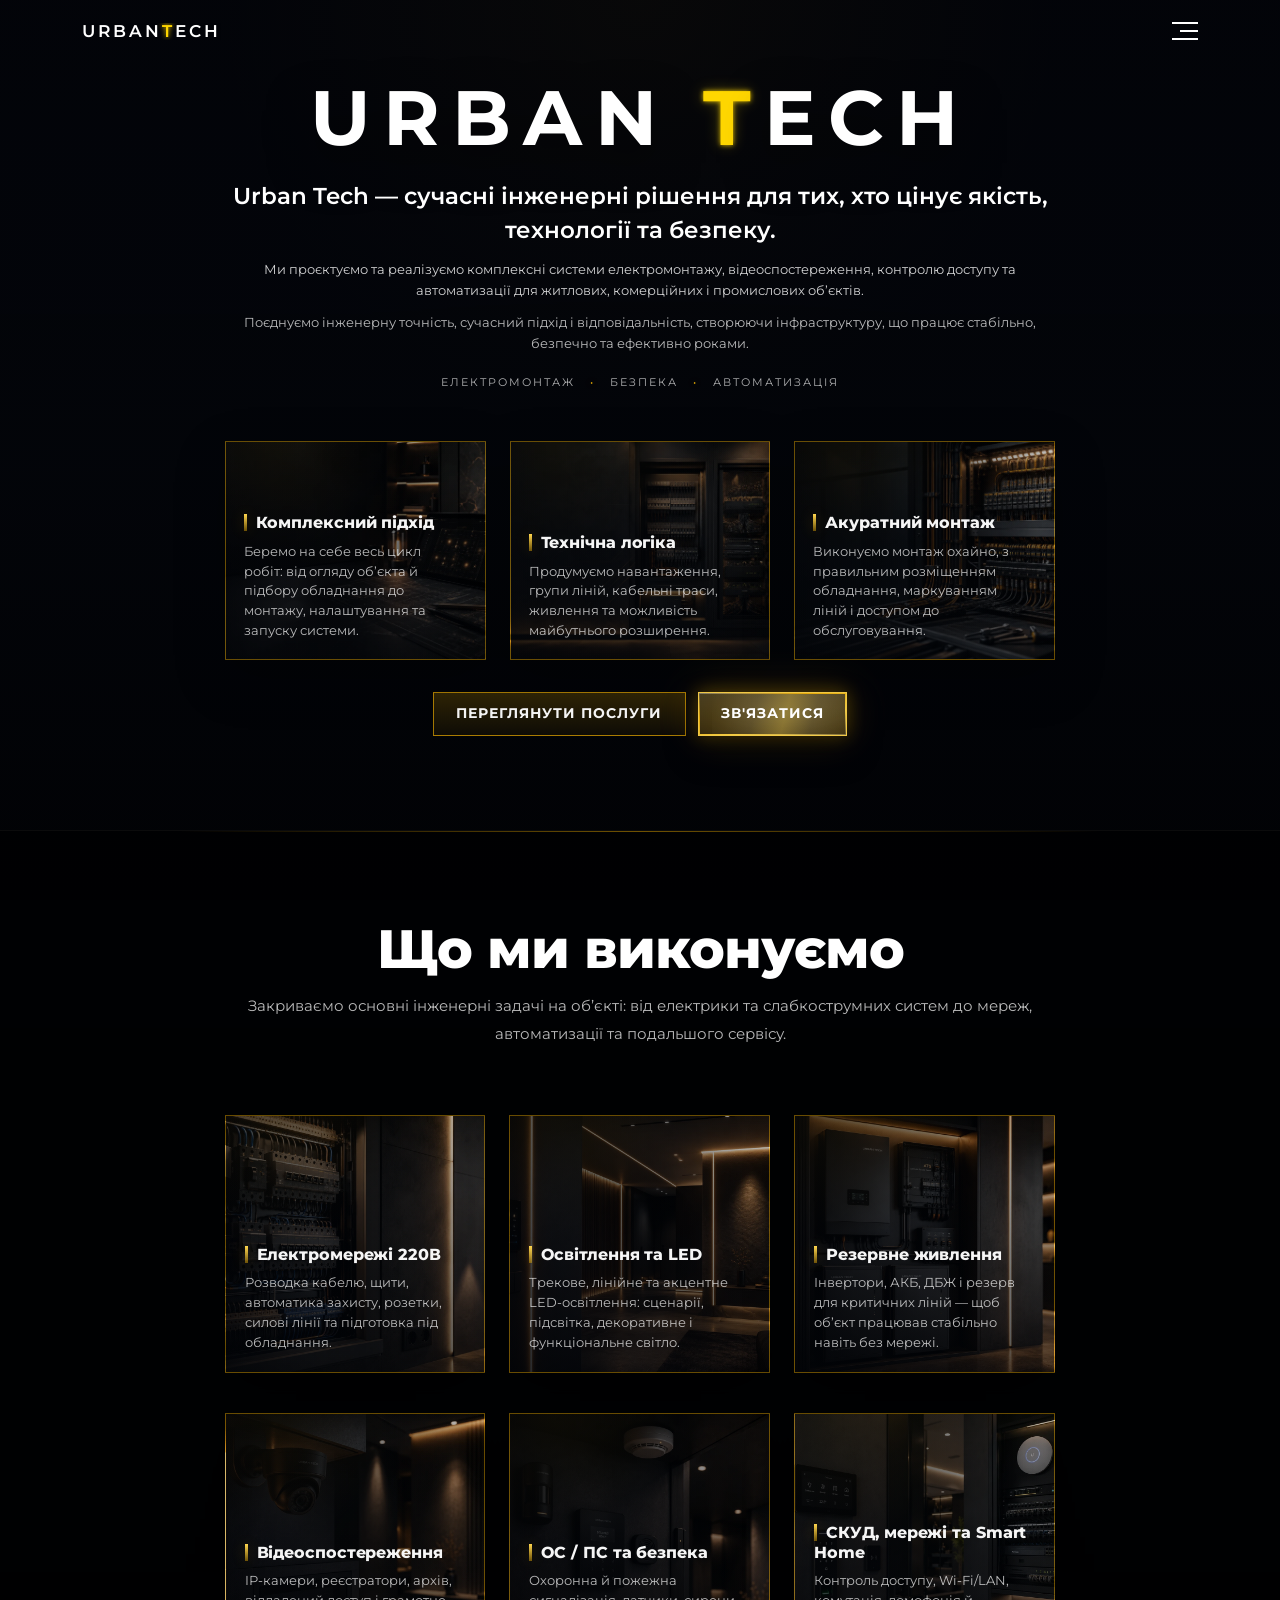
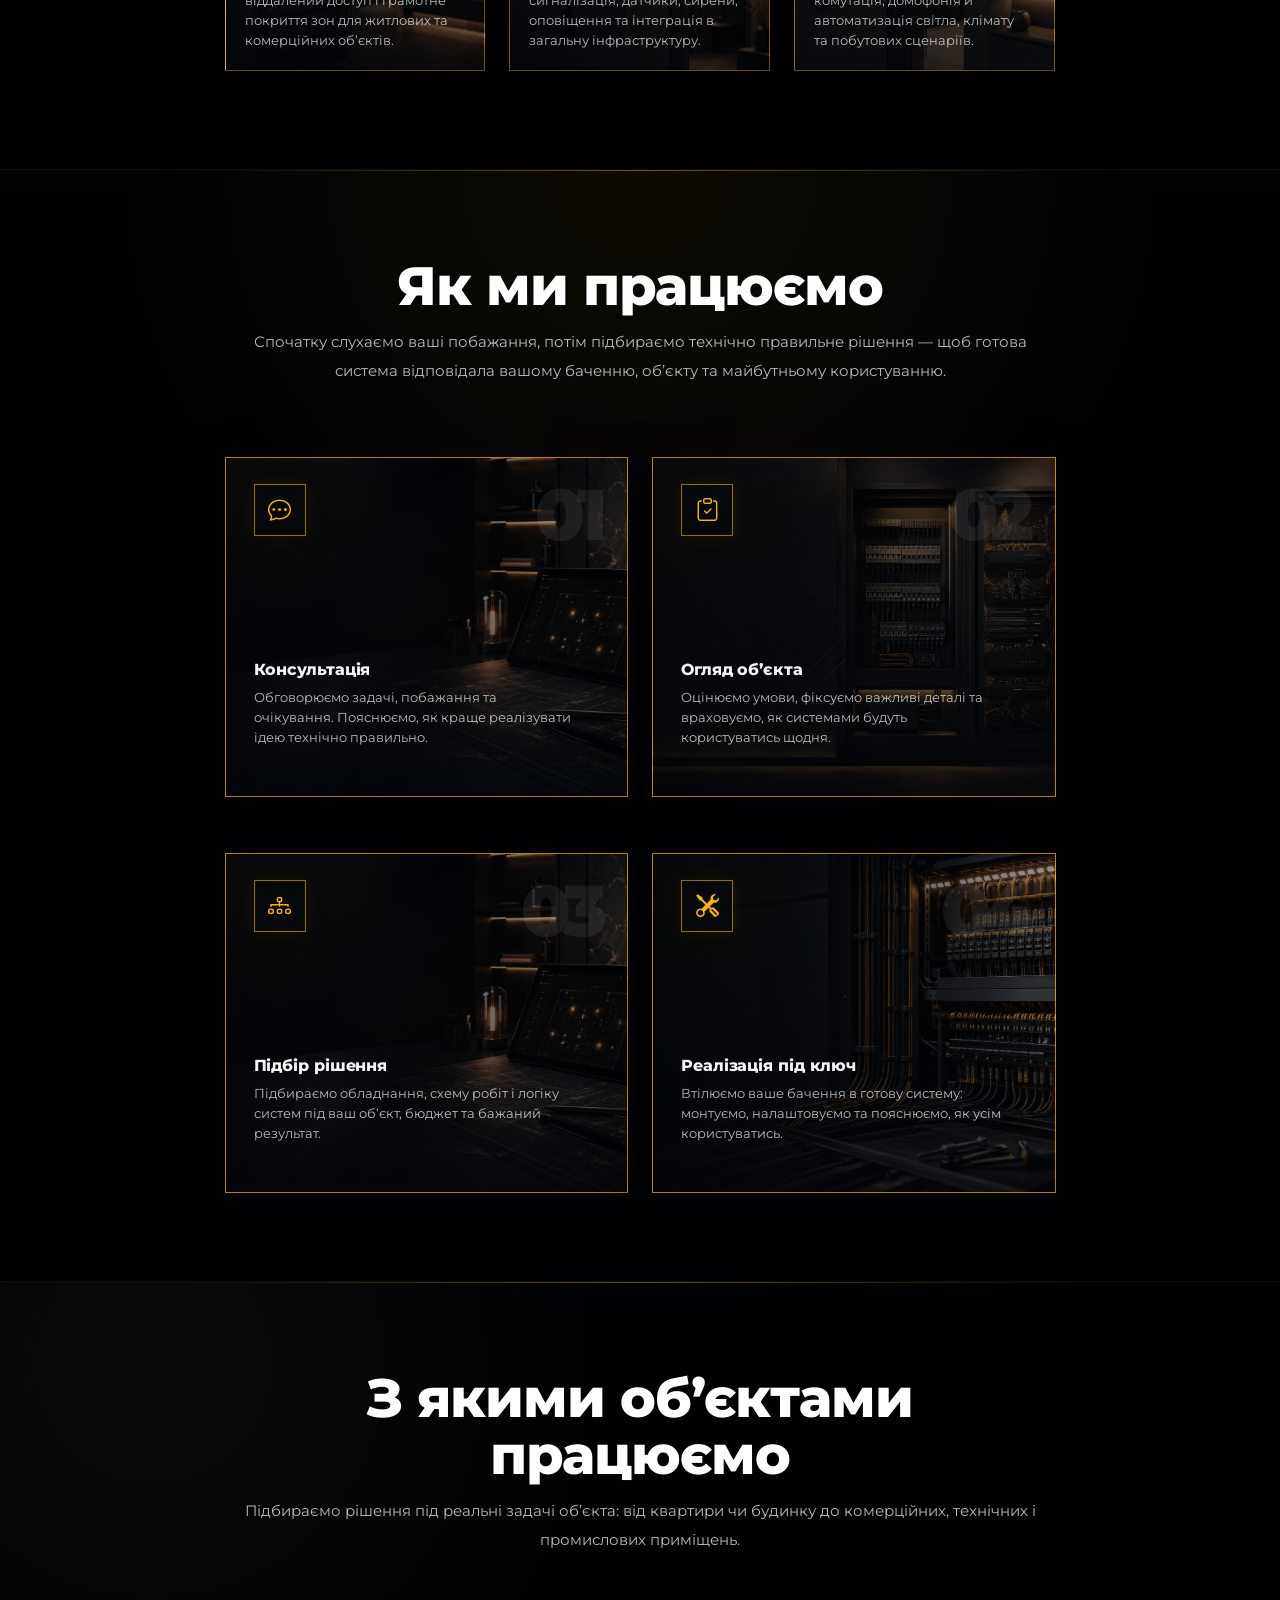
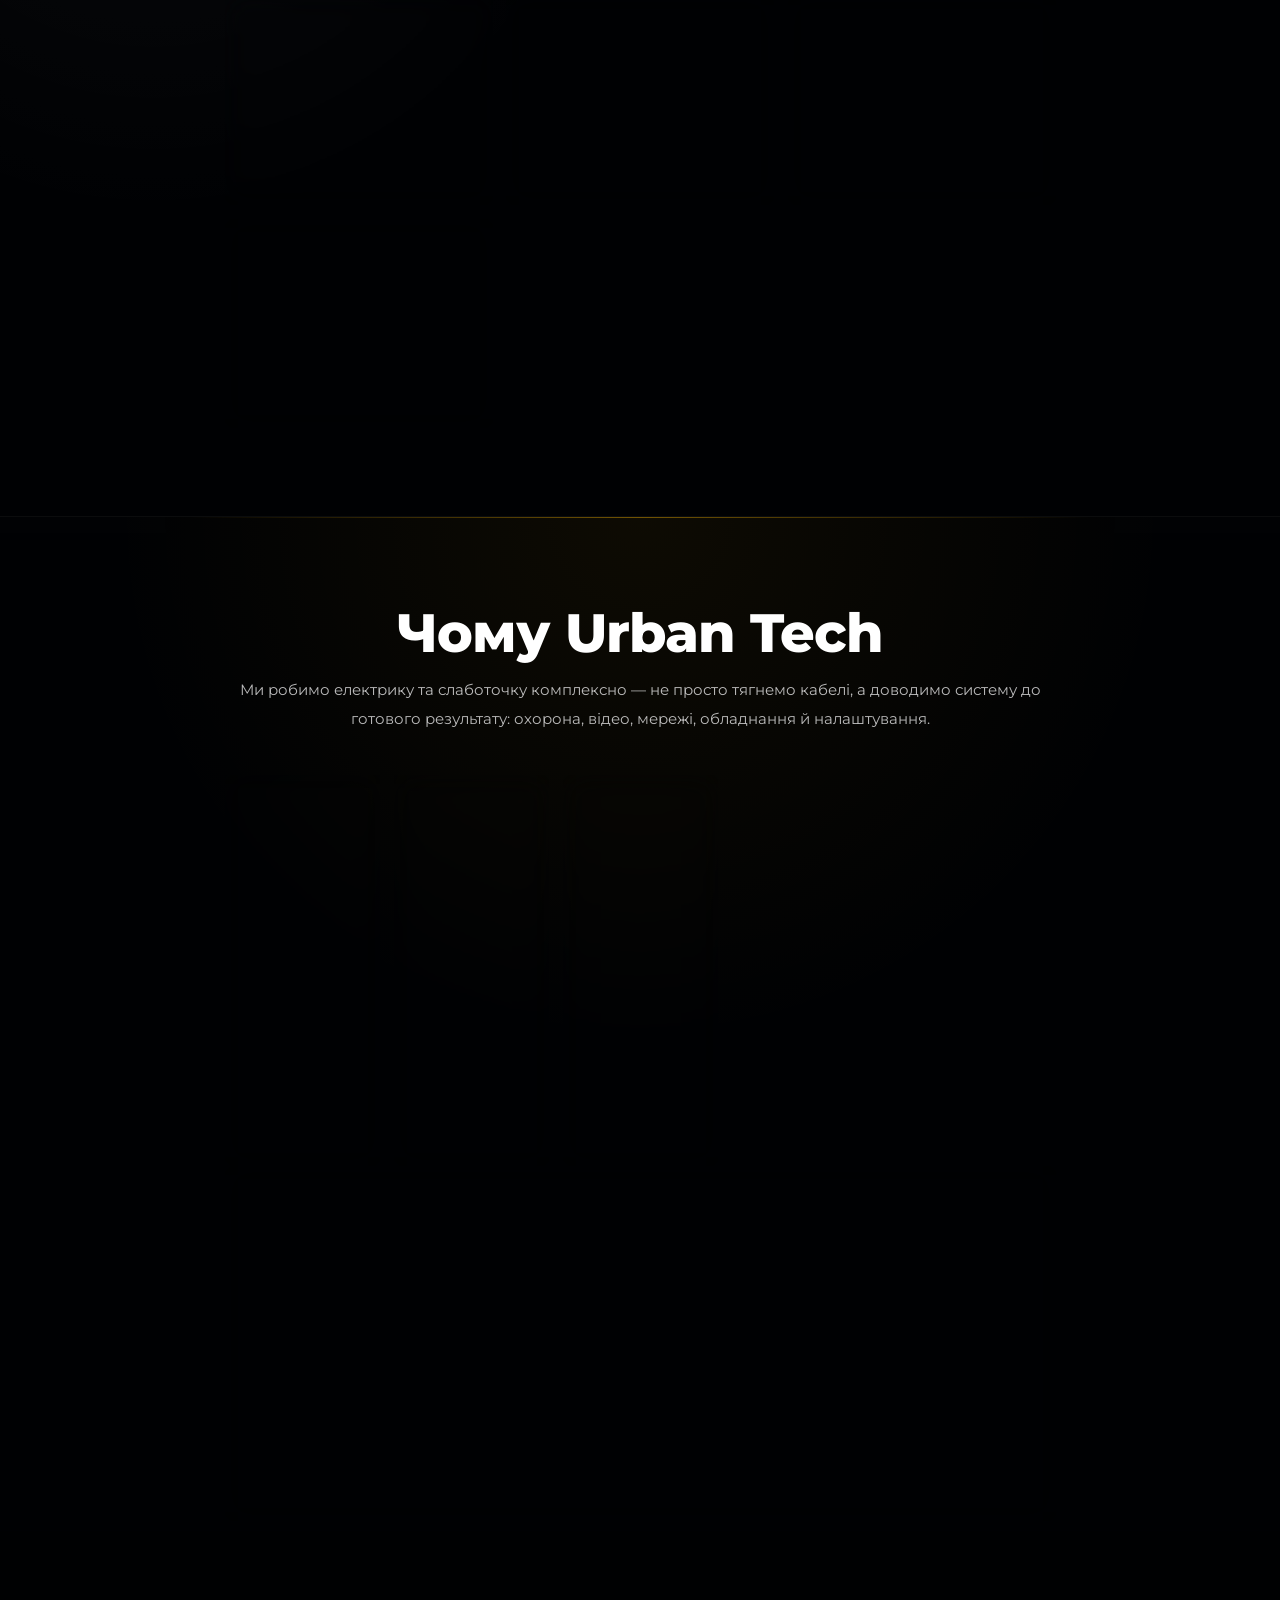
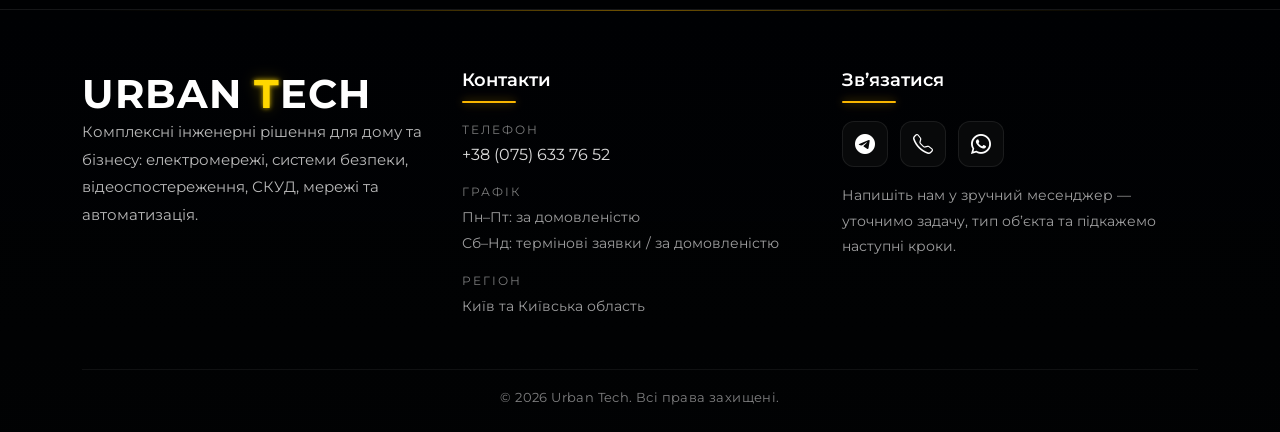
==== index.html @ abc48607 "Use reusable step cards on home process section" ====
<!doctype html>
<html lang="uk">

<head>
  <title>Urban Tech - Комплексні інженерні рішення</title>
  <meta charset="utf-8">
  <meta name="viewport" content="width=device-width, initial-scale=1, shrink-to-fit=no">
  <meta name="description" content="Urban Tech — електромонтаж, системи безпеки, відеоспостереження, СКУД, мережі та автоматизація для дому й бізнесу в Києві.">

  <link rel="preconnect" href="https://fonts.googleapis.com">
  <link rel="preconnect" href="https://fonts.gstatic.com" crossorigin>
  <link href="https://fonts.googleapis.com/css2?family=Montserrat:ital,wght@0,100..900;1,100..900&display=swap" rel="stylesheet">
  <link rel="stylesheet" href="https://stackpath.bootstrapcdn.com/font-awesome/4.7.0/css/font-awesome.min.css">
  <link href="https://cdn.jsdelivr.net/npm/bootstrap@5.3.8/dist/css/bootstrap.min.css" rel="stylesheet"
    integrity="sha384-sRIl4kxILFvY47J16cr9ZwB07vP4J8+LH7qKQnuqkuIAvNWLzeN8tE5YBujZqJLB" crossorigin="anonymous">
  <link rel="stylesheet" href="https://cdn.jsdelivr.net/npm/bootstrap-icons@1.11.3/font/bootstrap-icons.min.css">
  <link rel="stylesheet" href="css/style.css">
  <link rel="stylesheet" href="css/home-static.css">
  <link rel="stylesheet" href="css/home-work-grid.css">
</head>

<body class="hero-wrap">
  <!-- Preloader -->
  <div id="preloader">
    <a href="index.html" class="logo-text">URBAN <span class="highlight">T</span>ECH</a>
    <div class="loader"></div>

    <div class="preloader-text">
      Завантаження...
    </div>

    <div class="preloader-subtext">
      Дякуємо за очікування та довіру до нашого сервісу
    </div>
  </div>

  <nav id="ut-main-nav" role="navigation">
    <a href="#" class="js-ut-nav-toggle ut-nav-toggle active" aria-label="Закрити меню"><i></i></a>
    <div class="js-fullheight ut-table">
      <div class="ut-table-cell js-fullheight">
        <div class="row no-gutters">
          <div class="col-md-12 text-center">
            <a href="index.html" class="logo-text">URBAN <span class="highlight">T</span>ECH</a>
            <ul>
              <li class="active"><a href="index.html" aria-current="page"><span>Головна</span></a></li>
              <li><a href="services.html"><span>Послуги</span></a></li>
              <li><a href="porady-zamovnyku.html"><span>Поради</span></a></li>
              <li><a href="faq.html"><span>FAQ</span></a></li>
              <li><a href="contacts.html"><span>Контакти</span></a></li>
            </ul>
            <div class="ut-menu-contacts">
              <a class="ut-menu-phone" href="tel:+380756337652">
                <i class="bi bi-telephone"></i>
                <span>+38 (075) 633 76 52</span>
              </a>
              <div class="ut-menu-socials" aria-label="Месенджери">
                <a href="https://t.me/" aria-label="Telegram"><i class="bi bi-telegram"></i><span>Telegram</span></a>
                <span class="ut-menu-dot" aria-hidden="true"></span>
                <a href="viber://chat?number=%2B380756337652" aria-label="Viber"><i class="bi bi-telephone"></i><span>Viber</span></a>
                <span class="ut-menu-dot" aria-hidden="true"></span>
                <a href="https://wa.me/380756337652" aria-label="WhatsApp"><i class="bi bi-whatsapp"></i><span>WhatsApp</span></a>
              </div>
            </div>
          </div>
        </div>
      </div>
    </div>
  </nav>

  <header>
    <div class="container">
      <div class="ut-navbar">
        <a href="index.html" class="logo-text">URBAN <span class="highlight">T</span>ECH</a>
      </div>
      <a href="#" class="js-ut-nav-toggle ut-nav-toggle" aria-label="Відкрити меню"><i></i></a>
    </div>
  </header>

  <!-- MAIN -->
  <main>
    <section class="home-hero-section">
      <div class="container">
        <div class="row justify-content-center" data-scrollax-parent="true">
          <div class="col-12 col-lg-10 col-xl-9 text-center hero-info-wrap">

            <h1 class="hero-main-title"><span class="brand-logo-text brand-logo-text--hero">URBAN <span class="highlight">T</span>ECH</span></h1>

            <p class="hero-subtitle">
              Urban Tech — сучасні інженерні рішення для тих, хто цінує якість, технології та безпеку.
            </p>

            <p class="hero-description">
              Ми проєктуємо та реалізуємо комплексні системи електромонтажу, відеоспостереження,
              контролю доступу та автоматизації для житлових, комерційних і промислових об’єктів.
            </p>

            <p class="hero-description hero-description-secondary">
              Поєднуємо інженерну точність, сучасний підхід і відповідальність,
              створюючи інфраструктуру, що працює стабільно, безпечно та ефективно роками.
            </p>

            <div class="hero-divider-text">
              ЕЛЕКТРОМОНТАЖ <span>•</span> БЕЗПЕКА <span>•</span> АВТОМАТИЗАЦІЯ
            </div>

            <div class="row g-4 justify-content-center ut-image-card-row" aria-label="Переваги Urban Tech">
              <div class="col-12 col-md-6 col-lg-4">
                <article class="card h-100 ut-image-card ut-image-card--hero" style="--ut-card-image: url('../assets/img/main/cards/complex-01.webp');" aria-label="Комплексний підхід">
                  <div class="card-body ut-image-card__content">
                    <h3 class="ut-image-card__title">Комплексний підхід</h3>
                    <p class="ut-image-card__text mb-0">Беремо на себе весь цикл робіт: від огляду об’єкта й підбору обладнання до монтажу, налаштування та запуску системи.</p>
                  </div>
                </article>
              </div>

              <div class="col-12 col-md-6 col-lg-4">
                <article class="card h-100 ut-image-card ut-image-card--hero" style="--ut-card-image: url('../assets/img/main/cards/logic-01.webp');" aria-label="Технічна логіка">
                  <div class="card-body ut-image-card__content">
                    <h3 class="ut-image-card__title">Технічна логіка</h3>
                    <p class="ut-image-card__text mb-0">Продумуємо навантаження, групи ліній, кабельні траси, живлення та можливість майбутнього розширення.</p>
                  </div>
                </article>
              </div>

              <div class="col-12 col-md-6 col-lg-4">
                <article class="card h-100 ut-image-card ut-image-card--hero" style="--ut-card-image: url('../assets/img/main/cards/mount-01.webp');" aria-label="Акуратний монтаж">
                  <div class="card-body ut-image-card__content">
                    <h3 class="ut-image-card__title">Акуратний монтаж</h3>
                    <p class="ut-image-card__text mb-0">Виконуємо монтаж охайно, з правильним розміщенням обладнання, маркуванням ліній і доступом до обслуговування.</p>
                  </div>
                </article>
              </div>
            </div>

            <div class="hero-actions">
              <a href="services.html" class="bttn-more bttn-more--gold">Переглянути послуги</a>
              <a href="#" class="bttn-more bttn-more--clean" data-contact-open>Зв'язатися</a>
            </div>
          </div>
        </div>
      </div>
    </section>
    
    <section class="home-work-section" id="home-services-preview">
      <div class="container">
        <div class="row justify-content-center">
          <div class="col-12 col-lg-10 col-xl-9">
            <div class="section-head text-center">
              <h2>Що ми виконуємо</h2>
              <p>
                Закриваємо основні інженерні задачі на об’єкті: від електрики та слабкострумних
                систем до мереж, автоматизації та подальшого сервісу.
              </p>
            </div>

            <div class="row g-4 home-work-card-row" aria-label="Основні послуги Urban Tech">
              <div class="col-12 col-md-6 col-lg-4">
                <article class="card h-100 ut-image-card ut-image-card--work ut-image-card--electro220" aria-label="Електромережі 220В">
                  <div class="card-body ut-image-card__content">
                    <h3 class="ut-image-card__title">Електромережі 220В</h3>
                    <p class="ut-image-card__text mb-0">Розводка кабелю, щити, автоматика захисту, розетки, силові лінії та підготовка під обладнання.</p>
                  </div>
                </article>
              </div>

              <div class="col-12 col-md-6 col-lg-4">
                <article class="card h-100 ut-image-card ut-image-card--work ut-image-card--lighting-led" aria-label="Освітлення та LED">
                  <div class="card-body ut-image-card__content">
                    <h3 class="ut-image-card__title">Освітлення та LED</h3>
                    <p class="ut-image-card__text mb-0">Трекове, лінійне та акцентне LED-освітлення: сценарії, підсвітка, декоративне і функціональне світло.</p>
                  </div>
                </article>
              </div>

              <div class="col-12 col-md-6 col-lg-4">
                <article class="card h-100 ut-image-card ut-image-card--work ut-image-card--backup-power" aria-label="Резервне живлення">
                  <div class="card-body ut-image-card__content">
                    <h3 class="ut-image-card__title">Резервне живлення</h3>
                    <p class="ut-image-card__text mb-0">Інвертори, АКБ, ДБЖ і резерв для критичних ліній — щоб об’єкт працював стабільно навіть без мережі.</p>
                  </div>
                </article>
              </div>

              <div class="col-12 col-md-6 col-lg-4">
                <article class="card h-100 ut-image-card ut-image-card--work ut-image-card--video-surveillance" aria-label="Відеоспостереження">
                  <div class="card-body ut-image-card__content">
                    <h3 class="ut-image-card__title">Відеоспостереження</h3>
                    <p class="ut-image-card__text mb-0">IP-камери, реєстратори, архів, віддалений доступ і грамотне покриття зон для житлових та комерційних об’єктів.</p>
                  </div>
                </article>
              </div>

              <div class="col-12 col-md-6 col-lg-4">
                <article class="card h-100 ut-image-card ut-image-card--work ut-image-card--ops-ps-security" aria-label="ОС / ПС та безпека">
                  <div class="card-body ut-image-card__content">
                    <h3 class="ut-image-card__title">ОС / ПС та безпека</h3>
                    <p class="ut-image-card__text mb-0">Охоронна й пожежна сигналізація, датчики, сирени, оповіщення та інтеграція в загальну інфраструктуру.</p>
                  </div>
                </article>
              </div>

              <div class="col-12 col-md-6 col-lg-4">
                <article class="card h-100 ut-image-card ut-image-card--work ut-image-card--scud-network-smart" aria-label="СКУД, мережі та Smart Home">
                  <div class="card-body ut-image-card__content">
                    <h3 class="ut-image-card__title">СКУД, мережі та Smart Home</h3>
                    <p class="ut-image-card__text mb-0">Контроль доступу, Wi‑Fi/LAN, комутація, домофонія й автоматизація світла, клімату та побутових сценаріїв.</p>
                  </div>
                </article>
              </div>
            </div>
          </div>
        </div>
      </div>
    </section>

    <section class="home-process-section ut-home-extra-section" id="work-process">
      <div class="container">
        <div class="row justify-content-center">
          <div class="col-12 col-lg-10 col-xl-9">
            <div class="section-head text-center">
              <h2>Як ми працюємо</h2>
              <p>
                Спочатку слухаємо ваші побажання, потім підбираємо технічно правильне рішення —
                щоб готова система відповідала вашому баченню, об’єкту та майбутньому користуванню.
              </p>
            </div>

            <div class="row g-4 ut-step-card-row" aria-label="Етапи роботи Urban Tech">
              <div class="col-12 col-md-6">
                <article class="card h-100 ut-step-card" aria-label="Консультація">
                  <div class="card-body ut-step-card__body">
                    <div class="ut-step-card__top">
                      <div class="ut-step-card__icon"><i class="bi bi-chat-dots"></i></div>
                      <span class="ut-step-card__number">01</span>
                    </div>
                    <h3 class="ut-step-card__title">Консультація</h3>
                    <p class="ut-step-card__text mb-0">Обговорюємо задачі, побажання та очікування. Пояснюємо, як краще реалізувати ідею технічно правильно.</p>
                  </div>
                </article>
              </div>

              <div class="col-12 col-md-6">
                <article class="card h-100 ut-step-card" aria-label="Огляд об’єкта">
                  <div class="card-body ut-step-card__body">
                    <div class="ut-step-card__top">
                      <div class="ut-step-card__icon"><i class="bi bi-clipboard-check"></i></div>
                      <span class="ut-step-card__number">02</span>
                    </div>
                    <h3 class="ut-step-card__title">Огляд об’єкта</h3>
                    <p class="ut-step-card__text mb-0">Оцінюємо умови, фіксуємо важливі деталі та враховуємо, як системами будуть користуватись щодня.</p>
                  </div>
                </article>
              </div>

              <div class="col-12 col-md-6">
                <article class="card h-100 ut-step-card" aria-label="Підбір рішення">
                  <div class="card-body ut-step-card__body">
                    <div class="ut-step-card__top">
                      <div class="ut-step-card__icon"><i class="bi bi-diagram-3"></i></div>
                      <span class="ut-step-card__number">03</span>
                    </div>
                    <h3 class="ut-step-card__title">Підбір рішення</h3>
                    <p class="ut-step-card__text mb-0">Підбираємо обладнання, схему робіт і логіку систем під ваш об’єкт, бюджет та бажаний результат.</p>
                  </div>
                </article>
              </div>

              <div class="col-12 col-md-6">
                <article class="card h-100 ut-step-card" aria-label="Реалізація під ключ">
                  <div class="card-body ut-step-card__body">
                    <div class="ut-step-card__top">
                      <div class="ut-step-card__icon"><i class="bi bi-tools"></i></div>
                      <span class="ut-step-card__number">04</span>
                    </div>
                    <h3 class="ut-step-card__title">Реалізація під ключ</h3>
                    <p class="ut-step-card__text mb-0">Втілюємо ваше бачення в готову систему: монтуємо, налаштовуємо та пояснюємо, як усім користуватись.</p>
                  </div>
                </article>
              </div>
            </div>
          </div>
        </div>
      </div>
    </section>

    <section class="home-objects-section ut-home-extra-section" id="objects">
      <div class="container">
        <div class="row justify-content-center">
          <div class="col-12 col-lg-10 col-xl-9">
            <div class="section-head text-center">
              <h2>З якими об’єктами працюємо</h2>
              <p>
                Підбираємо рішення під реальні задачі об’єкта: від квартири чи будинку до комерційних,
                технічних і промислових приміщень.
              </p>
            </div>

            <div class="ut-objects-grid">
              <article class="ut-extra-card ut-object-card">
                <h3>Квартири та приватні будинки</h3>
                <p>Електрика, освітлення, відео, охорона, Wi‑Fi, домофонія, резервне живлення і Smart Home.</p>
              </article>

              <article class="ut-extra-card ut-object-card">
                <h3>Офіси та магазини</h3>
                <p>Робочі місця, мережа, відеоспостереження, контроль доступу, пожежна та охоронна сигналізація.</p>
              </article>

              <article class="ut-extra-card ut-object-card">
                <h3>Склади та технічні приміщення</h3>
                <p>Камери, датчики, кабельні траси, щити, мережеве обладнання, резерв і контроль критичних зон.</p>
              </article>

              <article class="ut-extra-card ut-object-card">
                <h3>Клініки та сервісні приміщення</h3>
                <p>Стабільне живлення, слабкострумні системи, доступи, відео, Wi‑Fi і технічна логіка роботи.</p>
              </article>
            </div>
          </div>
        </div>
      </div>
    </section>

    <section class="home-why-section ut-home-extra-section" id="why-us">
      <div class="container">
        <div class="row justify-content-center">
          <div class="col-12 col-lg-10 col-xl-9">
            <div class="section-head text-center">
              <h2>Чому Urban Tech</h2>
              <p>
                Ми робимо електрику та слаботочку комплексно — не просто тягнемо кабелі,
                а доводимо систему до готового результату: охорона, відео, мережі, обладнання й налаштування.
              </p>
            </div>

            <div class="ut-why-grid">
              <article class="ut-extra-card ut-why-card">
                <div class="ut-card-icon"><i class="bi bi-cpu"></i></div>
                <h3>Технічне мислення</h3>
                <p>Працюємо не “по точках”, а по логіці системи: навантаження, резерв, доступ до обслуговування, майбутні зміни.</p>
              </article>

              <article class="ut-extra-card ut-why-card">
                <div class="ut-card-icon"><i class="bi bi-shield-check"></i></div>
                <h3>Безпека і надійність</h3>
                <p>Робимо так, щоб система була стабільною, зрозумілою й не створювала проблем після ремонту або запуску об’єкта.</p>
              </article>

              <article class="ut-extra-card ut-why-card">
                <div class="ut-card-icon"><i class="bi bi-lightning-charge"></i></div>
                <h3>Комплексний підхід</h3>
                <p>Електрика, відео, охорона, СКУД, Wi‑Fi, автоматизація та резервне живлення — в одній технічній логіці.</p>
              </article>
            </div>

            <div class="ut-consult-card text-center">
              <span>Потрібно зрозуміти, з чого почати?</span>
              <h3>Опишіть ваш об’єкт — ми підкажемо, яке рішення буде технічно правильним.</h3>
              <a href="#" class="bttn-more bttn-more--gold" data-contact-open>Отримати консультацію</a>
            </div>
          </div>
        </div>
      </div>
    </section>
  </main>

  <footer class="footer-urban">
    <div class="container">
      <div class="row gy-4">
        <div class="col-12 col-lg-4">
          <h2 class="footer-brand brand-logo-text">URBAN <span class="highlight">T</span>ECH</h2>
          <p class="footer-text">
            Комплексні інженерні рішення для дому та бізнесу: електромережі, системи безпеки,
            відеоспостереження, СКУД, мережі та автоматизація.
          </p>
        </div>
        <div class="col-12 col-md-6 col-lg-4">
          <h3 class="footer-title">Контакти</h3>
          <div class="footer-contact-item">
            <span class="footer-label">Телефон</span>
            <a class="footer-link" href="tel:+380756337652">+38 (075) 633 76 52</a>
          </div>
          <div class="footer-contact-item">
            <span class="footer-label">Графік</span>
            <p class="footer-note mb-0">Пн–Пт: за домовленістю<br>Сб–Нд: термінові заявки / за домовленістю</p>
          </div>
          <div class="footer-contact-item">
            <span class="footer-label">Регіон</span>
            <p class="footer-note mb-0">Київ та Київська область</p>
          </div>
        </div>
        <div class="col-12 col-md-6 col-lg-4">
          <h3 class="footer-title">Зв’язатися</h3>
          <div class="footer-socials">
            <a href="https://t.me/" class="footer-social" aria-label="Telegram"><i class="bi bi-telegram"></i></a>
            <a href="viber://chat?number=%2B380756337652" class="footer-social" aria-label="Viber"><i class="bi bi-telephone"></i></a>
            <a href="https://wa.me/380756337652" class="footer-social" aria-label="WhatsApp"><i class="bi bi-whatsapp"></i></a>
          </div>
          <p class="footer-note mt-3">
            Напишіть нам у зручний месенджер — уточнимо задачу, тип об’єкта та підкажемо наступні кроки.
          </p>
        </div>
      </div>
      <div class="footer-bottom text-center">
        <p class="mb-0">© 2026 Urban Tech. Всі права захищені.</p>
      </div>
    </div>
  </footer>

  <div class="ut-contact-modal" id="ut-contact-modal" aria-hidden="true">
    <div class="ut-contact-modal__backdrop" data-contact-close></div>
    <div class="ut-contact-modal__dialog" role="dialog" aria-modal="true" aria-labelledby="ut-contact-title">
      <button class="ut-contact-modal__close" type="button" data-contact-close aria-label="Закрити">×</button>
      <span class="ut-contact-modal__label">Зв’язатися з Urban Tech</span>
      <h2 id="ut-contact-title">Оберіть зручний спосіб зв’язку</h2>
      <p>Напишіть або зателефонуйте — коротко уточнимо задачу, тип об’єкта та підкажемо наступні кроки.</p>
      <div class="ut-contact-list">
        <a class="ut-contact-item" href="tel:+380756337652">
          <i class="bi bi-telephone"></i>
          <span><b>Телефон</b><small>+38 (075) 633 76 52</small></span>
        </a>
        <a class="ut-contact-item" href="https://t.me/">
          <i class="bi bi-telegram"></i>
          <span><b>Telegram</b><small>Написати в Telegram</small></span>
        </a>
        <a class="ut-contact-item" href="viber://chat?number=%2B380756337652">
          <i class="bi bi-telephone"></i>
          <span><b>Viber</b><small>Написати у Viber</small></span>
        </a>
        <a class="ut-contact-item" href="https://wa.me/380756337652">
          <i class="bi bi-whatsapp"></i>
          <span><b>WhatsApp</b><small>Написати у WhatsApp</small></span>
        </a>
      </div>
    </div>
  </div>

  <script src="js/jquery.min.js"></script>
  <script src="js/jquery.easing.1.3.js"></script>
  <script src="js/bootstrap.min.js"></script>
  <script src="js/jquery.waypoints.min.js"></script>
  <script src="js/jquery.stellar.min.js"></script>
  <script src="js/main.js"></script>
</body>

</html>
---- css/home-work-grid.css ----
/*
  URBAN TECH — IMAGE CARD COMPONENTS

  Bootstrap відповідає за конструкцію:
  - row / col / g-4;
  - card / card-body / h-100;
  - базову адаптивну сітку.

  Цей файл відповідає тільки за брендове оформлення:
  - фонова картинка;
  - затемнення;
  - border;
  - premium hover;
  - текстова зона;
  - універсальні step-картки з іконкою та номером.
*/

/* =========================================================
   SHARED COMPONENT: IMAGE CARD
========================================================= */

.ut-image-card {
  --ut-card-image: none;
  --ut-card-min-height: clamp(204px, 18vw, 246px);
  --ut-card-padding: 20px 18px 18px;
  --ut-card-border: rgba(248, 181, 0, 0.42);
  --ut-card-border-hover: rgba(248, 181, 0, 0.92);
  --ut-card-overlay-left: rgba(2, 4, 8, 0.68);
  --ut-card-overlay-center: rgba(2, 4, 8, 0.50);
  --ut-card-overlay-right: rgba(2, 4, 8, 0.18);
  --ut-card-overlay-bottom: rgba(2, 4, 8, 0.54);

  position: relative;
  min-height: var(--ut-card-min-height);
  overflow: hidden;
  isolation: isolate;
  color: #fff;
  text-align: left;

  background-image: var(--ut-card-image) !important;
  background-size: cover !important;
  background-position: center !important;
  background-repeat: no-repeat !important;

  border: 0.75px solid var(--ut-card-border) !important;
  border-radius: 0 !important;
  box-shadow: 0 18px 46px rgba(0, 0, 0, 0.30);

  transform: translateY(0);
  transition:
    transform 0.28s ease,
    box-shadow 0.28s ease,
    border-color 0.28s ease,
    filter 0.28s ease;
}

.ut-image-card.card {
  --bs-card-bg: transparent;
  --bs-card-border-width: 0;
  --bs-card-border-color: transparent;
  --bs-card-border-radius: 0;

  display: flex;
}

.ut-image-card::before {
  content: "";
  position: absolute;
  inset: 0;
  z-index: 0;
  pointer-events: none;
  background:
    linear-gradient(
      90deg,
      var(--ut-card-overlay-left) 0%,
      var(--ut-card-overlay-center) 54%,
      var(--ut-card-overlay-right) 100%
    ),
    linear-gradient(
      180deg,
      rgba(2, 4, 8, 0.04),
      var(--ut-card-overlay-bottom)
    ),
    radial-gradient(circle at 16% 0%, rgba(248, 181, 0, 0.12), transparent 38%);
  transition: background 0.28s ease;
}

.ut-image-card::after {
  content: none !important;
  display: none !important;
}

.ut-image-card:hover {
  border-color: var(--ut-card-border-hover) !important;
  transform: translateY(-4px);
  box-shadow: 0 26px 62px rgba(0, 0, 0, 0.36);
  filter: saturate(1.06) contrast(1.03);
}

.ut-image-card:hover::before {
  background:
    linear-gradient(90deg, rgba(2, 4, 8, 0.58) 0%, rgba(2, 4, 8, 0.42) 54%, rgba(2, 4, 8, 0.14) 100%),
    linear-gradient(180deg, rgba(2, 4, 8, 0.03), rgba(2, 4, 8, 0.48)),
    radial-gradient(circle at 16% 0%, rgba(248, 181, 0, 0.16), transparent 38%);
}

.ut-image-card > * {
  position: relative;
  z-index: 2;
}

/* =========================================================
   BOOTSTRAP CARD CONTENT
========================================================= */

.ut-image-card__content.card-body {
  position: relative;
  z-index: 2;
  width: 100%;
  min-height: var(--ut-card-min-height);
  padding: var(--ut-card-padding);

  display: flex;
  flex-direction: column;
  justify-content: flex-end;
}

.ut-image-card__title {
  margin: 0 0 9px;
  color: rgba(255, 255, 255, 0.96);
  font-size: clamp(15px, 1.25vw, 18px);
  font-weight: 760;
  line-height: 1.22;
  letter-spacing: -0.1px;
}

.ut-image-card__title::before {
  content: "";
  display: inline-block;
  width: 3px;
  height: 17px;
  margin-right: 9px;
  vertical-align: -3px;
  background: linear-gradient(180deg, #ffd64f, rgba(248, 181, 0, 0.42));
  box-shadow: 0 0 14px rgba(248, 181, 0, 0.24);
}

.ut-image-card__text {
  margin: 0;
  max-width: 96%;
  color: rgba(255, 255, 255, 0.72);
  font-size: 12.6px;
  line-height: 1.58;
}

/* =========================================================
   HOME HERO: FIRST 3 CARDS
========================================================= */

.ut-image-card-row {
  row-gap: 14px;
  margin-top: 24px;
}

.ut-image-card--hero {
  --ut-card-min-height: clamp(176px, 17vw, 224px);
  --ut-card-padding: 20px 18px 18px;
}

/* =========================================================
   HOME WORK: «Що ми виконуємо»
========================================================= */

.home-work-card-row {
  row-gap: clamp(12px, 1.4vw, 16px);
  margin-top: clamp(28px, 4vw, 42px);
}

.ut-image-card--work {
  --ut-card-min-height: clamp(214px, 20vw, 260px);
  --ut-card-padding: 22px 19px 19px;
}

.ut-image-card--electro220 {
  --ut-card-image: url("../assets/img/main/cards/electro-220.webp");
}

.ut-image-card--lighting-led {
  --ut-card-image: url("../assets/img/main/cards/lighting-led.webp");
}

.ut-image-card--backup-power {
  --ut-card-image: url("../assets/img/main/cards/backup-power.webp");
}

.ut-image-card--video-surveillance {
  --ut-card-image: url("../assets/img/main/cards/video-surveillance.webp");
}

.ut-image-card--ops-ps-security {
  --ut-card-image: url("../assets/img/main/cards/ops-ps-security.webp");
}

.ut-image-card--scud-network-smart {
  --ut-card-image: url("../assets/img/main/cards/scud-network-smart.webp");
}

/* =========================================================
   SHARED COMPONENT: STEP CARD
   Загальний шаблон картки з квадратною іконкою та номером.
========================================================= */

.ut-step-card-row,
.ut-process-card-row {
  row-gap: clamp(28px, 3vw, 32px);
  margin-top: clamp(34px, 4.2vw, 48px);
}

.ut-step-card.card,
.ut-process-card.card {
  --ut-step-image: none;
  --ut-step-position: center;
  --ut-step-min-height: clamp(292px, 27vw, 338px);
  --ut-step-border: rgba(248, 181, 0, 0.72);
  --ut-step-border-hover: rgba(248, 181, 0, 0.96);
  --ut-step-icon-size: 52px;
  --ut-step-icon-svg-size: 25px;
  --ut-step-padding-x: clamp(24px, 2.3vw, 28px);
  --ut-step-padding-top: clamp(24px, 2.1vw, 28px);
  --ut-step-padding-bottom: clamp(38px, 3.8vw, 48px);
  --ut-step-top-offset: clamp(20px, 2vw, 26px);
  --ut-step-title-size: clamp(15px, 1.25vw, 18px);
  --ut-step-text-size: 12.6px;

  --bs-card-bg: transparent;
  --bs-card-border-width: 0;
  --bs-card-border-color: transparent;
  --bs-card-border-radius: 0;

  position: relative;
  overflow: hidden;
  isolation: isolate;
  min-height: var(--ut-step-min-height);
  color: #fff;
  text-align: left;

  background-image: var(--ut-step-image) !important;
  background-size: cover !important;
  background-position: var(--ut-step-position) !important;
  background-repeat: no-repeat !important;

  border: 0.75px solid var(--ut-step-border) !important;
  border-radius: 0 !important;
  box-shadow: 0 20px 54px rgba(0, 0, 0, 0.34);

  transform: translateY(0);
  transition:
    transform 0.28s ease,
    border-color 0.28s ease,
    box-shadow 0.28s ease,
    filter 0.28s ease;
}

.ut-step-card.card::before,
.ut-process-card.card::before {
  content: "";
  position: absolute;
  inset: 0;
  z-index: 0;
  pointer-events: none;
  background:
    linear-gradient(90deg, rgba(2, 4, 8, 0.82) 0%, rgba(2, 4, 8, 0.54) 52%, rgba(2, 4, 8, 0.28) 100%),
    linear-gradient(180deg, rgba(2, 4, 8, 0.20) 0%, rgba(2, 4, 8, 0.18) 42%, rgba(2, 4, 8, 0.72) 100%),
    radial-gradient(circle at 0% 0%, rgba(248, 181, 0, 0.13), transparent 34%);
  transition: background 0.28s ease;
}

.ut-step-card.card:hover,
.ut-process-card.card:hover {
  transform: translateY(-4px);
  border-color: var(--ut-step-border-hover) !important;
  box-shadow: 0 28px 72px rgba(0, 0, 0, 0.46);
  filter: saturate(1.05) contrast(1.03);
}

.ut-step-card.card:hover::before,
.ut-process-card.card:hover::before {
  background:
    linear-gradient(90deg, rgba(2, 4, 8, 0.74) 0%, rgba(2, 4, 8, 0.48) 52%, rgba(2, 4, 8, 0.24) 100%),
    linear-gradient(180deg, rgba(2, 4, 8, 0.16) 0%, rgba(2, 4, 8, 0.16) 42%, rgba(2, 4, 8, 0.66) 100%),
    radial-gradient(circle at 0% 0%, rgba(248, 181, 0, 0.16), transparent 34%);
}

.ut-step-card__body.card-body,
.ut-process-card__body.card-body {
  position: relative;
  z-index: 1;
  min-height: var(--ut-step-min-height);
  padding: var(--ut-step-padding-top) var(--ut-step-padding-x) var(--ut-step-padding-bottom);
  display: flex;
  flex-direction: column;
  justify-content: flex-end;
}

.ut-step-card__top,
.ut-process-card__top {
  position: absolute !important;
  top: var(--ut-step-top-offset) !important;
  left: var(--ut-step-padding-x) !important;
  right: var(--ut-step-padding-x) !important;
  z-index: 3;
  display: flex;
  align-items: flex-start;
  justify-content: space-between;
  gap: 18px;
  margin: 0 !important;
  pointer-events: none;
}

.ut-step-card__icon,
.ut-process-card__icon {
  position: relative;
  display: inline-flex;
  align-items: center;
  justify-content: center;
  width: var(--ut-step-icon-size);
  height: var(--ut-step-icon-size);
  flex: 0 0 var(--ut-step-icon-size);
  border: 0.75px solid rgba(248, 181, 0, 0.58);
  background: rgba(5, 7, 11, 0.58);
  color: #f8b500;
  transform: none !important;
  box-shadow:
    0 0 20px rgba(248, 181, 0, 0.08),
    inset 0 0 0 1px rgba(255, 255, 255, 0.025);
}

.ut-step-card__icon i,
.ut-process-card__icon i {
  color: currentColor;
  font-size: calc(var(--ut-step-icon-svg-size) - 2px);
  line-height: 1;
}

.ut-step-card__icon::before,
.ut-process-card__icon::before {
  content: "";
  display: none;
  width: var(--ut-step-icon-svg-size);
  height: var(--ut-step-icon-svg-size);
  background-repeat: no-repeat;
  background-position: center;
  background-size: contain;
}

.ut-step-card__number,
.ut-process-card__number {
  position: relative !important;
  top: auto !important;
  right: auto !important;
  display: block;
  width: auto;
  height: auto;
  margin: 0;
  color: rgba(255, 255, 255, 0.07);
  font-size: clamp(56px, 5.6vw, 72px);
  font-weight: 900;
  letter-spacing: -0.105em;
  line-height: 0.86;
  transform: none !important;
  pointer-events: none;
}

.ut-step-card__title,
.ut-process-card__title {
  position: relative;
  z-index: 2;
  margin: 0 0 9px;
  color: rgba(255, 255, 255, 0.96);
  font-size: var(--ut-step-title-size);
  font-weight: 760;
  line-height: 1.22;
  letter-spacing: -0.1px;
}

.ut-step-card__text,
.ut-process-card__text {
  position: relative;
  z-index: 2;
  margin: 0;
  max-width: min(94%, 470px);
  color: rgba(255, 255, 255, 0.72);
  font-size: var(--ut-step-text-size);
  line-height: 1.58;
}

/* =========================================================
   HOME PROCESS: «Як ми працюємо»
   Поточний блок уже підключений до загального step-template.
========================================================= */

.ut-process-card-row > div:nth-child(1) .ut-process-card,
.ut-step-card-row > div:nth-child(1) .ut-step-card {
  --ut-step-image: url("../assets/img/main/cards/complex-01.webp");
  --ut-step-position: center;
}

.ut-process-card-row > div:nth-child(2) .ut-process-card,
.ut-step-card-row > div:nth-child(2) .ut-step-card {
  --ut-step-image: url("../assets/img/main/cards/logic-01.webp");
  --ut-step-position: center;
}

.ut-process-card-row > div:nth-child(3) .ut-process-card,
.ut-step-card-row > div:nth-child(3) .ut-step-card {
  --ut-step-image: url("../assets/img/main/cards/complex-01.webp");
  --ut-step-position: center;
}

.ut-process-card-row > div:nth-child(4) .ut-process-card,
.ut-step-card-row > div:nth-child(4) .ut-step-card {
  --ut-step-image: url("../assets/img/main/cards/mount-01.webp");
  --ut-step-position: center;
}

/* =========================================================
   RESPONSIVE
========================================================= */

@media (max-width: 991.98px) {
  .ut-image-card--hero,
  .ut-image-card--work {
    --ut-card-min-height: 214px;
  }

  .ut-image-card::before {
    background:
      linear-gradient(90deg, rgba(2, 4, 8, 0.72) 0%, rgba(2, 4, 8, 0.56) 62%, rgba(2, 4, 8, 0.30) 100%),
      linear-gradient(180deg, rgba(2, 4, 8, 0.05), rgba(2, 4, 8, 0.58)),
      radial-gradient(circle at 16% 0%, rgba(248, 181, 0, 0.12), transparent 38%);
  }

  .ut-step-card.card,
  .ut-process-card.card,
  .ut-step-card__body.card-body,
  .ut-process-card__body.card-body {
    --ut-step-min-height: 300px;
  }
}

@media (max-width: 767.98px) {
  .ut-image-card-row {
    margin-top: 20px;
  }

  .ut-image-card--hero {
    --ut-card-min-height: 190px;
    --ut-card-padding: 18px 15px 16px;
  }

  .ut-image-card--work {
    --ut-card-min-height: 220px;
    --ut-card-padding: 22px 18px 18px;
  }

  .ut-image-card::before {
    background:
      linear-gradient(90deg, rgba(2, 4, 8, 0.74) 0%, rgba(2, 4, 8, 0.60) 68%, rgba(2, 4, 8, 0.34) 100%),
      linear-gradient(180deg, rgba(2, 4, 8, 0.06), rgba(2, 4, 8, 0.60)),
      radial-gradient(circle at 16% 0%, rgba(248, 181, 0, 0.12), transparent 38%);
  }

  .ut-image-card__text {
    font-size: 12.2px;
    line-height: 1.52;
  }

  .ut-image-card--work .ut-image-card__title,
  .ut-image-card--work .ut-image-card__text {
    max-width: min(88%, 360px);
  }

  .ut-step-card.card,
  .ut-process-card.card,
  .ut-step-card__body.card-body,
  .ut-process-card__body.card-body {
    --ut-step-min-height: 300px;
    --ut-step-padding-top: 24px;
    --ut-step-padding-x: 20px;
    --ut-step-padding-bottom: 34px;
    --ut-step-top-offset: 18px;
    --ut-step-icon-size: 48px;
    --ut-step-icon-svg-size: 22px;
    --ut-step-title-size: 15px;
    --ut-step-text-size: 12.2px;
  }

  .ut-step-card__number,
  .ut-process-card__number {
    font-size: 56px;
  }
}
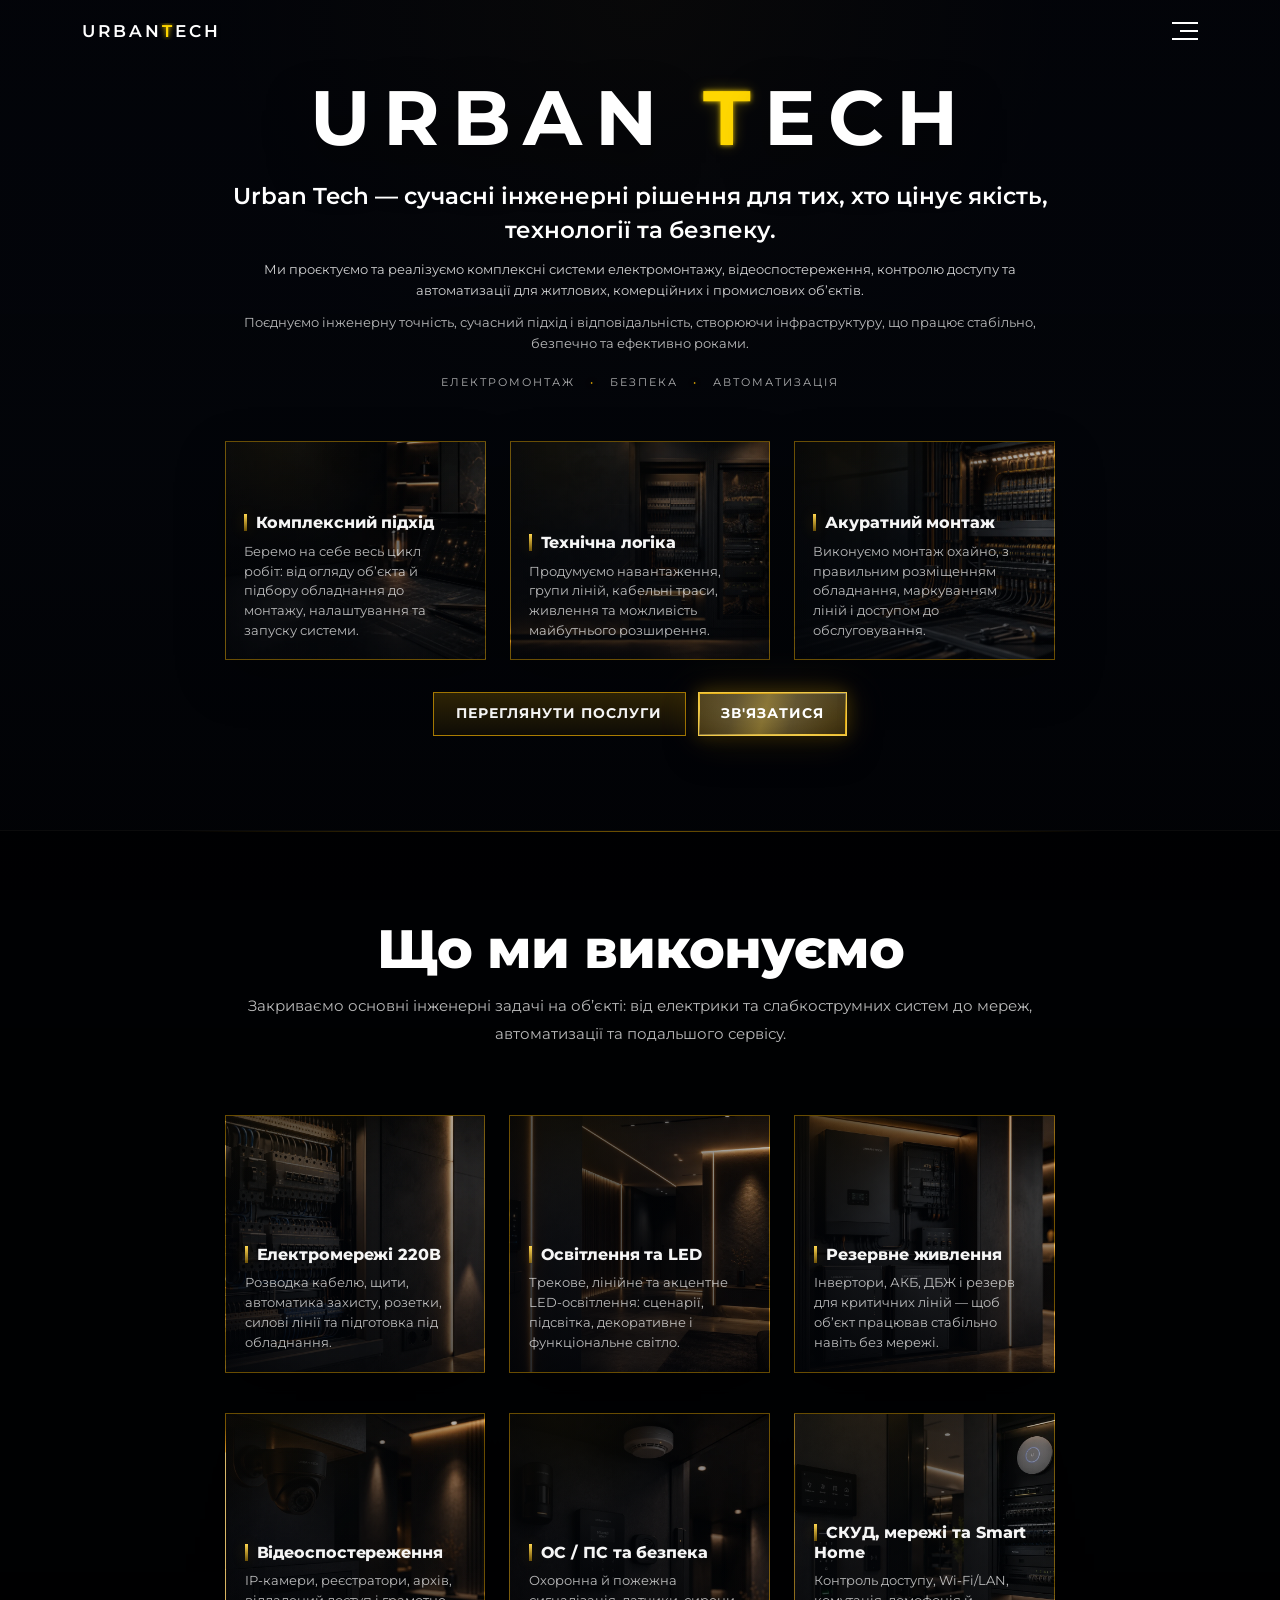
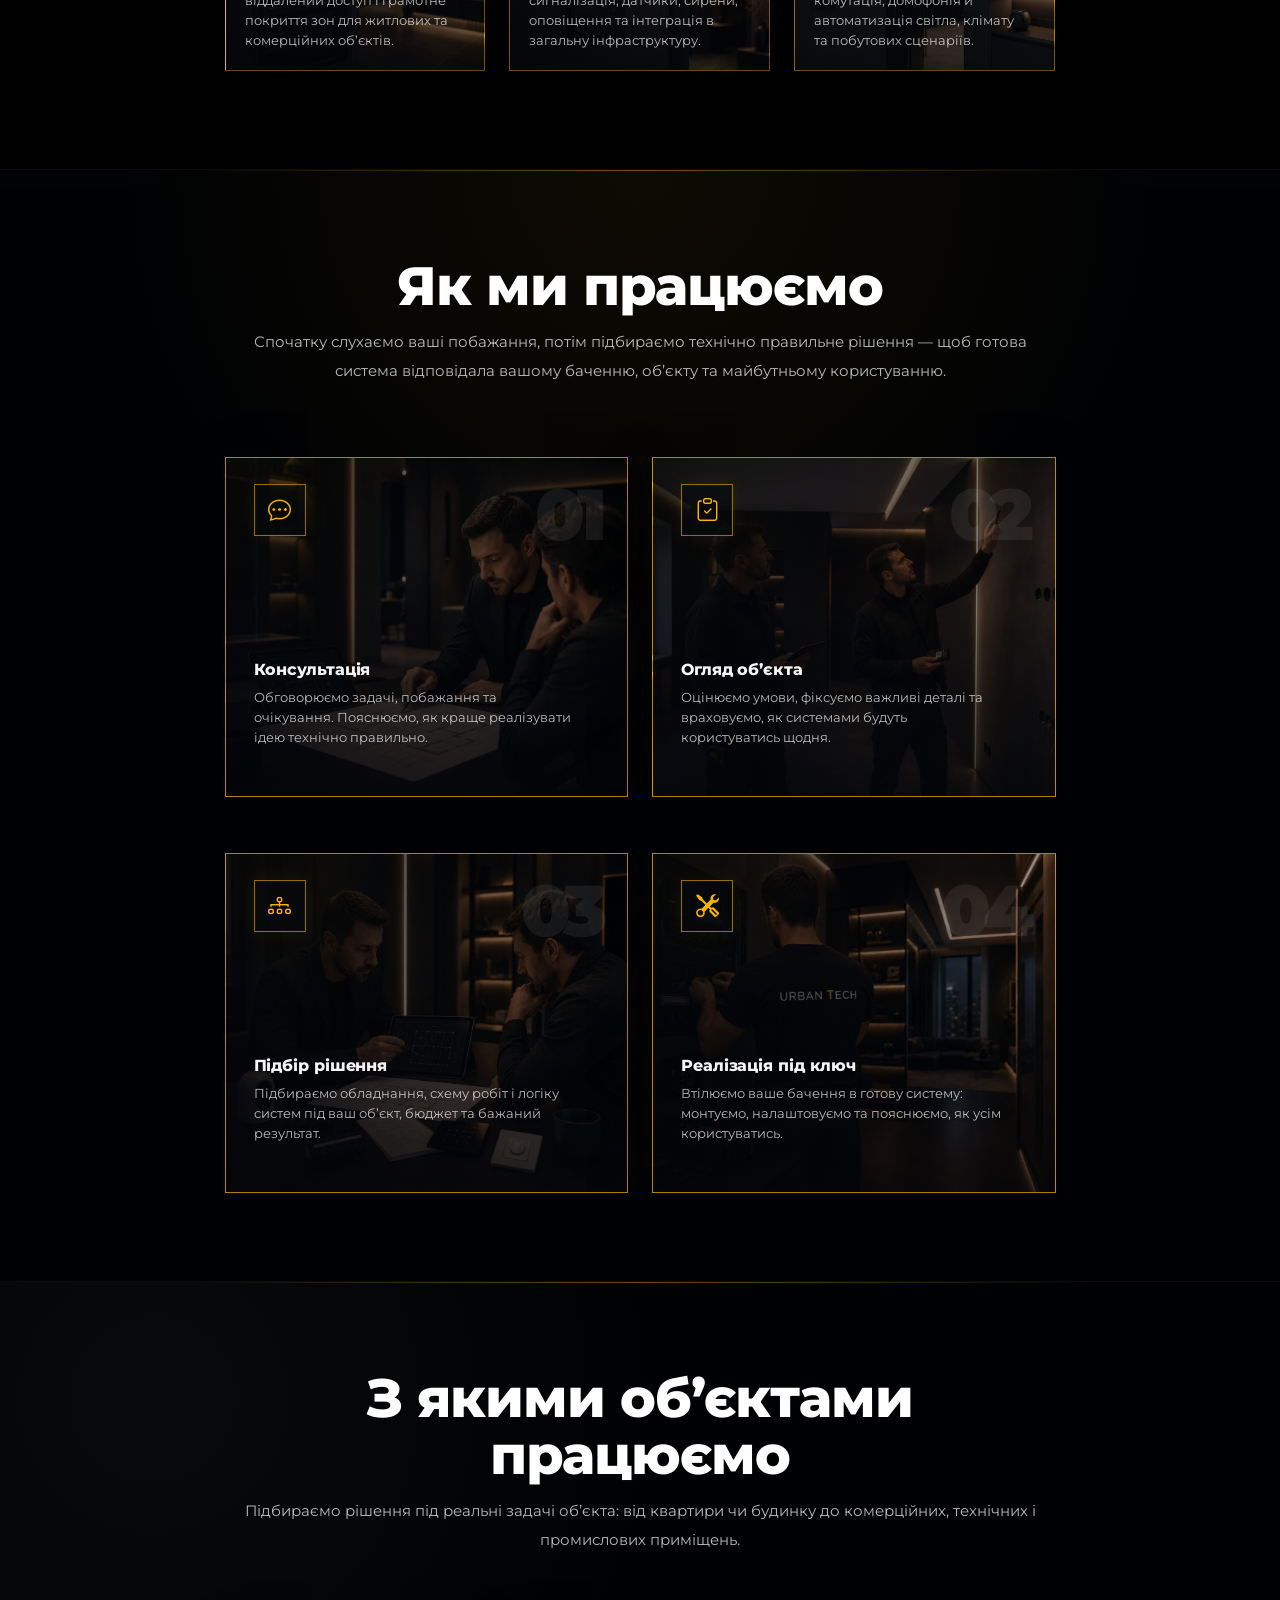
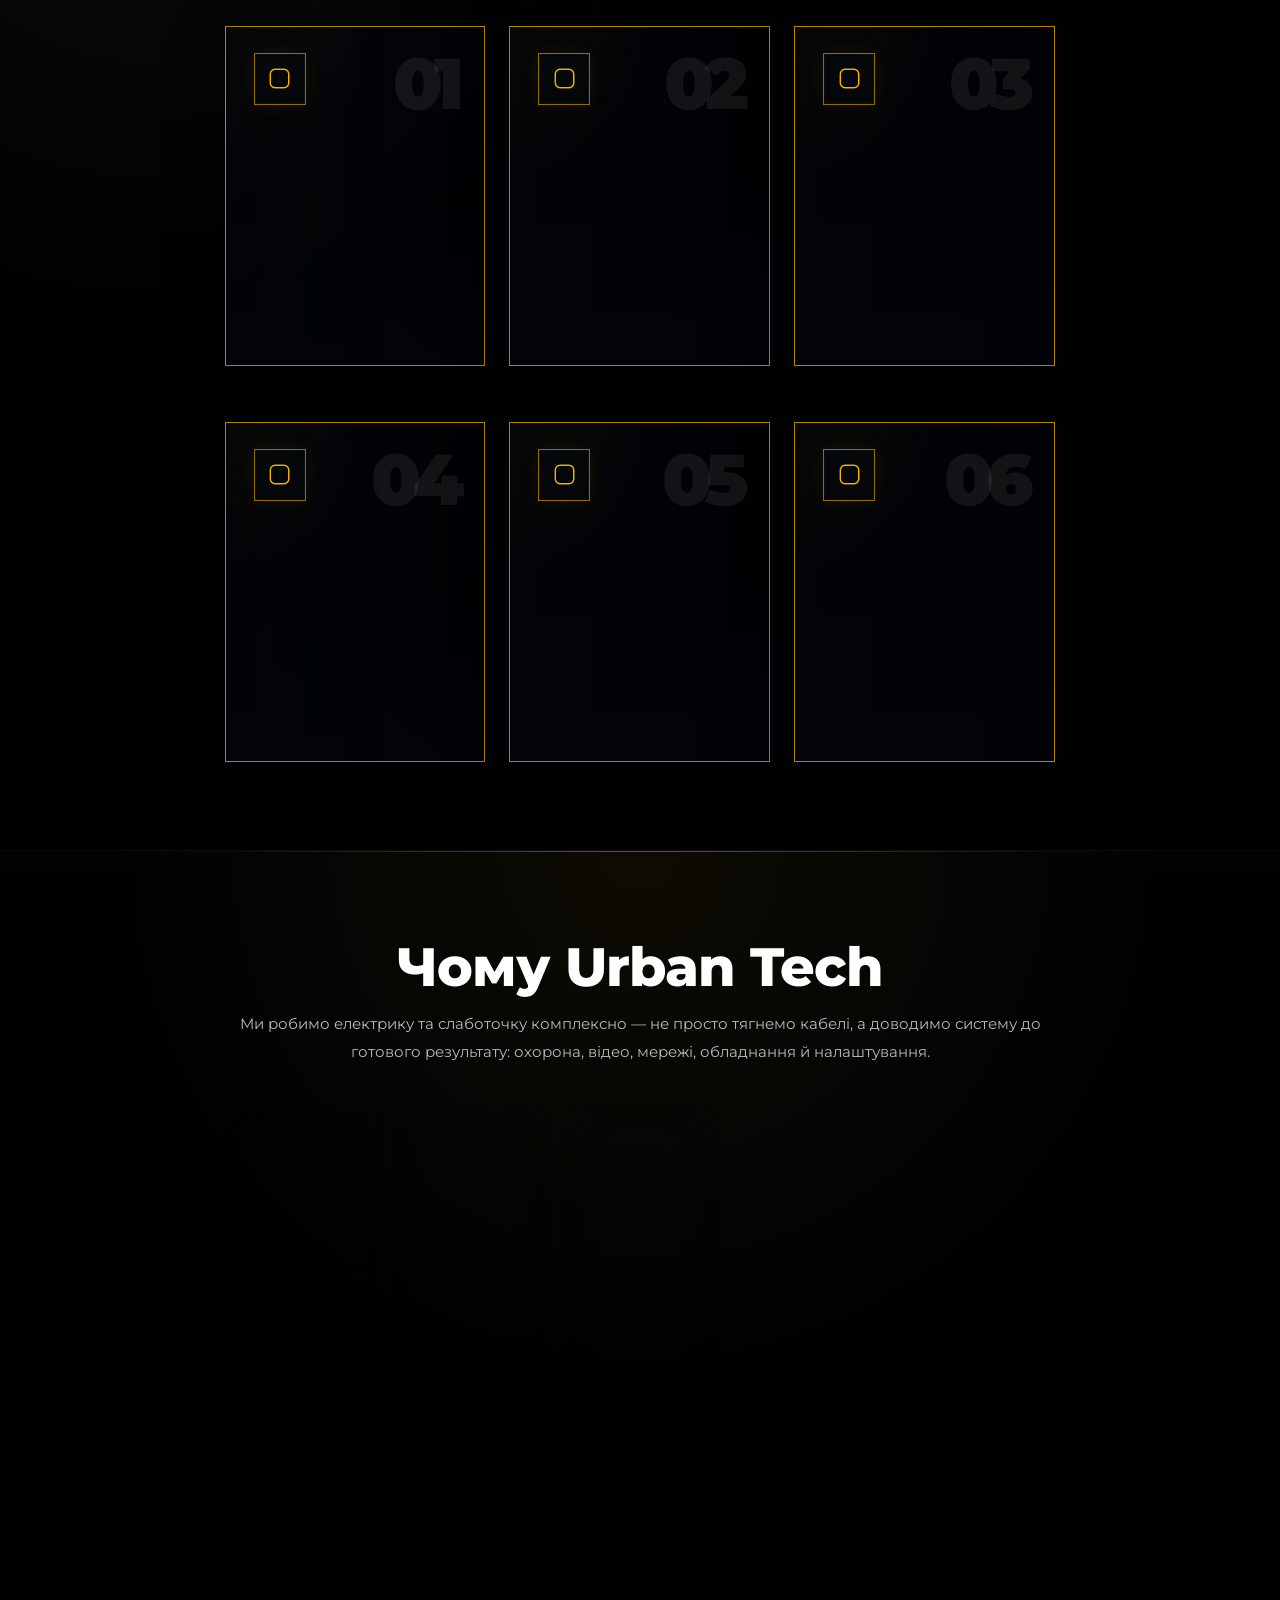
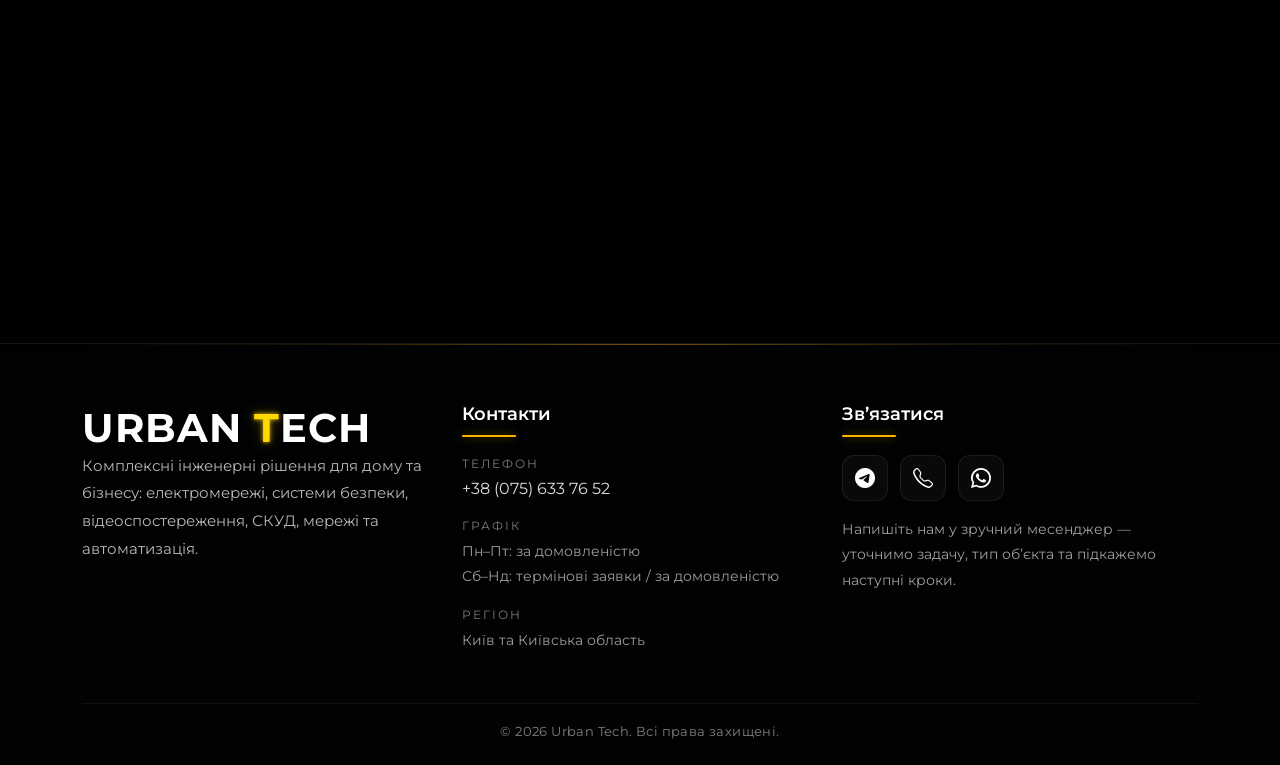
==== commit cb0e9ce9: "Create empty object card grid" ====
--- a/index.html
+++ b/index.html
@@ -295,26 +295,84 @@
               </p>
             </div>
 
-            <div class="ut-objects-grid">
-              <article class="ut-extra-card ut-object-card">
-                <h3>Квартири та приватні будинки</h3>
-                <p>Електрика, освітлення, відео, охорона, Wi‑Fi, домофонія, резервне живлення і Smart Home.</p>
-              </article>
-
-              <article class="ut-extra-card ut-object-card">
-                <h3>Офіси та магазини</h3>
-                <p>Робочі місця, мережа, відеоспостереження, контроль доступу, пожежна та охоронна сигналізація.</p>
-              </article>
-
-              <article class="ut-extra-card ut-object-card">
-                <h3>Склади та технічні приміщення</h3>
-                <p>Камери, датчики, кабельні траси, щити, мережеве обладнання, резерв і контроль критичних зон.</p>
-              </article>
-
-              <article class="ut-extra-card ut-object-card">
-                <h3>Клініки та сервісні приміщення</h3>
-                <p>Стабільне живлення, слабкострумні системи, доступи, відео, Wi‑Fi і технічна логіка роботи.</p>
-              </article>
+            <div class="row g-4 ut-step-card-row" aria-label="Типи об’єктів Urban Tech">
+              <div class="col-12 col-md-6 col-lg-4">
+                <article class="card h-100 ut-step-card" style="--ut-step-image: none;" aria-label="Об’єкт 01">
+                  <div class="card-body ut-step-card__body">
+                    <div class="ut-step-card__top">
+                      <div class="ut-step-card__icon"><i class="bi bi-app"></i></div>
+                      <span class="ut-step-card__number">01</span>
+                    </div>
+                    <h3 class="ut-step-card__title"></h3>
+                    <p class="ut-step-card__text mb-0"></p>
+                  </div>
+                </article>
+              </div>
+
+              <div class="col-12 col-md-6 col-lg-4">
+                <article class="card h-100 ut-step-card" style="--ut-step-image: none;" aria-label="Об’єкт 02">
+                  <div class="card-body ut-step-card__body">
+                    <div class="ut-step-card__top">
+                      <div class="ut-step-card__icon"><i class="bi bi-app"></i></div>
+                      <span class="ut-step-card__number">02</span>
+                    </div>
+                    <h3 class="ut-step-card__title"></h3>
+                    <p class="ut-step-card__text mb-0"></p>
+                  </div>
+                </article>
+              </div>
+
+              <div class="col-12 col-md-6 col-lg-4">
+                <article class="card h-100 ut-step-card" style="--ut-step-image: none;" aria-label="Об’єкт 03">
+                  <div class="card-body ut-step-card__body">
+                    <div class="ut-step-card__top">
+                      <div class="ut-step-card__icon"><i class="bi bi-app"></i></div>
+                      <span class="ut-step-card__number">03</span>
+                    </div>
+                    <h3 class="ut-step-card__title"></h3>
+                    <p class="ut-step-card__text mb-0"></p>
+                  </div>
+                </article>
+              </div>
+
+              <div class="col-12 col-md-6 col-lg-4">
+                <article class="card h-100 ut-step-card" style="--ut-step-image: none;" aria-label="Об’єкт 04">
+                  <div class="card-body ut-step-card__body">
+                    <div class="ut-step-card__top">
+                      <div class="ut-step-card__icon"><i class="bi bi-app"></i></div>
+                      <span class="ut-step-card__number">04</span>
+                    </div>
+                    <h3 class="ut-step-card__title"></h3>
+                    <p class="ut-step-card__text mb-0"></p>
+                  </div>
+                </article>
+              </div>
+
+              <div class="col-12 col-md-6 col-lg-4">
+                <article class="card h-100 ut-step-card" style="--ut-step-image: none;" aria-label="Об’єкт 05">
+                  <div class="card-body ut-step-card__body">
+                    <div class="ut-step-card__top">
+                      <div class="ut-step-card__icon"><i class="bi bi-app"></i></div>
+                      <span class="ut-step-card__number">05</span>
+                    </div>
+                    <h3 class="ut-step-card__title"></h3>
+                    <p class="ut-step-card__text mb-0"></p>
+                  </div>
+                </article>
+              </div>
+
+              <div class="col-12 col-md-6 col-lg-4">
+                <article class="card h-100 ut-step-card" style="--ut-step-image: none;" aria-label="Об’єкт 06">
+                  <div class="card-body ut-step-card__body">
+                    <div class="ut-step-card__top">
+                      <div class="ut-step-card__icon"><i class="bi bi-app"></i></div>
+                      <span class="ut-step-card__number">06</span>
+                    </div>
+                    <h3 class="ut-step-card__title"></h3>
+                    <p class="ut-step-card__text mb-0"></p>
+                  </div>
+                </article>
+              </div>
             </div>
           </div>
         </div>
--- a/css/home-work-grid.css
+++ b/css/home-work-grid.css
@@ -287,8 +287,7 @@
 .ut-process-card.card:hover::before {
   background:
     linear-gradient(90deg, rgba(2, 4, 8, 0.74) 0%, rgba(2, 4, 8, 0.48) 52%, rgba(2, 4, 8, 0.24) 100%),
-    linear-gradient(180deg, rgba(2, 4, 8, 0.16) 0%, rgba(2, 4, 8, 0.16) 42%, rgba(2, 4, 8, 0.66) 100%),
-    radial-gradient(circle at 0% 0%, rgba(248, 181, 0, 0.16), transparent 34%);
+    linear-gradient(180deg, rgba(2, 4, 8, 0.16) 0%, rgba(2, 4, 8, 0.16) 42%, rgba(2, 4, 8, 0.66) 100%);
 }
 
 .ut-step-card__body.card-body,
@@ -396,30 +395,29 @@
 
 /* =========================================================
    HOME PROCESS: «Як ми працюємо»
-   Поточний блок уже підключений до загального step-template.
-========================================================= */
-
-.ut-process-card-row > div:nth-child(1) .ut-process-card,
-.ut-step-card-row > div:nth-child(1) .ut-step-card {
-  --ut-step-image: url("../assets/img/main/cards/complex-01.webp");
+========================================================= */
+
+.ut-step-card-row > div:nth-child(1) .ut-step-card,
+.ut-process-card-row > div:nth-child(1) .ut-process-card {
+  --ut-step-image: url("../assets/img/main/cards/consultation.webp");
   --ut-step-position: center;
 }
 
-.ut-process-card-row > div:nth-child(2) .ut-process-card,
-.ut-step-card-row > div:nth-child(2) .ut-step-card {
-  --ut-step-image: url("../assets/img/main/cards/logic-01.webp");
+.ut-step-card-row > div:nth-child(2) .ut-step-card,
+.ut-process-card-row > div:nth-child(2) .ut-process-card {
+  --ut-step-image: url("../assets/img/main/cards/site-inspection.webp");
   --ut-step-position: center;
 }
 
-.ut-process-card-row > div:nth-child(3) .ut-process-card,
-.ut-step-card-row > div:nth-child(3) .ut-step-card {
-  --ut-step-image: url("../assets/img/main/cards/complex-01.webp");
+.ut-step-card-row > div:nth-child(3) .ut-step-card,
+.ut-process-card-row > div:nth-child(3) .ut-process-card {
+  --ut-step-image: url("../assets/img/main/cards/solution-selection.webp");
   --ut-step-position: center;
 }
 
-.ut-process-card-row > div:nth-child(4) .ut-process-card,
-.ut-step-card-row > div:nth-child(4) .ut-step-card {
-  --ut-step-image: url("../assets/img/main/cards/mount-01.webp");
+.ut-step-card-row > div:nth-child(4) .ut-step-card,
+.ut-process-card-row > div:nth-child(4) .ut-process-card {
+  --ut-step-image: url("../assets/img/main/cards/turnkey-implementation.webp");
   --ut-step-position: center;
 }
 
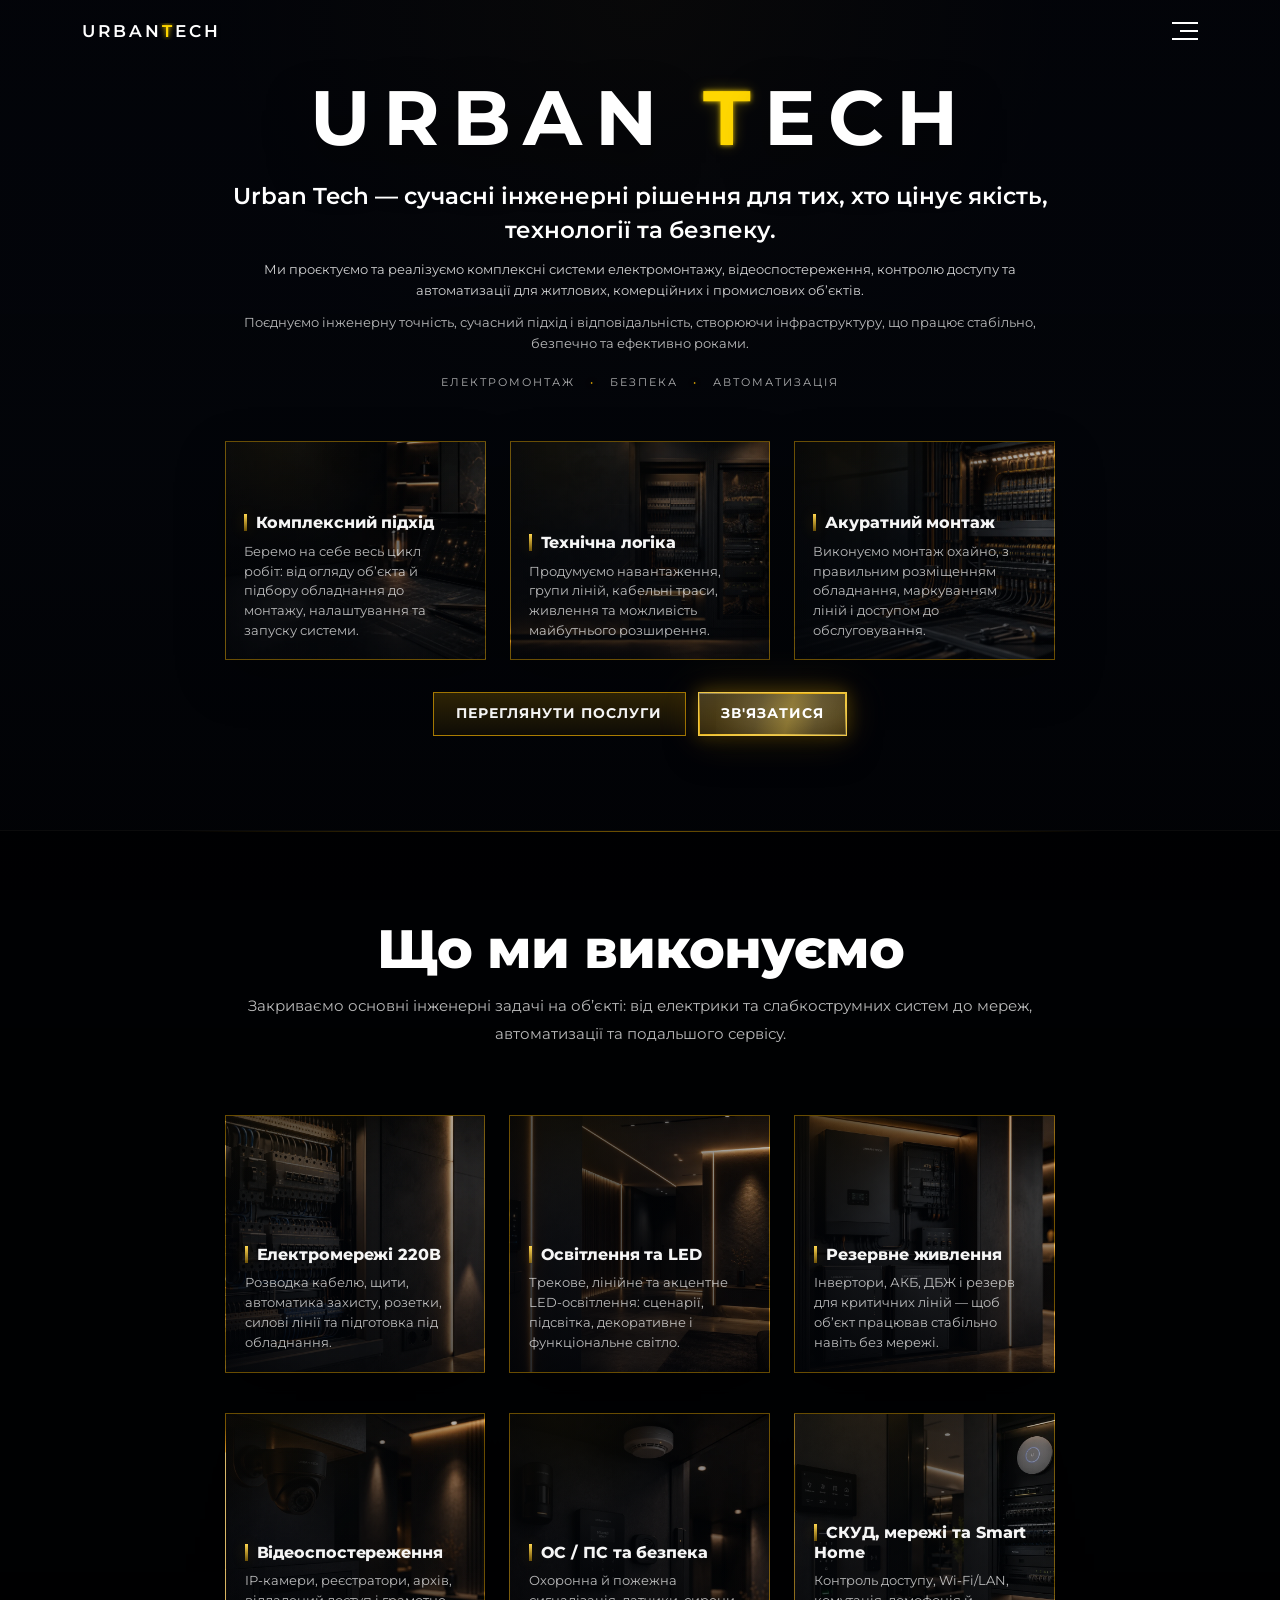
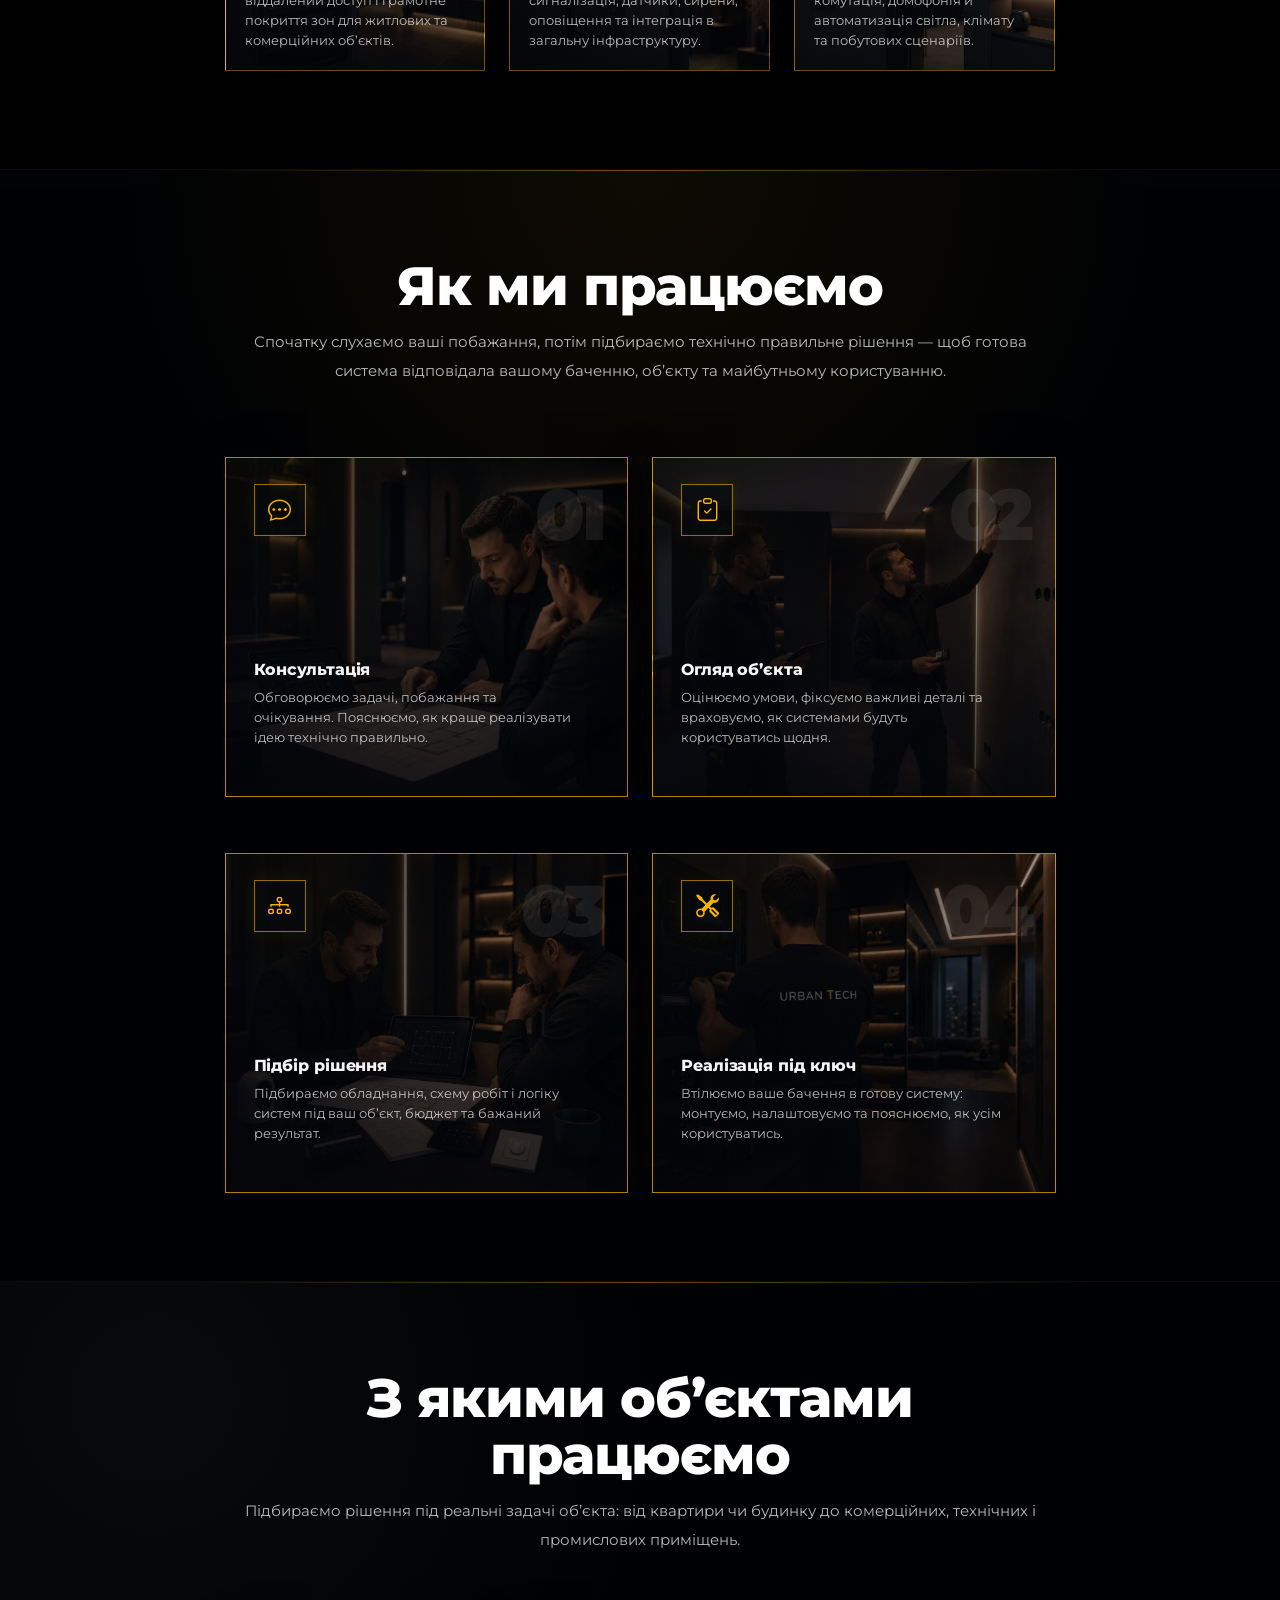
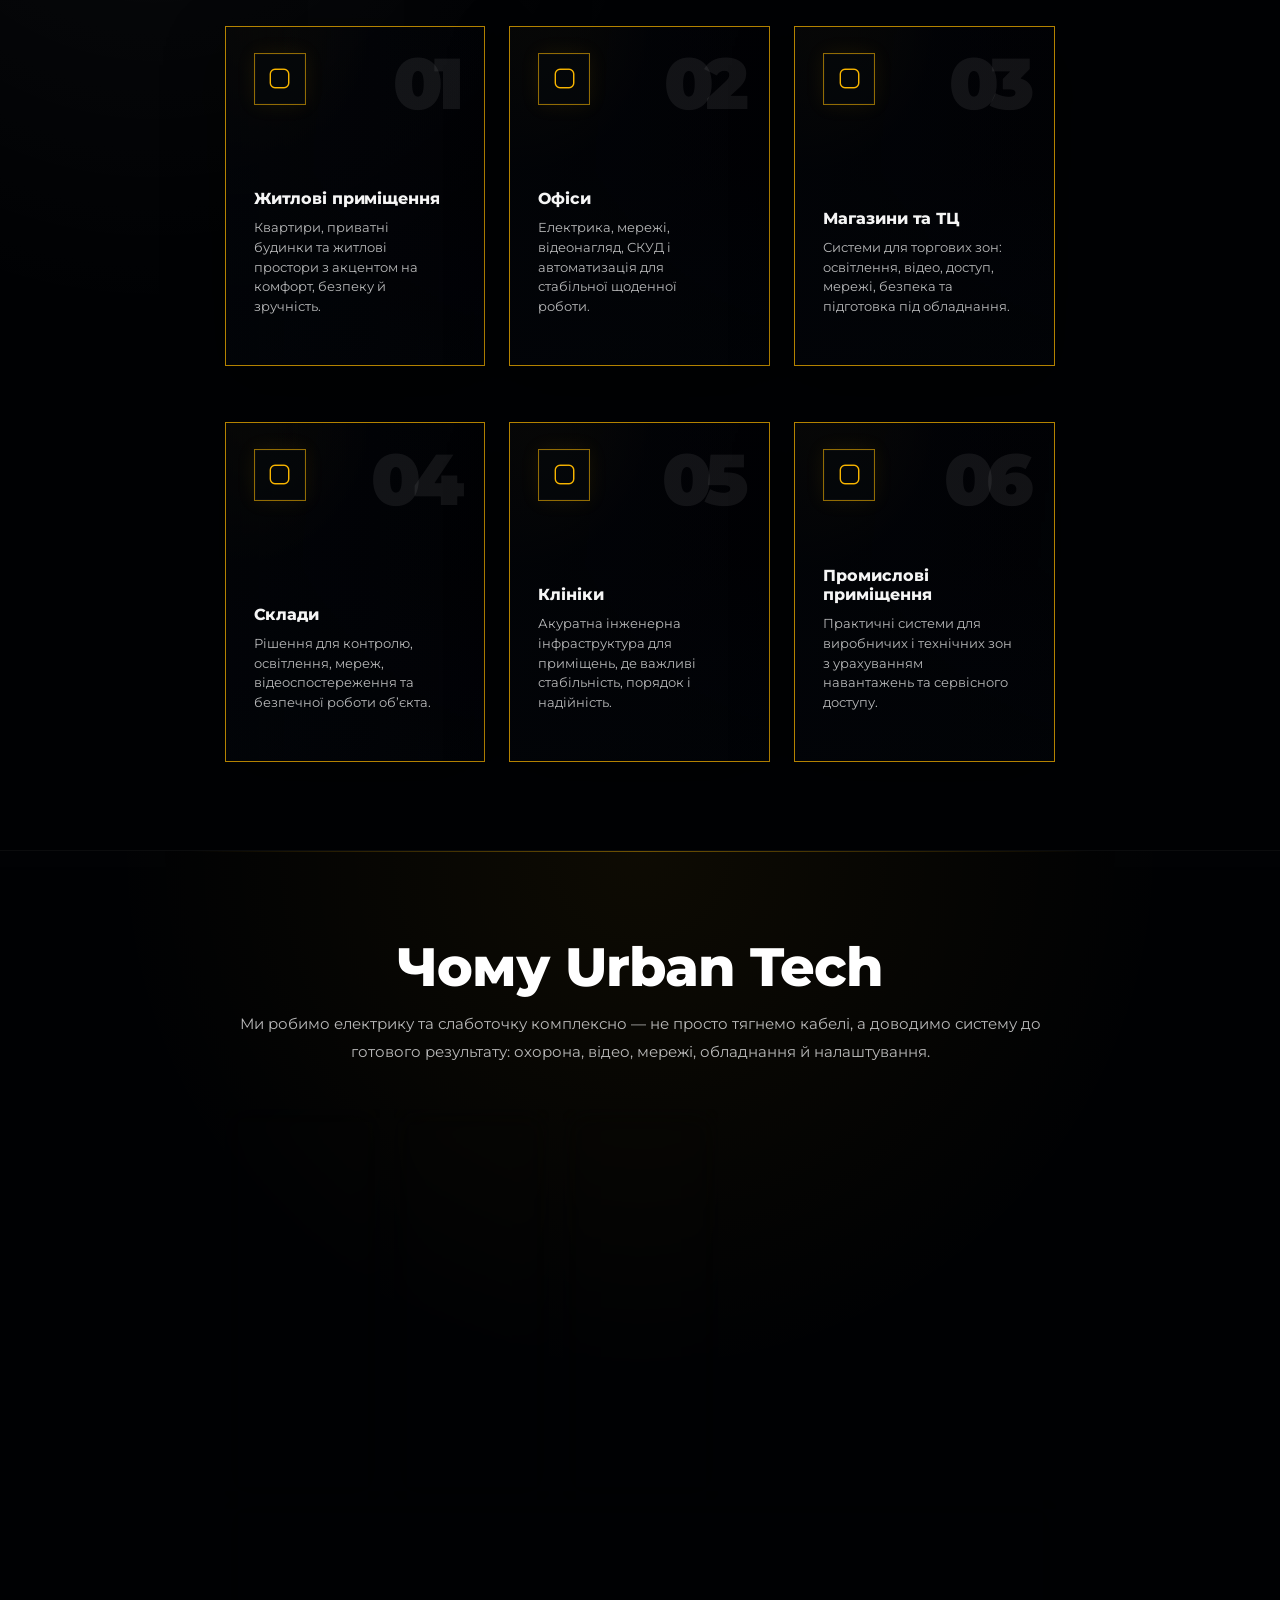
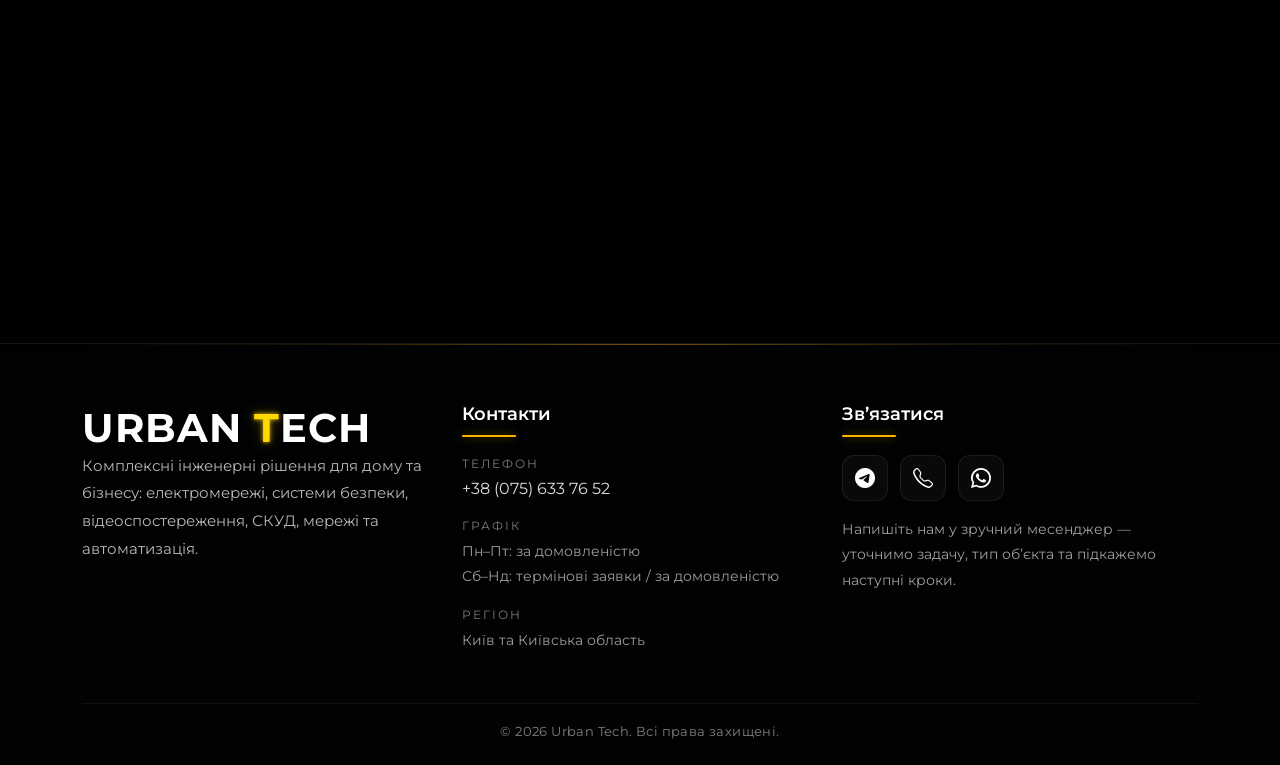
==== commit 9c34d08e: "Fill objects section card texts" ====
--- a/index.html
+++ b/index.html
@@ -297,79 +297,79 @@
 
             <div class="row g-4 ut-step-card-row" aria-label="Типи об’єктів Urban Tech">
               <div class="col-12 col-md-6 col-lg-4">
-                <article class="card h-100 ut-step-card" style="--ut-step-image: none;" aria-label="Об’єкт 01">
+                <article class="card h-100 ut-step-card" style="--ut-step-image: none;" aria-label="Житлові приміщення">
                   <div class="card-body ut-step-card__body">
                     <div class="ut-step-card__top">
                       <div class="ut-step-card__icon"><i class="bi bi-app"></i></div>
                       <span class="ut-step-card__number">01</span>
                     </div>
-                    <h3 class="ut-step-card__title"></h3>
-                    <p class="ut-step-card__text mb-0"></p>
-                  </div>
-                </article>
-              </div>
-
-              <div class="col-12 col-md-6 col-lg-4">
-                <article class="card h-100 ut-step-card" style="--ut-step-image: none;" aria-label="Об’єкт 02">
+                    <h3 class="ut-step-card__title">Житлові приміщення</h3>
+                    <p class="ut-step-card__text mb-0">Квартири, приватні будинки та житлові простори з акцентом на комфорт, безпеку й зручність.</p>
+                  </div>
+                </article>
+              </div>
+
+              <div class="col-12 col-md-6 col-lg-4">
+                <article class="card h-100 ut-step-card" style="--ut-step-image: none;" aria-label="Офіси">
                   <div class="card-body ut-step-card__body">
                     <div class="ut-step-card__top">
                       <div class="ut-step-card__icon"><i class="bi bi-app"></i></div>
                       <span class="ut-step-card__number">02</span>
                     </div>
-                    <h3 class="ut-step-card__title"></h3>
-                    <p class="ut-step-card__text mb-0"></p>
-                  </div>
-                </article>
-              </div>
-
-              <div class="col-12 col-md-6 col-lg-4">
-                <article class="card h-100 ut-step-card" style="--ut-step-image: none;" aria-label="Об’єкт 03">
+                    <h3 class="ut-step-card__title">Офіси</h3>
+                    <p class="ut-step-card__text mb-0">Електрика, мережі, відеонагляд, СКУД і автоматизація для стабільної щоденної роботи.</p>
+                  </div>
+                </article>
+              </div>
+
+              <div class="col-12 col-md-6 col-lg-4">
+                <article class="card h-100 ut-step-card" style="--ut-step-image: none;" aria-label="Магазини та ТЦ">
                   <div class="card-body ut-step-card__body">
                     <div class="ut-step-card__top">
                       <div class="ut-step-card__icon"><i class="bi bi-app"></i></div>
                       <span class="ut-step-card__number">03</span>
                     </div>
-                    <h3 class="ut-step-card__title"></h3>
-                    <p class="ut-step-card__text mb-0"></p>
-                  </div>
-                </article>
-              </div>
-
-              <div class="col-12 col-md-6 col-lg-4">
-                <article class="card h-100 ut-step-card" style="--ut-step-image: none;" aria-label="Об’єкт 04">
+                    <h3 class="ut-step-card__title">Магазини та ТЦ</h3>
+                    <p class="ut-step-card__text mb-0">Системи для торгових зон: освітлення, відео, доступ, мережі, безпека та підготовка під обладнання.</p>
+                  </div>
+                </article>
+              </div>
+
+              <div class="col-12 col-md-6 col-lg-4">
+                <article class="card h-100 ut-step-card" style="--ut-step-image: none;" aria-label="Склади">
                   <div class="card-body ut-step-card__body">
                     <div class="ut-step-card__top">
                       <div class="ut-step-card__icon"><i class="bi bi-app"></i></div>
                       <span class="ut-step-card__number">04</span>
                     </div>
-                    <h3 class="ut-step-card__title"></h3>
-                    <p class="ut-step-card__text mb-0"></p>
-                  </div>
-                </article>
-              </div>
-
-              <div class="col-12 col-md-6 col-lg-4">
-                <article class="card h-100 ut-step-card" style="--ut-step-image: none;" aria-label="Об’єкт 05">
+                    <h3 class="ut-step-card__title">Склади</h3>
+                    <p class="ut-step-card__text mb-0">Рішення для контролю, освітлення, мереж, відеоспостереження та безпечної роботи об’єкта.</p>
+                  </div>
+                </article>
+              </div>
+
+              <div class="col-12 col-md-6 col-lg-4">
+                <article class="card h-100 ut-step-card" style="--ut-step-image: none;" aria-label="Клініки">
                   <div class="card-body ut-step-card__body">
                     <div class="ut-step-card__top">
                       <div class="ut-step-card__icon"><i class="bi bi-app"></i></div>
                       <span class="ut-step-card__number">05</span>
                     </div>
-                    <h3 class="ut-step-card__title"></h3>
-                    <p class="ut-step-card__text mb-0"></p>
-                  </div>
-                </article>
-              </div>
-
-              <div class="col-12 col-md-6 col-lg-4">
-                <article class="card h-100 ut-step-card" style="--ut-step-image: none;" aria-label="Об’єкт 06">
+                    <h3 class="ut-step-card__title">Клініки</h3>
+                    <p class="ut-step-card__text mb-0">Акуратна інженерна інфраструктура для приміщень, де важливі стабільність, порядок і надійність.</p>
+                  </div>
+                </article>
+              </div>
+
+              <div class="col-12 col-md-6 col-lg-4">
+                <article class="card h-100 ut-step-card" style="--ut-step-image: none;" aria-label="Промислові приміщення">
                   <div class="card-body ut-step-card__body">
                     <div class="ut-step-card__top">
                       <div class="ut-step-card__icon"><i class="bi bi-app"></i></div>
                       <span class="ut-step-card__number">06</span>
                     </div>
-                    <h3 class="ut-step-card__title"></h3>
-                    <p class="ut-step-card__text mb-0"></p>
+                    <h3 class="ut-step-card__title">Промислові приміщення</h3>
+                    <p class="ut-step-card__text mb-0">Практичні системи для виробничих і технічних зон з урахуванням навантажень та сервісного доступу.</p>
                   </div>
                 </article>
               </div>
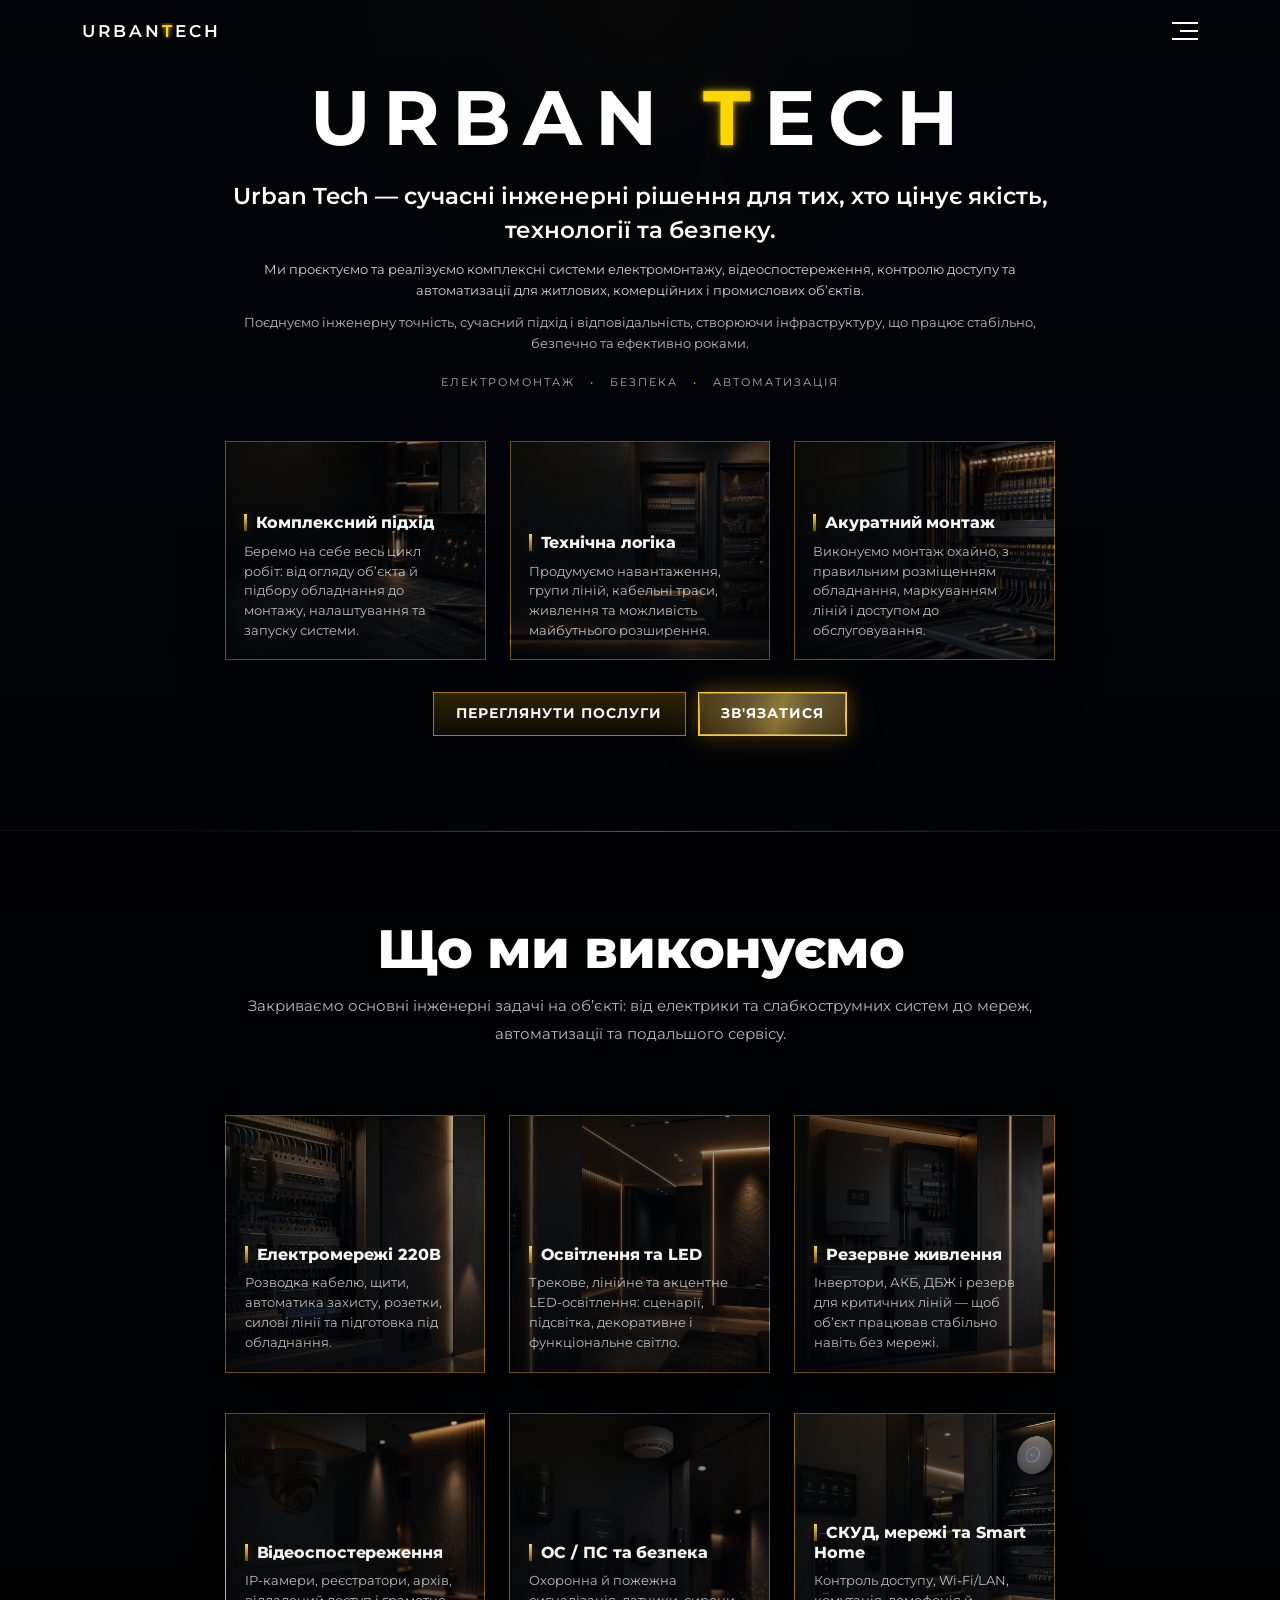
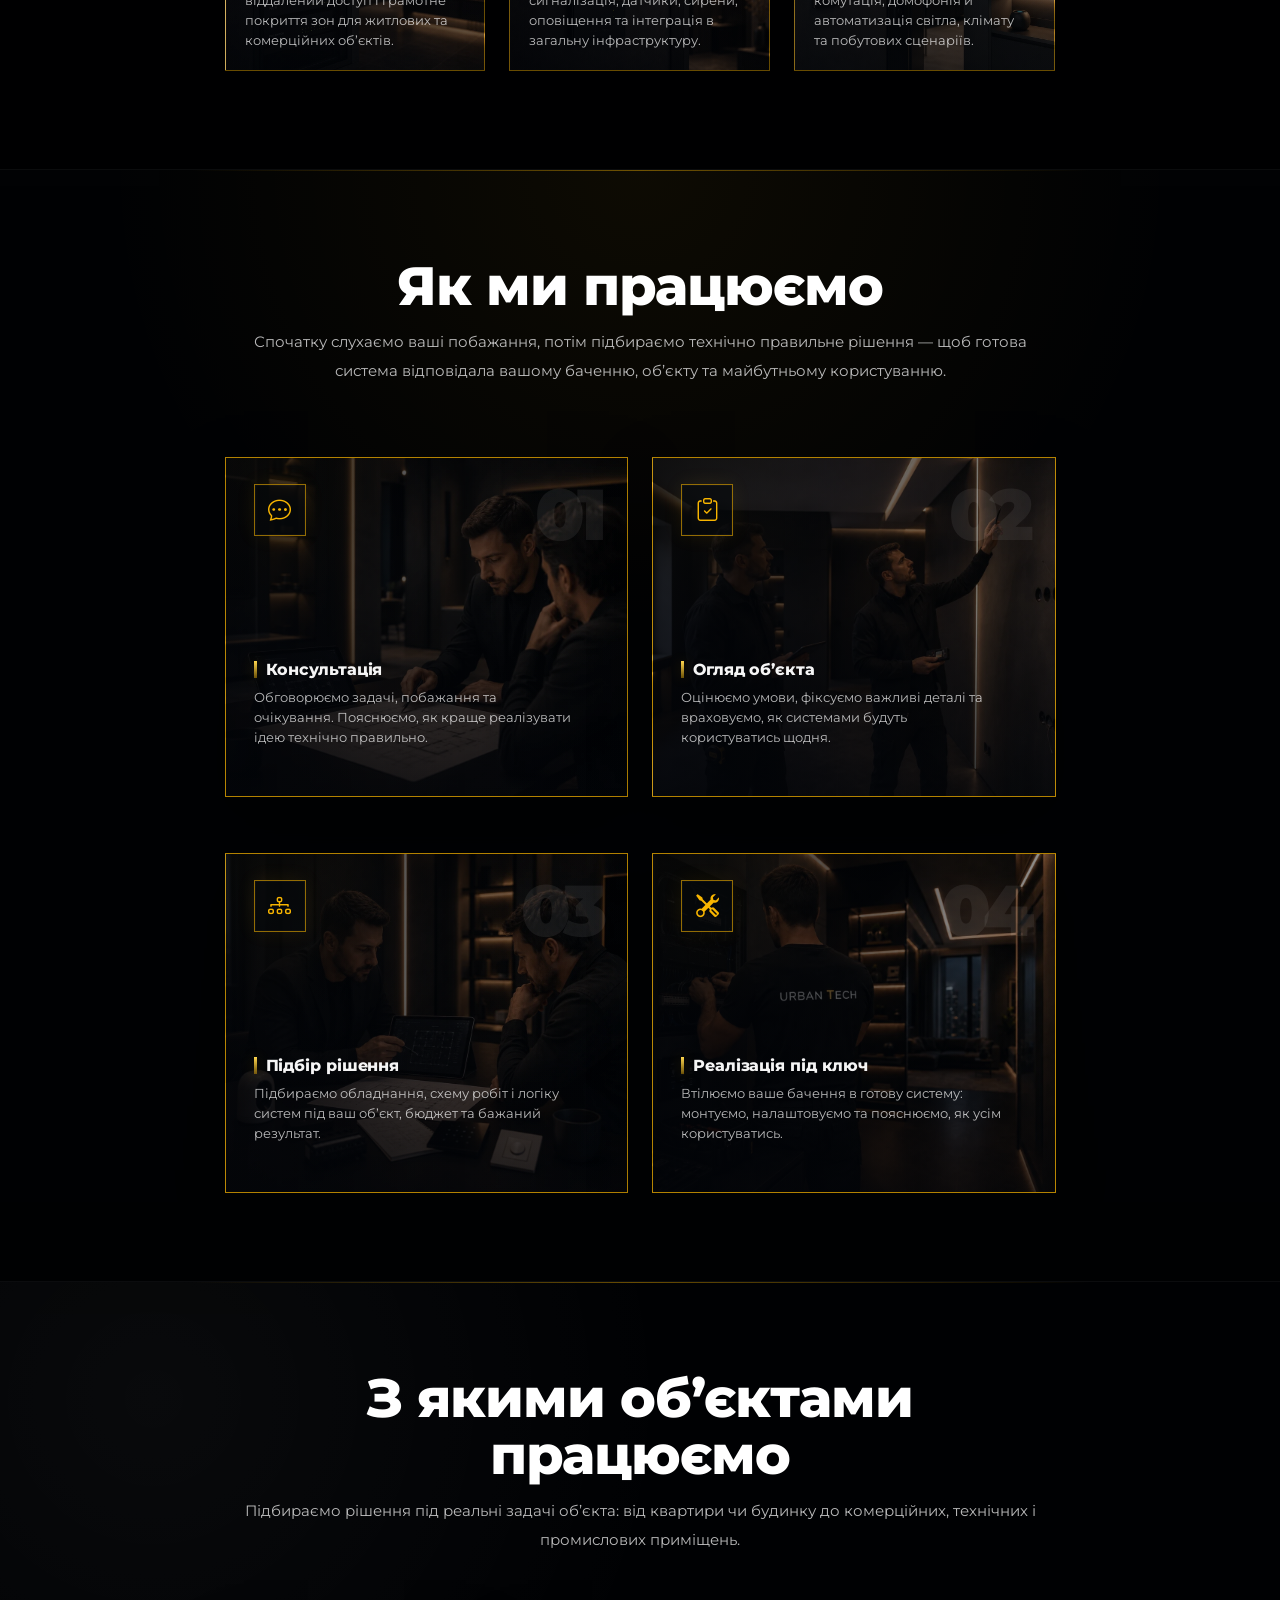
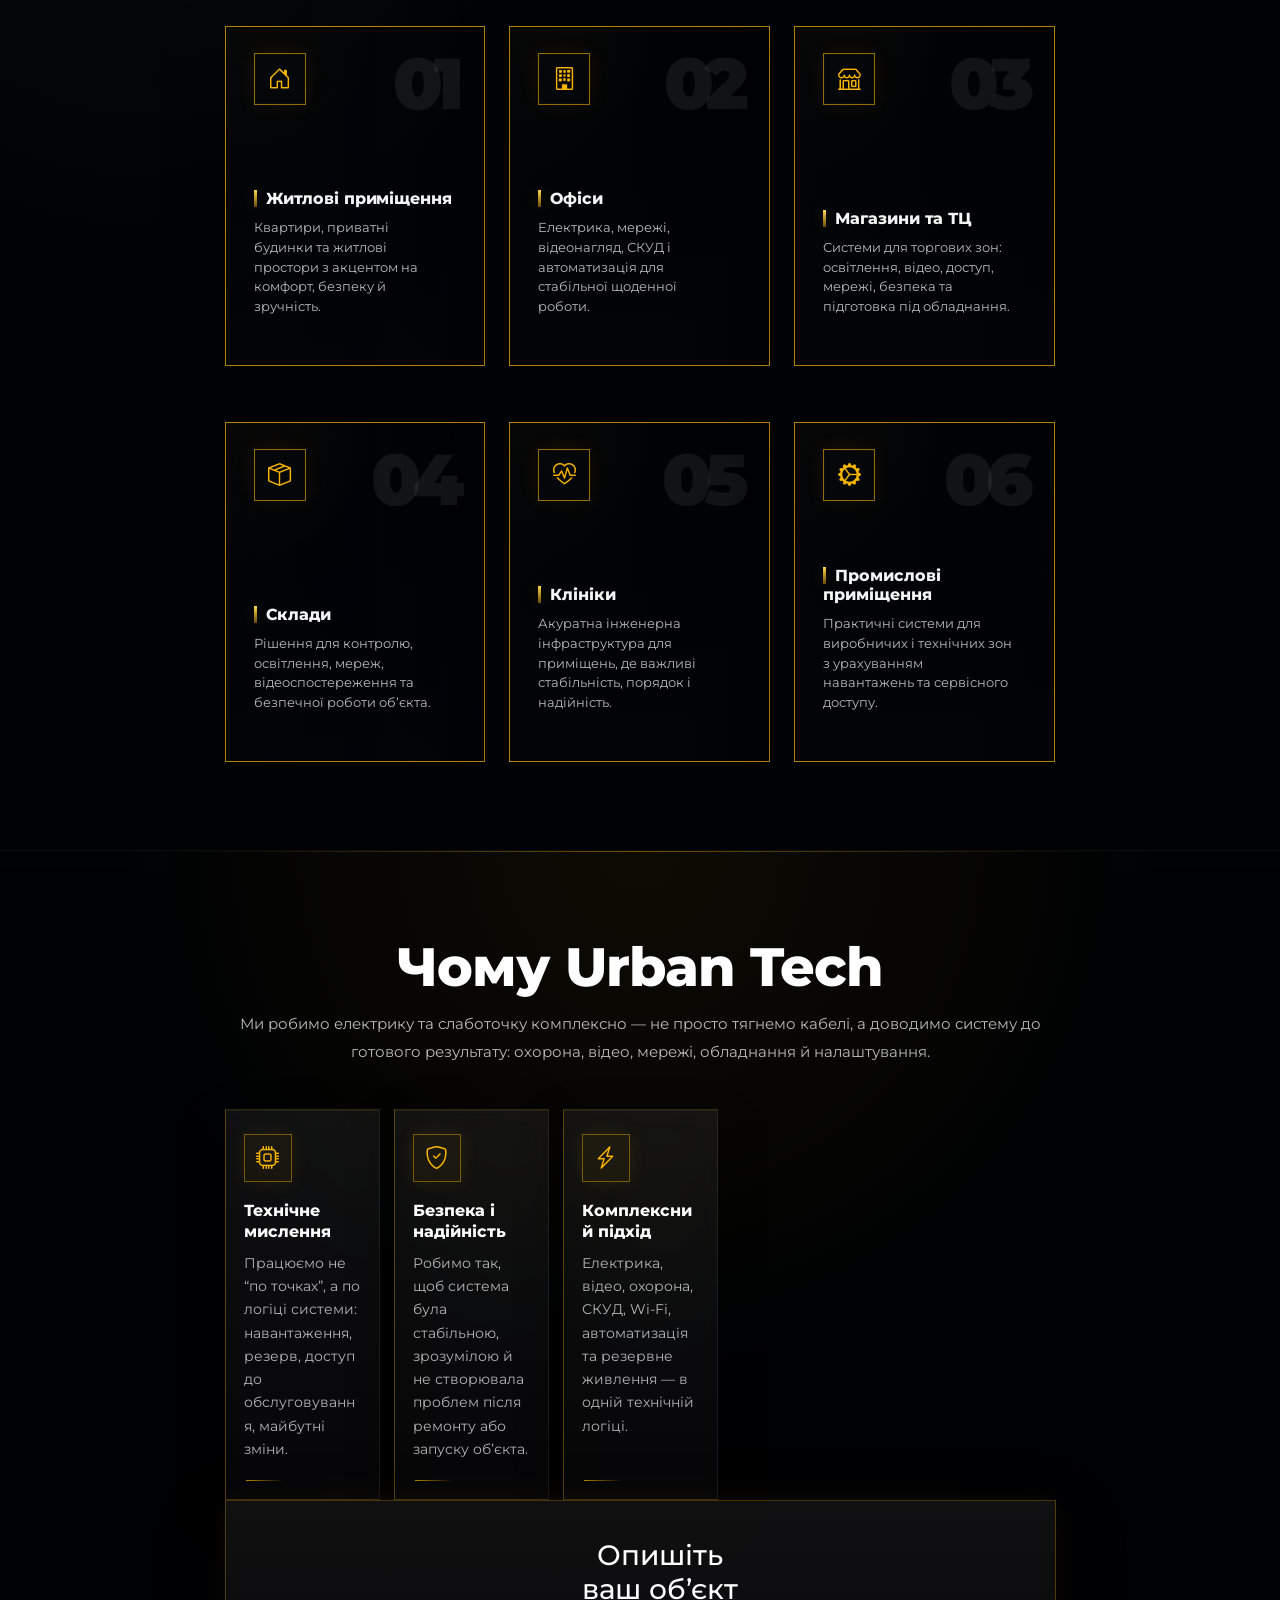
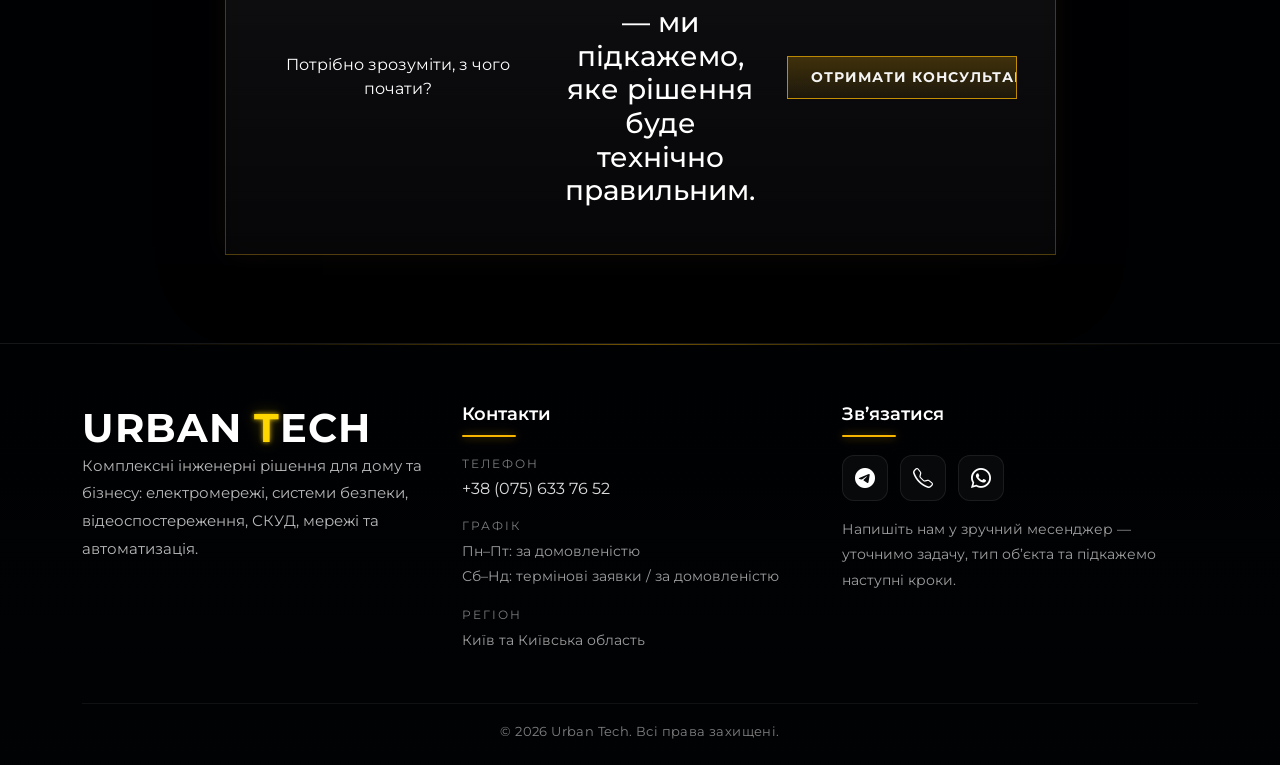
==== commit d7b939be: "Add object section Bootstrap icons" ====
--- a/index.html
+++ b/index.html
@@ -300,7 +300,7 @@
                 <article class="card h-100 ut-step-card" style="--ut-step-image: none;" aria-label="Житлові приміщення">
                   <div class="card-body ut-step-card__body">
                     <div class="ut-step-card__top">
-                      <div class="ut-step-card__icon"><i class="bi bi-app"></i></div>
+                      <div class="ut-step-card__icon"><i class="bi bi-house-door"></i></div>
                       <span class="ut-step-card__number">01</span>
                     </div>
                     <h3 class="ut-step-card__title">Житлові приміщення</h3>
@@ -313,7 +313,7 @@
                 <article class="card h-100 ut-step-card" style="--ut-step-image: none;" aria-label="Офіси">
                   <div class="card-body ut-step-card__body">
                     <div class="ut-step-card__top">
-                      <div class="ut-step-card__icon"><i class="bi bi-app"></i></div>
+                      <div class="ut-step-card__icon"><i class="bi bi-building"></i></div>
                       <span class="ut-step-card__number">02</span>
                     </div>
                     <h3 class="ut-step-card__title">Офіси</h3>
@@ -326,7 +326,7 @@
                 <article class="card h-100 ut-step-card" style="--ut-step-image: none;" aria-label="Магазини та ТЦ">
                   <div class="card-body ut-step-card__body">
                     <div class="ut-step-card__top">
-                      <div class="ut-step-card__icon"><i class="bi bi-app"></i></div>
+                      <div class="ut-step-card__icon"><i class="bi bi-shop"></i></div>
                       <span class="ut-step-card__number">03</span>
                     </div>
                     <h3 class="ut-step-card__title">Магазини та ТЦ</h3>
@@ -339,7 +339,7 @@
                 <article class="card h-100 ut-step-card" style="--ut-step-image: none;" aria-label="Склади">
                   <div class="card-body ut-step-card__body">
                     <div class="ut-step-card__top">
-                      <div class="ut-step-card__icon"><i class="bi bi-app"></i></div>
+                      <div class="ut-step-card__icon"><i class="bi bi-box-seam"></i></div>
                       <span class="ut-step-card__number">04</span>
                     </div>
                     <h3 class="ut-step-card__title">Склади</h3>
@@ -352,7 +352,7 @@
                 <article class="card h-100 ut-step-card" style="--ut-step-image: none;" aria-label="Клініки">
                   <div class="card-body ut-step-card__body">
                     <div class="ut-step-card__top">
-                      <div class="ut-step-card__icon"><i class="bi bi-app"></i></div>
+                      <div class="ut-step-card__icon"><i class="bi bi-heart-pulse"></i></div>
                       <span class="ut-step-card__number">05</span>
                     </div>
                     <h3 class="ut-step-card__title">Клініки</h3>
@@ -365,7 +365,7 @@
                 <article class="card h-100 ut-step-card" style="--ut-step-image: none;" aria-label="Промислові приміщення">
                   <div class="card-body ut-step-card__body">
                     <div class="ut-step-card__top">
-                      <div class="ut-step-card__icon"><i class="bi bi-app"></i></div>
+                      <div class="ut-step-card__icon"><i class="bi bi-gear-wide-connected"></i></div>
                       <span class="ut-step-card__number">06</span>
                     </div>
                     <h3 class="ut-step-card__title">Промислові приміщення</h3>
--- a/css/home-work-grid.css
+++ b/css/home-work-grid.css
@@ -382,6 +382,18 @@
   letter-spacing: -0.1px;
 }
 
+.ut-step-card__title::before,
+.ut-process-card__title::before {
+  content: "";
+  display: inline-block;
+  width: 3px;
+  height: 17px;
+  margin-right: 9px;
+  vertical-align: -3px;
+  background: linear-gradient(180deg, #ffd64f, rgba(248, 181, 0, 0.42));
+  box-shadow: 0 0 14px rgba(248, 181, 0, 0.24);
+}
+
 .ut-step-card__text,
 .ut-process-card__text {
   position: relative;
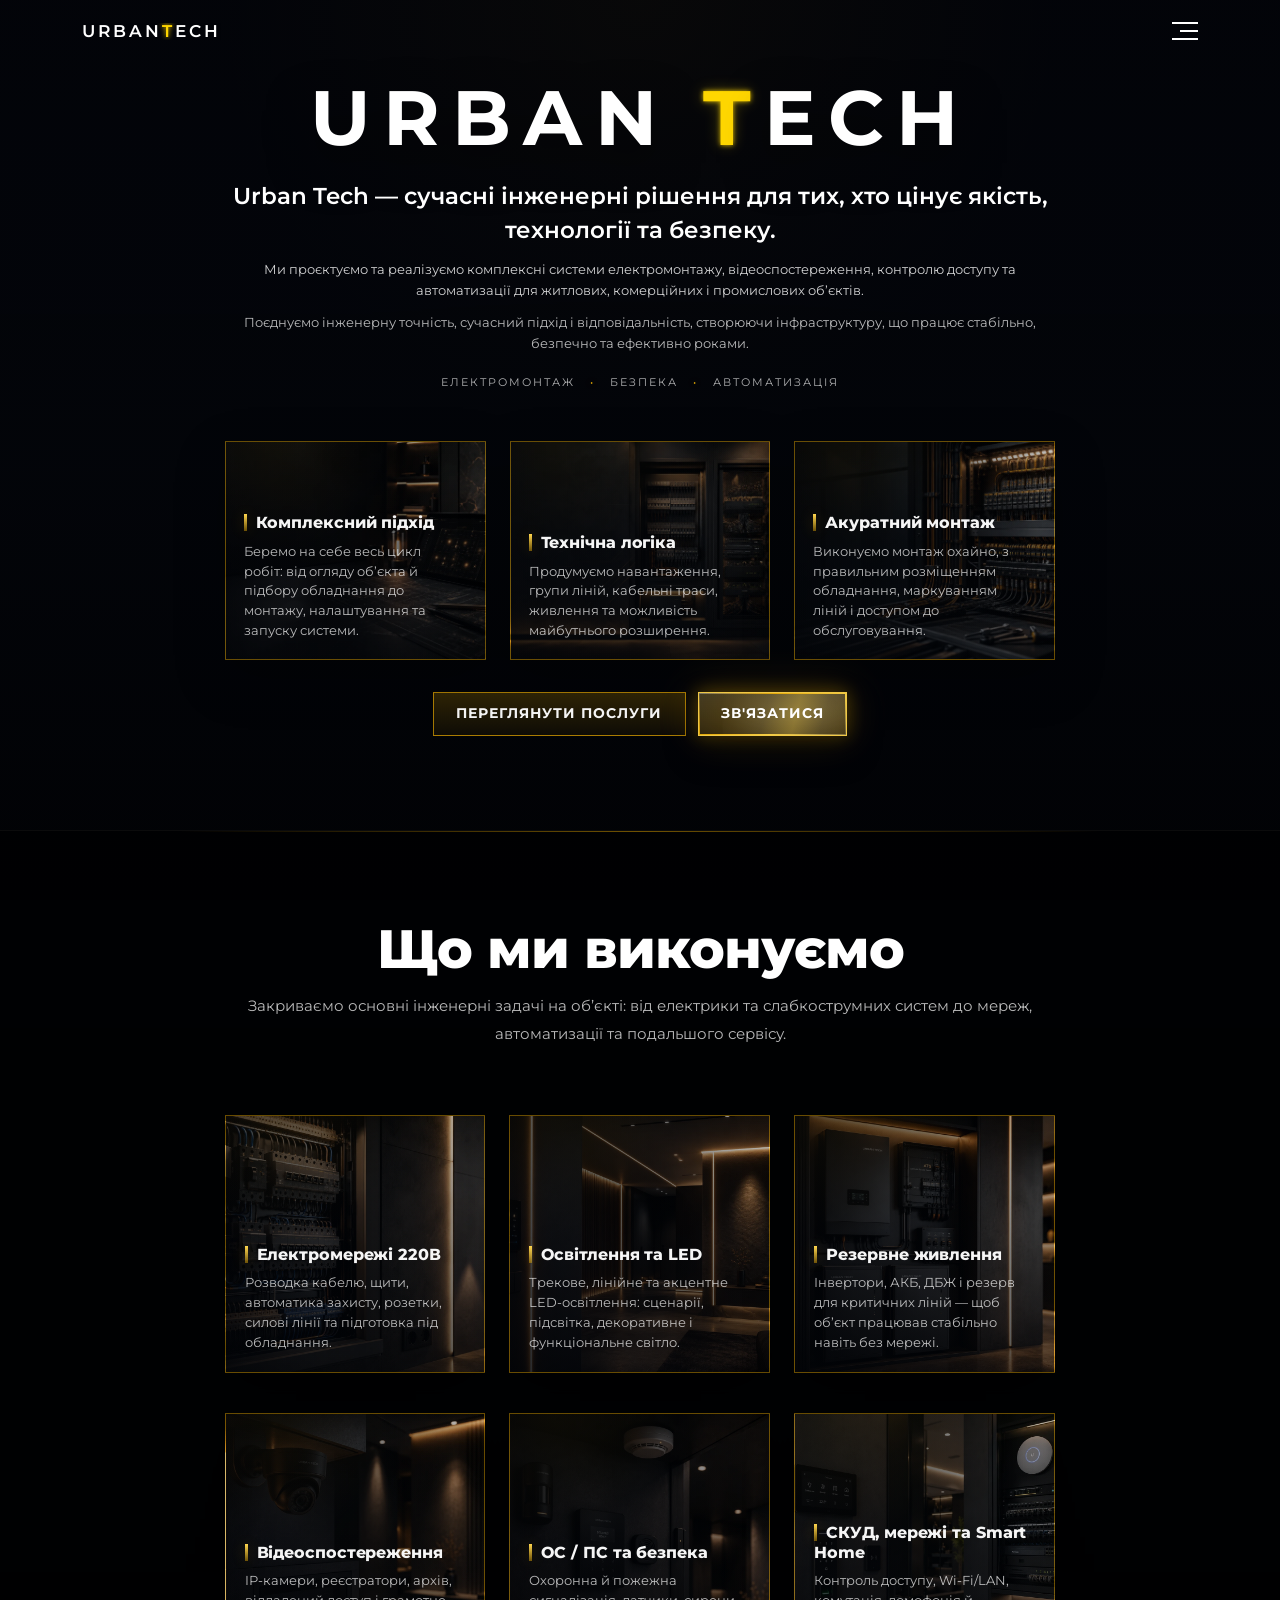
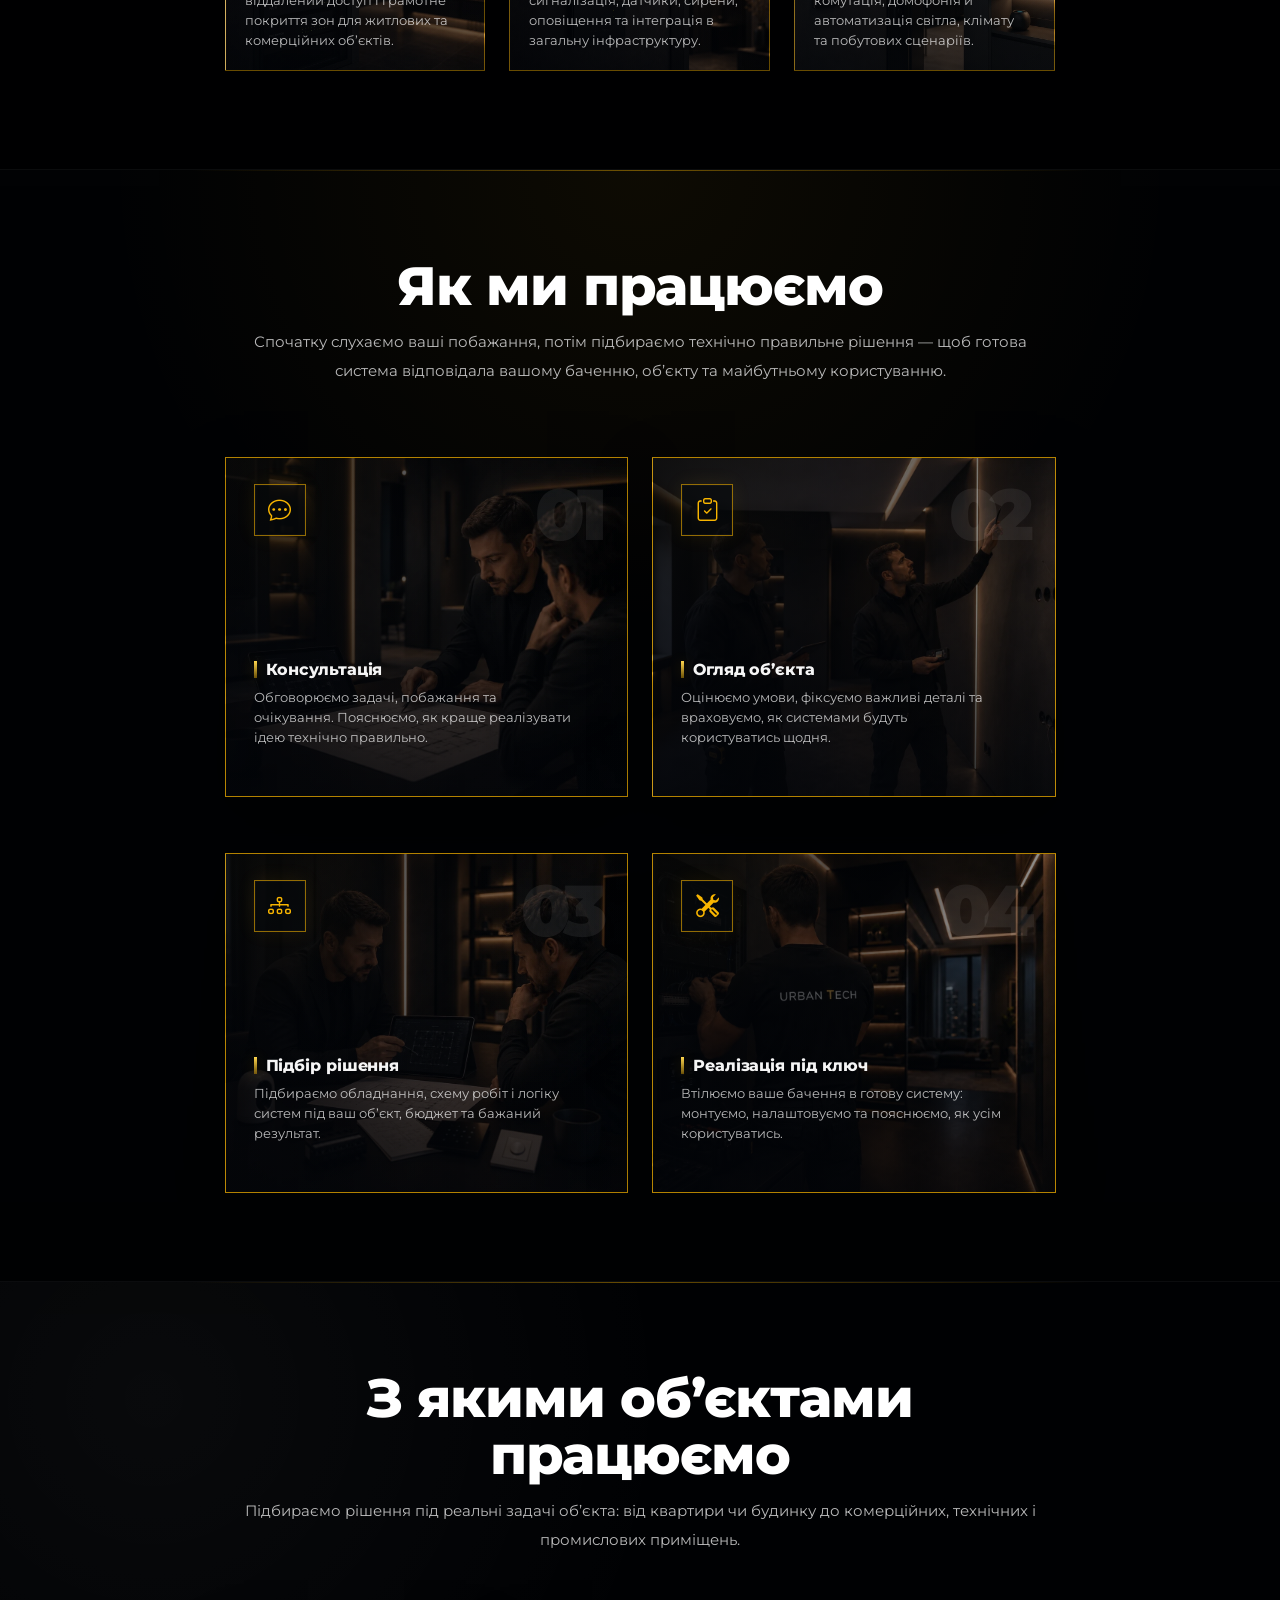
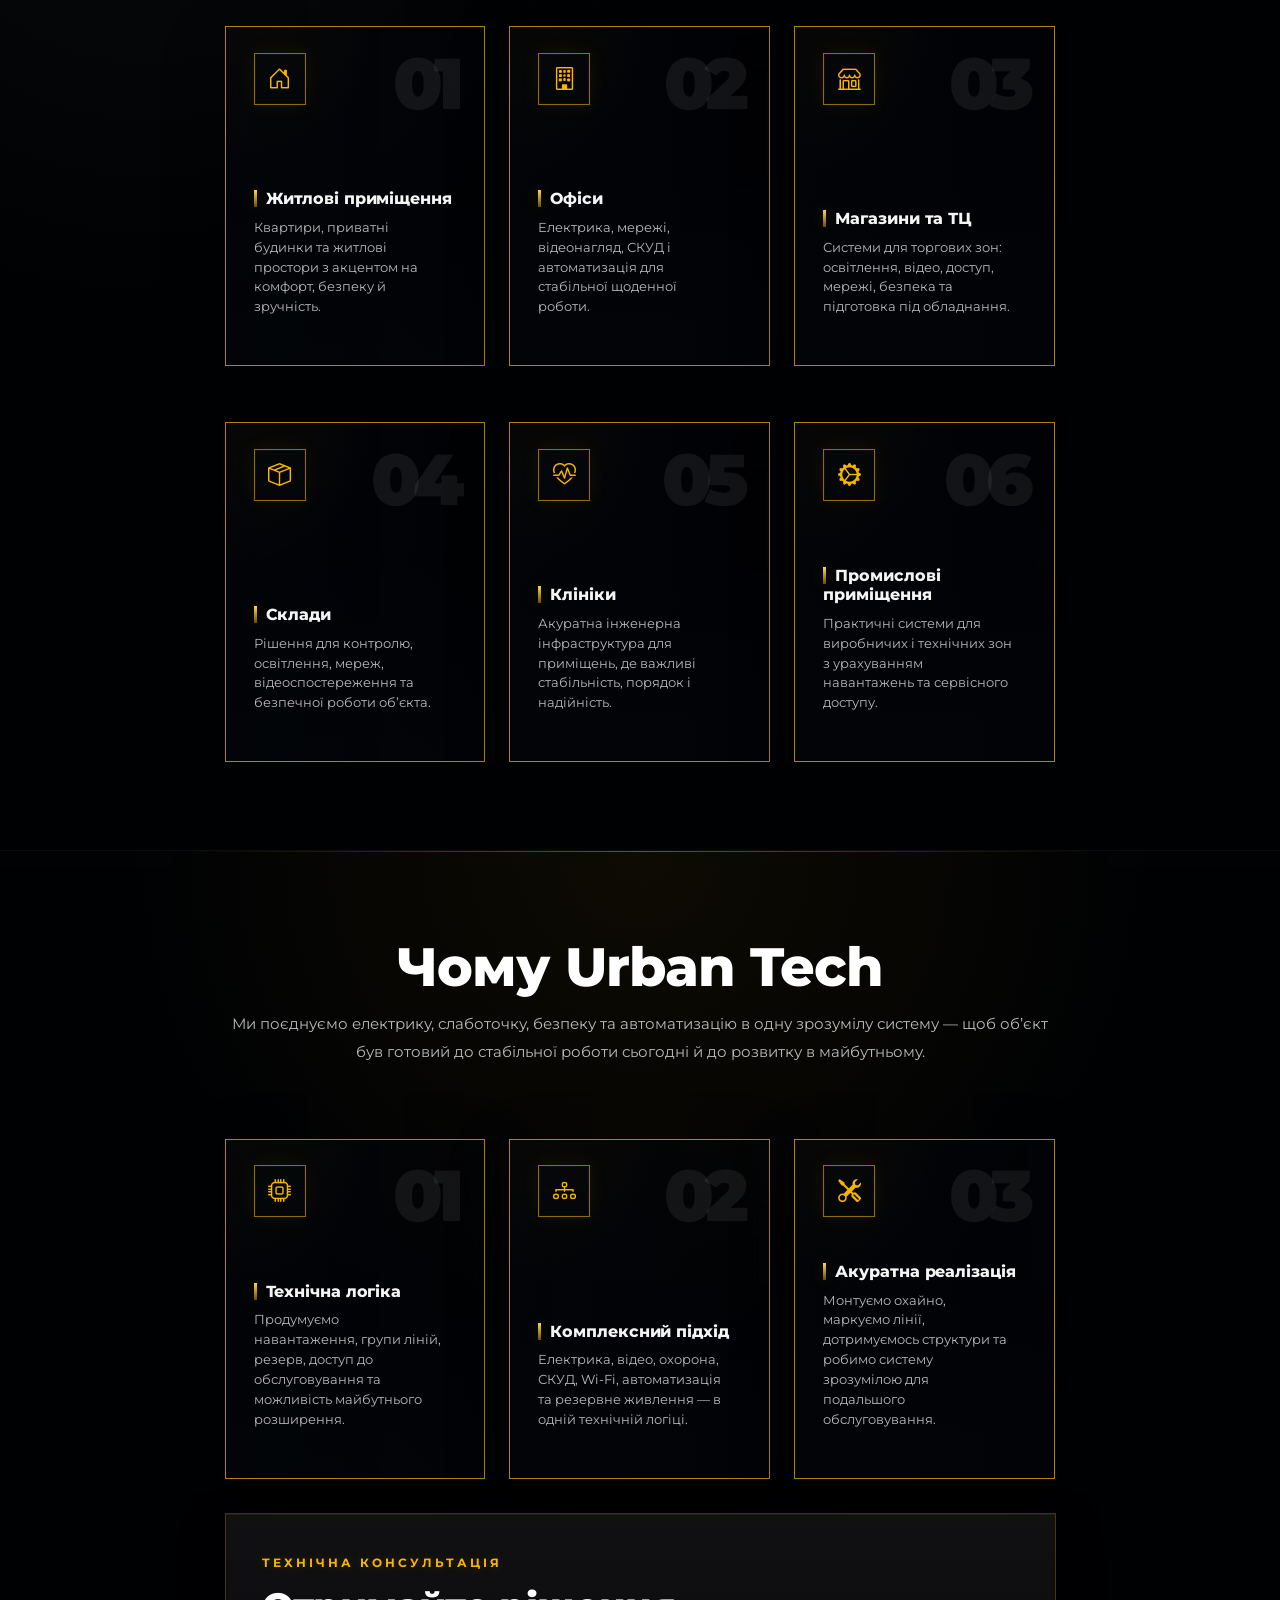
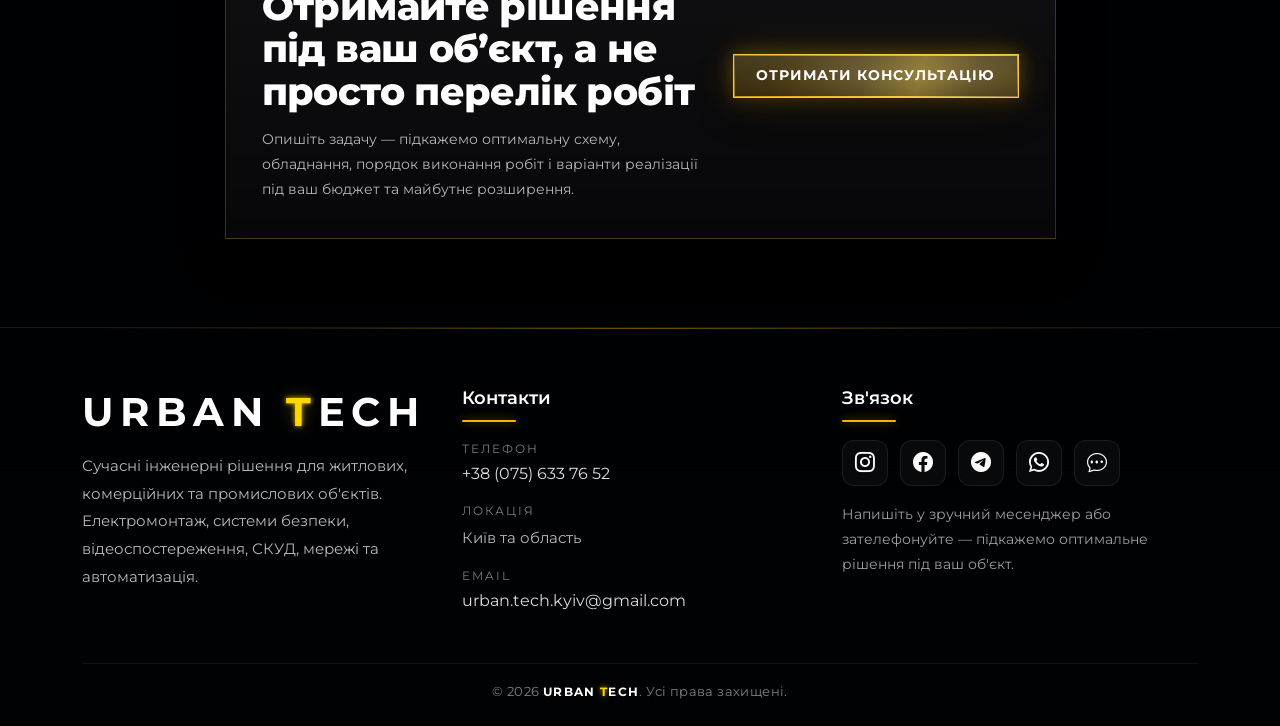
==== commit 80e73591: "Use services consultation block and footer on home" ====
--- a/index.html
+++ b/index.html
@@ -37,7 +37,7 @@
   <nav id="ut-main-nav" role="navigation">
     <a href="#" class="js-ut-nav-toggle ut-nav-toggle active" aria-label="Закрити меню"><i></i></a>
     <div class="js-fullheight ut-table">
-      <div class="ut-table-cell js-fullheight">
+      <div class="js-fullheight ut-table-cell">
         <div class="row no-gutters">
           <div class="col-md-12 text-center">
             <a href="index.html" class="logo-text">URBAN <span class="highlight">T</span>ECH</a>
@@ -140,7 +140,7 @@
         </div>
       </div>
     </section>
-    
+
     <section class="home-work-section" id="home-services-preview">
       <div class="container">
         <div class="row justify-content-center">
@@ -411,9 +411,12 @@
               </article>
             </div>
 
-            <div class="ut-consult-card text-center">
-              <span>Потрібно зрозуміти, з чого почати?</span>
-              <h3>Опишіть ваш об’єкт — ми підкажемо, яке рішення буде технічно правильним.</h3>
+            <div class="services-cta glass-card">
+              <div>
+                <span>Технічна консультація</span>
+                <h2>Отримайте рішення під ваш об’єкт, а не просто перелік робіт</h2>
+                <p>Опишіть задачу — підкажемо оптимальну схему, обладнання, порядок виконання робіт і варіанти реалізації під ваш бюджет та майбутнє розширення.</p>
+              </div>
               <a href="#" class="bttn-more bttn-more--gold" data-contact-open>Отримати консультацію</a>
             </div>
           </div>
@@ -422,45 +425,54 @@
     </section>
   </main>
 
-  <footer class="footer-urban">
+  <footer class="footer-urban text-white">
     <div class="container">
-      <div class="row gy-4">
+      <div class="row gy-4 align-items-start">
         <div class="col-12 col-lg-4">
-          <h2 class="footer-brand brand-logo-text">URBAN <span class="highlight">T</span>ECH</h2>
-          <p class="footer-text">
-            Комплексні інженерні рішення для дому та бізнесу: електромережі, системи безпеки,
-            відеоспостереження, СКУД, мережі та автоматизація.
-          </p>
+          <div class="footer-brand-wrap">
+            <h3 class="footer-brand mb-3">
+              <span class="brand-logo-text">URBAN <span class="highlight">T</span>ECH</span>
+            </h3>
+            <p class="footer-text mb-0">
+              Сучасні інженерні рішення для житлових, комерційних та промислових об'єктів.
+              Електромонтаж, системи безпеки, відеоспостереження, СКУД, мережі та автоматизація.
+            </p>
+          </div>
         </div>
         <div class="col-12 col-md-6 col-lg-4">
-          <h3 class="footer-title">Контакти</h3>
+          <h5 class="footer-title">Контакти</h5>
           <div class="footer-contact-item">
             <span class="footer-label">Телефон</span>
-            <a class="footer-link" href="tel:+380756337652">+38 (075) 633 76 52</a>
+            <a href="tel:+380756337652" class="footer-link">+38 (075) 633 76 52</a>
           </div>
           <div class="footer-contact-item">
-            <span class="footer-label">Графік</span>
-            <p class="footer-note mb-0">Пн–Пт: за домовленістю<br>Сб–Нд: термінові заявки / за домовленістю</p>
+            <span class="footer-label">Локація</span>
+            <p class="footer-text mb-0">Київ та область</p>
           </div>
           <div class="footer-contact-item">
-            <span class="footer-label">Регіон</span>
-            <p class="footer-note mb-0">Київ та Київська область</p>
+            <span class="footer-label">Email</span>
+            <a href="mailto:urban.tech.kyiv@gmail.com" class="footer-link">urban.tech.kyiv@gmail.com</a>
           </div>
         </div>
         <div class="col-12 col-md-6 col-lg-4">
-          <h3 class="footer-title">Зв’язатися</h3>
+          <h5 class="footer-title">Зв'язок</h5>
           <div class="footer-socials">
+            <a href="#" class="footer-social" aria-label="Instagram"><i class="bi bi-instagram"></i></a>
+            <a href="#" class="footer-social" aria-label="Facebook"><i class="bi bi-facebook"></i></a>
             <a href="https://t.me/" class="footer-social" aria-label="Telegram"><i class="bi bi-telegram"></i></a>
-            <a href="viber://chat?number=%2B380756337652" class="footer-social" aria-label="Viber"><i class="bi bi-telephone"></i></a>
             <a href="https://wa.me/380756337652" class="footer-social" aria-label="WhatsApp"><i class="bi bi-whatsapp"></i></a>
-          </div>
-          <p class="footer-note mt-3">
-            Напишіть нам у зручний месенджер — уточнимо задачу, тип об’єкта та підкажемо наступні кроки.
+            <a href="viber://chat?number=%2B380756337652" class="footer-social footer-social--viber" aria-label="Viber"><i class="bi bi-chat-dots"></i></a>
+          </div>
+          <p class="footer-note mt-3 mb-0">
+            Напишіть у зручний месенджер або зателефонуйте — підкажемо оптимальне рішення під ваш об'єкт.
           </p>
         </div>
       </div>
       <div class="footer-bottom text-center">
-        <p class="mb-0">© 2026 Urban Tech. Всі права захищені.</p>
+        <p class="mb-0">
+          © 2026 <span class="brand-logo-text brand-logo-text--inline">URBAN <span class="highlight">T</span>ECH</span>.
+          Усі права захищені.
+        </p>
       </div>
     </div>
   </footer>
@@ -501,4 +513,4 @@
   <script src="js/main.js"></script>
 </body>
 
-</html>
+</html>
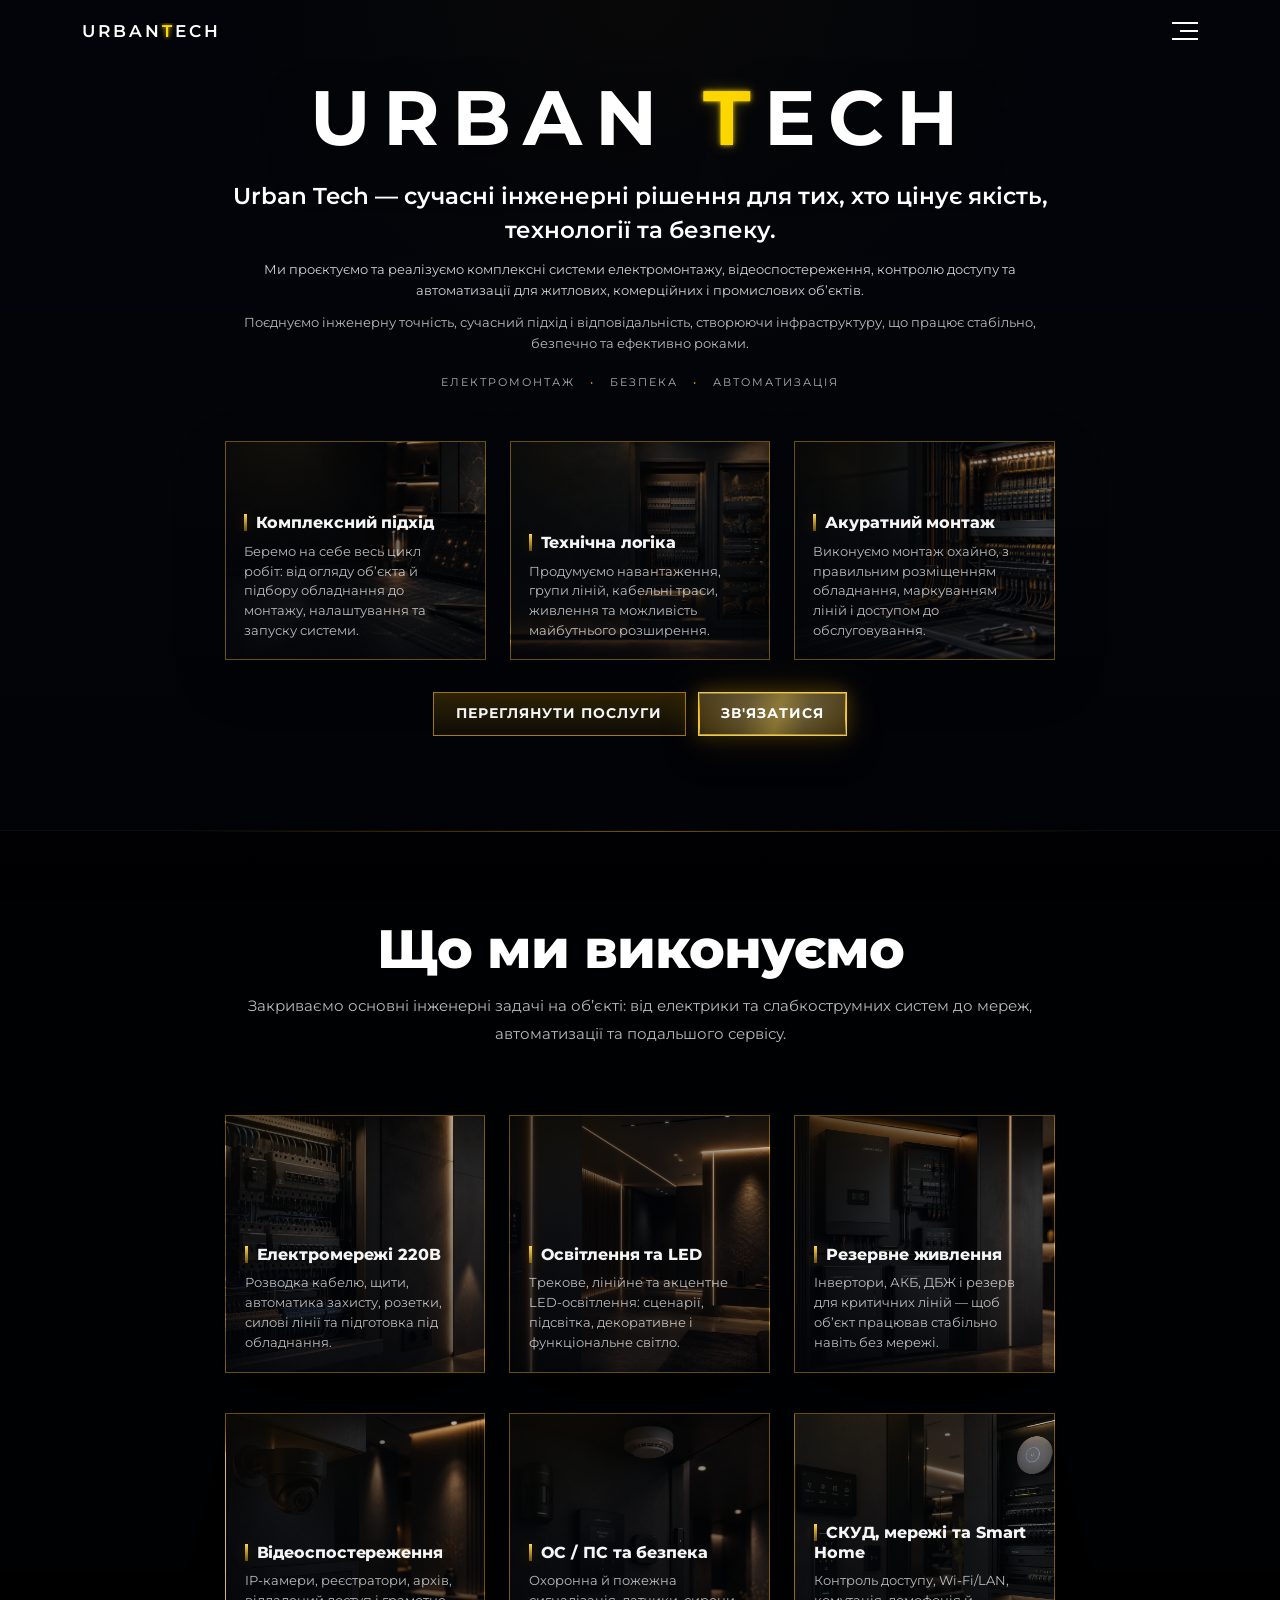
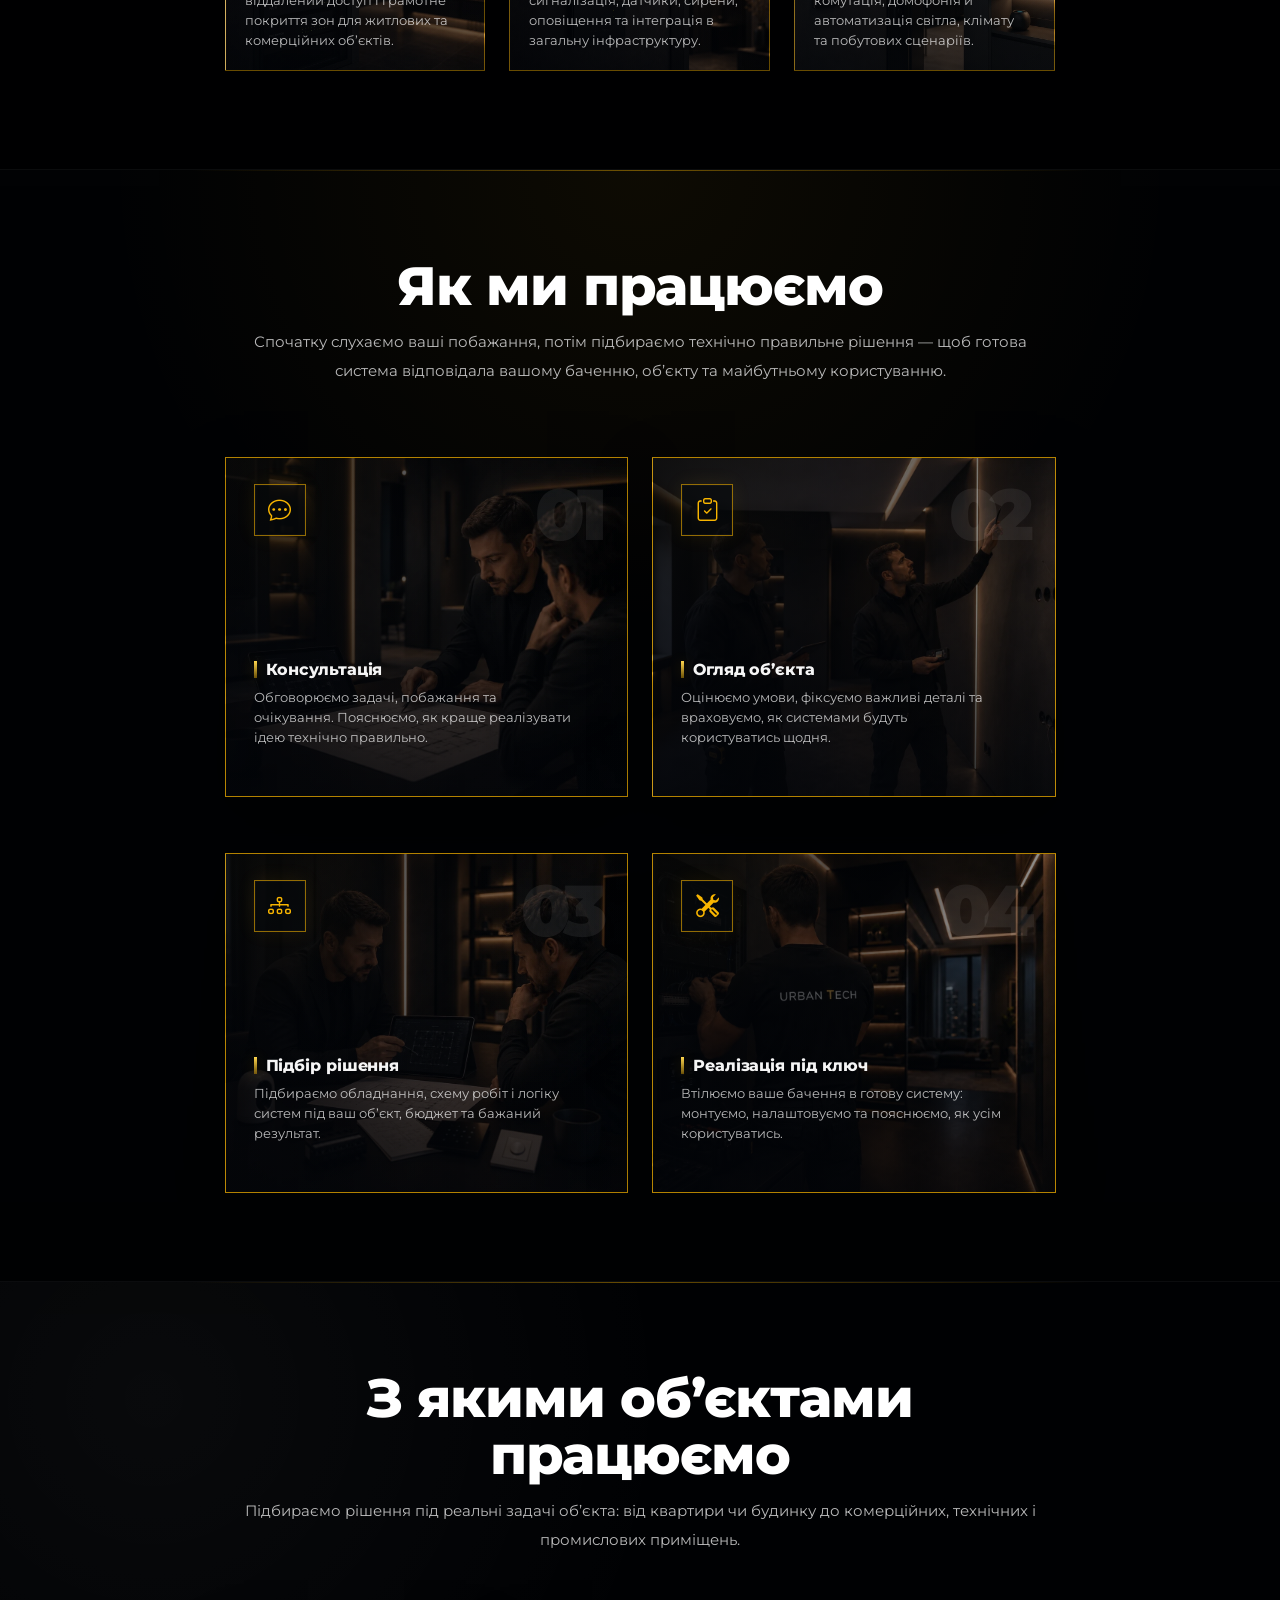
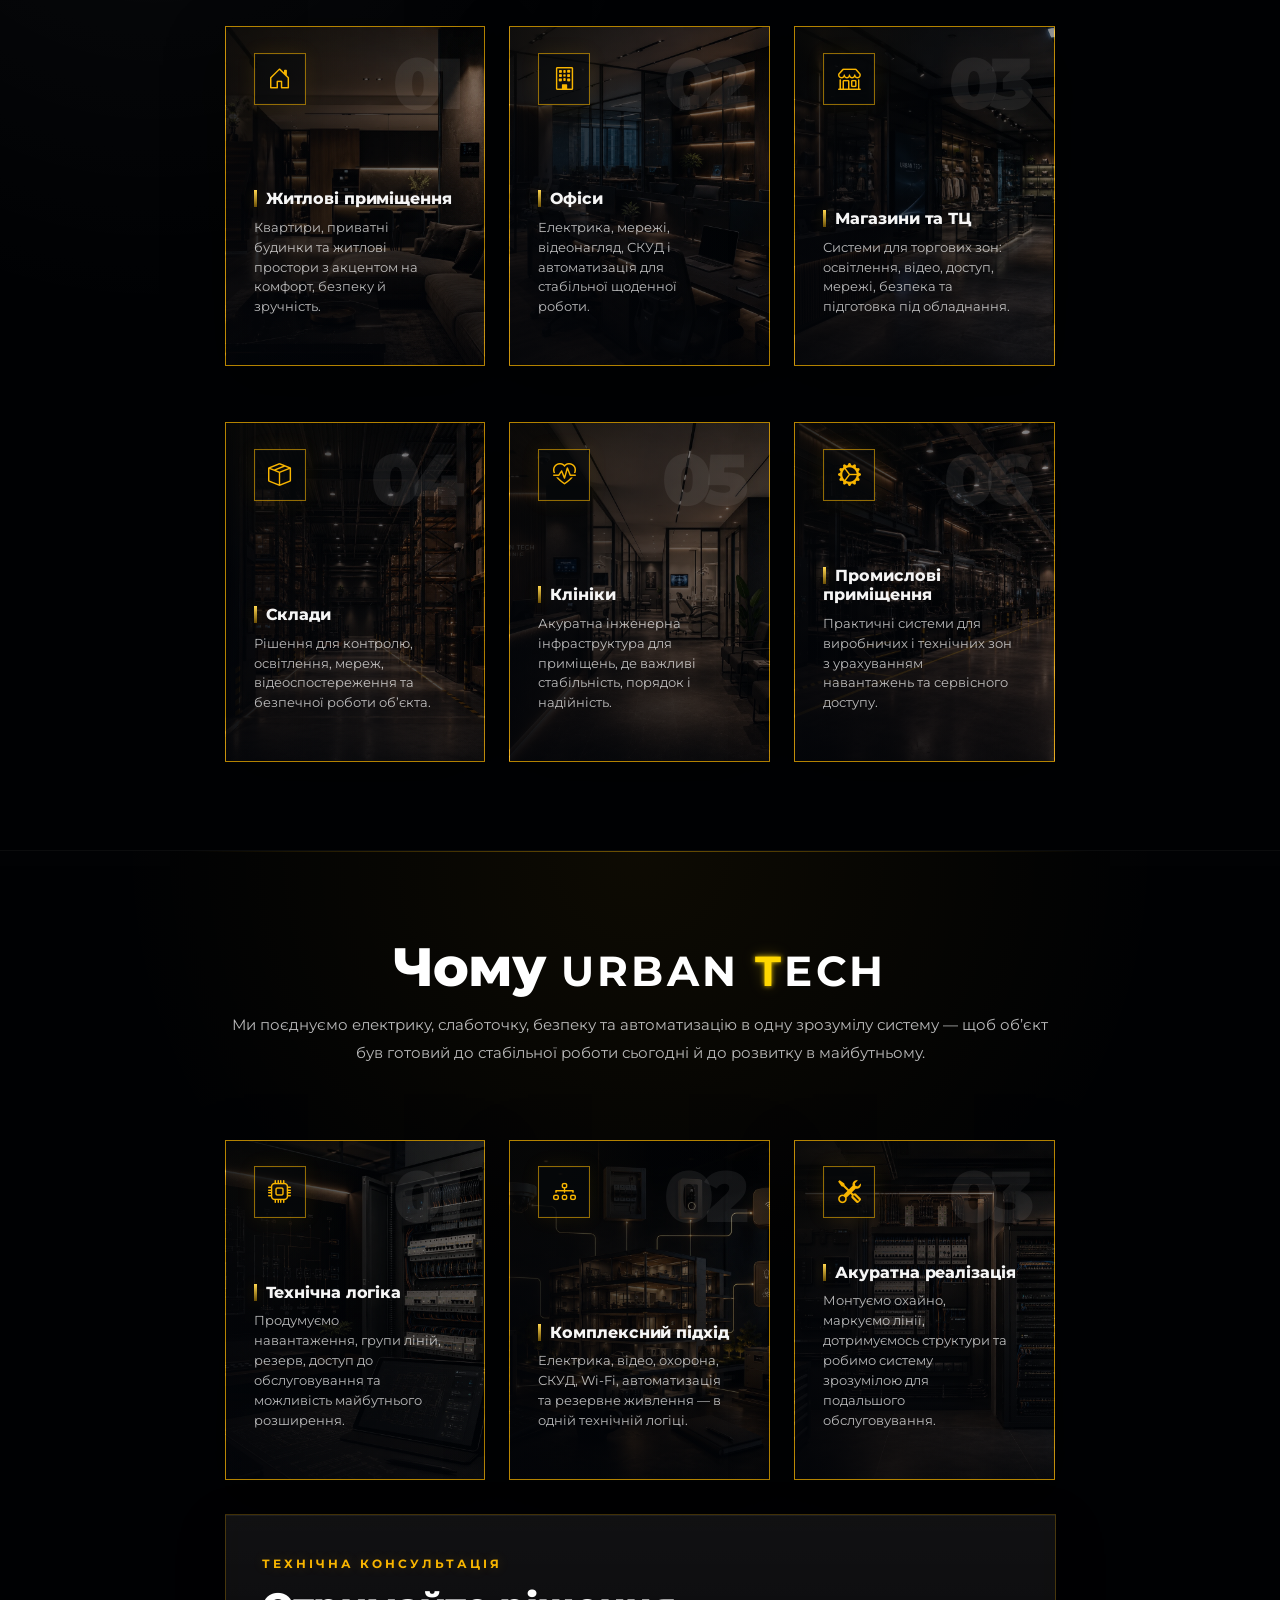
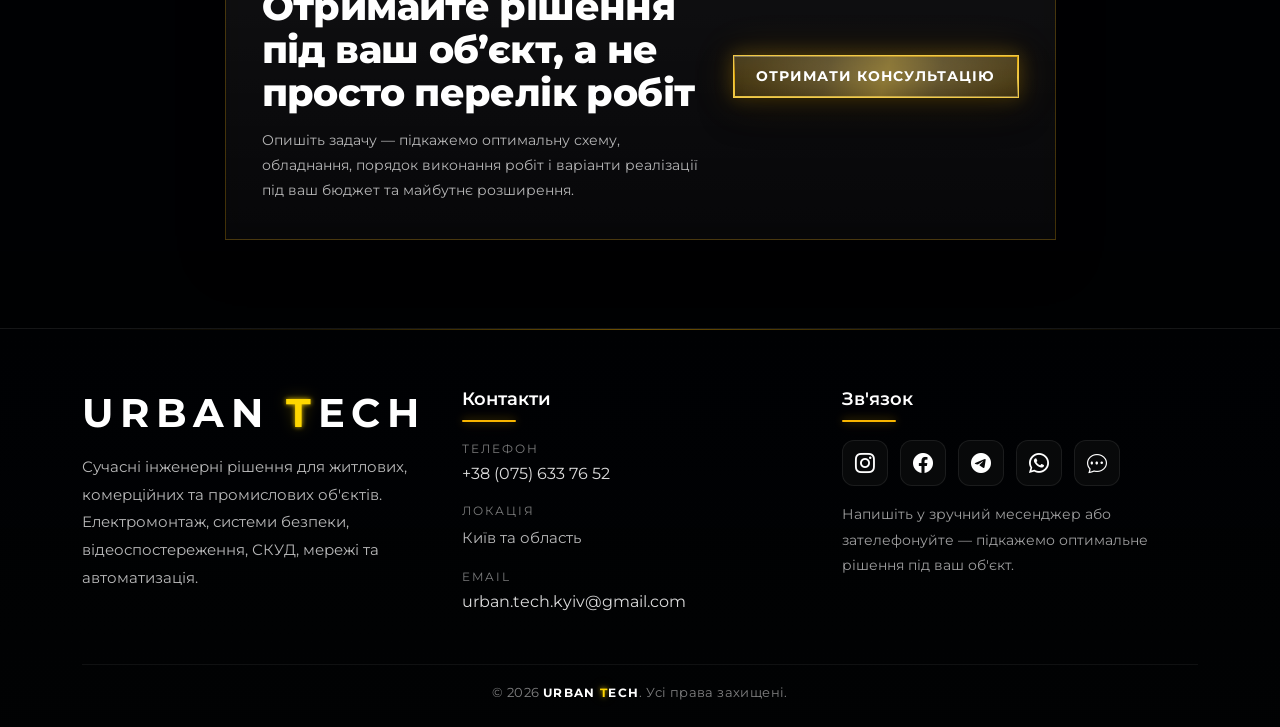
==== commit 52d2d08c: "Move home page content from JS into HTML" ====
--- a/index.html
+++ b/index.html
@@ -297,7 +297,7 @@
 
             <div class="row g-4 ut-step-card-row" aria-label="Типи об’єктів Urban Tech">
               <div class="col-12 col-md-6 col-lg-4">
-                <article class="card h-100 ut-step-card" style="--ut-step-image: none;" aria-label="Житлові приміщення">
+                <article class="card h-100 ut-step-card" style="--ut-step-image: url('../assets/img/main/cards/object-residential.webp');" aria-label="Житлові приміщення">
                   <div class="card-body ut-step-card__body">
                     <div class="ut-step-card__top">
                       <div class="ut-step-card__icon"><i class="bi bi-house-door"></i></div>
@@ -310,7 +310,7 @@
               </div>
 
               <div class="col-12 col-md-6 col-lg-4">
-                <article class="card h-100 ut-step-card" style="--ut-step-image: none;" aria-label="Офіси">
+                <article class="card h-100 ut-step-card" style="--ut-step-image: url('../assets/img/main/cards/object-offices.webp');" aria-label="Офіси">
                   <div class="card-body ut-step-card__body">
                     <div class="ut-step-card__top">
                       <div class="ut-step-card__icon"><i class="bi bi-building"></i></div>
@@ -323,7 +323,7 @@
               </div>
 
               <div class="col-12 col-md-6 col-lg-4">
-                <article class="card h-100 ut-step-card" style="--ut-step-image: none;" aria-label="Магазини та ТЦ">
+                <article class="card h-100 ut-step-card" style="--ut-step-image: url('../assets/img/main/cards/object-retail-mall.webp');" aria-label="Магазини та ТЦ">
                   <div class="card-body ut-step-card__body">
                     <div class="ut-step-card__top">
                       <div class="ut-step-card__icon"><i class="bi bi-shop"></i></div>
@@ -336,7 +336,7 @@
               </div>
 
               <div class="col-12 col-md-6 col-lg-4">
-                <article class="card h-100 ut-step-card" style="--ut-step-image: none;" aria-label="Склади">
+                <article class="card h-100 ut-step-card" style="--ut-step-image: url('../assets/img/main/cards/object-warehouses.webp');" aria-label="Склади">
                   <div class="card-body ut-step-card__body">
                     <div class="ut-step-card__top">
                       <div class="ut-step-card__icon"><i class="bi bi-box-seam"></i></div>
@@ -349,7 +349,7 @@
               </div>
 
               <div class="col-12 col-md-6 col-lg-4">
-                <article class="card h-100 ut-step-card" style="--ut-step-image: none;" aria-label="Клініки">
+                <article class="card h-100 ut-step-card" style="--ut-step-image: url('../assets/img/main/cards/object-clinics.webp');" aria-label="Клініки">
                   <div class="card-body ut-step-card__body">
                     <div class="ut-step-card__top">
                       <div class="ut-step-card__icon"><i class="bi bi-heart-pulse"></i></div>
@@ -362,7 +362,7 @@
               </div>
 
               <div class="col-12 col-md-6 col-lg-4">
-                <article class="card h-100 ut-step-card" style="--ut-step-image: none;" aria-label="Промислові приміщення">
+                <article class="card h-100 ut-step-card" style="--ut-step-image: url('../assets/img/main/cards/object-industrial.webp');" aria-label="Промислові приміщення">
                   <div class="card-body ut-step-card__body">
                     <div class="ut-step-card__top">
                       <div class="ut-step-card__icon"><i class="bi bi-gear-wide-connected"></i></div>
@@ -384,31 +384,52 @@
         <div class="row justify-content-center">
           <div class="col-12 col-lg-10 col-xl-9">
             <div class="section-head text-center">
-              <h2>Чому Urban Tech</h2>
+              <h2>Чому <span class="brand-logo-text brand-logo-text--inline">URBAN <span class="highlight">T</span>ECH</span></h2>
               <p>
-                Ми робимо електрику та слаботочку комплексно — не просто тягнемо кабелі,
-                а доводимо систему до готового результату: охорона, відео, мережі, обладнання й налаштування.
+                Ми поєднуємо електрику, слаботочку, безпеку та автоматизацію в одну зрозумілу систему —
+                щоб об’єкт був готовий до стабільної роботи сьогодні й до розвитку в майбутньому.
               </p>
             </div>
 
-            <div class="ut-why-grid">
-              <article class="ut-extra-card ut-why-card">
-                <div class="ut-card-icon"><i class="bi bi-cpu"></i></div>
-                <h3>Технічне мислення</h3>
-                <p>Працюємо не “по точках”, а по логіці системи: навантаження, резерв, доступ до обслуговування, майбутні зміни.</p>
-              </article>
-
-              <article class="ut-extra-card ut-why-card">
-                <div class="ut-card-icon"><i class="bi bi-shield-check"></i></div>
-                <h3>Безпека і надійність</h3>
-                <p>Робимо так, щоб система була стабільною, зрозумілою й не створювала проблем після ремонту або запуску об’єкта.</p>
-              </article>
-
-              <article class="ut-extra-card ut-why-card">
-                <div class="ut-card-icon"><i class="bi bi-lightning-charge"></i></div>
-                <h3>Комплексний підхід</h3>
-                <p>Електрика, відео, охорона, СКУД, Wi‑Fi, автоматизація та резервне живлення — в одній технічній логіці.</p>
-              </article>
+            <div class="row g-4 ut-step-card-row ut-why-step-card-row" aria-label="Переваги Urban Tech">
+              <div class="col-12 col-md-6 col-lg-4">
+                <article class="card h-100 ut-step-card" style="--ut-step-image: url('../assets/img/main/cards/why-technical-logic.webp');" aria-label="Технічна логіка">
+                  <div class="card-body ut-step-card__body">
+                    <div class="ut-step-card__top">
+                      <div class="ut-step-card__icon"><i class="bi bi-cpu"></i></div>
+                      <span class="ut-step-card__number">01</span>
+                    </div>
+                    <h3 class="ut-step-card__title">Технічна логіка</h3>
+                    <p class="ut-step-card__text mb-0">Продумуємо навантаження, групи ліній, резерв, доступ до обслуговування та можливість майбутнього розширення.</p>
+                  </div>
+                </article>
+              </div>
+
+              <div class="col-12 col-md-6 col-lg-4">
+                <article class="card h-100 ut-step-card" style="--ut-step-image: url('../assets/img/main/cards/why-complex-approach.webp');" aria-label="Комплексний підхід">
+                  <div class="card-body ut-step-card__body">
+                    <div class="ut-step-card__top">
+                      <div class="ut-step-card__icon"><i class="bi bi-diagram-3"></i></div>
+                      <span class="ut-step-card__number">02</span>
+                    </div>
+                    <h3 class="ut-step-card__title">Комплексний підхід</h3>
+                    <p class="ut-step-card__text mb-0">Електрика, відео, охорона, СКУД, Wi-Fi, автоматизація та резервне живлення — в одній технічній логіці.</p>
+                  </div>
+                </article>
+              </div>
+
+              <div class="col-12 col-md-6 col-lg-4">
+                <article class="card h-100 ut-step-card" style="--ut-step-image: url('../assets/img/main/cards/why-neat-execution.webp');" aria-label="Акуратна реалізація">
+                  <div class="card-body ut-step-card__body">
+                    <div class="ut-step-card__top">
+                      <div class="ut-step-card__icon"><i class="bi bi-tools"></i></div>
+                      <span class="ut-step-card__number">03</span>
+                    </div>
+                    <h3 class="ut-step-card__title">Акуратна реалізація</h3>
+                    <p class="ut-step-card__text mb-0">Монтуємо охайно, маркуємо лінії, дотримуємось структури та робимо систему зрозумілою для подальшого обслуговування.</p>
+                  </div>
+                </article>
+              </div>
             </div>
 
             <div class="services-cta glass-card">
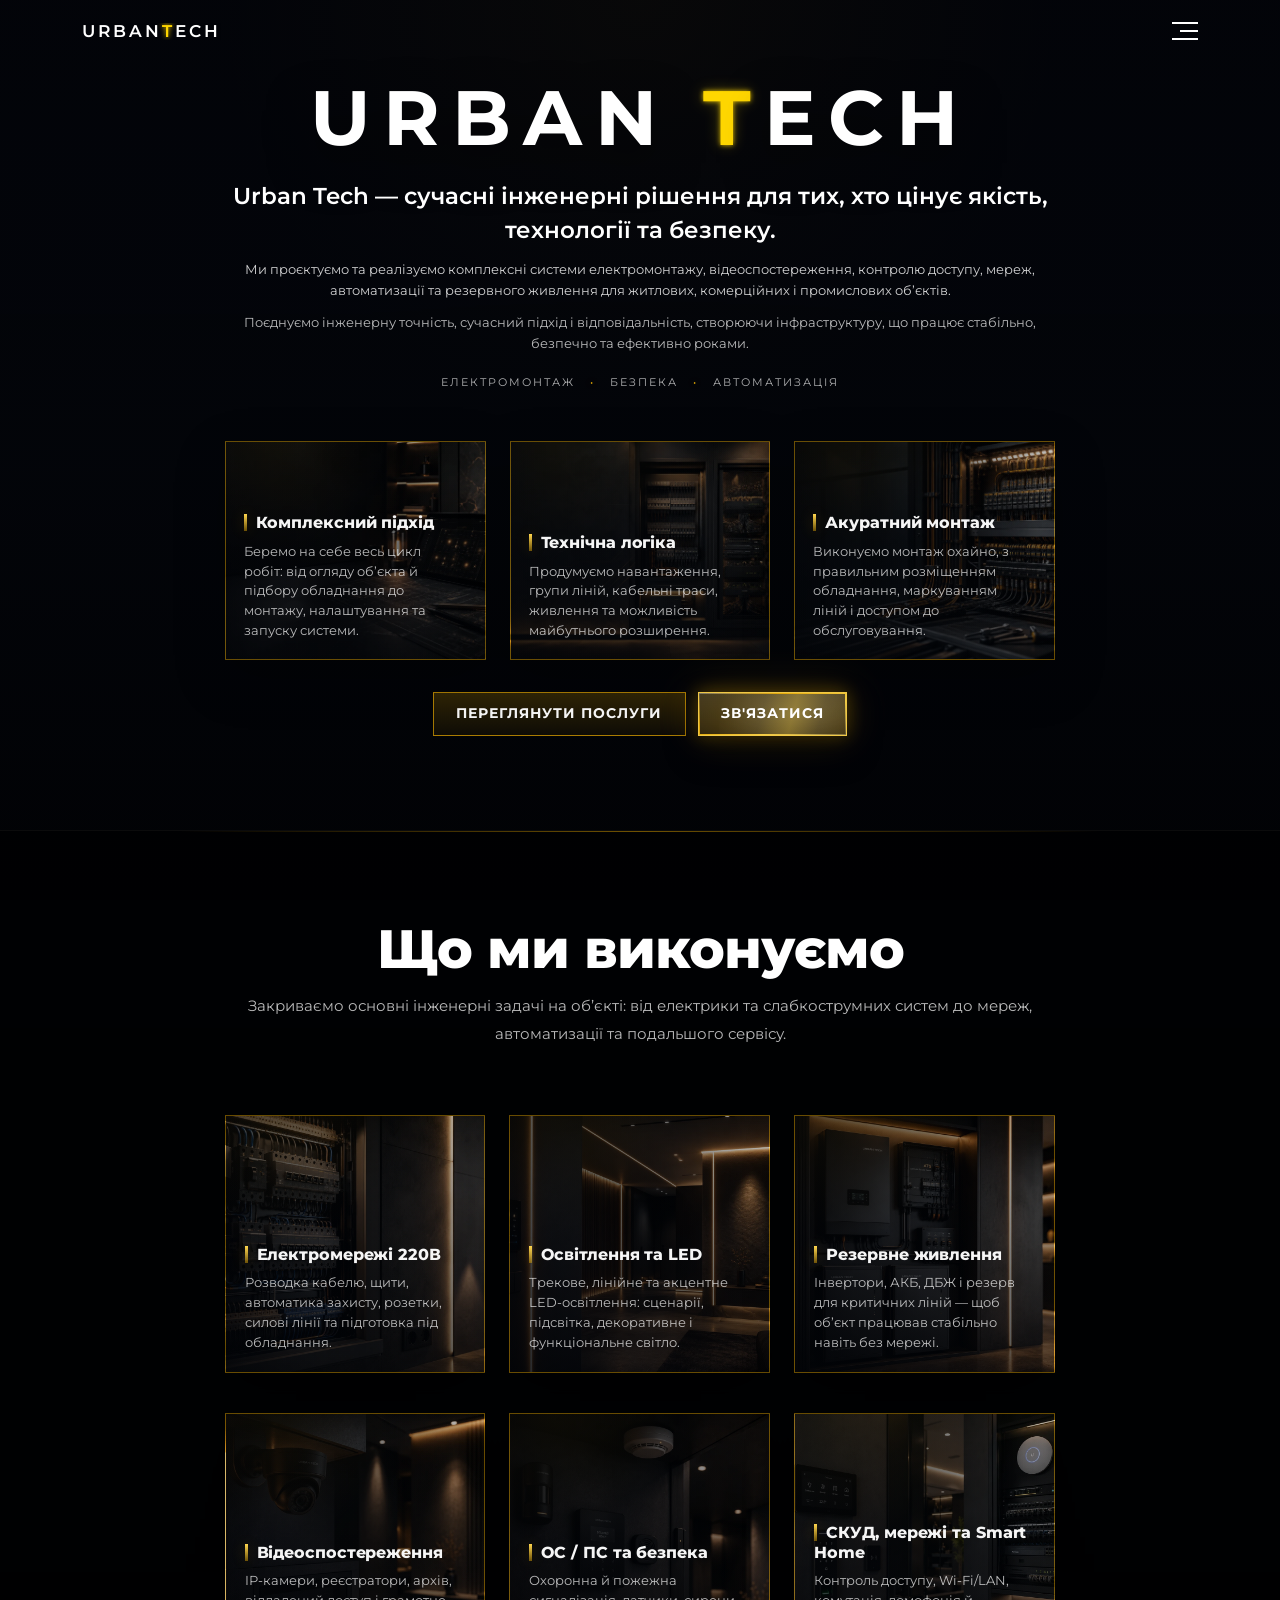
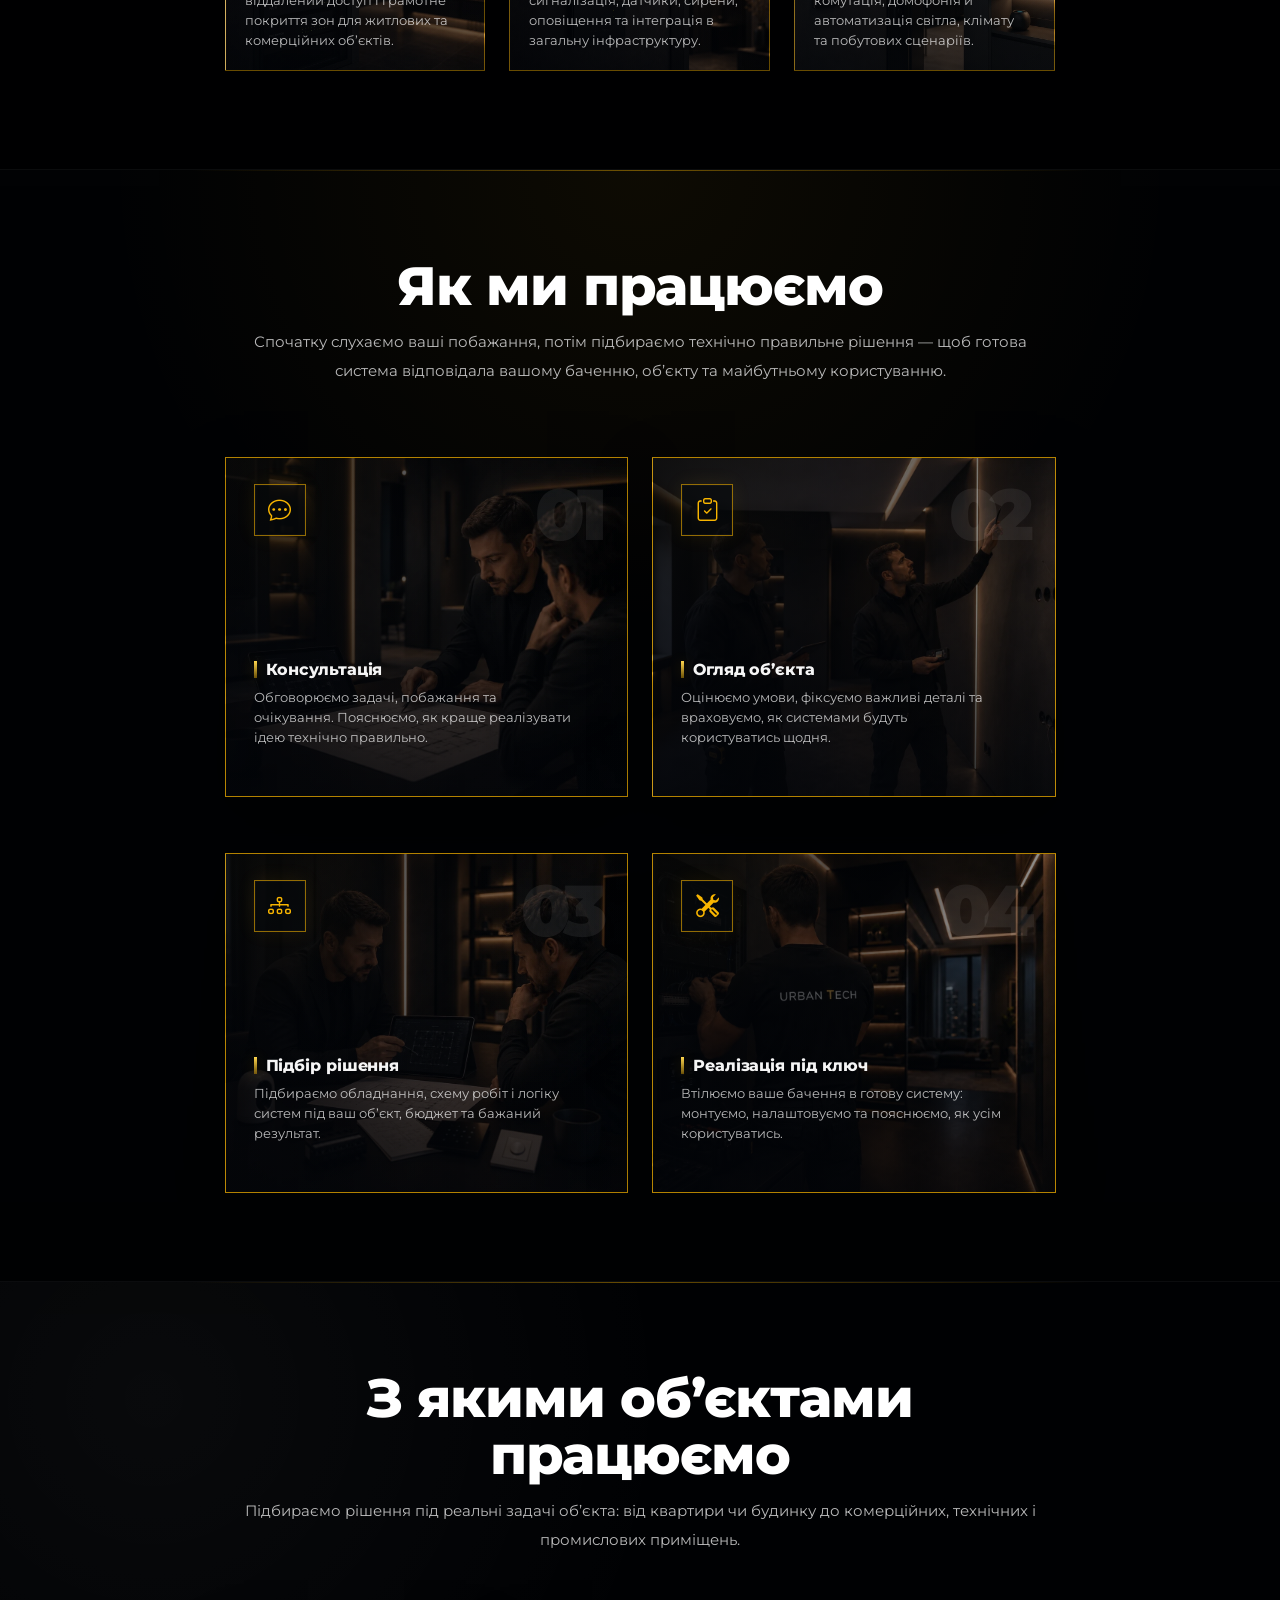
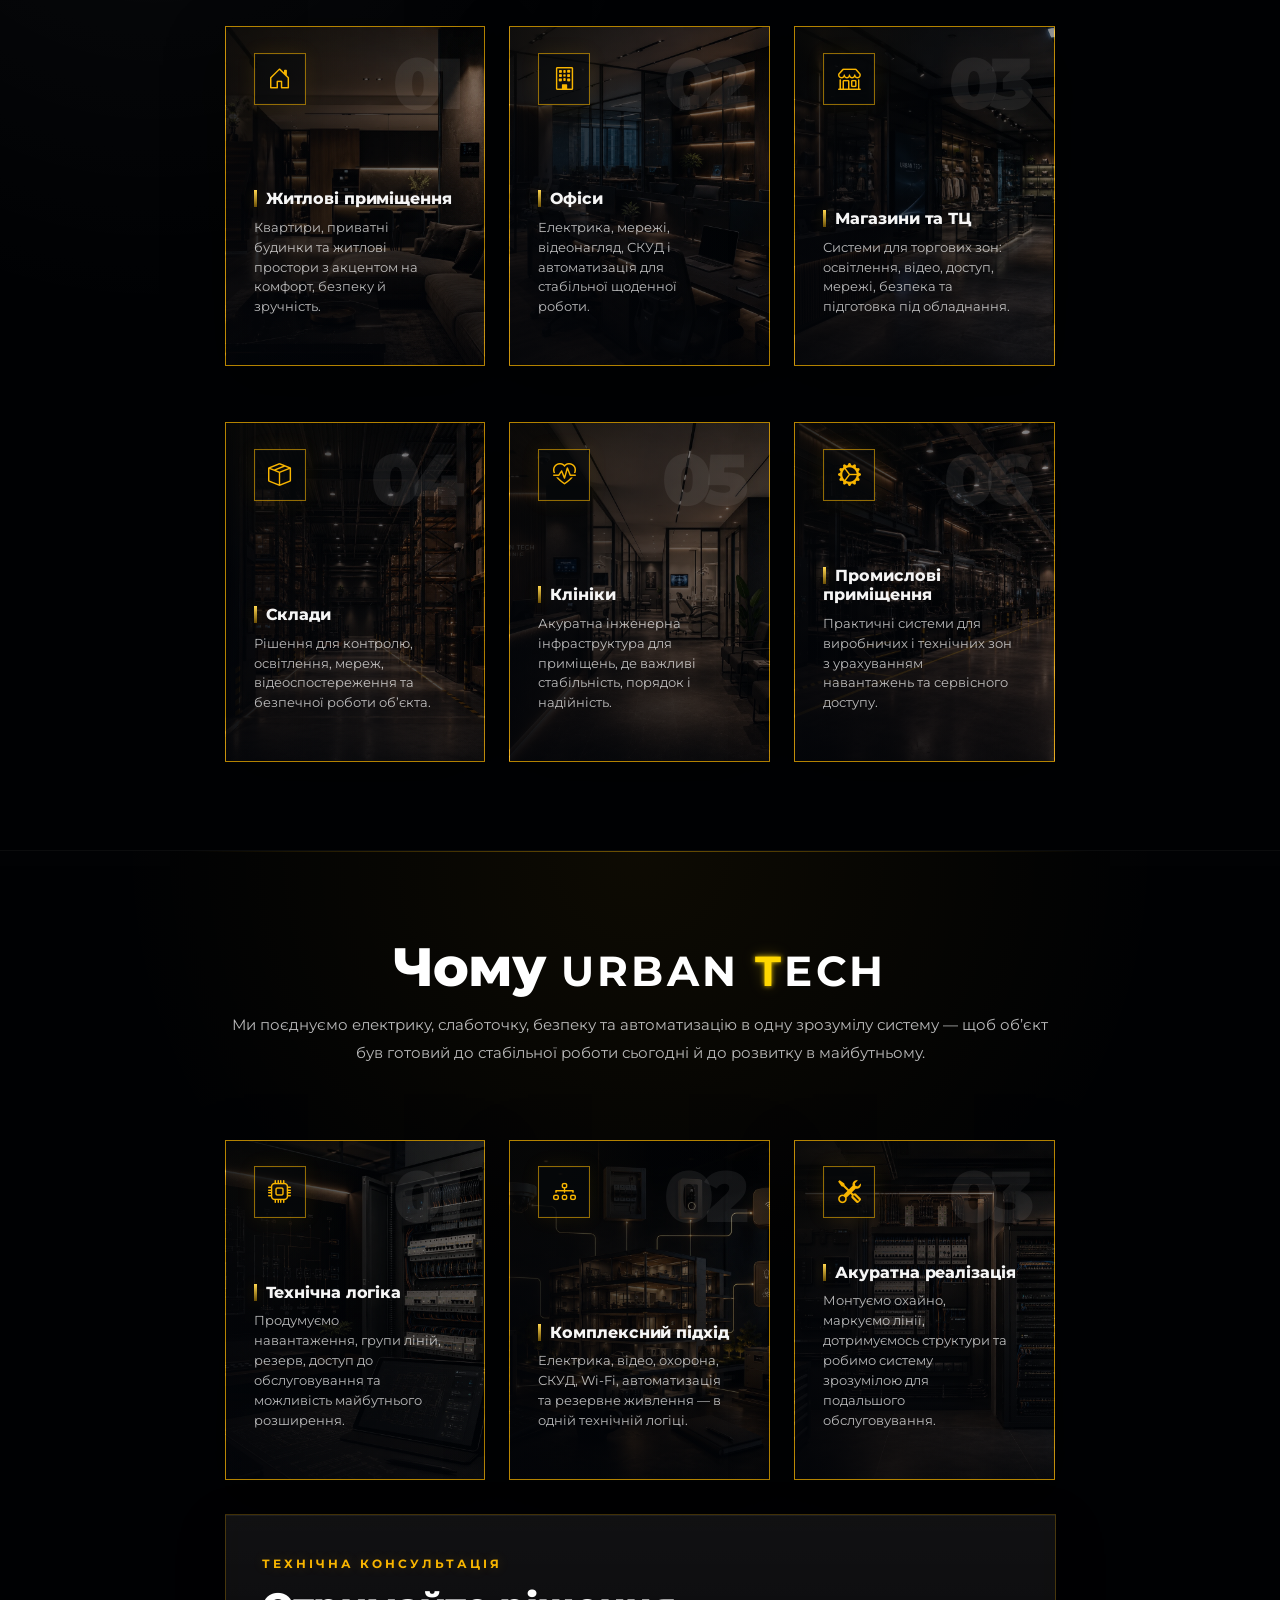
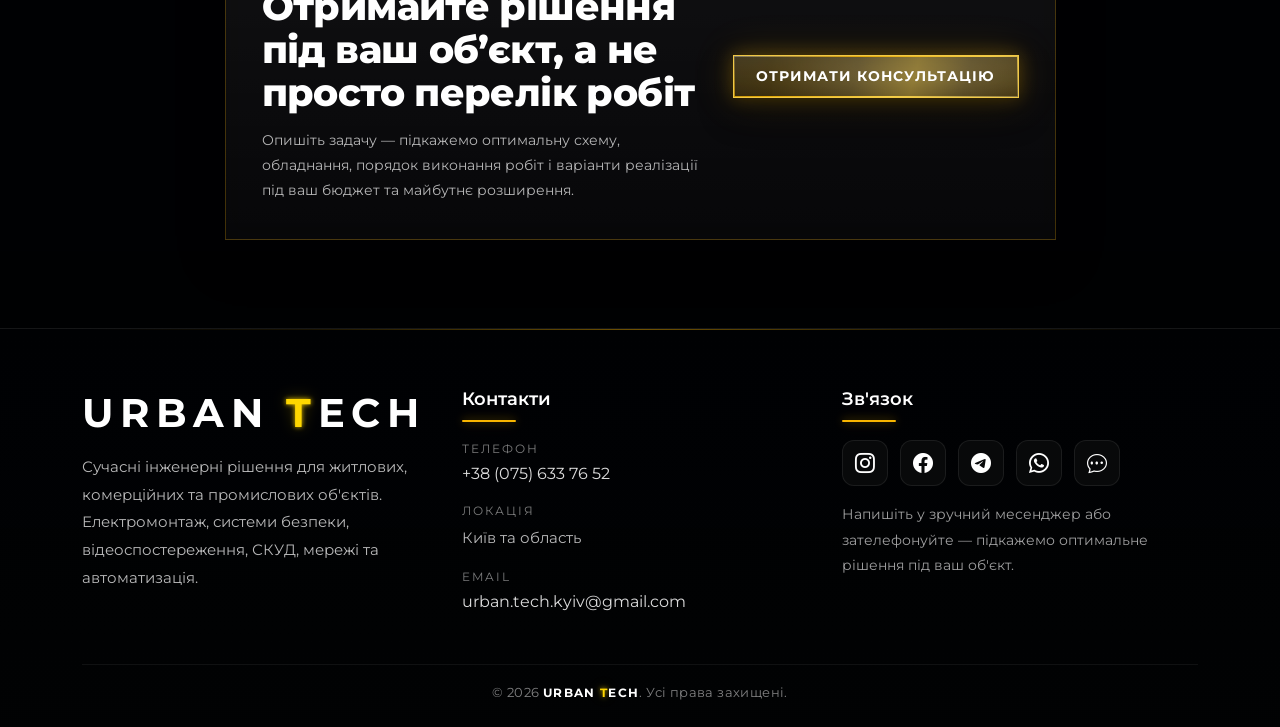
==== commit 1f4bd0ae: "Improve homepage SEO metadata and structured data" ====
--- a/index.html
+++ b/index.html
@@ -2,10 +2,100 @@
 <html lang="uk">
 
 <head>
-  <title>Urban Tech - Комплексні інженерні рішення</title>
+  <title>Urban Tech — електромонтаж, відеоспостереження, СКУД і Smart Home у Києві</title>
   <meta charset="utf-8">
   <meta name="viewport" content="width=device-width, initial-scale=1, shrink-to-fit=no">
-  <meta name="description" content="Urban Tech — електромонтаж, системи безпеки, відеоспостереження, СКУД, мережі та автоматизація для дому й бізнесу в Києві.">
+  <meta name="description" content="Urban Tech — електромонтаж, відеоспостереження, СКУД, Smart Home, мережі й резервне живлення для дому та бізнесу в Києві й області.">
+  <meta name="robots" content="index, follow">
+  <meta name="theme-color" content="#05070c">
+  <link rel="canonical" href="https://urban-tech.com.ua/">
+
+  <meta property="og:site_name" content="Urban Tech">
+  <meta property="og:title" content="Urban Tech — електромонтаж, безпека та автоматизація у Києві">
+  <meta property="og:description" content="Комплексні інженерні рішення: електромонтаж, відеоспостереження, СКУД, мережі, Smart Home та резервне живлення для дому й бізнесу.">
+  <meta property="og:type" content="website">
+  <meta property="og:locale" content="uk_UA">
+  <meta property="og:url" content="https://urban-tech.com.ua/">
+  <meta property="og:image" content="https://urban-tech.com.ua/assets/img/main/cards/object-offices.webp">
+  <meta property="og:image:alt" content="Urban Tech — інженерні рішення для офісів, будинків і бізнесу">
+
+  <meta name="twitter:card" content="summary_large_image">
+  <meta name="twitter:title" content="Urban Tech — електромонтаж, безпека та автоматизація у Києві">
+  <meta name="twitter:description" content="Електромонтаж, відеоспостереження, СКУД, Smart Home, мережі та резервне живлення для житлових і комерційних об’єктів.">
+  <meta name="twitter:image" content="https://urban-tech.com.ua/assets/img/main/cards/object-offices.webp">
+
+  <script type="application/ld+json">
+  {
+    "@context": "https://schema.org",
+    "@type": "LocalBusiness",
+    "@id": "https://urban-tech.com.ua/#business",
+    "name": "Urban Tech",
+    "alternateName": "URBAN TECH",
+    "url": "https://urban-tech.com.ua/",
+    "image": "https://urban-tech.com.ua/assets/img/main/cards/object-offices.webp",
+    "description": "Urban Tech виконує електромонтаж, відеоспостереження, СКУД, мережі, Smart Home, системи безпеки та резервне живлення для житлових і комерційних об’єктів у Києві та області.",
+    "telephone": "+380756337652",
+    "email": "urban.tech.kyiv@gmail.com",
+    "priceRange": "₴₴",
+    "address": {
+      "@type": "PostalAddress",
+      "addressLocality": "Київ",
+      "addressRegion": "Київська область",
+      "addressCountry": "UA"
+    },
+    "areaServed": [
+      {
+        "@type": "City",
+        "name": "Київ"
+      },
+      {
+        "@type": "AdministrativeArea",
+        "name": "Київська область"
+      }
+    ],
+    "hasOfferCatalog": {
+      "@type": "OfferCatalog",
+      "name": "Послуги Urban Tech",
+      "itemListElement": [
+        {
+          "@type": "Offer",
+          "itemOffered": {
+            "@type": "Service",
+            "name": "Електромонтаж"
+          }
+        },
+        {
+          "@type": "Offer",
+          "itemOffered": {
+            "@type": "Service",
+            "name": "Відеоспостереження"
+          }
+        },
+        {
+          "@type": "Offer",
+          "itemOffered": {
+            "@type": "Service",
+            "name": "СКУД та контроль доступу"
+          }
+        },
+        {
+          "@type": "Offer",
+          "itemOffered": {
+            "@type": "Service",
+            "name": "Smart Home та автоматизація"
+          }
+        },
+        {
+          "@type": "Offer",
+          "itemOffered": {
+            "@type": "Service",
+            "name": "Резервне живлення"
+          }
+        }
+      ]
+    }
+  }
+  </script>
 
   <link rel="preconnect" href="https://fonts.googleapis.com">
   <link rel="preconnect" href="https://fonts.gstatic.com" crossorigin>
@@ -83,7 +173,7 @@
         <div class="row justify-content-center" data-scrollax-parent="true">
           <div class="col-12 col-lg-10 col-xl-9 text-center hero-info-wrap">
 
-            <h1 class="hero-main-title"><span class="brand-logo-text brand-logo-text--hero">URBAN <span class="highlight">T</span>ECH</span></h1>
+            <h1 class="hero-main-title"><span class="brand-logo-text brand-logo-text--hero">URBAN <span class="highlight">T</span>ECH</span><span class="visually-hidden">Електромонтаж, відеоспостереження, СКУД, Smart Home, мережі та резервне живлення у Києві</span></h1>
 
             <p class="hero-subtitle">
               Urban Tech — сучасні інженерні рішення для тих, хто цінує якість, технології та безпеку.
@@ -91,7 +181,7 @@
 
             <p class="hero-description">
               Ми проєктуємо та реалізуємо комплексні системи електромонтажу, відеоспостереження,
-              контролю доступу та автоматизації для житлових, комерційних і промислових об’єктів.
+              контролю доступу, мереж, автоматизації та резервного живлення для житлових, комерційних і промислових об’єктів.
             </p>
 
             <p class="hero-description hero-description-secondary">
@@ -498,7 +588,7 @@
     </div>
   </footer>
 
-  <div class="ut-contact-modal" id="ut-contact-modal" aria-hidden="true">
+  <div class="ut-contact-modal" id="utContactModal" aria-hidden="true">
     <div class="ut-contact-modal__backdrop" data-contact-close></div>
     <div class="ut-contact-modal__dialog" role="dialog" aria-modal="true" aria-labelledby="ut-contact-title">
       <button class="ut-contact-modal__close" type="button" data-contact-close aria-label="Закрити">×</button>
--- a/css/home-work-grid.css
+++ b/css/home-work-grid.css
@@ -510,3 +510,187 @@
     font-size: 56px;
   }
 }
+
+/* =========================================================
+   HOME MENU FIX
+   Повертає компактний mobile drawer для головної сторінки.
+   HTML лишається в index.html, стилі — тільки в CSS.
+========================================================= */
+
+html body.hero-wrap #ut-main-nav {
+  background: rgba(0, 0, 0, 0.50) !important;
+  backdrop-filter: blur(5px) !important;
+  -webkit-backdrop-filter: blur(5px) !important;
+}
+
+html body.hero-wrap #ut-main-nav .col-md-12 {
+  width: min(392px, 100vw) !important;
+  max-width: 392px !important;
+  padding: 34px 30px 30px !important;
+  background:
+    linear-gradient(180deg, rgba(8, 10, 13, 0.96), rgba(2, 3, 6, 0.98)),
+    rgba(4, 5, 8, 0.96) !important;
+  border-left: none !important;
+  box-shadow:
+    -26px 0 70px rgba(0, 0, 0, 0.68),
+    inset 1px 0 0 rgba(255, 255, 255, 0.05) !important;
+}
+
+html body.hero-wrap #ut-main-nav .col-md-12::before {
+  content: "";
+  position: absolute;
+  top: 0;
+  left: 0;
+  bottom: 0;
+  width: 1px;
+  background: linear-gradient(
+    180deg,
+    rgba(248, 181, 0, 0.14) 0%,
+    rgba(248, 181, 0, 0.90) 18%,
+    rgba(255, 214, 79, 0.98) 50%,
+    rgba(248, 181, 0, 0.90) 82%,
+    rgba(248, 181, 0, 0.14) 100%
+  );
+  box-shadow:
+    0 0 12px rgba(248, 181, 0, 0.52),
+    0 0 28px rgba(248, 181, 0, 0.30),
+    0 0 52px rgba(248, 181, 0, 0.16);
+  pointer-events: none;
+  z-index: 2;
+}
+
+html body.hero-wrap #ut-main-nav .logo-text {
+  width: fit-content !important;
+  margin: 0 52px 16px 0 !important;
+  display: inline-flex !important;
+  align-items: center !important;
+  font-size: 20px !important;
+  font-weight: 760 !important;
+  line-height: 1 !important;
+  letter-spacing: 3px !important;
+}
+
+html body.hero-wrap #ut-main-nav .col-md-12::after {
+  margin: 0 0 24px !important;
+  padding-bottom: 24px !important;
+  color: rgba(255, 255, 255, 0.60) !important;
+  font-size: 12.5px !important;
+  line-height: 1.55 !important;
+  border-bottom: 1px solid rgba(255, 255, 255, 0.10) !important;
+}
+
+html body.hero-wrap #ut-main-nav ul {
+  width: calc(100% + 30px) !important;
+  margin: 0 0 0 -30px !important;
+}
+
+html body.hero-wrap #ut-main-nav ul li {
+  border-left: none !important;
+  border-bottom: 1px solid rgba(255, 255, 255, 0.095) !important;
+  box-shadow: none !important;
+  transform: translateX(12px);
+}
+
+html body.hero-wrap #ut-main-nav ul li:first-child {
+  border-top: 1px solid rgba(255, 255, 255, 0.095) !important;
+}
+
+html body.hero-wrap #ut-main-nav ul li.active {
+  border-left: none !important;
+  box-shadow: none !important;
+}
+
+html body.hero-wrap #ut-main-nav ul li::after {
+  content: "";
+  position: absolute;
+  left: 0;
+  top: 50%;
+  width: 1px;
+  height: 0;
+  transform: translateY(-50%);
+  background: #ffd64f;
+  opacity: 0;
+  box-shadow:
+    0 0 12px rgba(255, 214, 79, 1),
+    0 0 28px rgba(248, 181, 0, 0.82),
+    0 0 54px rgba(248, 181, 0, 0.52),
+    0 0 84px rgba(248, 181, 0, 0.30);
+  transition: height 0.22s ease, opacity 0.22s ease;
+  pointer-events: none;
+  z-index: 4;
+}
+
+html body.hero-wrap #ut-main-nav ul li:hover::after,
+html body.hero-wrap #ut-main-nav ul li.active::after {
+  height: 48px;
+  opacity: 1;
+}
+
+html body.hero-wrap #ut-main-nav ul li a {
+  min-height: 68px !important;
+  padding: 0 0 0 30px !important;
+  justify-content: flex-start !important;
+  color: rgba(255, 255, 255, 0.84) !important;
+  font-size: clamp(19px, 1.7vw, 23px) !important;
+  font-weight: 360 !important;
+  line-height: 1.15 !important;
+  letter-spacing: 0.15px !important;
+}
+
+html body.hero-wrap #ut-main-nav ul li a::after {
+  content: none !important;
+  display: none !important;
+}
+
+html body.hero-wrap #ut-main-nav ul li a:hover,
+html body.hero-wrap #ut-main-nav ul li.active a {
+  color: #ffd64f !important;
+  padding-left: 34px !important;
+  text-shadow:
+    0 0 12px rgba(255, 214, 79, 0.60),
+    0 0 26px rgba(248, 181, 0, 0.32),
+    0 0 46px rgba(248, 181, 0, 0.16) !important;
+}
+
+html body.hero-wrap #ut-main-nav > .ut-nav-toggle {
+  top: 26px !important;
+  right: 22px !important;
+  width: 32px !important;
+  height: 32px !important;
+  min-width: 32px !important;
+}
+
+html body.hero-wrap #ut-main-nav > .ut-nav-toggle::after {
+  content: "×" !important;
+  display: block !important;
+  color: rgba(255, 255, 255, 0.86) !important;
+  background: transparent !important;
+  border: none !important;
+  font-family: Arial, sans-serif !important;
+  font-size: 31px !important;
+  font-weight: 200 !important;
+  line-height: 1 !important;
+}
+
+html body.hero-wrap #ut-main-nav > .ut-nav-toggle i,
+html body.hero-wrap #ut-main-nav > .ut-nav-toggle i::before,
+html body.hero-wrap #ut-main-nav > .ut-nav-toggle i::after {
+  display: none !important;
+}
+
+@media (max-width: 420px) {
+  html body.hero-wrap #ut-main-nav .col-md-12 {
+    width: calc(100vw - 12px) !important;
+    max-width: calc(100vw - 12px) !important;
+    padding: 31px 30px 30px !important;
+  }
+
+  html body.hero-wrap #ut-main-nav .logo-text {
+    font-size: 20px !important;
+  }
+
+  html body.hero-wrap #ut-main-nav ul li a {
+    min-height: 69px !important;
+    font-size: 23px !important;
+  }
+}
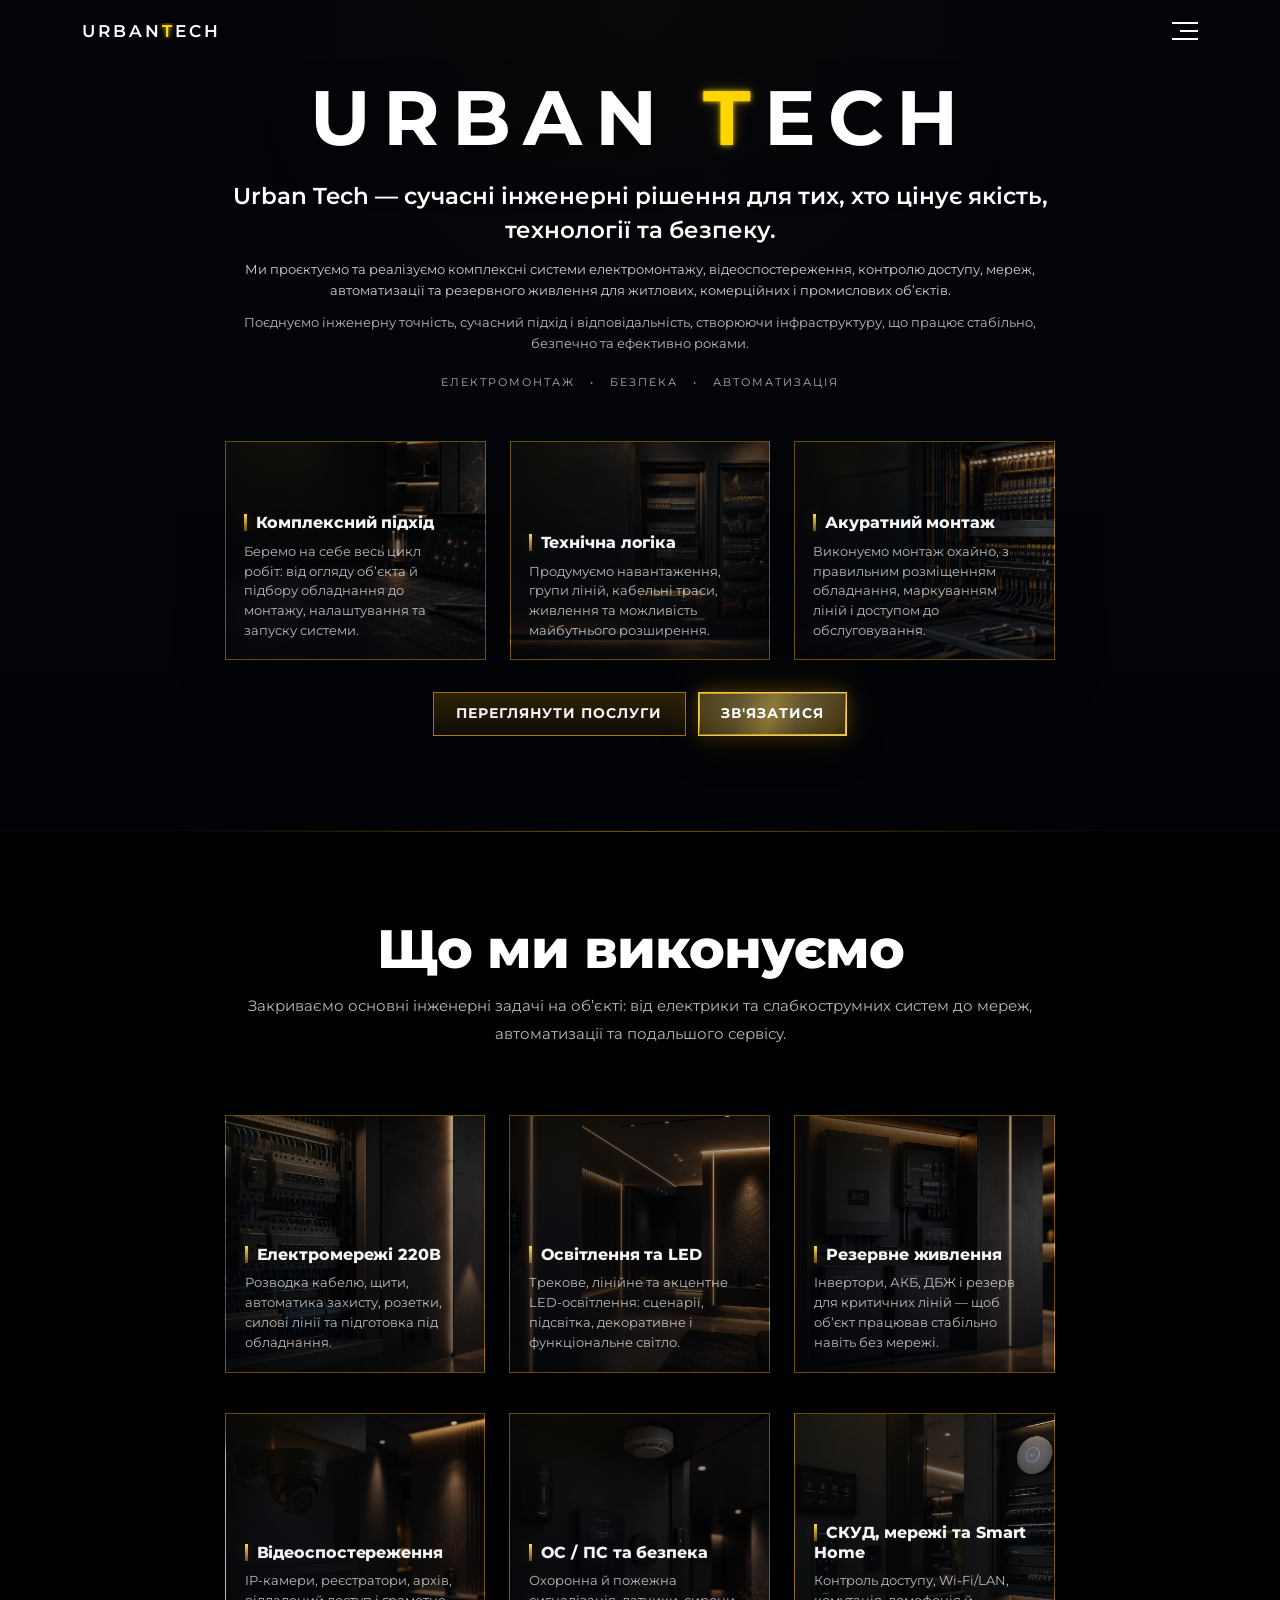
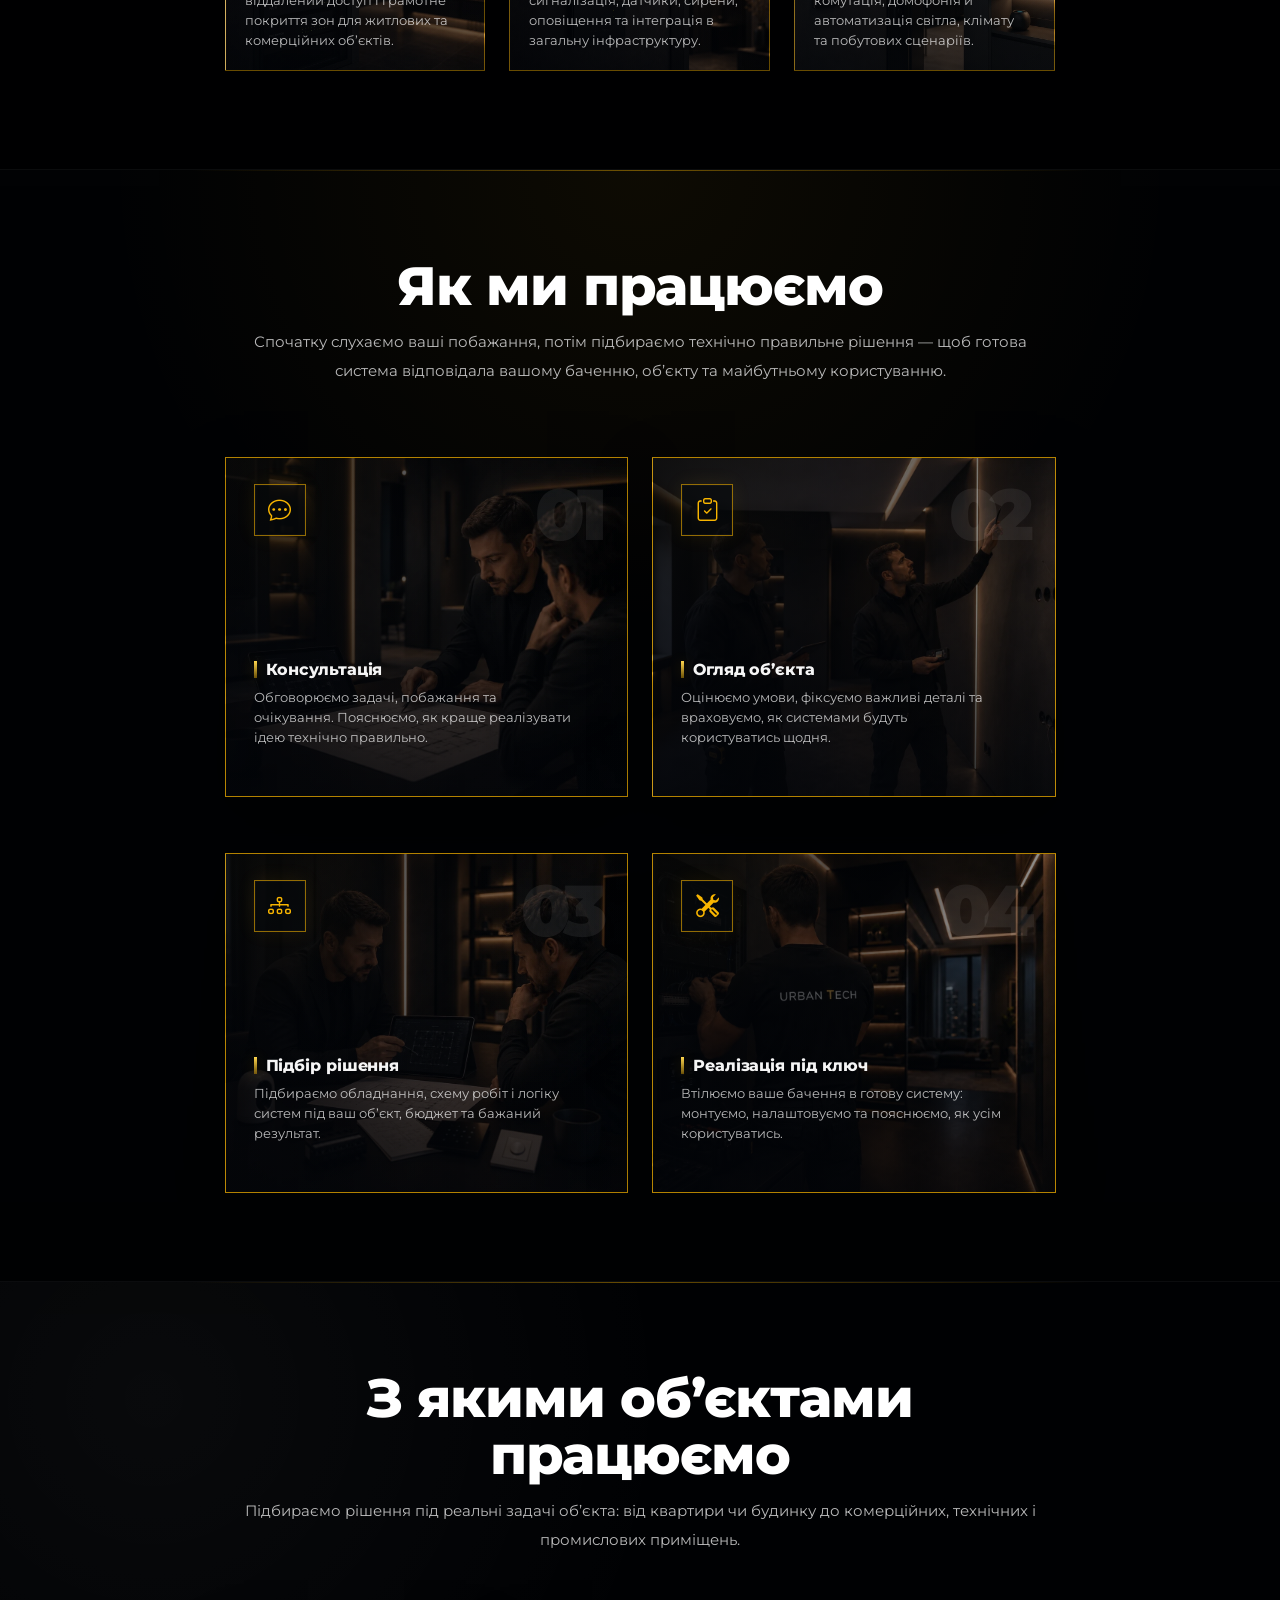
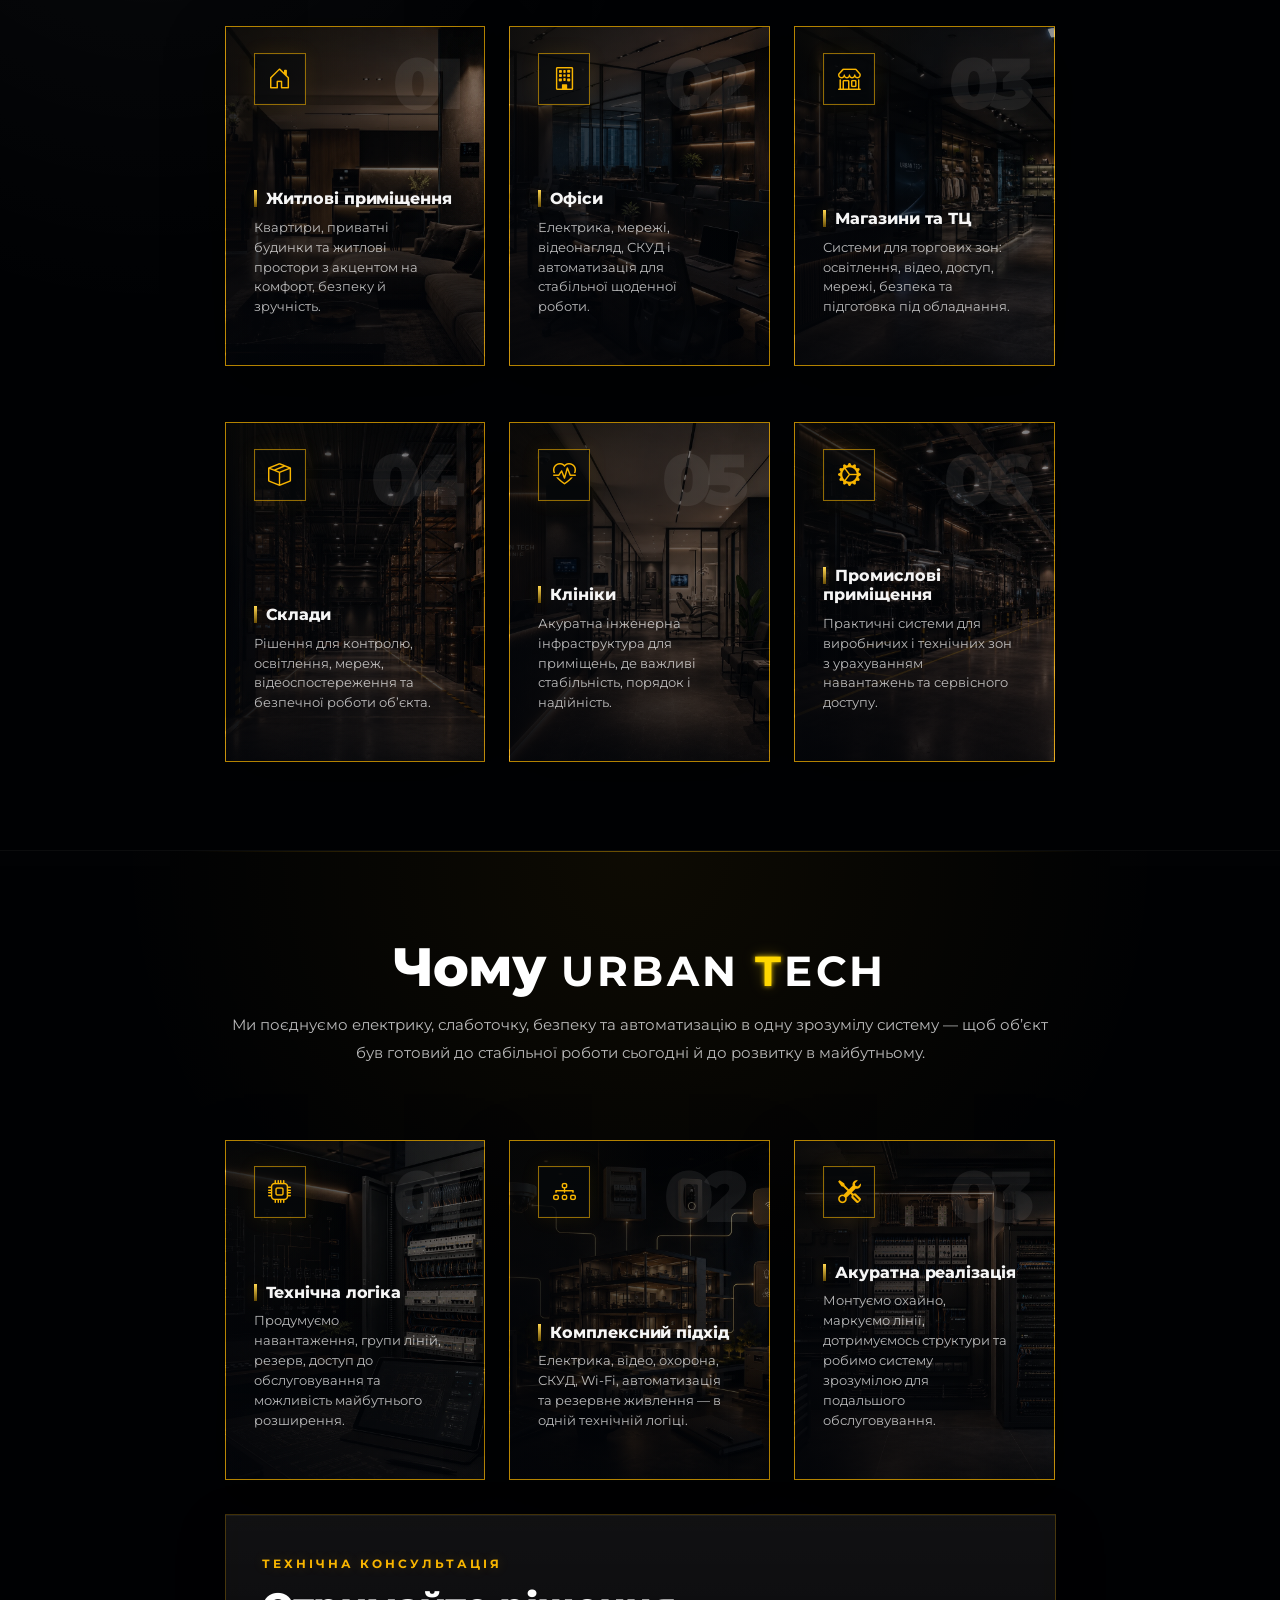
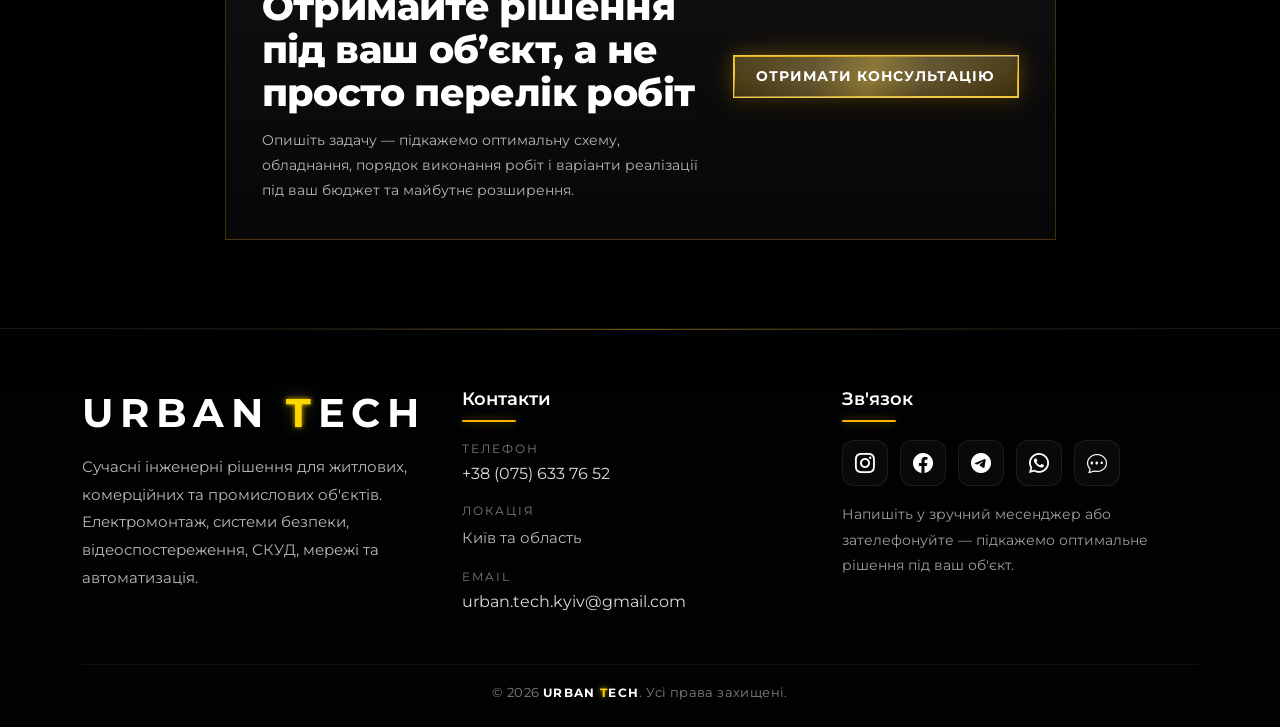
==== commit 8d775537: "Fix homepage preloader flash" ====
--- a/index.html
+++ b/index.html
@@ -97,6 +97,84 @@
   }
   </script>
 
+  <style id="ut-critical-preloader">
+    html,
+    body {
+      margin: 0;
+      min-height: 100%;
+      background: #202020;
+    }
+
+    #preloader {
+      position: fixed;
+      inset: 0;
+      width: 100%;
+      height: 100%;
+      min-height: 100dvh;
+      z-index: 99999;
+      display: flex;
+      flex-direction: column;
+      align-items: center;
+      justify-content: center;
+      background: #202020;
+      color: #ffffff;
+      font-family: "Montserrat", Arial, sans-serif;
+    }
+
+    #preloader .logo-text {
+      display: inline-block;
+      margin-bottom: 6px;
+      color: #ffffff;
+      font-family: "Montserrat", Arial, sans-serif;
+      font-size: 40px;
+      font-weight: 600;
+      line-height: 1.5;
+      letter-spacing: 3px;
+      text-transform: uppercase;
+      text-decoration: none;
+      cursor: default;
+    }
+
+    #preloader .logo-text .highlight {
+      color: #FFD700;
+      text-shadow: 0 0 5px #FFD700;
+    }
+
+    #preloader .loader {
+      width: 55px;
+      height: 55px;
+      margin-bottom: 20px;
+      border: 4px solid rgba(255, 217, 0, 0.568);
+      border-top: 4px solid #FFD700;
+      border-radius: 50%;
+      box-shadow: 0 0 10px #FFD700;
+      animation: utCriticalSpin 1.6s linear infinite;
+    }
+
+    #preloader .preloader-text {
+      margin-bottom: 6px;
+      color: #FFD700;
+      font-family: "Montserrat", Arial, sans-serif;
+      font-size: 18px;
+      letter-spacing: 2px;
+      text-shadow: 0 0 6px #FFD700;
+    }
+
+    #preloader .preloader-subtext {
+      max-width: 260px;
+      color: rgba(255, 255, 255, 0.6);
+      font-family: "Montserrat", Arial, sans-serif;
+      font-size: 12px;
+      text-align: center;
+    }
+
+    @keyframes utCriticalSpin {
+      to {
+        transform: rotate(360deg);
+      }
+    }
+  </style>
+
   <link rel="preconnect" href="https://fonts.googleapis.com">
   <link rel="preconnect" href="https://fonts.gstatic.com" crossorigin>
   <link href="https://fonts.googleapis.com/css2?family=Montserrat:ital,wght@0,100..900;1,100..900&display=swap" rel="stylesheet">
@@ -104,6 +182,7 @@
   <link href="https://cdn.jsdelivr.net/npm/bootstrap@5.3.8/dist/css/bootstrap.min.css" rel="stylesheet"
     integrity="sha384-sRIl4kxILFvY47J16cr9ZwB07vP4J8+LH7qKQnuqkuIAvNWLzeN8tE5YBujZqJLB" crossorigin="anonymous">
   <link rel="stylesheet" href="https://cdn.jsdelivr.net/npm/bootstrap-icons@1.11.3/font/bootstrap-icons.min.css">
+  <link rel="stylesheet" href="css/urban-tech.css">
   <link rel="stylesheet" href="css/style.css">
   <link rel="stylesheet" href="css/home-static.css">
   <link rel="stylesheet" href="css/home-work-grid.css">
--- a/css/urban-tech.css
+++ b/css/urban-tech.css
@@ -0,0 +1,7592 @@
+/*
+  URBAN TECH — SORTED / ANNOTATED SITE CSS
+
+  Призначення:
+  - один основний CSS-файл для runtime-підключення через js/main.js;
+  - стилі розсортовані по сторінках, блоках і карточках;
+  - перед кожним великим блоком додано опис, щоб було легше підтримувати сайт.
+
+  Важливо:
+  - порожні @media-блоки видалені;
+  - CSS-правила всередині кожного підрозділу збережені в оригінальному порядку;
+  - якщо використовуєш поточну логіку js/main.js, файл потрібно покласти як: css/urban-tech.css.
+*/
+
+/* ============================================================================
+   00 SETTINGS / BASE
+   Змінні кольорів, базові правила html/body/main, загальна типографіка та keyframes. Це фундамент для всіх сторінок.
+============================================================================ */
+
+/* ----------------------------------------------------------------------------
+   00 SETTINGS / BASE — BASE-TOKENS
+   Design tokens: CSS-змінні Urban Tech, базові кольори та фон.
+---------------------------------------------------------------------------- */
+
+:root {
+  --ut-gold: #f8b500;
+  --ut-gold-soft: rgba(248, 181, 0, 0.38);
+  --ut-white: #ffffff;
+  --ut-muted: rgba(255, 255, 255, 0.68);
+  --ut-muted-strong: rgba(255, 255, 255, 0.82);
+  --ut-card: rgba(255, 255, 255, 0.045);
+  --ut-card-border: rgba(255, 255, 255, 0.1);
+  --ut-dark: #05070c;
+}
+
+/* ----------------------------------------------------------------------------
+   00 SETTINGS / BASE — BASE-DOCUMENT
+   Базові правила документа: html/body/main, загальна типографіка та поведінка прокрутки.
+---------------------------------------------------------------------------- */
+
+main{
+  padding-top: clamp(70px,6vw,100px);
+}
+
+html {
+  scroll-behavior: smooth;
+}
+
+body {
+  font-family: "Montserrat", Arial, sans-serif;
+  color: var(--ut-white);
+  background-color: #020408;
+}
+
+main {
+  padding-top: clamp(76px, 6vw, 104px);
+  position: relative;
+  z-index: 1;
+}
+
+body.contact-modal-open {
+  overflow: hidden;
+}
+
+html,
+body {
+  max-width: 100%;
+  overflow-x: hidden;
+}
+
+*,
+*::before,
+*::after {
+  box-sizing: border-box;
+}
+
+img,
+video,
+svg {
+  max-width: 100%;
+  height: auto;
+}
+
+.container,
+.container-fluid,
+.row,
+[class*="col-"] {
+  min-width: 0;
+}
+
+html,
+body {
+min-height: 100%;
+background: #020408 !important;
+}
+
+main {
+z-index: 1;
+}
+
+/* ----------------------------------------------------------------------------
+   00 SETTINGS / BASE — ANIMATIONS
+   Keyframes та невеликі службові анімації, які використовуються меню, preloader або інтерактивними елементами.
+---------------------------------------------------------------------------- */
+
+@keyframes spin {
+  0% {
+    transform: rotate(0deg);
+  }
+
+  100% {
+    transform: rotate(360deg);
+  }
+}
+
+@keyframes wave {
+
+  0%,
+  100% {
+    transform: scale(1);
+  }
+
+  50% {
+    transform: scale(1.4) rotateZ(3deg);
+  }
+}
+
+@keyframes utPanelFade {
+  from {
+    opacity: 0;
+    transform: translateY(10px);
+  }
+  to {
+    opacity: 1;
+    transform: translateY(0);
+  }
+}
+
+@keyframes utContactPulse {
+  0%, 100% {
+    box-shadow: 0 10px 24px rgba(0, 0, 0, 0.2), 0 0 0 0 rgba(248, 181, 0, 0.34);
+    transform: translateY(0);
+  }
+  50% {
+    box-shadow: 0 14px 34px rgba(0, 0, 0, 0.24), 0 0 16px rgba(248, 181, 0, 0.24), 0 0 0 7px rgba(248, 181, 0, 0);
+    transform: translateY(-1px);
+  }
+}
+
+@keyframes utContactRing {
+  0% {
+    opacity: 0;
+    transform: scale(0.98);
+  }
+  35% {
+    opacity: 0.55;
+  }
+  100% {
+    opacity: 0;
+    transform: scale(1.08);
+  }
+}
+
+@keyframes utPremiumContactGlow {
+  0%, 100% {
+    background-position: 0% 50%;
+    box-shadow:
+      0 0 0 1px rgba(248, 181, 0, 0.14),
+      0 12px 30px rgba(0, 0, 0, 0.28),
+      0 0 14px rgba(248, 181, 0, 0.12);
+  }
+  45% {
+    background-position: 100% 50%;
+    box-shadow:
+      0 0 0 1px rgba(248, 181, 0, 0.30),
+      0 16px 40px rgba(0, 0, 0, 0.34),
+      0 0 30px rgba(248, 181, 0, 0.34);
+  }
+  70% {
+    background-position: 70% 50%;
+    box-shadow:
+      0 0 0 1px rgba(248, 181, 0, 0.18),
+      0 12px 30px rgba(0, 0, 0, 0.28),
+      0 0 18px rgba(248, 181, 0, 0.16);
+  }
+}
+
+@keyframes utFaqFade {
+  from {
+    opacity: 0;
+    transform: translateY(-4px);
+  }
+  to {
+    opacity: 1;
+    transform: translateY(0);
+  }
+}
+
+/* ============================================================================
+   01 LAYOUT: HEADER / MENU / FOOTER / PRELOADER
+   Спільні елементи сайту: шапка, логотип, бургер, fullscreen-меню, preloader, footer, відеофон і стани body.
+============================================================================ */
+
+/* ----------------------------------------------------------------------------
+   01 LAYOUT: HEADER / MENU / FOOTER / PRELOADER — LAYOUT-BACKGROUND
+   Глобальний hero-video background та overlay, які додає JS.
+---------------------------------------------------------------------------- */
+
+.hero-bg-video,
+.hero-bg-overlay {
+position: fixed;
+inset: 0;
+width: 100%;
+height: 100%;
+pointer-events: none;
+}
+
+.hero-bg-video {
+z-index: 0;
+object-fit: cover;
+object-position: center top;
+opacity: 0.86;
+background: #020408 center top / cover no-repeat;
+}
+
+.hero-bg-overlay {
+z-index: 0;
+background:
+  linear-gradient(180deg, rgba(3, 5, 10, 0.76) 0%, rgba(3, 5, 10, 0.91) 52%, rgba(1, 2, 5, 0.98) 100%),
+  radial-gradient(circle at 50% 0%, rgba(248, 181, 0, 0.10), rgba(248, 181, 0, 0) 38%);
+}
+
+/* ----------------------------------------------------------------------------
+   01 LAYOUT: HEADER / MENU / FOOTER / PRELOADER — LAYOUT-PRELOADER
+   Preloader: екран завантаження, лоадер, текст і логотип.
+---------------------------------------------------------------------------- */
+
+#preloader {
+  position: fixed;
+  top: 0;
+  left: 0;
+  width: 100%;
+  height: 100%;
+  background: #202020;
+  display: flex;
+  flex-direction: column;
+  align-items: center;
+  justify-content: center;
+  z-index: 99999;
+}
+
+#preloader .loader {
+  width: 55px;
+  height: 55px;
+  border: 4px solid rgba(255, 217, 0, 0.568);
+  border-top: 4px solid #FFD700;
+  border-radius: 50%;
+  animation: spin 1.6s linear infinite;
+  box-shadow: 0 0 10px #FFD700;
+  margin-bottom: 20px;
+}
+
+#preloader .preloader-text {
+  font-family: "Montserrat", Arial, sans-serif;
+  font-size: 18px;
+  color: #FFD700;
+  letter-spacing: 2px;
+  text-shadow: 0 0 6px #FFD700;
+  margin-bottom: 6px;
+}
+
+#preloader .preloader-subtext {
+  font-family: "Montserrat", Arial, sans-serif;
+  font-size: 12px;
+  color: rgba(255, 255, 255, 0.6);
+  text-align: center;
+  max-width: 260px;
+}
+
+#preloader .logo-text {
+  font-size: 40px;
+  color: #fff;
+  letter-spacing: 3px;
+  font-weight: 600;
+  position: relative;
+  display: inline-block;
+  margin-bottom: 6px;
+  line-height: 1.5;
+  font-family: "Montserrat", Arial, sans-serif;
+  text-transform: uppercase;
+  text-decoration: none;
+  cursor: default;
+}
+
+#preloader .logo-text .highlight {
+  color: #FFD700;
+  /* жовтий колір */
+  text-shadow: 0 0 5px #FFD700;
+  /* легке світіння */
+}
+
+/* ----------------------------------------------------------------------------
+   01 LAYOUT: HEADER / MENU / FOOTER / PRELOADER — LAYOUT-HEADER
+   Header / navbar: логотип, контейнер шапки, бургер-кнопка, стан header.
+---------------------------------------------------------------------------- */
+
+header {
+  padding: clamp(8px, 1.6vw, 18px) 0;
+  position: absolute;
+  top: 0;
+  left: 0;
+  right: 0;
+  z-index: 9;
+  margin: 0 auto;
+  background-color: #00000098;
+}
+
+header .ut-navbar {
+  float: left;
+
+}
+
+header .ut-navbar .logo-text {
+  font-size: 18px;
+  color: #fff;
+  letter-spacing: 3px;
+  font-weight: 600;
+  position: relative;
+  display: inline-block;
+  margin-bottom: 0;
+  line-height: 1.5;
+  font-family: "Montserrat", Arial, sans-serif;
+  text-decoration: none;
+  cursor: default;
+}
+
+header .ut-navbar .logo-text .highlight {
+  color: #FFD700;
+  /* жовтий колір */
+  text-shadow: 0 0 5px #FFD700;
+  /* легке світіння */
+}
+
+header .ut-navbar .logo-text span {
+  display: inline-block;
+  transform: scale(1);
+  transition: transform 0.3s ease;
+}
+
+.ut-nav-toggle {
+  cursor: pointer;
+  text-decoration: none;
+}
+
+.ut-nav-toggle.active i::before,
+.ut-nav-toggle.active i::after {
+  background: #000;
+}
+
+.ut-nav-toggle.dark.active i::before,
+.ut-nav-toggle.dark.active i::after {
+  background: #000;
+}
+
+.ut-nav-toggle:hover,
+.ut-nav-toggle:focus,
+.ut-nav-toggle:active {
+  outline: none;
+  border-bottom: none !important;
+}
+
+.ut-nav-toggle i {
+  position: relative;
+  display: inline-block;
+  width: 20px;
+  height: 2px;
+  color: #000;
+  font: bold 14px/.4 Helvetica;
+  text-transform: uppercase;
+  text-indent: -55px;
+  background: #fff;
+  -webkit-transition: all .2s ease-out;
+  -o-transition: all .2s ease-out;
+  transition: all .2s ease-out;
+}
+
+.ut-nav-toggle i::before,
+.ut-nav-toggle i::after {
+  content: '';
+  width: 30px;
+  height: 2px;
+  background: #fff;
+  position: absolute;
+  left: 0;
+  -webkit-transition: 0.2s;
+  -o-transition: 0.2s;
+  transition: 0.2s;
+}
+
+.ut-nav-toggle.dark i {
+  position: relative;
+  color: #fff;
+  background: #fff;
+  -webkit-transition: all .2s ease-out;
+  -o-transition: all .2s ease-out;
+  transition: all .2s ease-out;
+}
+
+.ut-nav-toggle.dark i::before,
+.ut-nav-toggle.dark i::after {
+  background: #fff;
+  -webkit-transition: 0.2s;
+  -o-transition: 0.2s;
+  transition: 0.2s;
+}
+
+.ut-nav-toggle i::before {
+  top: -7px;
+}
+
+.ut-nav-toggle i::after {
+  bottom: -7px;
+}
+
+.ut-nav-toggle:hover i::before {
+  top: -10px;
+}
+
+.ut-nav-toggle:hover i::after {
+  bottom: -10px;
+}
+
+.ut-nav-toggle.active i {
+  background: transparent;
+}
+
+.ut-nav-toggle.active i::before {
+  top: 0;
+  -webkit-transform: rotateZ(45deg);
+  -moz-transform: rotateZ(45deg);
+  -ms-transform: rotateZ(45deg);
+  -o-transform: rotateZ(45deg);
+  transform: rotateZ(45deg);
+}
+
+.ut-nav-toggle.active i::after {
+  bottom: 0;
+  -webkit-transform: rotateZ(-45deg);
+  -moz-transform: rotateZ(-45deg);
+  -ms-transform: rotateZ(-45deg);
+  -o-transform: rotateZ(-45deg);
+  transform: rotateZ(-45deg);
+}
+
+.ut-nav-toggle {
+  float: right;
+  z-index: 1003;
+  position: relative;
+  top: 0;
+  right: 0;
+  display: block;
+  margin: 0 auto;
+  cursor: pointer;
+  margin-top: 0;
+}
+
+header {
+  backdrop-filter: blur(12px);
+  -webkit-backdrop-filter: blur(12px);
+  border-bottom: 1px solid rgba(255, 255, 255, 0.06);
+}
+
+header .container {
+  display: flex;
+  align-items: center;
+  justify-content: space-between;
+}
+
+header .ut-navbar {
+  float: none;
+  min-width: 0;
+}
+
+header .ut-navbar .logo-text {
+  max-width: calc(100vw - 98px);
+  overflow: hidden;
+  text-overflow: ellipsis;
+  white-space: nowrap;
+  font-size: clamp(15px, 2.3vw, 18px);
+}
+
+header .container {
+  display: flex !important;
+  align-items: center !important;
+  justify-content: space-between !important;
+  gap: 16px;
+}
+
+header .ut-navbar {
+  float: none !important;
+  flex: 0 1 auto;
+  min-width: 0;
+}
+
+header > .container > .ut-nav-toggle {
+  float: none !important;
+  position: relative !important;
+  top: auto !important;
+  right: auto !important;
+  display: inline-flex !important;
+  align-items: center;
+  justify-content: center;
+  flex: 0 0 44px;
+  width: 44px;
+  height: 44px;
+  margin: 0 0 0 auto !important;
+  padding: 0 !important;
+}
+
+header > .container > .ut-nav-toggle i {
+  margin: 0 !important;
+  text-indent: 0;
+}
+
+header .container {
+  position: relative;
+  display: flex !important;
+  align-items: center !important;
+  justify-content: space-between !important;
+  gap: 16px;
+}
+
+header .ut-navbar {
+  flex: 1 1 auto;
+  min-width: 0;
+}
+
+header .ut-navbar .logo-text {
+  display: inline-block;
+  padding-right: 64px;
+}
+
+header > .container > .ut-nav-toggle {
+  position: absolute !important;
+  top: 50% !important;
+  right: 12px !important;
+  left: auto !important;
+  transform: translateY(-50%);
+  float: none !important;
+  display: inline-flex !important;
+  align-items: center;
+  justify-content: center;
+  width: 44px;
+  height: 44px;
+  margin: 0 !important;
+  padding: 0 !important;
+  z-index: 1100;
+}
+
+header > .container > .ut-nav-toggle i {
+  margin: 0 !important;
+  text-indent: -55px;
+}
+
+header {
+  min-height: 66px;
+}
+
+header .container {
+  position: relative !important;
+  display: flex !important;
+  align-items: center !important;
+  justify-content: space-between !important;
+  min-height: 66px;
+}
+
+header .ut-navbar {
+  float: none !important;
+  flex: 1 1 auto !important;
+  min-width: 0;
+}
+
+header .ut-navbar .logo-text {
+  display: inline-block;
+  margin: 0 !important;
+  padding-right: 72px;
+}
+
+header > .container > .ut-nav-toggle {
+  position: absolute !important;
+  top: 50% !important;
+  right: 12px !important;
+  left: auto !important;
+  transform: translateY(-50%) !important;
+  float: none !important;
+  display: inline-flex !important;
+  align-items: center !important;
+  justify-content: center !important;
+  width: 44px !important;
+  height: 44px !important;
+  margin: 0 !important;
+  padding: 0 !important;
+  z-index: 1200 !important;
+}
+
+header > .container > .ut-nav-toggle i {
+  margin: 0 !important;
+}
+
+.brand-logo-text {
+  display: inline-block;
+  font-family: "Montserrat", Arial, sans-serif;
+  font-weight: 700;
+  letter-spacing: 0.18em;
+  text-transform: uppercase;
+  color: #ffffff;
+  line-height: 1.2;
+  white-space: nowrap;
+}
+
+.brand-logo-text .highlight {
+  color: #FFD700;
+  text-shadow:
+    0 0 5px #FFD700,
+    0 0 14px rgba(255, 215, 0, 0.42),
+    0 0 26px rgba(255, 215, 0, 0.18);
+}
+
+.brand-logo-text--inline {
+  font-size: 0.95em;
+  letter-spacing: 0.12em;
+  vertical-align: baseline;
+}
+
+.brand-logo-text .highlight,
+.logo-text .highlight {
+  color: #FFD700;
+  text-shadow:
+    0 0 5px rgba(255, 215, 0, 0.86),
+    0 0 15px rgba(255, 215, 0, 0.28);
+}
+
+.brand-logo-text--inline {
+  display: inline-block;
+  font-size: 0.78em;
+  letter-spacing: 0.08em;
+  vertical-align: baseline;
+}
+
+/* ----------------------------------------------------------------------------
+   01 LAYOUT: HEADER / MENU / FOOTER / PRELOADER — LAYOUT-MENU
+   Fullscreen menu: overlay-меню, активні пункти, соціальні/контактні елементи меню.
+---------------------------------------------------------------------------- */
+
+#ut-main-nav {
+  overflow-y: hidden;
+  overflow-x: hidden;
+  position: fixed;
+  top: 0;
+  bottom: 0;
+  right: 0;
+  padding: 0;
+  width: 100%;
+  height: 100%;
+  background: rgba(0, 0, 0, 0.863);
+  z-index: 20000;
+  text-align: center;
+  visibility: hidden;
+  opacity: 0;
+  -webkit-transition: all 0.8s cubic-bezier(0.175, 0.885, 0.32, 1.275);
+  -moz-transition: all 0.8s cubic-bezier(0.175, 0.885, 0.32, 1.275);
+  -ms-transition: all 0.8s cubic-bezier(0.175, 0.885, 0.32, 1.275);
+  -o-transition: all 0.8s cubic-bezier(0.175, 0.885, 0.32, 1.275);
+  transition: all 0.8s cubic-bezier(0.175, 0.885, 0.32, 1.275);
+  -webkit-transform: scale(0.1);
+  -moz-transform: scale(0);
+  -ms-transform: scale(0);
+  -o-transform: scale(0);
+  transform: scale(0);
+  box-shadow: inset 0 0 17px 8px rgba(255, 255, 255, 0.15);
+}
+
+#ut-main-nav .ut-table {
+  display: table;
+  width: 100%;
+  height: 100%;
+}
+
+#ut-main-nav .ut-table .ut-table-cell {
+  display: table-cell;
+  vertical-align: middle;
+}
+
+#ut-main-nav .ut-nav-toggle {
+  position: absolute;
+  top: 40px;
+  right: 40px;
+  padding: 20px;
+  height: 44px;
+  width: 44px;
+  line-height: 0;
+  padding: 0 !important;
+  visibility: hidden;
+  opacity: 0;
+  -webkit-transition: 0.3s;
+  -o-transition: 0.3s;
+  transition: 0.3s;
+}
+
+#ut-main-nav .ut-nav-toggle i {
+  top: 18px !important;
+  left: 0 !important;
+  margin: 0 !important;
+  padding: 0 !important;
+  line-height: 0;
+  text-indent: 0;
+}
+
+#ut-main-nav .ut-nav-toggle.show {
+  visibility: visible;
+  opacity: 1;
+}
+
+#ut-main-nav .ut-nav-toggle:hover i::before,
+#ut-main-nav .ut-nav-toggle:hover i::after {
+  content: '';
+  width: 40px;
+  height: 2px;
+  background: #fff;
+  position: absolute;
+  left: 0;
+}
+
+.menu-show #ut-main-nav {
+  visibility: visible;
+  opacity: 1;
+  -webkit-transform: scale(1);
+  -moz-transform: scale(1);
+  -ms-transform: scale(1);
+  -o-transform: scale(1);
+  transform: scale(1);
+}
+
+#ut-main-nav .logo-text {
+  font-size: 40px;
+  color: #fff;
+  letter-spacing: 3px;
+  font-weight: 600;
+  position: relative;
+  display: inline-block;
+  margin-bottom: 0;
+  line-height: 1.5;
+  font-family: "Montserrat", Arial, sans-serif;
+  text-transform: uppercase;
+  text-decoration: none;
+  cursor: default;
+}
+
+#ut-main-nav .logo-text .highlight {
+  color: #FFD700;
+  /* жовтий колір */
+  text-shadow: 0 0 5px #FFD700;
+  /* легке світіння */
+}
+
+#ut-main-nav ul {
+  padding: 0;
+  margin: 0;
+  display: block;
+}
+
+#ut-main-nav ul li {
+  padding: 0;
+  margin: 0;
+  list-style: none;
+  font-weight: 600;
+  font-size: 20px;
+  letter-spacing: 5px;
+  text-transform: uppercase;
+}
+
+#ut-main-nav ul li a {
+  display: block;
+  color: white;
+  padding: 4px 0;
+  text-decoration: none;
+  font-family: "Montserrat", Arial, sans-serif;
+}
+
+#ut-main-nav ul li a span {
+  color: white;
+  position: relative;
+  padding: 0 10px;
+  text-decoration: none;
+  font-family: "Montserrat", Arial, sans-serif;
+}
+
+#ut-main-nav ul li a span small {
+  position: absolute;
+  bottom: 7px;
+  left: -30px;
+  font-size: 16px;
+  color: rgba(255, 255, 255, 0.3);
+  border-bottom: 1px solid rgba(255, 255, 255, 0.3);
+}
+
+#ut-main-nav ul li a:hover:not(.active) {
+  transform: scale(1.1);
+  /* Збільшення на 10% */
+  transition: transform 0.3s ease;
+  /* Плавний перехід */
+}
+
+#ut-main-nav ul li a:active,
+#ut-main-nav ul li a:focus {
+  outline: none;
+  text-decoration: none;
+}
+
+#ut-main-nav ul li a:hover span:before,
+#ut-main-nav ul li a:active span:before,
+#ut-main-nav ul li a:focus span:before {
+  visibility: visible;
+  -webkit-transform: scaleX(1);
+  -moz-transform: scaleX(1);
+  -ms-transform: scaleX(1);
+  -o-transform: scaleX(1);
+  transform: scaleX(1);
+}
+
+#ut-main-nav ul li.active a span {
+  color: #FFD700;
+  /* жовтий колір */
+  text-shadow: 0 0 5px #FFD700;
+  /* легке світіння */
+  outline: none;
+  text-decoration: none;
+  /*font-size: 13px;*/
+}
+
+#ut-main-nav ul li.active a span:before {
+  background: #fec771;
+  visibility: visible;
+  -webkit-transform: scaleX(1);
+  -moz-transform: scaleX(1);
+  -ms-transform: scaleX(1);
+  -o-transform: scaleX(1);
+  transform: scaleX(1);
+}
+
+.menu-show .ut-nav-toggle i {
+  background: #fff;
+  color: #fff;
+}
+
+.menu-show .ut-nav-toggle i::before,
+.menu-show .ut-nav-toggle i::after {
+  background: #fff;
+}
+
+#ut-main-nav .logo-text {
+  font-size: clamp(28px, 6vw, 40px);
+  max-width: 92vw;
+  word-break: keep-all;
+}
+
+#ut-main-nav ul li {
+  font-size: clamp(15px, 3.7vw, 20px);
+  letter-spacing: clamp(2px, 1vw, 5px);
+  line-height: 1.55;
+}
+
+#ut-main-nav ul li a {
+  padding: 7px 12px;
+}
+
+#ut-main-nav {
+  position: fixed !important;
+  inset: 0 !important;
+  width: 100vw !important;
+  height: 100dvh !important;
+  z-index: 9999 !important;
+  display: block !important;
+  visibility: hidden !important;
+  opacity: 0 !important;
+  pointer-events: none !important;
+  background: rgba(0, 0, 0, 0.56) !important;
+  backdrop-filter: blur(2px) !important;
+  -webkit-backdrop-filter: blur(2px) !important;
+  transition:
+    opacity 0.34s ease,
+    visibility 0s linear 0.42s !important;
+  overflow: hidden !important;
+}
+
+body.menu-show #ut-main-nav,
+body.menu-closing #ut-main-nav {
+  visibility: visible !important;
+  pointer-events: auto !important;
+}
+
+body.menu-show #ut-main-nav {
+  opacity: 1 !important;
+  transition:
+    opacity 0.28s ease,
+    visibility 0s linear 0s !important;
+}
+
+body.menu-closing #ut-main-nav {
+  opacity: 0 !important;
+  pointer-events: none !important;
+  transition:
+    opacity 0.38s ease,
+    visibility 0s linear 0.42s !important;
+}
+
+#ut-main-nav .ut-table,
+#ut-main-nav .ut-table-cell,
+#ut-main-nav .row,
+#ut-main-nav .col-md-12 {
+  width: 100% !important;
+  height: 100% !important;
+  display: block !important;
+  margin: 0 !important;
+}
+
+#ut-main-nav .ut-table-cell {
+  padding: 0 !important;
+  vertical-align: top !important;
+}
+
+#ut-main-nav .col-md-12 {
+  position: fixed !important;
+  top: 0 !important;
+  right: 0 !important;
+  bottom: 0 !important;
+  left: auto !important;
+  width: min(392px, 100vw) !important;
+  max-width: 392px !important;
+  padding: 38px 30px 30px !important;
+  display: flex !important;
+  flex-direction: column !important;
+  align-items: stretch !important;
+  text-align: left !important;
+  overflow-y: auto !important;
+  background:
+    linear-gradient(180deg, rgba(8, 10, 13, 0.96), rgba(2, 3, 6, 0.97)),
+    rgba(4, 5, 8, 0.96) !important;
+  border-left: none !important;
+  box-shadow:
+    -26px 0 70px rgba(0, 0, 0, 0.68),
+    inset 1px 0 0 rgba(255, 255, 255, 0.05) !important;
+  backdrop-filter: blur(20px) !important;
+  -webkit-backdrop-filter: blur(20px) !important;
+  transform: translateX(104%) !important;
+  transition: transform 0.40s cubic-bezier(.2, .8, .2, 1) !important;
+}
+
+#ut-main-nav .col-md-12::before {
+  content: "";
+  position: absolute;
+  top: 0;
+  left: 0;
+  bottom: 0;
+  width: 1px;
+  background: linear-gradient(
+    180deg,
+    rgba(248, 181, 0, 0.14) 0%,
+    rgba(248, 181, 0, 0.90) 18%,
+    rgba(255, 214, 79, 0.98) 50%,
+    rgba(248, 181, 0, 0.90) 82%,
+    rgba(248, 181, 0, 0.14) 100%
+  );
+  box-shadow:
+    0 0 12px rgba(248, 181, 0, 0.52),
+    0 0 28px rgba(248, 181, 0, 0.30),
+    0 0 52px rgba(248, 181, 0, 0.16);
+  pointer-events: none;
+  z-index: 2;
+}
+
+body.menu-show:not(.menu-closing) #ut-main-nav .col-md-12 {
+  transform: translateX(0) !important;
+}
+
+body.menu-closing #ut-main-nav .col-md-12 {
+  transform: translateX(104%) !important;
+}
+
+#ut-main-nav .logo-text {
+  width: fit-content !important;
+  margin: 0 52px 16px 0 !important;
+  display: inline-flex !important;
+  align-items: center !important;
+  color: #ffffff !important;
+  font-family: "Montserrat", Arial, sans-serif !important;
+  font-size: 20px !important;
+  font-weight: 760 !important;
+  line-height: 1 !important;
+  letter-spacing: 3px !important;
+  text-decoration: none !important;
+}
+
+#ut-main-nav .col-md-12::after {
+  content: "Сучасні інженерні рішення";
+  order: 1;
+  display: block;
+  margin: 0 0 24px;
+  padding-bottom: 24px;
+  color: rgba(255, 255, 255, 0.60);
+  font-family: "Montserrat", Arial, sans-serif;
+  font-size: 12.5px;
+  line-height: 1.55;
+  letter-spacing: 0.1px;
+  border-bottom: 1px solid rgba(255, 255, 255, 0.10);
+}
+
+#ut-main-nav ul {
+  order: 2;
+  width: calc(100% + 30px) !important;
+  margin: 0 0 0 -30px !important;
+  padding: 0 !important;
+  display: flex !important;
+  flex-direction: column !important;
+  gap: 0 !important;
+  list-style: none !important;
+  counter-reset: none !important;
+}
+
+#ut-main-nav ul li {
+  position: relative !important;
+  width: 100% !important;
+  margin: 0 !important;
+  padding: 0 !important;
+  border-left: none !important;
+  box-shadow: none !important;
+  border-bottom: 1px solid rgba(255, 255, 255, 0.095) !important;
+  transform: translateX(12px);
+  opacity: 0;
+  transition: transform 0.28s ease, opacity 0.28s ease !important;
+}
+
+#ut-main-nav ul li.active {
+  border-left: none !important;
+  box-shadow: none !important;
+}
+
+#ut-main-nav ul li::after {
+  content: "";
+  position: absolute;
+  left: 0;
+  top: 50%;
+  width: 1px;
+  height: 0;
+  transform: translateY(-50%);
+  background: #ffd64f;
+  opacity: 0;
+  box-shadow:
+    0 0 12px rgba(255, 214, 79, 1),
+    0 0 28px rgba(248, 181, 0, 0.82),
+    0 0 54px rgba(248, 181, 0, 0.52),
+    0 0 84px rgba(248, 181, 0, 0.30);
+  transition: height 0.22s ease, opacity 0.22s ease;
+  pointer-events: none;
+  z-index: 4;
+}
+
+#ut-main-nav ul li:hover::after,
+#ut-main-nav ul li.active::after {
+  height: 48px;
+  opacity: 1;
+}
+
+#ut-main-nav ul li:first-child {
+  border-top: 1px solid rgba(255, 255, 255, 0.095) !important;
+}
+
+body.menu-show:not(.menu-closing) #ut-main-nav ul li {
+  transform: translateX(0);
+  opacity: 1;
+}
+
+body.menu-show:not(.menu-closing) #ut-main-nav ul li:nth-child(1) { transition-delay: 0.06s !important; }
+
+body.menu-show:not(.menu-closing) #ut-main-nav ul li:nth-child(2) { transition-delay: 0.09s !important; }
+
+body.menu-show:not(.menu-closing) #ut-main-nav ul li:nth-child(3) { transition-delay: 0.12s !important; }
+
+body.menu-show:not(.menu-closing) #ut-main-nav ul li:nth-child(4) { transition-delay: 0.15s !important; }
+
+body.menu-show:not(.menu-closing) #ut-main-nav ul li:nth-child(5) { transition-delay: 0.18s !important; }
+
+#ut-main-nav ul li::before,
+#ut-main-nav ul li a::before {
+  content: none !important;
+  display: none !important;
+}
+
+#ut-main-nav ul li a {
+  position: relative !important;
+  width: 100% !important;
+  min-height: 68px !important;
+  padding: 0 0 0 30px !important;
+  display: flex !important;
+  align-items: center !important;
+  justify-content: flex-start !important;
+  color: rgba(255, 255, 255, 0.84) !important;
+  font-family: "Montserrat", Arial, sans-serif !important;
+  font-size: clamp(19px, 1.7vw, 23px) !important;
+  font-weight: 360 !important;
+  line-height: 1.15 !important;
+  letter-spacing: 0.15px !important;
+  text-decoration: none !important;
+  transition: color 0.22s ease, padding-left 0.22s ease, text-shadow 0.22s ease !important;
+}
+
+#ut-main-nav ul li a::after {
+  content: none !important;
+  display: none !important;
+}
+
+#ut-main-nav ul li a:hover,
+#ut-main-nav ul li.active a {
+  color: #ffd64f !important;
+  padding-left: 34px !important;
+  text-shadow:
+    0 0 12px rgba(255, 214, 79, 0.60),
+    0 0 26px rgba(248, 181, 0, 0.32),
+    0 0 46px rgba(248, 181, 0, 0.16) !important;
+}
+
+#ut-main-nav > .ut-nav-toggle {
+  position: fixed !important;
+  top: 26px !important;
+  right: 22px !important;
+  z-index: 10001 !important;
+  width: 32px !important;
+  height: 32px !important;
+  min-width: 32px !important;
+  display: grid !important;
+  place-items: center !important;
+  margin: 0 !important;
+  padding: 0 !important;
+  color: #ffffff !important;
+  background: transparent !important;
+  border: none !important;
+  outline: none !important;
+  box-shadow: none !important;
+  text-decoration: none !important;
+}
+
+#ut-main-nav > .ut-nav-toggle:hover,
+#ut-main-nav > .ut-nav-toggle:focus,
+#ut-main-nav > .ut-nav-toggle:active {
+  background: transparent !important;
+  border: none !important;
+  outline: none !important;
+  box-shadow: none !important;
+}
+
+#ut-main-nav > .ut-nav-toggle::before {
+  content: none !important;
+  display: none !important;
+  background: transparent !important;
+}
+
+#ut-main-nav > .ut-nav-toggle i,
+#ut-main-nav > .ut-nav-toggle i::before,
+#ut-main-nav > .ut-nav-toggle i::after {
+  display: none !important;
+}
+
+#ut-main-nav > .ut-nav-toggle::after {
+  content: "×" !important;
+  display: block !important;
+  color: rgba(255, 255, 255, 0.86) !important;
+  background: transparent !important;
+  border: none !important;
+  font-family: Arial, sans-serif !important;
+  font-size: 31px !important;
+  font-weight: 200 !important;
+  line-height: 1 !important;
+  transform: none !important;
+  transition: color 0.22s ease, text-shadow 0.22s ease !important;
+}
+
+#ut-main-nav > .ut-nav-toggle:hover::after,
+#ut-main-nav > .ut-nav-toggle:focus::after,
+#ut-main-nav > .ut-nav-toggle:active::after {
+  color: #ffd64f !important;
+  background: transparent !important;
+  text-shadow: 0 0 16px rgba(255, 214, 79, 0.60) !important;
+}
+
+#ut-main-nav .col-md-12 > ul::after {
+  content: none !important;
+  display: none !important;
+}
+
+.ut-menu-contacts {
+  order: 3;
+  margin-top: auto;
+  padding-top: 28px;
+  display: flex;
+  flex-direction: column;
+  gap: 10px;
+  font-family: "Montserrat", Arial, sans-serif;
+}
+
+.ut-menu-phone,
+.ut-menu-socials a {
+  width: fit-content;
+  display: inline-flex;
+  align-items: center;
+  gap: 8px;
+  color: rgba(255, 255, 255, 0.82) !important;
+  text-decoration: none !important;
+  line-height: 1;
+  transition: color 0.22s ease, text-shadow 0.22s ease, transform 0.22s ease;
+}
+
+.ut-menu-phone {
+  font-size: 12px;
+  letter-spacing: 0.35px;
+}
+
+.ut-menu-socials {
+  display: flex;
+  flex-wrap: wrap;
+  align-items: center;
+  gap: 9px;
+}
+
+.ut-menu-socials a {
+  font-size: 9.5px;
+  color: rgba(255, 255, 255, 0.72) !important;
+}
+
+.ut-menu-phone i,
+.ut-menu-socials i {
+  color: #ffd64f;
+  font-size: 11px;
+  line-height: 1;
+  text-shadow: 0 0 14px rgba(255, 214, 79, 0.56);
+}
+
+.ut-menu-socials .ut-menu-dot {
+  width: 3px;
+  height: 3px;
+  display: inline-flex;
+  border-radius: 50%;
+  background: rgba(255, 214, 79, 0.95);
+  box-shadow: 0 0 10px rgba(255, 214, 79, 0.52);
+}
+
+.ut-menu-phone:hover,
+.ut-menu-socials a:hover {
+  color: #ffd64f !important;
+  text-shadow: 0 0 16px rgba(255, 214, 79, 0.38);
+  transform: translateX(2px);
+}
+
+#ut-main-nav {
+position: fixed !important;
+inset: 0 !important;
+width: 100vw !important;
+height: 100dvh !important;
+z-index: 9999 !important;
+display: block !important;
+visibility: hidden !important;
+opacity: 0 !important;
+pointer-events: none !important;
+background: rgba(0, 0, 0, 0.50) !important;
+backdrop-filter: blur(5px) !important;
+-webkit-backdrop-filter: blur(5px) !important;
+transition: opacity 0.32s ease, visibility 0.32s ease !important;
+overflow: hidden !important;
+}
+
+body.menu-show #ut-main-nav {
+visibility: visible !important;
+opacity: 1 !important;
+pointer-events: auto !important;
+}
+
+#ut-main-nav .col-md-12 {
+position: fixed !important;
+top: 0 !important;
+right: 0 !important;
+bottom: 0 !important;
+left: auto !important;
+width: min(430px, 100vw) !important;
+max-width: 430px !important;
+padding: clamp(34px, 5vw, 54px) clamp(24px, 4vw, 38px) 28px !important;
+display: flex !important;
+flex-direction: column !important;
+align-items: stretch !important;
+text-align: left !important;
+overflow-y: auto !important;
+background:
+  linear-gradient(135deg, rgba(255, 255, 255, 0.075), rgba(255, 255, 255, 0.025)),
+  rgba(5, 7, 12, 0.92) !important;
+border-left: 1px solid rgba(248, 181, 0, 0.32) !important;
+box-shadow:
+  -34px 0 80px rgba(0, 0, 0, 0.62),
+  inset 1px 0 0 rgba(255, 255, 255, 0.06) !important;
+backdrop-filter: blur(24px) !important;
+-webkit-backdrop-filter: blur(24px) !important;
+transform: translateX(105%) !important;
+transition: transform 0.38s cubic-bezier(.2, .8, .2, 1) !important;
+}
+
+body.menu-show #ut-main-nav .col-md-12 {
+transform: translateX(0) !important;
+}
+
+#ut-main-nav .logo-text {
+width: fit-content !important;
+margin: 0 54px 28px 0 !important;
+display: inline-flex !important;
+align-items: center !important;
+color: #ffffff !important;
+font-size: clamp(18px, 2vw, 24px) !important;
+line-height: 1 !important;
+letter-spacing: 4px !important;
+text-decoration: none !important;
+}
+
+#ut-main-nav .col-md-12::after {
+content: "Сучасні інженерні рішення";
+order: 1;
+display: block;
+margin: -14px 0 26px;
+padding-bottom: 24px;
+color: rgba(255, 255, 255, 0.58);
+font-family: "Montserrat", Arial, sans-serif;
+font-size: 13px;
+line-height: 1.55;
+border-bottom: 1px solid rgba(255, 255, 255, 0.09);
+}
+
+#ut-main-nav ul {
+order: 2;
+width: 100% !important;
+margin: 0 !important;
+padding: 0 !important;
+display: flex !important;
+flex-direction: column !important;
+gap: 0 !important;
+list-style: none !important;
+counter-reset: none !important;
+}
+
+#ut-main-nav ul li {
+position: relative !important;
+width: 100% !important;
+margin: 0 !important;
+padding: 0 !important;
+border-bottom: 1px solid rgba(255, 255, 255, 0.085) !important;
+transform: translateX(20px);
+opacity: 0;
+transition: transform 0.32s ease, opacity 0.32s ease !important;
+}
+
+body.menu-show #ut-main-nav ul li {
+transform: translateX(0);
+opacity: 1;
+}
+
+body.menu-show #ut-main-nav ul li:nth-child(1) { transition-delay: 0.08s !important; }
+
+body.menu-show #ut-main-nav ul li:nth-child(2) { transition-delay: 0.12s !important; }
+
+body.menu-show #ut-main-nav ul li:nth-child(3) { transition-delay: 0.16s !important; }
+
+body.menu-show #ut-main-nav ul li:nth-child(4) { transition-delay: 0.20s !important; }
+
+body.menu-show #ut-main-nav ul li:nth-child(5) { transition-delay: 0.24s !important; }
+
+#ut-main-nav ul li a {
+position: relative !important;
+width: 100% !important;
+padding: 18px 4px 18px 0 !important;
+display: flex !important;
+align-items: center !important;
+justify-content: space-between !important;
+color: rgba(255, 255, 255, 0.78) !important;
+font-family: "Montserrat", Arial, sans-serif !important;
+font-size: clamp(20px, 2.4vw, 28px) !important;
+font-weight: 650 !important;
+line-height: 1.15 !important;
+letter-spacing: 0.4px !important;
+text-decoration: none !important;
+transition: color 0.24s ease, padding-left 0.24s ease, text-shadow 0.24s ease !important;
+}
+
+#ut-main-nav ul li a::after {
+content: "→";
+color: rgba(248, 181, 0, 0.72);
+font-size: 18px;
+opacity: 0;
+transform: translateX(-8px);
+transition: opacity 0.24s ease, transform 0.24s ease;
+}
+
+#ut-main-nav ul li a:hover,
+#ut-main-nav ul li.active a {
+color: #f8b500 !important;
+padding-left: 14px !important;
+text-shadow: 0 0 18px rgba(248, 181, 0, 0.20) !important;
+}
+
+#ut-main-nav ul li a:hover::after,
+#ut-main-nav ul li.active a::after {
+opacity: 1;
+transform: translateX(0);
+}
+
+#ut-main-nav ul li.active {
+border-left: 2px solid rgba(248, 181, 0, 0.82) !important;
+}
+
+#ut-main-nav > .ut-nav-toggle {
+position: fixed !important;
+top: 24px !important;
+right: clamp(22px, 4vw, 38px) !important;
+z-index: 10001 !important;
+width: 38px !important;
+height: 38px !important;
+min-width: 38px !important;
+display: grid !important;
+place-items: center !important;
+margin: 0 !important;
+padding: 0 !important;
+color: #ffffff !important;
+text-decoration: none !important;
+}
+
+#ut-main-nav > .ut-nav-toggle::before,
+#ut-main-nav > .ut-nav-toggle::after,
+#ut-main-nav > .ut-nav-toggle i::before,
+#ut-main-nav > .ut-nav-toggle i::after {
+background: rgba(255, 255, 255, 0.86) !important;
+}
+
+#ut-main-nav > .ut-nav-toggle:hover::before,
+#ut-main-nav > .ut-nav-toggle:hover::after,
+#ut-main-nav > .ut-nav-toggle:hover i::before,
+#ut-main-nav > .ut-nav-toggle:hover i::after {
+background: #f8b500 !important;
+}
+
+#ut-main-nav .col-md-12 > ul::after {
+content: "+38 (075) 633 76 52\A Telegram · Viber · WhatsApp";
+white-space: pre-line;
+margin-top: auto;
+padding-top: 30px;
+display: block;
+color: rgba(255, 255, 255, 0.68);
+font-family: "Montserrat", Arial, sans-serif;
+font-size: 13px;
+line-height: 1.8;
+letter-spacing: 0.2px;
+}
+
+/* ----------------------------------------------------------------------------
+   01 LAYOUT: HEADER / MENU / FOOTER / PRELOADER — LAYOUT-FOOTER
+   Footer: бренд, контакти, соціальні кнопки, нижня лінія.
+---------------------------------------------------------------------------- */
+
+.footer-urban {
+  position: relative;
+  padding: 60px 0 24px;
+  background:
+    linear-gradient(180deg, rgba(0, 0, 0, 0.616), rgba(2, 2, 2, 0.644));
+  border-top: 1px solid rgba(255, 255, 255, 0.08);
+  overflow: hidden;
+}
+
+.footer-urban::before {
+  content: "";
+  position: absolute;
+  top: 0;
+  left: 50%;
+  transform: translateX(-50%);
+  width: min(1100px, 100%);
+  height: 1px;
+  background: linear-gradient(
+    90deg,
+    rgba(248, 181, 0, 0) 0%,
+    rgba(248, 181, 0, 0.1) 20%,
+    rgba(248, 181, 0, 0.45) 50%,
+    rgba(248, 181, 0, 0.1) 80%,
+    rgba(248, 181, 0, 0) 100%
+  );
+}
+
+.footer-brand {
+  font-size: clamp(28px, 4vw, 40px);
+  font-weight: 700;
+  letter-spacing: 1px;
+  margin: 0;
+  color: #ffffff;
+}
+
+.footer-title {
+  font-size: 18px;
+  font-weight: 600;
+  margin-bottom: 18px;
+  color: #ffffff;
+  position: relative;
+}
+
+.footer-title::after {
+  content: "";
+  display: block;
+  width: 54px;
+  height: 2px;
+  margin-top: 10px;
+  border-radius: 2px;
+  background: #f8b500;
+  box-shadow:
+    0 0 8px rgba(248, 181, 0, 0.45),
+    0 0 16px rgba(248, 181, 0, 0.2);
+}
+
+.footer-text {
+  font-size: 15px;
+  line-height: 1.85;
+  color: rgba(255, 255, 255, 0.72);
+}
+
+.footer-contact-item {
+  margin-bottom: 16px;
+}
+
+.footer-label {
+  display: block;
+  margin-bottom: 4px;
+  font-size: 12px;
+  letter-spacing: 2px;
+  text-transform: uppercase;
+  color: rgba(255, 255, 255, 0.48);
+}
+
+.footer-link {
+  color: rgba(255, 255, 255, 0.86);
+  text-decoration: none;
+  transition: color 0.3s ease, text-shadow 0.3s ease;
+}
+
+.footer-link:hover {
+  color: #f8b500;
+  text-shadow: 0 0 8px rgba(248, 181, 0, 0.28);
+}
+
+.footer-socials {
+  display: flex;
+  flex-wrap: wrap;
+  gap: 12px;
+}
+
+.footer-social {
+  width: 46px;
+  height: 46px;
+  display: inline-flex;
+  align-items: center;
+  justify-content: center;
+  border-radius: 12px;
+  text-decoration: none;
+  color: #ffffff;
+  background: rgba(255, 255, 255, 0.03);
+  border: 1px solid rgba(255, 255, 255, 0.08);
+  transition:
+    transform 0.35s ease,
+    border-color 0.35s ease,
+    box-shadow 0.35s ease,
+    color 0.35s ease,
+    background 0.35s ease;
+}
+
+.footer-social i {
+  font-size: 20px;
+}
+
+.footer-social:hover {
+  color: #f8b500;
+  border-color: rgba(248, 181, 0, 0.4);
+  background: rgba(248, 181, 0, 0.05);
+  box-shadow:
+    0 0 10px rgba(248, 181, 0, 0.16),
+    0 0 24px rgba(248, 181, 0, 0.12);
+  transform: translateY(-2px);
+}
+
+.footer-note {
+  font-size: 14px;
+  line-height: 1.8;
+  color: rgba(255, 255, 255, 0.62);
+  max-width: 360px;
+}
+
+.footer-bottom {
+  margin-top: 34px;
+  padding-top: 18px;
+  border-top: 1px solid rgba(255, 255, 255, 0.06);
+}
+
+.footer-bottom p {
+  font-size: 13px;
+  letter-spacing: 0.4px;
+  color: rgba(255, 255, 255, 0.5);
+}
+
+footer {
+  position: relative;
+  z-index: 9;
+}
+
+.footer-social--viber .viber-svg {
+  width: 22px;
+  height: 22px;
+  fill: currentColor;
+}
+
+.footer-bottom .brand-logo-text {
+  font-size: 0.94em;
+  letter-spacing: 0.11em;
+}
+
+header,
+main,
+footer {
+position: relative;
+}
+
+header,
+footer {
+z-index: 9;
+}
+
+/* ----------------------------------------------------------------------------
+   01 LAYOUT: HEADER / MENU / FOOTER / PRELOADER — RESPONSIVE
+   Media queries: адаптив під планшет/телефон. Збережено оригінальний порядок всередині групи.
+---------------------------------------------------------------------------- */
+
+@media (max-width: 991.98px) {
+  .footer-urban {
+    padding: 48px 0 22px;
+  }
+}
+
+@media (max-width: 767.98px) {
+  .footer-urban {
+    padding: 40px 0 20px;
+  }
+
+  .footer-brand {
+    font-size: 30px;
+  }
+
+  .footer-title {
+    margin-bottom: 14px;
+  }
+
+  .footer-text,
+  .footer-note {
+    font-size: 14px;
+    line-height: 1.75;
+  }
+
+  .footer-social {
+    width: 42px;
+    height: 42px;
+  }
+
+  .footer-social i {
+    font-size: 18px;
+  }
+
+  .footer-bottom {
+    margin-top: 26px;
+    padding-top: 16px;
+  }
+}
+
+@media (prefers-reduced-motion: reduce) {
+  #ut-main-nav .ut-nav-toggle {
+    -webkit-transition: none;
+    -o-transition: none;
+    transition: none;
+  }
+}
+
+@media (max-width: 767.98px) {
+  #ut-main-nav ul {
+    padding: 20px 0 0 0;
+  }
+}
+
+@media (max-width: 767.98px) {
+  header {
+    padding: 1em 0;
+    position: absolute;
+  }
+}
+
+@media (prefers-reduced-motion: reduce) {
+
+  .ut-nav-toggle i::before,
+  .ut-nav-toggle i::after {
+    -webkit-transition: none;
+    -o-transition: none;
+    transition: none;
+  }
+}
+
+@media (prefers-reduced-motion: reduce) {
+
+  .ut-nav-toggle.dark i::before,
+  .ut-nav-toggle.dark i::after {
+    -webkit-transition: none;
+    -o-transition: none;
+    transition: none;
+  }
+}
+
+@media (max-width: 767.98px) {
+  .ut-nav-toggle {
+    right: 10px;
+
+  }
+}
+
+@media (max-width: 575.98px) {
+  header .ut-navbar .logo-text {
+    padding-right: 56px;
+  }
+
+  header > .container > .ut-nav-toggle {
+    right: 16px !important;
+    width: 40px !important;
+    height: 40px !important;
+  }
+}
+
+@media (max-width: 575.98px) {
+  #ut-main-nav .col-md-12 {
+    width: min(340px, 92vw) !important;
+    max-width: 92vw !important;
+    padding: 30px 22px 24px !important;
+  }
+
+  #ut-main-nav .logo-text {
+    font-size: 17px !important;
+    letter-spacing: 3px !important;
+  }
+
+  #ut-main-nav .col-md-12::after {
+    margin-bottom: 18px;
+    padding-bottom: 18px;
+    font-size: 12px;
+  }
+
+  #ut-main-nav ul {
+    width: calc(100% + 22px) !important;
+    margin-left: -22px !important;
+  }
+
+  #ut-main-nav ul li a {
+    min-height: 60px !important;
+    padding-left: 22px !important;
+    font-size: 19px !important;
+    font-weight: 360 !important;
+  }
+
+  #ut-main-nav ul li a:hover,
+  #ut-main-nav ul li.active a {
+    padding-left: 26px !important;
+  }
+
+  #ut-main-nav ul li:hover::after,
+  #ut-main-nav ul li.active::after {
+    height: 42px;
+  }
+
+  #ut-main-nav > .ut-nav-toggle {
+    top: 22px !important;
+    right: 18px !important;
+  }
+
+  .ut-menu-contacts {
+    padding-top: 24px;
+  }
+
+  .ut-menu-socials {
+    gap: 7px;
+  }
+}
+
+@media (max-width: 575.98px) {
+#ut-main-nav .col-md-12 {
+  width: min(360px, 92vw) !important;
+  max-width: 92vw !important;
+  padding: 32px 22px 24px !important;
+}
+
+#ut-main-nav .logo-text {
+  margin-bottom: 24px !important;
+  font-size: 18px !important;
+  letter-spacing: 3px !important;
+}
+
+#ut-main-nav ul li a {
+  padding: 16px 4px 16px 0 !important;
+  font-size: 23px !important;
+}
+
+#ut-main-nav > .ut-nav-toggle {
+  top: 21px !important;
+  right: 22px !important;
+}
+}
+
+/* ============================================================================
+   02 SHARED COMPONENTS
+   Повторювані компоненти: кнопки, заголовки секцій, glass-картки, модальне вікно контактів, спільні CTA та accessibility/focus.
+============================================================================ */
+
+/* ----------------------------------------------------------------------------
+   02 SHARED COMPONENTS — COMPONENTS-BUTTONS
+   Кнопки: основна кнопка, gold/clean варіанти, hover/shine-ефекти.
+---------------------------------------------------------------------------- */
+
+.bttn-ctn {
+  display: flex;
+  justify-content: center;
+  padding-top: clamp(16px, 3vw, 32px);
+}
+
+a.bttn-more {
+  display: inline-block;
+  font-size: clamp(0.7rem, 1.1vw, 1.1rem);
+  padding: clamp(0.35rem, 0.8vw, 0.8rem) clamp(0.8rem, 1.8vw, 1.4rem);
+  color: #f4f4f4;
+  text-transform: uppercase;
+  border: 2px solid #fff;
+  position: relative;
+  overflow: hidden;
+  transition: 0.3s ease;
+  text-decoration: none;
+  white-space: nowrap;
+  font-family: "Montserrat", Arial, sans-serif;
+}
+
+.bttn-more:hover {
+  box-shadow: 1px 1px 25px 10px rgba(248, 161, 0, 0.35);
+  border-color: #f8b500;
+  color: #f8b500;
+}
+
+.bttn-more::before {
+  content: "";
+  position: absolute;
+  top: 0;
+  left: -120%;
+  width: 100%;
+  height: 100%;
+  background: linear-gradient(120deg, transparent, #f8b500, transparent);
+  transition: 0.65s ease;
+}
+
+.bttn-more:hover::before {
+  left: 120%;
+}
+
+.hero-actions {
+  display: flex;
+  flex-wrap: wrap;
+  justify-content: center;
+  align-items: center;
+  gap: 12px;
+  padding-top: clamp(18px, 3vw, 32px);
+}
+
+.bttn-more {
+  border-width: 1px !important;
+  letter-spacing: 1px;
+  font-weight: 700;
+  min-height: 32px;
+}
+
+.bttn-more--gold {
+  border-color: rgba(248, 181, 0, 0.72) !important;
+  background: linear-gradient(180deg, rgba(248, 181, 0, 0.22), rgba(248, 181, 0, 0.08));
+}
+
+.bttn-more--clean {
+  border-color: rgba(255, 255, 255, 0.72) !important;
+  background: rgba(255, 255, 255, 0.02);
+}
+
+.bttn-more:focus-visible,
+.services-nav__link:focus-visible,
+.ut-contact-modal__close:focus-visible,
+.ut-contact-item:focus-visible,
+.footer-social:focus-visible {
+  outline: 2px solid rgba(248, 181, 0, 0.75);
+  outline-offset: 3px;
+}
+
+.services-cta .bttn-more {
+  flex: 0 0 auto;
+}
+
+.hero-actions [data-contact-open],
+.services-cta [data-contact-open] {
+  position: relative;
+  overflow: visible;
+  border-color: rgba(248, 181, 0, 0.78) !important;
+  background: linear-gradient(180deg, rgba(248, 181, 0, 0.22), rgba(248, 181, 0, 0.08)) !important;
+  color: #ffffff !important;
+  animation: utContactPulse 2.1s ease-in-out infinite;
+}
+
+.hero-actions [data-contact-open]::after,
+.services-cta [data-contact-open]::after {
+  content: "";
+  position: absolute;
+  inset: -4px;
+  border-radius: inherit;
+  border: 1px solid rgba(248, 181, 0, 0.22);
+  opacity: 0;
+  animation: utContactRing 2.1s ease-in-out infinite;
+  pointer-events: none;
+}
+
+.hero-actions .bttn-more::before,
+.services-cta .bttn-more::before {
+  display: none !important;
+}
+
+.hero-actions .bttn-more,
+.services-cta .bttn-more {
+  overflow: hidden !important;
+  isolation: isolate;
+}
+
+.hero-actions .bttn-more:not([data-contact-open]),
+.services-cta .bttn-more:not([data-contact-open]) {
+  background: linear-gradient(180deg, rgba(248, 181, 0, 0.18), rgba(248, 181, 0, 0.055)) !important;
+  border-color: rgba(248, 181, 0, 0.62) !important;
+  box-shadow: none !important;
+}
+
+.hero-actions [data-contact-open],
+.services-cta [data-contact-open] {
+  position: relative;
+  color: #ffffff !important;
+  border-color: rgba(248, 181, 0, 0.86) !important;
+  background:
+    linear-gradient(115deg,
+      rgba(248, 181, 0, 0.10) 0%,
+      rgba(248, 181, 0, 0.26) 34%,
+      rgba(255, 255, 255, 0.16) 48%,
+      rgba(248, 181, 0, 0.20) 61%,
+      rgba(248, 181, 0, 0.08) 100%) !important;
+  background-size: 240% 100% !important;
+  box-shadow:
+    0 0 0 1px rgba(248, 181, 0, 0.16),
+    0 12px 30px rgba(0, 0, 0, 0.28),
+    0 0 18px rgba(248, 181, 0, 0.15) !important;
+  animation: utPremiumContactGlow 2.8s ease-in-out infinite !important;
+}
+
+.hero-actions [data-contact-open]:hover,
+.services-cta [data-contact-open]:hover {
+  color: #ffffff !important;
+  border-color: rgba(248, 181, 0, 1) !important;
+  box-shadow:
+    0 0 0 1px rgba(248, 181, 0, 0.24),
+    0 14px 34px rgba(0, 0, 0, 0.34),
+    0 0 24px rgba(248, 181, 0, 0.22) !important;
+}
+
+.hero-actions [data-contact-open]::after,
+.services-cta [data-contact-open]::after {
+  content: none !important;
+  display: none !important;
+}
+
+.hero-actions .bttn-more,
+.services-cta .bttn-more {
+  position: relative;
+  overflow: hidden !important;
+  isolation: isolate;
+}
+
+.hero-actions .bttn-more:not([data-contact-open])::before,
+.services-cta .bttn-more:not([data-contact-open])::before {
+  content: "" !important;
+  display: block !important;
+  position: absolute;
+  top: 0;
+  left: -125%;
+  width: 56%;
+  height: 100%;
+  background: linear-gradient(120deg, transparent 0%, rgba(248, 181, 0, 0.72) 45%, rgba(255, 255, 255, 0.28) 50%, rgba(248, 181, 0, 0.45) 58%, transparent 100%);
+  transform: skewX(-18deg);
+  transition: left 0.72s ease !important;
+  pointer-events: none;
+  z-index: 0;
+}
+
+.hero-actions .bttn-more:not([data-contact-open]):hover::before,
+.services-cta .bttn-more:not([data-contact-open]):hover::before {
+  left: 130%;
+}
+
+.hero-actions [data-contact-open].bttn-more,
+.services-cta [data-contact-open].bttn-more {
+  color: #ffffff !important;
+  border-color: rgba(248, 181, 0, 0.92) !important;
+  background:
+    linear-gradient(115deg,
+      rgba(248, 181, 0, 0.10) 0%,
+      rgba(248, 181, 0, 0.24) 32%,
+      rgba(255, 255, 255, 0.13) 49%,
+      rgba(248, 181, 0, 0.22) 62%,
+      rgba(248, 181, 0, 0.08) 100%) !important;
+  background-size: 245% 100% !important;
+  background-position: var(--ut-contact-bg-x, 0%) 50% !important;
+  box-shadow:
+    0 0 0 1px rgba(248, 181, 0, 0.18),
+    0 12px 30px rgba(0, 0, 0, 0.28),
+    0 0 28px rgba(248, 181, 0, var(--ut-contact-glow, 0.18)) !important;
+  animation: none !important;
+}
+
+.hero-actions [data-contact-open].bttn-more.ut-contact-js-shine::before,
+.services-cta [data-contact-open].bttn-more.ut-contact-js-shine::before {
+  content: "" !important;
+  display: block !important;
+  position: absolute;
+  top: 0;
+  left: 0;
+  width: 56%;
+  height: 100%;
+  background: linear-gradient(120deg, transparent 0%, rgba(255, 255, 255, 0.18) 34%, rgba(255, 217, 0, 0.58) 50%, rgba(255, 255, 255, 0.22) 63%, transparent 100%);
+  transform: translateX(var(--ut-contact-shine-x, -130%)) skewX(-18deg);
+  transition: none !important;
+  pointer-events: none;
+  z-index: 0;
+}
+
+.hero-actions [data-contact-open].bttn-more:hover,
+.services-cta [data-contact-open].bttn-more:hover {
+  border-color: rgba(255, 215, 0, 1) !important;
+  box-shadow:
+    0 0 0 1px rgba(248, 181, 0, 0.28),
+    0 14px 34px rgba(0, 0, 0, 0.34),
+    0 0 34px rgba(248, 181, 0, 0.34) !important;
+}
+
+.hero-actions .bttn-more:not([data-contact-open]),
+.services-cta .bttn-more:not([data-contact-open]) {
+  position: relative;
+  overflow: hidden !important;
+  isolation: isolate;
+  background: linear-gradient(180deg, rgba(248, 181, 0, 0.18), rgba(248, 181, 0, 0.055)) !important;
+  border-color: rgba(248, 181, 0, 0.62) !important;
+  box-shadow: none !important;
+}
+
+.hero-actions .bttn-more:not([data-contact-open])::before,
+.services-cta .bttn-more:not([data-contact-open])::before {
+  content: "" !important;
+  display: block !important;
+  position: absolute;
+  inset: 0 auto 0 -125%;
+  width: 58%;
+  height: 100%;
+  background: linear-gradient(120deg,
+    transparent 0%,
+    rgba(248, 181, 0, 0.64) 42%,
+    rgba(255, 255, 255, 0.30) 50%,
+    rgba(248, 181, 0, 0.38) 58%,
+    transparent 100%);
+  transform: skewX(-18deg);
+  transition: left 0.72s ease !important;
+  pointer-events: none;
+  z-index: -1;
+}
+
+.hero-actions [data-contact-open].bttn-more,
+.services-cta [data-contact-open].bttn-more {
+  --ut-cta-x: 22%;
+  --ut-cta-angle: 115deg;
+  --ut-cta-glow: 0.16;
+  --ut-cta-spot: 0.12;
+
+  position: relative;
+  overflow: hidden !important;
+  isolation: isolate;
+  color: #ffffff !important;
+  border: 1px solid rgba(248, 181, 0, 0.72) !important;
+  background:
+    radial-gradient(120% 170% at var(--ut-cta-x) 50%,
+      rgba(248, 181, 0, var(--ut-cta-spot)) 0%,
+      rgba(248, 181, 0, 0.055) 42%,
+      rgba(248, 181, 0, 0) 72%),
+    linear-gradient(180deg, rgba(255, 255, 255, 0.075), rgba(255, 255, 255, 0.018)),
+    rgba(23, 20, 13, 0.84) !important;
+  box-shadow:
+    inset 0 1px 0 rgba(255, 255, 255, 0.12),
+    inset 0 -1px 0 rgba(248, 181, 0, 0.13),
+    0 12px 34px rgba(0, 0, 0, 0.34),
+    0 0 26px rgba(248, 181, 0, var(--ut-cta-glow)) !important;
+  animation: none !important;
+  transition:
+    transform 0.28s ease,
+    border-color 0.28s ease,
+    box-shadow 0.28s ease,
+    background 0.28s ease;
+}
+
+.hero-actions [data-contact-open].bttn-more::before,
+.services-cta [data-contact-open].bttn-more::before {
+  content: "" !important;
+  display: block !important;
+  position: absolute;
+  inset: 1px;
+  background:
+    linear-gradient(105deg,
+      rgba(255, 255, 255, 0) 0%,
+      rgba(255, 255, 255, 0.045) 34%,
+      rgba(248, 181, 0, 0.13) 50%,
+      rgba(255, 255, 255, 0.05) 64%,
+      rgba(255, 255, 255, 0) 100%);
+  opacity: 0.82;
+  transform: translateX(calc(var(--ut-cta-x) - 50%));
+  transition: none !important;
+  pointer-events: none;
+  z-index: -1;
+}
+
+.hero-actions [data-contact-open].bttn-more::after,
+.services-cta [data-contact-open].bttn-more::after {
+  content: "" !important;
+  display: block !important;
+  position: absolute;
+  inset: 0;
+  border: 1px solid transparent;
+  background:
+    linear-gradient(var(--ut-cta-angle),
+      rgba(255, 255, 255, 0.08),
+      rgba(248, 181, 0, 0.84),
+      rgba(255, 255, 255, 0.10)) border-box;
+  -webkit-mask:
+    linear-gradient(#fff 0 0) padding-box,
+    linear-gradient(#fff 0 0);
+  -webkit-mask-composite: xor;
+  mask-composite: exclude;
+  opacity: 0.72;
+  pointer-events: none;
+  z-index: 1;
+}
+
+.hero-actions [data-contact-open].bttn-more:hover,
+.services-cta [data-contact-open].bttn-more:hover {
+  transform: translateY(-2px);
+  border-color: rgba(255, 215, 0, 0.96) !important;
+  box-shadow:
+    inset 0 1px 0 rgba(255, 255, 255, 0.14),
+    inset 0 -1px 0 rgba(248, 181, 0, 0.18),
+    0 16px 42px rgba(0, 0, 0, 0.38),
+    0 0 34px rgba(248, 181, 0, 0.26) !important;
+}
+
+.hero-actions [data-contact-open].bttn-more,
+.services-cta [data-contact-open].bttn-more {
+  --ut-cta-glow: 0.30;
+  --ut-cta-spot: 0.24;
+  border-color: rgba(255, 213, 74, 0.92) !important;
+  background:
+    radial-gradient(125% 180% at var(--ut-cta-x) 50%,
+      rgba(255, 211, 76, var(--ut-cta-spot)) 0%,
+      rgba(248, 181, 0, 0.16) 38%,
+      rgba(248, 181, 0, 0.035) 72%),
+    linear-gradient(180deg, rgba(255, 255, 255, 0.115), rgba(255, 255, 255, 0.022)),
+    rgba(28, 22, 10, 0.92) !important;
+  box-shadow:
+    inset 0 1px 0 rgba(255, 255, 255, 0.18),
+    inset 0 -1px 0 rgba(255, 214, 80, 0.22),
+    0 14px 34px rgba(0, 0, 0, 0.36),
+    0 0 18px rgba(248, 181, 0, calc(var(--ut-cta-glow) * 0.72)),
+    0 0 42px rgba(248, 181, 0, calc(var(--ut-cta-glow) * 0.46)) !important;
+}
+
+.hero-actions [data-contact-open].bttn-more::before,
+.services-cta [data-contact-open].bttn-more::before {
+  background:
+    linear-gradient(105deg,
+      rgba(255, 255, 255, 0) 0%,
+      rgba(255, 255, 255, 0.075) 30%,
+      rgba(255, 222, 104, 0.30) 50%,
+      rgba(255, 255, 255, 0.08) 68%,
+      rgba(255, 255, 255, 0) 100%);
+  opacity: 0.95;
+}
+
+.hero-actions [data-contact-open].bttn-more::after,
+.services-cta [data-contact-open].bttn-more::after {
+  background:
+    linear-gradient(var(--ut-cta-angle),
+      rgba(255, 255, 255, 0.16),
+      rgba(255, 214, 72, 1),
+      rgba(248, 181, 0, 0.92),
+      rgba(255, 255, 255, 0.16)) border-box;
+  opacity: 0.92;
+}
+
+.hero-actions [data-contact-open].bttn-more:hover,
+.services-cta [data-contact-open].bttn-more:hover {
+  border-color: rgba(255, 226, 109, 1) !important;
+  box-shadow:
+    inset 0 1px 0 rgba(255, 255, 255, 0.22),
+    inset 0 -1px 0 rgba(255, 214, 80, 0.28),
+    0 18px 46px rgba(0, 0, 0, 0.40),
+    0 0 24px rgba(248, 181, 0, 0.34),
+    0 0 56px rgba(248, 181, 0, 0.24) !important;
+}
+
+/* ----------------------------------------------------------------------------
+   02 SHARED COMPONENTS — COMPONENTS-CARDS
+   Спільні карточки/скляні блоки, які використовуються на різних сторінках.
+---------------------------------------------------------------------------- */
+
+.ut-extra-card {
+  position: relative;
+  min-height: 190px;
+  padding: 24px 20px;
+  border: 1px solid rgba(248, 181, 0, 0.18);
+  border-left-color: rgba(248, 181, 0, 0.32);
+  border-right-color: rgba(255, 255, 255, 0.08);
+  background: linear-gradient(180deg, rgba(255, 255, 255, 0.062), rgba(255, 255, 255, 0.024));
+  box-shadow:
+    0 18px 44px rgba(0, 0, 0, 0.26),
+    inset 0 1px 0 rgba(255, 255, 255, 0.06);
+  backdrop-filter: blur(14px);
+  -webkit-backdrop-filter: blur(14px);
+  overflow: hidden;
+  transition: transform 0.28s ease, border-color 0.28s ease, box-shadow 0.28s ease;
+}
+
+.ut-extra-card::after {
+  content: "";
+  position: absolute;
+  left: 20px;
+  bottom: 18px;
+  width: 38px;
+  height: 1px;
+  background: linear-gradient(90deg, rgba(248, 181, 0, 0.9), rgba(248, 181, 0, 0));
+  opacity: 0.82;
+}
+
+.ut-extra-card:hover {
+  transform: translateY(-4px);
+  border-color: rgba(248, 181, 0, 0.42);
+  box-shadow: 0 24px 58px rgba(0, 0, 0, 0.34), 0 0 22px rgba(248, 181, 0, 0.08);
+}
+
+.ut-extra-card h3 {
+  margin: 0 0 10px;
+  color: #ffffff;
+  font-size: clamp(16px, 1.18vw, 19px);
+  line-height: 1.32;
+  font-weight: 750;
+}
+
+.ut-extra-card p {
+  margin: 0;
+  color: rgba(255, 255, 255, 0.69);
+  font-size: 13.5px;
+  line-height: 1.72;
+  padding-bottom: 14px;
+}
+
+/* ----------------------------------------------------------------------------
+   02 SHARED COMPONENTS — COMPONENTS-MODAL
+   Contact modal: backdrop, dialog, close button, список каналів зв’язку.
+---------------------------------------------------------------------------- */
+
+.services-kicker,
+.service-label,
+.ut-contact-modal__kicker,
+.services-cta span {
+  display: inline-block;
+  margin-bottom: 14px;
+  color: var(--ut-gold);
+  font-size: 12px;
+  line-height: 1.4;
+  letter-spacing: 3px;
+  text-transform: uppercase;
+  font-weight: 700;
+  text-shadow: 0 0 12px rgba(248, 181, 0, 0.22);
+}
+
+.ut-contact-modal {
+  position: fixed;
+  inset: 0;
+  z-index: 50000;
+  display: flex;
+  align-items: center;
+  justify-content: center;
+  padding: 18px;
+  visibility: hidden;
+  opacity: 0;
+  transition: opacity 0.25s ease, visibility 0.25s ease;
+}
+
+.ut-contact-modal.is-open {
+  visibility: visible;
+  opacity: 1;
+}
+
+.ut-contact-modal__backdrop {
+  position: absolute;
+  inset: 0;
+  background: rgba(0, 0, 0, 0.74);
+  backdrop-filter: blur(8px);
+  -webkit-backdrop-filter: blur(8px);
+}
+
+.ut-contact-modal__dialog {
+  position: relative;
+  width: min(520px, 100%);
+  max-height: min(680px, calc(100vh - 36px));
+  overflow-y: auto;
+  padding: clamp(26px, 5vw, 40px);
+  border-radius: 24px;
+  border: 1px solid rgba(248, 181, 0, 0.24);
+  background:
+    radial-gradient(circle at 85% 0%, rgba(248, 181, 0, 0.14), rgba(248, 181, 0, 0) 36%),
+    linear-gradient(180deg, rgba(22, 24, 30, 0.96), rgba(5, 6, 10, 0.96));
+  box-shadow: 0 28px 90px rgba(0, 0, 0, 0.62);
+  transform: translateY(12px) scale(0.98);
+  transition: transform 0.25s ease;
+}
+
+.ut-contact-modal.is-open .ut-contact-modal__dialog {
+  transform: translateY(0) scale(1);
+}
+
+.ut-contact-modal__close {
+  position: absolute;
+  top: 14px;
+  right: 16px;
+  width: 40px;
+  height: 40px;
+  border: 1px solid rgba(255, 255, 255, 0.08);
+  border-radius: 50%;
+  background: rgba(255, 255, 255, 0.04);
+  color: #ffffff;
+  font-size: 28px;
+  line-height: 1;
+  cursor: pointer;
+  transition: border-color 0.25s ease, color 0.25s ease, transform 0.25s ease;
+}
+
+.ut-contact-modal__close:hover {
+  color: var(--ut-gold);
+  border-color: rgba(248, 181, 0, 0.42);
+  transform: rotate(90deg);
+}
+
+.ut-contact-modal h2 {
+  margin: 0 42px 12px 0;
+  color: #ffffff;
+  font-size: clamp(26px, 5vw, 40px);
+  line-height: 1.1;
+  font-weight: 800;
+}
+
+.ut-contact-modal__lead,
+.ut-contact-modal__note {
+  margin: 0;
+  color: rgba(255, 255, 255, 0.66);
+  font-size: 14px;
+  line-height: 1.75;
+}
+
+.ut-contact-list {
+  display: grid;
+  gap: 10px;
+  margin: 24px 0 18px;
+}
+
+.ut-contact-item {
+  display: flex;
+  align-items: center;
+  gap: 14px;
+  padding: 14px;
+  border-radius: 16px;
+  border: 1px solid rgba(255, 255, 255, 0.08);
+  background: rgba(255, 255, 255, 0.035);
+  color: rgba(255, 255, 255, 0.78);
+  text-decoration: none;
+  transition: border-color 0.25s ease, background 0.25s ease, transform 0.25s ease, color 0.25s ease;
+}
+
+.ut-contact-item:hover {
+  color: #ffffff;
+  border-color: rgba(248, 181, 0, 0.36);
+  background: rgba(248, 181, 0, 0.06);
+  transform: translateY(-2px);
+}
+
+.ut-contact-item i {
+  width: 42px;
+  height: 42px;
+  flex: 0 0 42px;
+  display: inline-flex;
+  align-items: center;
+  justify-content: center;
+  border-radius: 13px;
+  background: rgba(248, 181, 0, 0.10);
+  color: var(--ut-gold);
+  font-size: 19px;
+}
+
+.ut-contact-item strong {
+  display: block;
+  margin-bottom: 2px;
+  color: #ffffff;
+  font-size: 13px;
+  letter-spacing: 1.6px;
+  text-transform: uppercase;
+}
+
+.footer-brand .brand-logo-text,
+.ut-contact-modal__kicker .brand-logo-text {
+  letter-spacing: 0.16em;
+}
+
+.ut-contact-modal__dialog,
+.ut-contact-modal__close,
+.ut-contact-item,
+.ut-contact-item i,
+.hero-adv-item,
+.home-service-card,
+.glass-card,
+.service-hero-card,
+.service-info-card,
+.services-cta {
+  border-radius: 0 !important;
+}
+
+.ut-contact-modal__dialog,
+.ut-contact-modal__close,
+.ut-contact-item,
+.ut-contact-item i,
+.hero-adv-item,
+.home-service-card,
+.glass-card,
+.service-hero-card,
+.service-info-card,
+.services-cta {
+  border-radius: 0 !important;
+}
+
+.ut-contact-modal {
+align-items: center !important;
+justify-content: center !important;
+padding: clamp(14px, 3vw, 22px) !important;
+}
+
+.ut-contact-modal__dialog {
+width: min(520px, calc(100vw - 28px)) !important;
+max-height: calc(100dvh - 44px) !important;
+padding: clamp(24px, 3.2vw, 34px) !important;
+scrollbar-width: none;
+}
+
+.ut-contact-modal__dialog::-webkit-scrollbar {
+width: 0;
+height: 0;
+}
+
+.ut-contact-modal h2,
+#utContactTitle {
+white-space: nowrap !important;
+font-size: clamp(28px, 3vw, 38px) !important;
+margin-right: 46px !important;
+}
+
+/* ----------------------------------------------------------------------------
+   02 SHARED COMPONENTS — RESPONSIVE
+   Media queries: адаптив під планшет/телефон. Збережено оригінальний порядок всередині групи.
+---------------------------------------------------------------------------- */
+
+@media (max-width: 767.98px) {
+  main {
+    padding-top: 74px;
+  }
+
+  header {
+    padding: 12px 0;
+  }
+
+  .hero-wrap {
+    background-attachment: scroll;
+  }
+
+  .hero-info-wrap {
+    padding-top: 24px;
+  }
+
+  .hero-adv-item {
+    min-height: auto;
+    margin-bottom: 10px;
+    padding: 16px 14px;
+    border: 1px solid rgba(248, 181, 0, 0.16);
+    background: rgba(255, 255, 255, 0.025);
+  }
+
+  .hero-actions {
+    gap: 10px;
+  }
+
+  .hero-actions .bttn-more,
+  .services-cta .bttn-more {
+    width: min(320px, 100%);
+    text-align: center;
+    padding: 12px 14px;
+  }
+
+  .home-services-grid,
+  .service-card-grid {
+    grid-template-columns: 1fr;
+  }
+
+  .home-service-card,
+  .service-info-card {
+    min-height: auto;
+  }
+
+  .services-nav {
+    margin-top: 24px;
+    width: calc(100% + 24px);
+    margin-left: -12px;
+    margin-right: -12px;
+  }
+
+  .services-nav__inner {
+    justify-content: flex-start;
+    flex-wrap: nowrap;
+    gap: 10px;
+    overflow-x: auto;
+    padding: 0 12px 20px;
+    scroll-snap-type: x proximity;
+    scrollbar-width: none;
+  }
+
+  button.services-nav__link {
+    flex: 0 0 auto;
+    white-space: nowrap;
+    scroll-snap-align: start;
+    padding: 11px 14px;
+  }
+
+  .services-nav__inner::after {
+    width: calc(100% - 24px);
+  }
+
+  .service-hero-card,
+  .services-cta {
+    border-radius: 18px;
+  }
+
+  .section-head h2,
+  .services-title {
+    letter-spacing: -0.5px;
+  }
+
+  .ut-contact-modal {
+    align-items: flex-end;
+    padding: 10px;
+  }
+
+  .ut-contact-modal__dialog {
+    width: 100%;
+    border-radius: 22px;
+  }
+}
+
+@media (max-width: 479.98px) {
+  header .ut-navbar .logo-text {
+    letter-spacing: 2px;
+  }
+
+  .hero-actions .bttn-more {
+    width: 100%;
+    max-width: 280px;
+  }
+
+  .home-work-section {
+    padding-top: 46px;
+  }
+
+  .section-head p,
+  .services-lead,
+  .service-hero-card p,
+  .home-service-card p,
+  .service-info-card p {
+    font-size: 13.5px;
+    line-height: 1.72;
+  }
+
+  .ut-contact-item {
+    padding: 12px;
+  }
+
+  .ut-contact-item i {
+    width: 38px;
+    height: 38px;
+    flex-basis: 38px;
+  }
+}
+
+@media (prefers-reduced-motion: reduce) {
+  .hero-actions [data-contact-open].bttn-more,
+  .services-cta [data-contact-open].bttn-more {
+    --ut-contact-bg-x: 50%;
+    --ut-contact-glow: 0.18;
+  }
+}
+
+@media (max-width: 767.98px) {
+  .home-services-grid {
+    grid-template-columns: 1fr !important;
+    gap: 16px !important;
+  }
+
+  .home-service-card {
+    width: 100% !important;
+    min-height: 230px !important;
+    padding: 24px 20px !important;
+  }
+
+  .home-service-card h3 {
+    max-width: min(86%, 340px) !important;
+    font-size: clamp(19px, 5.6vw, 24px) !important;
+    line-height: 1.22 !important;
+  }
+
+  .home-service-card p {
+    max-width: min(88%, 360px) !important;
+    font-size: 14px !important;
+    line-height: 1.65 !important;
+  }
+
+  .home-service-card::before {
+    background-image:
+      linear-gradient(90deg, rgba(5, 7, 10, 0.99) 0%, rgba(5, 7, 10, 0.93) 48%, rgba(5, 7, 10, 0.28) 100%),
+      var(--ut-card-visual) !important;
+    background-position: center right !important;
+  }
+
+  .services-nav__link,
+  .services-mobile-select__button,
+  .bttn-more {
+    white-space: normal !important;
+    overflow-wrap: break-word;
+  }
+
+  .services-title,
+  .hero-main-title {
+    overflow-wrap: normal;
+    word-break: normal;
+  }
+}
+
+@media (min-width: 992px) {
+.ut-contact-modal__dialog {
+  overflow: visible !important;
+  max-height: none !important;
+}
+
+.ut-contact-list {
+  margin: 20px 0 16px !important;
+}
+
+.ut-contact-item {
+  padding: 12px 14px !important;
+}
+}
+
+@media (max-width: 575.98px) {
+
+body.hero-wrap header > .container {
+  min-height: 42px !important;
+  height: 42px !important;
+}
+
+body.hero-wrap header > .container > .ut-nav-toggle {
+  width: 34px !important;
+  min-width: 34px !important;
+  height: 34px !important;
+  flex-basis: 34px !important;
+  gap: 0 !important;
+}
+
+html body.hero-wrap header > .container > a.js-ut-nav-toggle.ut-nav-toggle {
+  width: 34px !important;
+  min-width: 34px !important;
+  flex-basis: 34px !important;
+}
+
+body.hero-wrap header > .container > .ut-nav-toggle::before,
+html body.hero-wrap header > .container > a.js-ut-nav-toggle.ut-nav-toggle::before {
+  content: none !important;
+  display: none !important;
+}
+
+.ut-contact-modal__dialog {
+  width: min(100%, calc(100vw - 20px)) !important;
+  padding: 24px 18px 20px !important;
+}
+
+.ut-contact-modal h2,
+#utContactTitle {
+  font-size: clamp(24px, 7vw, 30px) !important;
+  margin-right: 42px !important;
+}
+
+.ut-contact-list {
+  gap: 8px !important;
+  margin: 18px 0 14px !important;
+}
+
+.ut-contact-item {
+  padding: 11px !important;
+}
+}
+
+@media (max-width: 374.98px) {
+.ut-contact-modal h2,
+#utContactTitle {
+  white-space: normal !important;
+}
+}
+
+/* ============================================================================
+   03 PAGE: HOME / ГОЛОВНА
+   Стилі головної сторінки: hero, переваги, блок “Що ми виконуємо”, візуальні картки та картки послуг на головній.
+============================================================================ */
+
+/* ----------------------------------------------------------------------------
+   03 PAGE: HOME / ГОЛОВНА — HOME-HEADER
+   Home-specific header fixes: висота шапки і бургер на головній.
+---------------------------------------------------------------------------- */
+
+body.hero-wrap header {
+  padding: 8px 0 !important;
+  min-height: 0 !important;
+}
+
+body.hero-wrap main {
+  padding-top: 68px !important;
+}
+
+body.hero-wrap header > .container {
+  height: 46px !important;
+  min-height: 46px !important;
+  display: flex !important;
+  align-items: center !important;
+  justify-content: space-between !important;
+  gap: 18px !important;
+}
+
+body.hero-wrap header .ut-navbar {
+  display: flex !important;
+  align-items: center !important;
+  height: 100% !important;
+  margin: 0 !important;
+  padding: 0 !important;
+  line-height: 1 !important;
+}
+
+body.hero-wrap header .ut-navbar .logo-text {
+  display: inline-flex !important;
+  align-items: center !important;
+  margin: 0 !important;
+  padding: 0 !important;
+  line-height: 1 !important;
+  font-size: clamp(14px, 1.6vw, 17px) !important;
+  letter-spacing: clamp(2px, 0.35vw, 3px) !important;
+}
+
+body.hero-wrap header > .container > .ut-nav-toggle {
+  width: auto !important;
+  min-width: 88px !important;
+  height: 38px !important;
+  flex: 0 0 auto !important;
+  display: inline-flex !important;
+  align-items: center !important;
+  justify-content: flex-end !important;
+  gap: 11px !important;
+  margin: 0 0 0 auto !important;
+  padding: 0 !important;
+  top: auto !important;
+  right: auto !important;
+  line-height: 1 !important;
+  text-decoration: none !important;
+}
+
+body.hero-wrap header > .container > .ut-nav-toggle::before {
+  content: "МЕНЮ";
+  display: inline-block;
+  color: rgba(255, 255, 255, 0.78);
+  font-family: "Montserrat", Arial, sans-serif;
+  font-size: 11px;
+  font-weight: 700;
+  letter-spacing: 2px;
+  line-height: 1;
+  transform: translateY(1px);
+  transition: color 0.25s ease, text-shadow 0.25s ease;
+}
+
+body.hero-wrap header > .container > .ut-nav-toggle:hover::before {
+  color: #f8b500;
+  text-shadow: 0 0 8px rgba(248, 181, 0, 0.35);
+}
+
+body.hero-wrap header > .container > .ut-nav-toggle i {
+  position: relative !important;
+  width: 18px !important;
+  height: 2px !important;
+  display: block !important;
+  margin: 0 !important;
+  top: auto !important;
+  left: auto !important;
+  line-height: 0 !important;
+  text-indent: 0 !important;
+  flex: 0 0 18px !important;
+}
+
+body.hero-wrap header > .container > .ut-nav-toggle i::before,
+body.hero-wrap header > .container > .ut-nav-toggle i::after {
+  width: 26px !important;
+  height: 2px !important;
+  left: -8px !important;
+}
+
+body.hero-wrap header > .container > .ut-nav-toggle i::before {
+  top: -8px !important;
+}
+
+body.hero-wrap header > .container > .ut-nav-toggle i::after {
+  bottom: -8px !important;
+}
+
+body.hero-wrap header {
+  position: fixed !important;
+  top: 0 !important;
+  left: 0 !important;
+  right: 0 !important;
+  width: 100% !important;
+  z-index: 9000 !important;
+  background: rgba(5, 7, 12, 0) !important;
+  border-bottom: 1px solid rgba(255, 255, 255, 0) !important;
+  box-shadow: none !important;
+  backdrop-filter: blur(0) !important;
+  -webkit-backdrop-filter: blur(0) !important;
+  transition:
+    background 0.34s ease,
+    border-color 0.34s ease,
+    box-shadow 0.34s ease,
+    backdrop-filter 0.34s ease,
+    -webkit-backdrop-filter 0.34s ease !important;
+}
+
+body.hero-wrap.ut-header-scrolled header,
+body.hero-wrap.menu-show header {
+  background: rgba(5, 7, 12, 0.78) !important;
+  border-bottom-color: rgba(255, 255, 255, 0.075) !important;
+  box-shadow: 0 10px 34px rgba(0, 0, 0, 0.30) !important;
+  backdrop-filter: blur(16px) !important;
+  -webkit-backdrop-filter: blur(16px) !important;
+}
+
+body.hero-wrap.ut-header-scrolled header::after,
+body.hero-wrap.menu-show header::after {
+  content: "";
+  position: absolute;
+  left: 50%;
+  bottom: 0;
+  width: min(780px, 78vw);
+  height: 1px;
+  transform: translateX(-50%);
+  background: linear-gradient(
+    90deg,
+    rgba(248, 181, 0, 0),
+    rgba(248, 181, 0, 0.38),
+    rgba(248, 181, 0, 0)
+  );
+  pointer-events: none;
+}
+
+body.hero-wrap header .logo-text,
+body.hero-wrap header .ut-nav-toggle i,
+body.hero-wrap header .ut-nav-toggle i::before,
+body.hero-wrap header .ut-nav-toggle i::after {
+  transition:
+    color 0.34s ease,
+    opacity 0.34s ease,
+    text-shadow 0.34s ease,
+    background-color 0.34s ease !important;
+}
+
+html body.hero-wrap main {
+  padding-top: 54px !important;
+}
+
+body.hero-wrap header {
+padding: 8px 0 !important;
+min-height: 0 !important;
+}
+
+body.hero-wrap header > .container {
+width: 100% !important;
+max-width: 1140px !important;
+min-height: 46px !important;
+height: 46px !important;
+display: flex !important;
+align-items: center !important;
+justify-content: space-between !important;
+gap: 16px !important;
+position: relative !important;
+}
+
+body.hero-wrap header .ut-navbar {
+position: static !important;
+left: auto !important;
+right: auto !important;
+top: auto !important;
+transform: none !important;
+display: flex !important;
+align-items: center !important;
+justify-content: flex-start !important;
+flex: 0 1 auto !important;
+min-width: 0 !important;
+height: auto !important;
+margin: 0 !important;
+padding: 0 !important;
+line-height: 1 !important;
+}
+
+body.hero-wrap header .ut-navbar .logo-text {
+display: inline-flex !important;
+align-items: center !important;
+margin: 0 !important;
+padding: 0 !important;
+line-height: 1 !important;
+font-size: clamp(14px, 1.6vw, 17px) !important;
+letter-spacing: clamp(2px, 0.35vw, 3px) !important;
+white-space: nowrap !important;
+}
+
+body.hero-wrap header > .container > .ut-nav-toggle {
+position: relative !important;
+left: auto !important;
+right: auto !important;
+top: auto !important;
+transform: none !important;
+width: 36px !important;
+min-width: 36px !important;
+height: 38px !important;
+flex: 0 0 36px !important;
+display: inline-flex !important;
+align-items: center !important;
+justify-content: flex-end !important;
+gap: 0 !important;
+margin: 0 0 0 auto !important;
+padding: 0 !important;
+line-height: 1 !important;
+text-decoration: none !important;
+float: none !important;
+align-self: center !important;
+}
+
+body.hero-wrap header > .container > .ut-nav-toggle::before {
+content: none !important;
+display: none !important;
+}
+
+html body.hero-wrap header > .container > a.js-ut-nav-toggle.ut-nav-toggle {
+width: 36px !important;
+min-width: 36px !important;
+flex-basis: 36px !important;
+gap: 0 !important;
+}
+
+html body.hero-wrap header > .container > a.js-ut-nav-toggle.ut-nav-toggle::before {
+content: none !important;
+display: none !important;
+}
+
+/* ----------------------------------------------------------------------------
+   03 PAGE: HOME / ГОЛОВНА — HOME-HERO
+   Hero головної: заголовок, підзаголовки, опис, divider, переваги.
+---------------------------------------------------------------------------- */
+
+.hero-wrap {
+
+  background:
+  linear-gradient(
+  rgba(5,8,14,0.85),
+  rgba(5,8,14,0.95)
+  ),
+  url("");
+
+  background-size: cover;
+  background-position: center;
+  background-repeat: no-repeat;
+}
+
+.hero-wrap .desc h1 {
+  font-size: 6vw;
+  font-weight: 700;
+  color: #fff;
+  text-transform: uppercase;
+}
+
+.hero-wrap .desc h3 {
+  color: rgba(255, 255, 255, 0.8);
+  font-size: 18px;
+}
+
+.hero-wrap .title-desc { font-size: clamp(28px, 9vw, 42px); }
+
+.hero-info-wrap {
+  padding-top: 40px;
+  padding-bottom: 40px;
+}
+
+.hero-main-title {
+  margin: 0 0 22px;
+  font-size: clamp(52px, 8vw, 120px);
+  line-height: 0.95;
+  font-weight: 700;
+  letter-spacing: 1.5px;
+  color: #f3f3f3;
+  text-transform: uppercase;
+}
+
+.hero-subtitle {
+  margin: 0 auto 18px;
+  max-width: 980px;
+  font-size: clamp(20px, 2vw, 34px);
+  line-height: 1.45;
+  font-weight: 600;
+  color: #ffffff;
+}
+
+.hero-description {
+  margin: 0 auto 16px;
+  max-width: 980px;
+  font-size: clamp(14px, 1.15vw, 18px);
+  line-height: 1.95;
+  color: rgba(255, 255, 255, 0.82);
+}
+
+.hero-description-secondary {
+  max-width: 900px;
+  color: rgba(255, 255, 255, 0.72);
+}
+
+.hero-divider-text {
+  margin-top: 28px;
+  margin-bottom: 34px;
+  font-size: clamp(11px, 0.9vw, 14px);
+  line-height: 1.8;
+  letter-spacing: 4px;
+  text-transform: uppercase;
+  color: rgba(255, 255, 255, 0.68);
+}
+
+.hero-divider-text span {
+  display: inline-block;
+  margin: 0 10px;
+  color: #f8b500;
+  text-shadow: 0 0 8px rgba(248, 181, 0, 0.35);
+}
+
+.hero-advantages {
+  margin-top: 10px;
+  margin-bottom: 8px;
+}
+
+.hero-adv-item {
+  height: 100%;
+  padding: 18px 16px;
+}
+
+.hero-adv-item h3 {
+  margin: 0 0 10px;
+  font-size: clamp(16px, 1.1vw, 19px);
+  line-height: 1.35;
+  font-weight: 600;
+  color: #ffffff;
+}
+
+.hero-adv-item p {
+  margin: 0;
+  font-size: clamp(13px, 1vw, 15px);
+  line-height: 1.75;
+  color: rgba(255, 255, 255, 0.68);
+}
+
+.hero-wrap {
+  background:
+    linear-gradient(180deg, rgba(3, 5, 10, 0.88) 0%, rgba(3, 5, 10, 0.96) 52%, rgba(1, 2, 5, 0.98) 100%),
+    radial-gradient(circle at 50% 0%, rgba(248, 181, 0, 0.10), rgba(248, 181, 0, 0) 38%),
+    url("");
+  background-size: cover;
+  background-position: center top;
+  background-repeat: no-repeat;
+  background-attachment: fixed;
+}
+
+.home-hero-section {
+  padding-bottom: clamp(40px, 6vw, 78px);
+}
+
+.hero-info-wrap {
+  padding-top: clamp(32px, 5vw, 58px);
+  padding-bottom: clamp(28px, 5vw, 54px);
+}
+
+.hero-main-title {
+  text-shadow: 0 18px 46px rgba(0, 0, 0, 0.55);
+}
+
+.hero-description {
+  text-wrap: pretty;
+}
+
+.hero-adv-item {
+  position: relative;
+  min-height: 142px;
+  border-left: 1px solid rgba(248, 181, 0, 0.28);
+  border-right: 1px solid rgba(255, 255, 255, 0.08);
+  background: linear-gradient(180deg, rgba(255, 255, 255, 0.025), rgba(255, 255, 255, 0));
+}
+
+.hero-advantages {
+  margin-top: 14px;
+  margin-bottom: 12px;
+}
+
+.hero-adv-item {
+  position: relative;
+  min-height: 134px;
+  height: 100%;
+  padding: 22px 18px !important;
+  border: 1px solid rgba(248, 181, 0, 0.18) !important;
+  border-left-color: rgba(248, 181, 0, 0.32) !important;
+  border-right-color: rgba(255, 255, 255, 0.08) !important;
+  background: linear-gradient(180deg, rgba(255, 255, 255, 0.065), rgba(255, 255, 255, 0.026)) !important;
+  box-shadow: 0 18px 44px rgba(0, 0, 0, 0.26), inset 0 1px 0 rgba(255, 255, 255, 0.06);
+  backdrop-filter: blur(14px);
+  -webkit-backdrop-filter: blur(14px);
+  transition: transform 0.28s ease, border-color 0.28s ease, box-shadow 0.28s ease;
+}
+
+.hero-adv-item:hover {
+  transform: translateY(-4px);
+  border-color: rgba(248, 181, 0, 0.42) !important;
+  box-shadow: 0 24px 58px rgba(0, 0, 0, 0.34), 0 0 22px rgba(248, 181, 0, 0.08);
+}
+
+.hero-main-title .brand-logo-text--hero {
+  font-size: inherit;
+  font-weight: inherit;
+  letter-spacing: 0.16em;
+  text-shadow: 0 18px 46px rgba(0, 0, 0, 0.55);
+}
+
+.hero-subtitle .brand-logo-text,
+.section-head p .brand-logo-text {
+  font: inherit;
+  letter-spacing: inherit;
+  text-transform: none;
+  color: inherit;
+  text-shadow: none;
+}
+
+.hero-subtitle .brand-logo-text .highlight,
+.section-head p .brand-logo-text .highlight {
+  color: inherit;
+  text-shadow: none;
+}
+
+.ut-home-extra-section {
+  position: relative;
+  padding: clamp(54px, 7vw, 88px) 0;
+  background: linear-gradient(180deg, rgba(0, 0, 0, 0.48), rgba(0, 0, 0, 0.62));
+  border-top: 1px solid rgba(255, 255, 255, 0.045);
+  overflow: hidden;
+}
+
+.ut-home-extra-section::before {
+  content: "";
+  position: absolute;
+  top: 0;
+  left: 50%;
+  transform: translateX(-50%);
+  width: min(900px, 86vw);
+  height: 1px;
+  background: linear-gradient(90deg, rgba(248, 181, 0, 0), rgba(248, 181, 0, 0.42), rgba(248, 181, 0, 0));
+  pointer-events: none;
+}
+
+.home-process-section,
+.home-why-section {
+  background:
+    radial-gradient(circle at 50% 0%, rgba(248, 181, 0, 0.055), rgba(248, 181, 0, 0) 42%),
+    linear-gradient(180deg, rgba(0, 0, 0, 0.50), rgba(0, 0, 0, 0.64));
+}
+
+.home-objects-section {
+  background:
+    radial-gradient(circle at 12% 10%, rgba(255, 255, 255, 0.035), rgba(255, 255, 255, 0) 34%),
+    linear-gradient(180deg, rgba(0, 0, 0, 0.62), rgba(0, 0, 0, 0.55));
+}
+
+.home-consult-section {
+  position: relative;
+  padding: clamp(52px, 7vw, 86px) 0;
+  background:
+    radial-gradient(circle at 22% 50%, rgba(248, 181, 0, 0.10), rgba(248, 181, 0, 0) 28%),
+    radial-gradient(circle at 84% 60%, rgba(248, 181, 0, 0.10), rgba(248, 181, 0, 0) 30%),
+    linear-gradient(180deg, rgba(0, 0, 0, 0.62), rgba(0, 0, 0, 0.78));
+  border-top: 1px solid rgba(255, 255, 255, 0.055);
+}
+
+body.hero-wrap:not(.ut-header-scrolled):not(.menu-show) header .logo-text {
+  text-shadow: 0 0 18px rgba(0, 0, 0, 0.36) !important;
+}
+
+body.hero-wrap {
+background: #020408 !important;
+background-image: none !important;
+overflow-x: hidden;
+}
+
+/* ----------------------------------------------------------------------------
+   03 PAGE: HOME / ГОЛОВНА — HOME-VISUAL-CARDS
+   Головна — три візуальні карточки: комплексний підхід, технічна логіка, акуратний монтаж.
+---------------------------------------------------------------------------- */
+
+body.hero-wrap .hero-visual-cards {
+  row-gap: 14px;
+}
+
+body.hero-wrap .hero-visual-card {
+  position: relative;
+  min-height: clamp(176px, 17vw, 224px);
+  display: flex;
+  align-items: flex-end;
+  overflow: hidden;
+  text-align: left;
+  border: 1px solid rgba(248, 181, 0, 0.54);
+  background-size: cover;
+  background-position: center;
+  background-repeat: no-repeat;
+  box-shadow:
+    0 18px 46px rgba(0, 0, 0, 0.28),
+    0 0 18px rgba(248, 181, 0, 0.08),
+    inset 0 1px 0 rgba(255, 255, 255, 0.055);
+  transform: translateZ(0);
+  transition:
+    transform 0.28s ease,
+    border-color 0.28s ease,
+    box-shadow 0.28s ease,
+    filter 0.28s ease;
+}
+
+body.hero-wrap .hero-visual-card::before {
+  content: "";
+  position: absolute;
+  inset: -1px;
+  background:
+    linear-gradient(90deg, rgba(2, 4, 8, 0.76) 0%, rgba(2, 4, 8, 0.58) 50%, rgba(2, 4, 8, 0.24) 100%),
+    linear-gradient(180deg, rgba(2, 4, 8, 0.04), rgba(2, 4, 8, 0.64)),
+    radial-gradient(circle at 16% 0%, rgba(248, 181, 0, 0.15), transparent 38%);
+  pointer-events: none;
+  transition: background 0.28s ease;
+}
+
+body.hero-wrap .hero-visual-card::after {
+  content: "";
+  position: absolute;
+  left: 14px;
+  right: 14px;
+  bottom: 0;
+  height: 1px;
+  background: linear-gradient(90deg, transparent, rgba(248, 181, 0, 0.62), transparent);
+  opacity: 0.72;
+  pointer-events: none;
+}
+
+body.hero-wrap .hero-visual-card:hover {
+  transform: translateY(-4px);
+  border-color: rgba(248, 181, 0, 0.82);
+  box-shadow:
+    0 26px 62px rgba(0, 0, 0, 0.36),
+    0 0 28px rgba(248, 181, 0, 0.16),
+    inset 0 1px 0 rgba(255, 255, 255, 0.07);
+  filter: saturate(1.06) contrast(1.03);
+}
+
+body.hero-wrap .hero-visual-card:hover::before {
+  background:
+    linear-gradient(90deg, rgba(2, 4, 8, 0.68) 0%, rgba(2, 4, 8, 0.50) 50%, rgba(2, 4, 8, 0.18) 100%),
+    linear-gradient(180deg, rgba(2, 4, 8, 0.025), rgba(2, 4, 8, 0.56)),
+    radial-gradient(circle at 16% 0%, rgba(248, 181, 0, 0.18), transparent 38%);
+}
+
+body.hero-wrap .hero-visual-card__content {
+  position: relative;
+  z-index: 1;
+  width: 100%;
+  padding: 20px 18px 18px;
+}
+
+body.hero-wrap .hero-visual-card__content h3 {
+  margin: 0 0 9px;
+  color: rgba(255, 255, 255, 0.96);
+  font-size: clamp(15px, 1.25vw, 18px);
+  font-weight: 760;
+  line-height: 1.22;
+  letter-spacing: -0.1px;
+}
+
+body.hero-wrap .hero-visual-card__content h3::before {
+  content: "";
+  display: inline-block;
+  width: 3px;
+  height: 17px;
+  margin-right: 9px;
+  vertical-align: -3px;
+  background: linear-gradient(180deg, #ffd64f, rgba(248, 181, 0, 0.42));
+  box-shadow: 0 0 14px rgba(248, 181, 0, 0.24);
+}
+
+body.hero-wrap .hero-visual-card__content p {
+  margin: 0;
+  max-width: 96%;
+  color: rgba(255, 255, 255, 0.72);
+  font-size: 12.6px;
+  line-height: 1.58;
+}
+
+body.hero-wrap .hero-visual-card--complex {
+  background-image: url("../assets/img/main/cards/complex-01.webp");
+}
+
+body.hero-wrap .hero-visual-card--logic {
+  background-image: url("../assets/img/main/cards/logic-01.webp");
+}
+
+body.hero-wrap .hero-visual-card--mount {
+  background-image: url("../assets/img/main/cards/mount-01.webp");
+}
+
+/* ----------------------------------------------------------------------------
+   03 PAGE: HOME / ГОЛОВНА — HOME-WORK
+   Головна — секція “Що ми виконуємо” і сітка робіт.
+---------------------------------------------------------------------------- */
+
+.home-work-section {
+  position: relative;
+  padding: clamp(56px, 7vw, 92px) 0 clamp(62px, 8vw, 98px);
+  background:
+    linear-gradient(180deg, rgba(0, 0, 0, 0.2), rgba(0, 0, 0, 0.62)),
+    rgba(0, 0, 0, 0.48);
+  border-top: 1px solid rgba(255, 255, 255, 0.045);
+}
+
+.home-work-section::before {
+  content: "";
+  position: absolute;
+  top: 0;
+  left: 50%;
+  transform: translateX(-50%);
+  width: min(920px, 86vw);
+  height: 1px;
+  background: linear-gradient(90deg, rgba(248, 181, 0, 0), rgba(248, 181, 0, 0.45), rgba(248, 181, 0, 0));
+}
+
+/* ----------------------------------------------------------------------------
+   03 PAGE: HOME / ГОЛОВНА — RESPONSIVE
+   Media queries: адаптив під планшет/телефон. Збережено оригінальний порядок всередині групи.
+---------------------------------------------------------------------------- */
+
+@media (max-width: 991.98px) {
+  .hero-info-wrap {
+    padding-top: 24px;
+    padding-bottom: 24px;
+  }
+
+  .hero-main-title {
+    font-size: clamp(44px, 9vw, 80px);
+    margin-bottom: 18px;
+  }
+
+  .hero-subtitle {
+    font-size: clamp(18px, 2.3vw, 28px);
+    margin-bottom: 14px;
+  }
+
+  .hero-description {
+    font-size: 15px;
+    line-height: 1.8;
+    max-width: 850px;
+  }
+
+  .hero-divider-text {
+    letter-spacing: 3px;
+    margin-top: 24px;
+    margin-bottom: 26px;
+  }
+
+  .hero-adv-item {
+    padding: 14px 10px;
+  }
+}
+
+@media (max-width: 767.98px) {
+  .hero-info-wrap {
+    padding-top: 10px;
+    padding-bottom: 16px;
+  }
+
+  .hero-main-title {
+    font-size: clamp(34px, 12vw, 56px);
+    line-height: 0.98;
+    letter-spacing: 0.8px;
+    margin-bottom: 14px;
+  }
+
+  .hero-subtitle {
+    max-width: 100%;
+    font-size: 17px;
+    line-height: 1.5;
+    margin-bottom: 14px;
+    padding: 0 6px;
+  }
+
+  .hero-description {
+    max-width: 100%;
+    font-size: 14px;
+    line-height: 1.75;
+    margin-bottom: 12px;
+    padding: 0 6px;
+  }
+
+  .hero-description-secondary {
+    margin-bottom: 0;
+  }
+
+  .hero-divider-text {
+    margin-top: 18px;
+    margin-bottom: 18px;
+    font-size: 11px;
+    line-height: 1.9;
+    letter-spacing: 1.8px;
+    padding: 0 10px;
+  }
+
+  .hero-divider-text span {
+    margin: 0 5px;
+  }
+
+  .hero-advantages {
+    margin-top: 4px;
+    margin-bottom: 0;
+  }
+
+  .hero-adv-item {
+    padding: 10px 0;
+  }
+
+  .hero-adv-item h3 {
+    font-size: 16px;
+    margin-bottom: 8px;
+  }
+
+  .hero-adv-item p {
+    font-size: 13px;
+    line-height: 1.65;
+    max-width: 320px;
+    margin: 0 auto;
+  }
+}
+
+@media (max-width: 479.98px) {
+  .hero-main-title {
+    font-size: 32px;
+  }
+
+  .hero-subtitle {
+    font-size: 16px;
+  }
+
+  .hero-description {
+    font-size: 13.5px;
+    line-height: 1.7;
+  }
+
+  .hero-divider-text {
+    font-size: 10px;
+    letter-spacing: 1.4px;
+  }
+
+  .hero-adv-item h3 {
+    font-size: 15px;
+  }
+
+  .hero-adv-item p {
+    font-size: 12.5px;
+  }
+}
+
+@media (max-height: 950px) {
+
+  .hero-info-wrap {
+    padding-top: 18px;
+    padding-bottom: 18px;
+  }
+
+  .hero-main-title {
+    font-size: clamp(40px, 6vw, 80px);
+    margin-bottom: 16px;
+  }
+
+  .hero-subtitle {
+    font-size: clamp(18px, 1.8vw, 24px);
+    margin-bottom: 12px;
+  }
+
+  .hero-description {
+    font-size: clamp(13px, 0.95vw, 16px);
+    line-height: 1.65;
+    margin-bottom: 10px;
+  }
+
+  .hero-divider-text {
+    margin-top: 18px;
+    margin-bottom: 18px;
+    font-size: 11px;
+    letter-spacing: 2px;
+  }
+
+  .hero-adv-item {
+    padding: 10px 8px;
+  }
+
+  .hero-adv-item h3 {
+    font-size: 15px;
+    margin-bottom: 6px;
+  }
+
+  .hero-adv-item p {
+    font-size: 13px;
+    line-height: 1.6;
+  }
+
+}
+
+@media (max-width: 575.98px) {
+  .hero-main-title .brand-logo-text--hero {
+    letter-spacing: 0.10em;
+  }
+
+  .brand-logo-text--inline {
+    letter-spacing: 0.08em;
+  }
+}
+
+@media (max-width: 767.98px) {
+  .hero-advantages {
+    --bs-gutter-y: 18px;
+    row-gap: 18px;
+  }
+
+  .hero-advantages > [class*="col-"] {
+    margin-bottom: 18px;
+  }
+
+  .hero-advantages > [class*="col-"]:last-child {
+    margin-bottom: 0;
+  }
+}
+
+@media (max-width: 479.98px) {
+  .hero-advantages {
+    --bs-gutter-y: 16px;
+    row-gap: 16px;
+  }
+
+  .hero-advantages > [class*="col-"] {
+    margin-bottom: 16px;
+  }
+}
+
+@media (min-width: 992px) {
+body.hero-wrap #work-process .col-12.col-lg-10.col-xl-9 {
+  width: 83.333333% !important;
+  max-width: 83.333333% !important;
+}
+}
+
+@media (min-width: 1200px) {
+body.hero-wrap #work-process .col-12.col-lg-10.col-xl-9 {
+  width: 75% !important;
+  max-width: 75% !important;
+}
+}
+
+/* ============================================================================
+   04 PAGE: SERVICES / ПОСЛУГИ
+   Сторінка послуг: меню вкладок, панелі напрямків, premium-grid, карточки послуг, фони карточок, workflow/етапи, CTA.
+============================================================================ */
+
+/* ----------------------------------------------------------------------------
+   04 PAGE: SERVICES / ПОСЛУГИ — SERVICES-NAV
+   Services nav: меню вкладок/напрямків послуг і активний стан.
+---------------------------------------------------------------------------- */
+
+.services-nav {
+  width: 100%;
+  margin: 0 auto 40px;
+  padding: 0 20px;
+}
+
+.services-nav__inner {
+  position: relative;
+  display: flex;
+  justify-content: center;
+  flex-wrap: wrap;
+  gap: 34px;
+  padding: 0 0 18px;
+}
+
+.services-nav__inner::after {
+  content: "";
+  position: absolute;
+  left: 50%;
+  bottom: 0;
+  transform: translateX(-50%);
+  width: min(1100px, 100%);
+  height: 1px;
+  background: linear-gradient(
+    90deg,
+    rgba(255, 255, 255, 0) 0%,
+    rgba(255, 255, 255, 0.08) 10%,
+    rgba(255, 255, 255, 0.16) 22%,
+    rgba(120, 170, 255, 0.28) 50%,
+    rgba(255, 255, 255, 0.16) 78%,
+    rgba(255, 255, 255, 0.08) 90%,
+    rgba(255, 255, 255, 0) 100%
+  );
+  pointer-events: none;
+}
+
+.services-nav__link {
+  position: relative;
+  display: inline-block;
+  padding: 0 0 8px;
+  color: rgba(255, 255, 255, 0.72);
+  text-decoration: none;
+  font-size: 16px;
+  line-height: 1.2;
+  letter-spacing: 0.2px;
+  transition: color 0.3s ease;
+}
+
+.services-nav__link:hover {
+  color: #ffffff;
+}
+
+.services-nav__link::after {
+  content: "";
+  position: absolute;
+  left: 50%;
+  bottom: -18px;
+  transform: translateX(-50%);
+  width: 0;
+  height: 2px;
+  border-radius: 999px;
+  background: linear-gradient(
+    90deg,
+    rgba(62, 166, 255, 0) 0%,
+    #f8b500 50%,
+    rgba(62, 166, 255, 0) 100%
+  );
+  box-shadow: 0 0 14px rgba(62, 166, 255, 0.25);
+  transition: width 0.32s ease;
+}
+
+.services-nav__link:hover::after,
+.services-nav__link.active::after {
+  width: 120%;
+}
+
+.services-nav__link.active {
+  color: #ffffff;
+}
+
+.services-nav {
+  width: 100%;
+  margin: clamp(26px, 4vw, 42px) auto 0;
+  padding: 0;
+}
+
+.services-nav__inner {
+  position: relative;
+  display: flex;
+  justify-content: center;
+  flex-wrap: wrap;
+  gap: 12px;
+  padding: 0 0 22px;
+}
+
+.services-nav__inner::after {
+  content: "";
+  position: absolute;
+  left: 50%;
+  bottom: 0;
+  transform: translateX(-50%);
+  width: min(1000px, 100%);
+  height: 1px;
+  background: linear-gradient(90deg, rgba(248, 181, 0, 0), rgba(255, 255, 255, 0.14), rgba(248, 181, 0, 0.32), rgba(255, 255, 255, 0.14), rgba(248, 181, 0, 0));
+  pointer-events: none;
+}
+
+button.services-nav__link {
+  appearance: none;
+  -webkit-appearance: none;
+  border: 1px solid rgba(255, 255, 255, 0.09);
+  border-radius: 999px;
+  background: rgba(255, 255, 255, 0.035);
+  color: rgba(255, 255, 255, 0.72);
+  cursor: pointer;
+  padding: 11px 16px 12px;
+  font-family: "Montserrat", Arial, sans-serif;
+  font-size: clamp(13px, 1vw, 15px);
+  font-weight: 650;
+  line-height: 1.2;
+  letter-spacing: 0.15px;
+  transition: color 0.28s ease, border-color 0.28s ease, background 0.28s ease, transform 0.28s ease, box-shadow 0.28s ease;
+}
+
+button.services-nav__link::after {
+  bottom: -23px;
+  height: 2px;
+  background: linear-gradient(90deg, rgba(248, 181, 0, 0), #f8b500 50%, rgba(248, 181, 0, 0));
+  box-shadow: 0 0 16px rgba(248, 181, 0, 0.35);
+}
+
+button.services-nav__link:hover,
+button.services-nav__link.active {
+  color: #ffffff;
+  border-color: rgba(248, 181, 0, 0.45);
+  background: rgba(248, 181, 0, 0.08);
+  box-shadow: 0 12px 34px rgba(0, 0, 0, 0.24);
+  transform: translateY(-1px);
+}
+
+.services-nav {
+  width: 100% !important;
+  margin-left: 0 !important;
+  margin-right: 0 !important;
+  overflow-x: auto;
+  overflow-y: hidden;
+  text-align: center;
+  scrollbar-width: none;
+  -webkit-overflow-scrolling: touch;
+}
+
+.services-nav::-webkit-scrollbar {
+  display: none;
+}
+
+.services-nav__inner {
+  position: relative;
+  display: inline-flex !important;
+  flex-wrap: nowrap !important;
+  align-items: center;
+  justify-content: center;
+  gap: clamp(16px, 2vw, 26px) !important;
+  min-width: 100%;
+  padding: 0 14px 20px !important;
+  margin: 0 auto;
+}
+
+.services-nav__inner::after {
+  left: 50%;
+  bottom: 0;
+  transform: translateX(-50%);
+  width: 100%;
+  max-width: none;
+}
+
+button.services-nav__link,
+.services-nav__link {
+  flex: 0 0 auto;
+  appearance: none;
+  -webkit-appearance: none;
+  background: transparent !important;
+  border: 0 !important;
+  border-radius: 0 !important;
+  box-shadow: none !important;
+  white-space: nowrap;
+  padding: 0 0 12px !important;
+  color: rgba(255, 255, 255, 0.7) !important;
+  font-weight: 650;
+  transform: none !important;
+}
+
+button.services-nav__link::after,
+.services-nav__link::after {
+  bottom: -2px;
+  height: 2px;
+}
+
+button.services-nav__link:hover,
+button.services-nav__link.active,
+.services-nav__link:hover,
+.services-nav__link.active {
+  background: transparent !important;
+  border-color: transparent !important;
+  box-shadow: none !important;
+  color: #ffffff !important;
+  transform: none !important;
+}
+
+.services-nav {
+  width: 100% !important;
+  max-width: 100% !important;
+  margin-left: 0 !important;
+  margin-right: 0 !important;
+  overflow-x: auto !important;
+  overflow-y: hidden !important;
+  text-align: center;
+  scrollbar-width: none;
+  -webkit-overflow-scrolling: touch;
+}
+
+.services-nav__inner {
+  display: inline-flex !important;
+  align-items: center !important;
+  justify-content: center !important;
+  flex-wrap: nowrap !important;
+  gap: clamp(18px, 2.2vw, 30px) !important;
+  min-width: max-content !important;
+  padding: 0 16px 20px !important;
+}
+
+button.services-nav__link,
+.services-nav__link {
+  flex: 0 0 auto !important;
+  background: transparent !important;
+  border: 0 !important;
+  border-radius: 0 !important;
+  box-shadow: none !important;
+  white-space: nowrap !important;
+  transform: none !important;
+  padding: 0 0 12px !important;
+}
+
+button.services-nav__link:hover,
+button.services-nav__link.active,
+.services-nav__link:hover,
+.services-nav__link.active {
+  background: transparent !important;
+  border-color: transparent !important;
+  box-shadow: none !important;
+  transform: none !important;
+}
+
+body.services-body button.services-nav__link[data-service-tab="electro"] {
+  --ut-service-icon: url("data:image/svg+xml,%3Csvg xmlns='http://www.w3.org/2000/svg' viewBox='0 0 24 24'%3E%3Cpath d='M13 2 4 14h6l-1 8 11-14h-7l1-6Z'/%3E%3C/svg%3E");
+}
+
+body.services-body button.services-nav__link[data-service-tab="security"] {
+  --ut-service-icon: url("data:image/svg+xml,%3Csvg xmlns='http://www.w3.org/2000/svg' viewBox='0 0 24 24'%3E%3Cpath d='M12 2 5 5v6c0 4.6 2.8 8.8 7 11 4.2-2.2 7-6.4 7-11V5l-7-3Zm3.6 7.4-4.4 4.4-1.9-1.9-1.4 1.4 3.3 3.3 5.8-5.8-1.4-1.4Z'/%3E%3C/svg%3E");
+}
+
+body.services-body button.services-nav__link[data-service-tab="video"] {
+  --ut-service-icon: url("data:image/svg+xml,%3Csvg xmlns='http://www.w3.org/2000/svg' viewBox='0 0 24 24'%3E%3Cpath d='M4 7h11a2 2 0 0 1 2 2v1.2l3-1.8v7.2l-3-1.8V15a2 2 0 0 1-2 2H4a2 2 0 0 1-2-2V9a2 2 0 0 1 2-2Zm2 2.5a2.5 2.5 0 1 0 0 5 2.5 2.5 0 0 0 0-5Zm0 1.6a.9.9 0 1 1 0 1.8.9.9 0 0 1 0-1.8Z'/%3E%3C/svg%3E");
+}
+
+body.services-body button.services-nav__link[data-service-tab="access"] {
+  --ut-service-icon: url("data:image/svg+xml,%3Csvg xmlns='http://www.w3.org/2000/svg' viewBox='0 0 24 24'%3E%3Cpath d='M8.5 14a5.5 5.5 0 1 1 5.1-3.5l6.4 6.4V21h-4.1v-2.1h-2.1v-2.1h-2.1l-1.4-1.4c-.6.2-1.2.3-1.8.3Zm0-8.5a2 2 0 1 0 0 4 2 2 0 0 0 0-4Z'/%3E%3C/svg%3E");
+}
+
+body.services-body button.services-nav__link[data-service-tab="smart"] {
+  --ut-service-icon: url("data:image/svg+xml,%3Csvg xmlns='http://www.w3.org/2000/svg' viewBox='0 0 24 24'%3E%3Cpath d='M12 3 3 10.2l1.3 1.5L5.8 10.5V21h12.4V10.5l1.5 1.2 1.3-1.5L12 3Zm-3.8 8.6h7.6V19H8.2v-7.4Zm3.8 1.4a2.3 2.3 0 0 0-2.2 2.4h1.4a.8.8 0 0 1 1.6 0h1.4A2.3 2.3 0 0 0 12 13Zm-3.5-1.9a5 5 0 0 1 7 0l1-1a6.4 6.4 0 0 0-9 0l1 1Zm1.7 1.7a2.6 2.6 0 0 1 3.6 0l1-1a4 4 0 0 0-5.6 0l1 1Z'/%3E%3C/svg%3E");
+}
+
+body.services-body button.services-nav__link[data-service-tab="network"] {
+  --ut-service-icon: url("data:image/svg+xml,%3Csvg xmlns='http://www.w3.org/2000/svg' viewBox='0 0 24 24'%3E%3Cpath d='M12 2a10 10 0 1 0 0 20 10 10 0 0 0 0-20Zm6.9 6h-3a13.7 13.7 0 0 0-1.4-3.1A8.1 8.1 0 0 1 18.9 8ZM12 4.1c.7 1 1.3 2.3 1.7 3.9h-3.4c.4-1.6 1-2.9 1.7-3.9ZM4.6 14a8 8 0 0 1 0-4h3.2a16.8 16.8 0 0 0 0 4H4.6Zm.5 2h3a13.7 13.7 0 0 0 1.4 3.1A8.1 8.1 0 0 1 5.1 16Zm3-8h-3a8.1 8.1 0 0 1 4.4-3.1A13.7 13.7 0 0 0 8.1 8Zm3.9 11.9c-.7-1-1.3-2.3-1.7-3.9h3.4c-.4 1.6-1 2.9-1.7 3.9ZM14.1 14H9.9a14.6 14.6 0 0 1 0-4h4.2a14.6 14.6 0 0 1 0 4Zm.4 5.1a13.7 13.7 0 0 0 1.4-3.1h3a8.1 8.1 0 0 1-4.4 3.1ZM16.2 14a16.8 16.8 0 0 0 0-4h3.2a8 8 0 0 1 0 4h-3.2Z'/%3E%3C/svg%3E");
+}
+
+body.services-body button.services-nav__link[data-service-tab="service"] {
+  --ut-service-icon: url("data:image/svg+xml,%3Csvg xmlns='http://www.w3.org/2000/svg' viewBox='0 0 24 24'%3E%3Cpath d='M22 6.2 17.8 10 14 6.2 17.8 2A7 7 0 0 0 9 10.8L2.6 17.2a2.9 2.9 0 0 0 4.1 4.1L13.2 15A7 7 0 0 0 22 6.2ZM4.7 19.8a1 1 0 1 1 0-2 1 1 0 0 1 0 2Z'/%3E%3C/svg%3E");
+}
+
+body.services-body button.services-nav__link::before {
+  content: "" !important;
+  background: currentColor;
+  -webkit-mask: var(--ut-service-icon) center / contain no-repeat;
+  mask: var(--ut-service-icon) center / contain no-repeat;
+  opacity: 0.96;
+  transition: color 0.24s ease, filter 0.24s ease, transform 0.24s ease;
+}
+
+/* ----------------------------------------------------------------------------
+   04 PAGE: SERVICES / ПОСЛУГИ — SERVICES-HERO
+   Services hero/intro: заголовки, лід, вступні блоки сторінки послуг.
+---------------------------------------------------------------------------- */
+
+.section-head h2,
+.services-title {
+  margin: 0 0 14px;
+  color: #ffffff;
+  font-size: clamp(34px, 5vw, 54px);
+  line-height: 1.05;
+  font-weight: 800;
+  letter-spacing: -1px;
+}
+
+.section-head p,
+.services-lead {
+  margin: 0 auto;
+  max-width: 780px;
+  font-size: clamp(14px, 1.2vw, 17px);
+  line-height: 1.85;
+  color: rgba(255, 255, 255, 0.72);
+}
+
+.services-intro-section {
+  padding-bottom: 8px;
+}
+
+.services-title {
+  font-size: clamp(42px, 7vw, 82px);
+}
+
+.services-content-section {
+  padding-top: clamp(20px, 4vw, 38px);
+}
+
+body.services-body .services-intro-section {
+  padding-top: clamp(8px, 1.4vw, 18px) !important;
+  padding-bottom: clamp(12px, 2vw, 22px) !important;
+}
+
+body.services-body .services-content-section {
+  padding-top: 2px !important;
+  margin-top: 0 !important;
+}
+
+body.services-body .services-intro-section {
+padding-bottom: 0 !important;
+}
+
+body.services-body .services-content-section {
+padding-top: 0 !important;
+margin-top: -10px !important;
+}
+
+/* ----------------------------------------------------------------------------
+   04 PAGE: SERVICES / ПОСЛУГИ — SERVICES-PANELS
+   Services panels: data-service-panel, таби, відображення активної панелі.
+---------------------------------------------------------------------------- */
+
+body.hero-wrap .home-services-grid {
+  align-items: stretch;
+}
+
+body.hero-wrap .home-service-card {
+  position: relative;
+  min-height: clamp(188px, 18vw, 238px);
+  display: flex;
+  flex-direction: column;
+  justify-content: flex-end;
+  overflow: hidden;
+  text-align: left;
+  padding: 20px 18px 18px;
+  border: 1px solid rgba(248, 181, 0, 0.54) !important;
+  background-size: cover;
+  background-position: center;
+  background-repeat: no-repeat;
+  box-shadow:
+    0 18px 46px rgba(0, 0, 0, 0.28),
+    0 0 18px rgba(248, 181, 0, 0.08),
+    inset 0 1px 0 rgba(255, 255, 255, 0.055);
+  transform: translateZ(0);
+  transition:
+    transform 0.28s ease,
+    border-color 0.28s ease,
+    box-shadow 0.28s ease,
+    filter 0.28s ease;
+}
+
+body.hero-wrap .home-service-card::before {
+  content: "";
+  position: absolute;
+  inset: -1px;
+  background:
+    linear-gradient(90deg, rgba(2, 4, 8, 0.76) 0%, rgba(2, 4, 8, 0.58) 50%, rgba(2, 4, 8, 0.24) 100%),
+    linear-gradient(180deg, rgba(2, 4, 8, 0.04), rgba(2, 4, 8, 0.64)),
+    radial-gradient(circle at 16% 0%, rgba(248, 181, 0, 0.15), transparent 38%);
+  pointer-events: none;
+  transition: background 0.28s ease;
+}
+
+body.hero-wrap .home-service-card::after {
+  content: "";
+  position: absolute;
+  left: 14px;
+  right: 14px;
+  bottom: 0;
+  height: 1px;
+  background: linear-gradient(90deg, transparent, rgba(248, 181, 0, 0.62), transparent);
+  opacity: 0.72;
+  pointer-events: none;
+}
+
+body.hero-wrap .home-service-card:hover {
+  transform: translateY(-4px);
+  border-color: rgba(248, 181, 0, 0.82) !important;
+  box-shadow:
+    0 26px 62px rgba(0, 0, 0, 0.36),
+    0 0 28px rgba(248, 181, 0, 0.16),
+    inset 0 1px 0 rgba(255, 255, 255, 0.07);
+  filter: saturate(1.06) contrast(1.03);
+}
+
+body.hero-wrap .home-service-card:hover::before {
+  background:
+    linear-gradient(90deg, rgba(2, 4, 8, 0.68) 0%, rgba(2, 4, 8, 0.50) 50%, rgba(2, 4, 8, 0.18) 100%),
+    linear-gradient(180deg, rgba(2, 4, 8, 0.025), rgba(2, 4, 8, 0.56)),
+    radial-gradient(circle at 16% 0%, rgba(248, 181, 0, 0.18), transparent 38%);
+}
+
+body.hero-wrap .home-service-card > * {
+  position: relative;
+  z-index: 1;
+}
+
+body.hero-wrap .home-service-card h3 {
+  margin: 0 0 9px;
+  color: rgba(255, 255, 255, 0.96);
+  font-size: clamp(15px, 1.25vw, 18px);
+  font-weight: 760;
+  line-height: 1.22;
+  letter-spacing: -0.1px;
+}
+
+body.hero-wrap .home-service-card h3::before {
+  content: "";
+  display: inline-block;
+  width: 3px;
+  height: 17px;
+  margin-right: 9px;
+  vertical-align: -3px;
+  background: linear-gradient(180deg, #ffd64f, rgba(248, 181, 0, 0.42));
+  box-shadow: 0 0 14px rgba(248, 181, 0, 0.24);
+}
+
+body.hero-wrap .home-service-card p {
+  margin: 0;
+  max-width: 96%;
+  color: rgba(255, 255, 255, 0.72);
+  font-size: 12.6px;
+  line-height: 1.58;
+}
+
+body.hero-wrap .home-service-card--electro220 {
+  background-image: url("../assets/img/main/cards/electro-220.webp");
+}
+
+body.hero-wrap .home-service-card--lighting-led {
+  background-image: url("../assets/img/main/cards/lighting-led.webp");
+}
+
+body.hero-wrap .home-service-card--backup-power {
+  background-image: url("../assets/img/main/cards/backup-power.webp");
+}
+
+body.hero-wrap .home-service-card--video-surveillance {
+  background-image: url("../assets/img/main/cards/video-surveillance.webp");
+}
+
+body.hero-wrap .home-service-card--ops-ps-security {
+  background-image: url("../assets/img/main/cards/ops-ps-security.webp");
+}
+
+body.hero-wrap .home-service-card--scud-network-smart {
+  background-image: url("../assets/img/main/cards/scud-network-smart.webp");
+}
+
+.home-services-grid {
+  display: grid;
+  grid-template-columns: repeat(4, minmax(0, 1fr));
+  gap: 14px;
+  margin-top: clamp(28px, 4vw, 42px);
+}
+
+.home-service-card,
+.glass-card {
+  border: 1px solid var(--ut-card-border);
+  background:
+    linear-gradient(180deg, rgba(255, 255, 255, 0.065), rgba(255, 255, 255, 0.026));
+  box-shadow:
+    0 18px 44px rgba(0, 0, 0, 0.26),
+    inset 0 1px 0 rgba(255, 255, 255, 0.06);
+  backdrop-filter: blur(14px);
+  -webkit-backdrop-filter: blur(14px);
+}
+
+.home-service-card {
+  min-height: 134px;
+  padding: 22px 18px;
+  border-color: rgba(248, 181, 0, 0.18) rgba(255, 255, 255, 0.08) rgba(255, 255, 255, 0.08) rgba(248, 181, 0, 0.32);
+  transition: transform 0.28s ease, border-color 0.28s ease, box-shadow 0.28s ease;
+}
+
+.home-service-card:hover {
+  transform: translateY(-4px);
+  border-color: rgba(248, 181, 0, 0.42);
+  box-shadow: 0 24px 58px rgba(0, 0, 0, 0.34), 0 0 22px rgba(248, 181, 0, 0.08);
+}
+
+.services-main {
+  padding-bottom: clamp(50px, 7vw, 86px);
+}
+
+.services-info-wrap {
+  padding-bottom: 20px;
+}
+
+.service-panel {
+  display: none;
+  animation: utPanelFade 0.35s ease both;
+}
+
+.service-panel.active {
+  display: block;
+}
+
+.service-hero-card {
+  position: relative;
+  overflow: hidden;
+  padding: clamp(26px, 4vw, 42px);
+  border-radius: 22px;
+  border-color: rgba(248, 181, 0, 0.22);
+}
+
+.service-hero-card::after {
+  content: "";
+  position: absolute;
+  top: -80px;
+  right: -110px;
+  width: 240px;
+  height: 240px;
+  border-radius: 50%;
+  background: radial-gradient(circle, rgba(248, 181, 0, 0.16), rgba(248, 181, 0, 0) 68%);
+  pointer-events: none;
+}
+
+.service-hero-card p {
+  max-width: 820px;
+  color: rgba(255, 255, 255, 0.76);
+  font-size: clamp(14px, 1.15vw, 17px);
+}
+
+.services-mobile-select {
+  display: none;
+}
+
+.hero-adv-item,
+.home-service-card {
+  display: flex;
+  flex-direction: column;
+  justify-content: center;
+  text-align: left;
+}
+
+.hero-adv-item h3,
+.hero-adv-item p,
+.home-service-card h3,
+.home-service-card p {
+  position: relative;
+  z-index: 2;
+}
+
+body.services-body .services-info-wrap::before {
+  content: none !important;
+  display: none !important;
+}
+
+.services-mobile-select {
+  display: none;
+}
+
+body.services-body .service-panel,
+body.services-body .service-hero-card {
+  margin-top: 0 !important;
+}
+
+/* ----------------------------------------------------------------------------
+   04 PAGE: SERVICES / ПОСЛУГИ — SERVICES-CARDS
+   Services cards: premium-grid, service-info-card, service-step-card, шість карточок електромонтажу.
+---------------------------------------------------------------------------- */
+
+.services-premium-grid {
+  position: relative;
+  display: grid;
+  grid-template-columns: repeat(3, minmax(0, 1fr));
+  gap: clamp(10px, 1.5vw, 14px);
+  margin: 0 0 clamp(22px, 3.5vw, 34px);
+  padding: clamp(22px, 3.6vw, 34px);
+  overflow: hidden;
+  border: 1px solid rgba(255, 255, 255, 0.075);
+  border-left: 1px solid rgba(255, 214, 79, 0.34);
+  background:
+    radial-gradient(circle at 18% 0%, rgba(255, 214, 79, 0.10), transparent 32%),
+    linear-gradient(135deg, rgba(255, 255, 255, 0.060), rgba(255, 255, 255, 0.018)),
+    rgba(5, 7, 12, 0.72);
+  box-shadow:
+    0 24px 70px rgba(0, 0, 0, 0.28),
+    inset 0 1px 0 rgba(255, 255, 255, 0.045);
+}
+
+.services-premium-grid::before {
+  content: "";
+  position: absolute;
+  left: 0;
+  top: 24px;
+  bottom: 24px;
+  width: 1px;
+  background: linear-gradient(180deg, transparent, #ffd64f, transparent);
+  box-shadow:
+    0 0 16px rgba(255, 214, 79, 0.58),
+    0 0 36px rgba(248, 181, 0, 0.22);
+  pointer-events: none;
+}
+
+.services-premium-grid > * {
+  position: relative;
+  z-index: 1;
+}
+
+.services-premium-grid__head {
+  grid-column: 1 / -1;
+  max-width: 820px;
+  margin-bottom: clamp(8px, 1.6vw, 12px);
+}
+
+.services-premium-grid__head .service-label {
+  display: inline-block;
+  margin-bottom: 10px;
+  color: #ffd64f;
+  font-size: 11px;
+  font-weight: 760;
+  letter-spacing: 2.2px;
+  text-transform: uppercase;
+}
+
+.services-premium-grid__head h2 {
+  margin: 0 0 10px;
+  color: #fff;
+  font-size: clamp(24px, 3vw, 36px);
+  font-weight: 760;
+  line-height: 1.12;
+  letter-spacing: -0.4px;
+}
+
+.services-premium-grid__head p {
+  margin: 0;
+  color: rgba(255, 255, 255, 0.70);
+  font-size: 15px;
+  line-height: 1.75;
+}
+
+.services-premium-card,
+.services-premium-grid .service-info-card {
+  position: relative;
+  min-height: 172px;
+  padding: 20px 18px 18px;
+  overflow: hidden;
+  border: 1px solid rgba(255, 255, 255, 0.075);
+  background:
+    linear-gradient(180deg, rgba(255, 255, 255, 0.038), rgba(255, 255, 255, 0.018)),
+    rgba(2, 4, 8, 0.34);
+  box-shadow:
+    inset 0 1px 0 rgba(255, 255, 255, 0.042),
+    0 10px 30px rgba(0, 0, 0, 0.10);
+  transition:
+    transform 0.24s ease,
+    border-color 0.24s ease,
+    background 0.24s ease,
+    box-shadow 0.24s ease;
+}
+
+.services-premium-card::before,
+.services-premium-grid .service-info-card::before {
+  content: "";
+  position: absolute;
+  left: 14px;
+  right: 14px;
+  bottom: 0;
+  height: 1px;
+  background: linear-gradient(90deg, transparent, rgba(255, 214, 79, 0.55), transparent);
+  opacity: 0;
+  transition: opacity 0.24s ease;
+  pointer-events: none;
+}
+
+.services-premium-card::after,
+.services-premium-grid .service-info-card::after {
+  content: "";
+  position: absolute;
+  inset: -1px;
+  background:
+    radial-gradient(circle at 18% 0%, rgba(255, 214, 79, 0.055), transparent 30%),
+    linear-gradient(135deg, rgba(255, 255, 255, 0.028), transparent 42%);
+  opacity: 0.7;
+  pointer-events: none;
+}
+
+.services-premium-card:hover,
+.services-premium-grid .service-info-card:hover {
+  transform: translateY(-3px);
+  border-color: rgba(255, 214, 79, 0.24);
+  background:
+    linear-gradient(180deg, rgba(248, 181, 0, 0.055), rgba(255, 255, 255, 0.022)),
+    rgba(2, 4, 8, 0.42);
+  box-shadow:
+    inset 0 1px 0 rgba(255, 255, 255, 0.055),
+    0 18px 42px rgba(0, 0, 0, 0.22);
+}
+
+.services-premium-card:hover::before,
+.services-premium-grid .service-info-card:hover::before {
+  opacity: 1;
+}
+
+.services-premium-card > *,
+.services-premium-grid .service-info-card > * {
+  position: relative;
+  z-index: 1;
+}
+
+.services-premium-card h3,
+.services-premium-grid .service-info-card h3 {
+  display: flex;
+  align-items: center;
+  gap: 10px;
+  margin: 0 0 10px;
+  color: rgba(255, 255, 255, 0.94);
+  font-size: 14.5px;
+  font-weight: 760;
+  line-height: 1.25;
+  letter-spacing: -0.1px;
+}
+
+.services-premium-card h3::before,
+.services-premium-grid .service-info-card h3::before {
+  content: "";
+  width: 3px;
+  height: 18px;
+  flex: 0 0 3px;
+  background: linear-gradient(180deg, #ffd64f, rgba(248, 181, 0, 0.42));
+  box-shadow: 0 0 14px rgba(248, 181, 0, 0.22);
+}
+
+.services-premium-card p,
+.services-premium-grid .service-info-card p {
+  margin: 0;
+  color: rgba(255, 255, 255, 0.64);
+  font-size: 12.9px;
+  line-height: 1.62;
+}
+
+.service-panel:is(
+  [data-service-panel="electro"],
+  [data-service-panel="security"],
+  [data-service-panel="video"],
+  [data-service-panel="access"],
+  [data-service-panel="smart"],
+  [data-service-panel="network"],
+  [data-service-panel="service"]
+) .services-premium-card {
+  background-size: cover;
+  background-position: center;
+  background-repeat: no-repeat;
+}
+
+.service-panel:is(
+  [data-service-panel="electro"],
+  [data-service-panel="security"],
+  [data-service-panel="video"],
+  [data-service-panel="access"],
+  [data-service-panel="smart"],
+  [data-service-panel="network"],
+  [data-service-panel="service"]
+) .services-premium-card::after {
+  background:
+    linear-gradient(90deg, rgba(2, 4, 8, 0.92) 0%, rgba(2, 4, 8, 0.72) 50%, rgba(2, 4, 8, 0.42) 100%),
+    linear-gradient(180deg, rgba(2, 4, 8, 0.28), rgba(2, 4, 8, 0.82)),
+    radial-gradient(circle at 18% 0%, rgba(255, 214, 79, 0.08), transparent 34%);
+  opacity: 1;
+}
+
+.service-panel:is(
+  [data-service-panel="electro"],
+  [data-service-panel="security"],
+  [data-service-panel="video"],
+  [data-service-panel="access"],
+  [data-service-panel="smart"],
+  [data-service-panel="network"],
+  [data-service-panel="service"]
+) .services-premium-card:hover::after {
+  background:
+    linear-gradient(90deg, rgba(2, 4, 8, 0.86) 0%, rgba(2, 4, 8, 0.62) 50%, rgba(2, 4, 8, 0.32) 100%),
+    linear-gradient(180deg, rgba(2, 4, 8, 0.18), rgba(2, 4, 8, 0.74)),
+    radial-gradient(circle at 18% 0%, rgba(255, 214, 79, 0.12), transparent 34%);
+}
+
+.home-service-card h3,
+.service-info-card h3 {
+  margin: 0 0 10px;
+  color: #ffffff;
+  font-size: clamp(16px, 1.3vw, 19px);
+  line-height: 1.35;
+  font-weight: 700;
+}
+
+.home-service-card p,
+.service-info-card p,
+.service-hero-card p,
+.services-cta p {
+  margin: 0;
+  color: rgba(255, 255, 255, 0.7);
+  font-size: 14px;
+  line-height: 1.78;
+}
+
+.service-card-grid {
+  display: grid;
+  grid-template-columns: repeat(2, minmax(0, 1fr));
+  gap: 14px;
+  margin-top: 14px;
+}
+
+.service-info-card {
+  min-height: 168px;
+  padding: 24px 22px;
+  border-radius: 18px;
+  transition: transform 0.28s ease, border-color 0.28s ease, box-shadow 0.28s ease;
+}
+
+.service-info-card:hover {
+  transform: translateY(-3px);
+  border-color: rgba(248, 181, 0, 0.34);
+  box-shadow: 0 22px 50px rgba(0, 0, 0, 0.28), 0 0 20px rgba(248, 181, 0, 0.07);
+}
+
+.service-hero-card,
+.service-info-card,
+.services-cta {
+  border-radius: 0 !important;
+}
+
+body.services-body [data-service-panel="electro"] .service-card-grid.service-card-grid--six {
+  display: grid !important;
+  grid-template-columns: repeat(3, minmax(0, 1fr)) !important;
+  gap: 22px !important;
+}
+
+body.services-body [data-service-panel="electro"] .service-step-card {
+  position: relative;
+  min-height: 305px;
+  padding: 28px 26px 26px;
+  overflow: hidden;
+  border: 1px solid rgba(248, 181, 0, 0.30);
+  background:
+    linear-gradient(135deg, rgba(255, 255, 255, 0.045), rgba(255, 255, 255, 0.012)),
+    linear-gradient(180deg, rgba(14, 17, 23, 0.94), rgba(5, 7, 11, 0.96));
+  box-shadow:
+    inset 0 1px 0 rgba(255, 255, 255, 0.045),
+    0 18px 52px rgba(0, 0, 0, 0.34);
+}
+
+body.services-body [data-service-panel="electro"] .service-step-card::before {
+  content: "";
+  position: absolute;
+  inset: 0;
+  background:
+    linear-gradient(90deg, rgba(255, 255, 255, 0.035) 1px, transparent 1px),
+    linear-gradient(0deg, rgba(255, 255, 255, 0.028) 1px, transparent 1px),
+    radial-gradient(circle at 78% 15%, rgba(248, 181, 0, 0.14), transparent 34%),
+    linear-gradient(135deg, transparent 0 52%, rgba(248, 181, 0, 0.055) 52.4% 53.2%, transparent 53.6% 100%);
+  background-size: 42px 42px, 42px 42px, auto, auto;
+  opacity: 0.72;
+  z-index: 0;
+}
+
+body.services-body [data-service-panel="electro"] .service-step-card::after {
+  content: attr(data-step);
+  position: absolute;
+  top: 22px;
+  right: 24px;
+  z-index: 1;
+  color: rgba(255, 255, 255, 0.07);
+  font-size: clamp(62px, 6vw, 86px);
+  line-height: 0.8;
+  font-weight: 900;
+  letter-spacing: -0.08em;
+}
+
+body.services-body [data-service-panel="electro"] .service-step-card > * {
+  position: relative;
+  z-index: 2;
+}
+
+body.services-body [data-service-panel="electro"] .service-step-card__meta {
+  display: none !important;
+}
+
+body.services-body [data-service-panel="electro"] .service-step-card__icon {
+  width: 50px;
+  height: 50px;
+  margin-bottom: 22px;
+  display: inline-flex;
+  align-items: center;
+  justify-content: center;
+  color: #f8b500;
+  border: 1px solid rgba(248, 181, 0, 0.42);
+  background: rgba(248, 181, 0, 0.035);
+  font-size: 21px;
+}
+
+body.services-body [data-service-panel="electro"] .service-step-card__icon--image,
+body.services-body [data-service-panel="electro"] .service-step-card__icon:has(.service-step-card__icon-img) {
+  width: 56px;
+  height: 56px;
+  border: 1px solid rgba(248, 181, 0, 0.56) !important;
+  background: rgba(248, 181, 0, 0.035) !important;
+  box-shadow:
+    inset 0 0 0 1px rgba(248, 181, 0, 0.08),
+    0 0 18px rgba(248, 181, 0, 0.08) !important;
+}
+
+body.services-body [data-service-panel="electro"] .service-step-card__icon-img {
+  width: 42px;
+  height: 42px;
+  display: block;
+  object-fit: contain;
+  background: transparent !important;
+  border: 0 !important;
+  filter: drop-shadow(0 0 7px rgba(248, 181, 0, 0.28));
+}
+
+body.services-body [data-service-panel="electro"] .service-step-card h3 {
+  margin: 0 0 16px;
+  max-width: 92%;
+  color: #fff;
+  font-size: clamp(24px, 2.25vw, 34px);
+  line-height: 1.08;
+  font-weight: 900;
+  letter-spacing: -0.035em;
+}
+
+body.services-body [data-service-panel="electro"] .service-step-card p {
+  margin: 0;
+  color: rgba(255, 255, 255, 0.72);
+  font-size: 15.5px;
+  line-height: 1.72;
+}
+
+body.services-body [data-service-panel="electro"] .service-step-card__line {
+  width: 54px;
+  height: 1px;
+  margin-top: 26px;
+  background: linear-gradient(90deg, rgba(248, 181, 0, 0.78), rgba(248, 181, 0, 0));
+  box-shadow: 0 0 12px rgba(248, 181, 0, 0.22);
+}
+
+/* ----------------------------------------------------------------------------
+   04 PAGE: SERVICES / ПОСЛУГИ — SERVICES-BACKGROUNDS
+   Services card backgrounds: прив’язка зображень до nth-of-type карточок у кожній вкладці.
+---------------------------------------------------------------------------- */
+
+.service-panel[data-service-panel="electro"] .services-premium-card:nth-of-type(2) { background-image: url("../assets/img/services/cards/electro-01.webp"); }
+
+.service-panel[data-service-panel="electro"] .services-premium-card:nth-of-type(3) { background-image: url("../assets/img/services/cards/electro-02.webp"); }
+
+.service-panel[data-service-panel="electro"] .services-premium-card:nth-of-type(4) { background-image: url("../assets/img/services/cards/electro-03.webp"); }
+
+.service-panel[data-service-panel="electro"] .services-premium-card:nth-of-type(5) { background-image: url("../assets/img/services/cards/electro-04.webp"); }
+
+.service-panel[data-service-panel="electro"] .services-premium-card:nth-of-type(6) { background-image: url("../assets/img/services/cards/electro-05.webp"); }
+
+.service-panel[data-service-panel="electro"] .services-premium-card:nth-of-type(7) { background-image: url("../assets/img/services/cards/electro-06.webp"); }
+
+.service-panel[data-service-panel="security"] .services-premium-card:nth-of-type(2) { background-image: url("../assets/img/services/cards/security-01.webp"); }
+
+.service-panel[data-service-panel="security"] .services-premium-card:nth-of-type(3) { background-image: url("../assets/img/services/cards/security-02.webp"); }
+
+.service-panel[data-service-panel="security"] .services-premium-card:nth-of-type(4) { background-image: url("../assets/img/services/cards/security-03.webp"); }
+
+.service-panel[data-service-panel="security"] .services-premium-card:nth-of-type(5) { background-image: url("../assets/img/services/cards/security-04.webp"); }
+
+.service-panel[data-service-panel="security"] .services-premium-card:nth-of-type(6) { background-image: url("../assets/img/services/cards/security-05.webp"); }
+
+.service-panel[data-service-panel="security"] .services-premium-card:nth-of-type(7) { background-image: url("../assets/img/services/cards/security-06.webp"); }
+
+.service-panel[data-service-panel="video"] .services-premium-card:nth-of-type(2) { background-image: url("../assets/img/services/cards/video-01.webp"); }
+
+.service-panel[data-service-panel="video"] .services-premium-card:nth-of-type(3) { background-image: url("../assets/img/services/cards/video-02.webp"); }
+
+.service-panel[data-service-panel="video"] .services-premium-card:nth-of-type(4) { background-image: url("../assets/img/services/cards/video-03.webp"); }
+
+.service-panel[data-service-panel="video"] .services-premium-card:nth-of-type(5) { background-image: url("../assets/img/services/cards/video-04.webp"); }
+
+.service-panel[data-service-panel="video"] .services-premium-card:nth-of-type(6) { background-image: url("../assets/img/services/cards/video-05.webp"); }
+
+.service-panel[data-service-panel="video"] .services-premium-card:nth-of-type(7) { background-image: url("../assets/img/services/cards/video-06.webp"); }
+
+.service-panel[data-service-panel="access"] .services-premium-card:nth-of-type(2) { background-image: url("../assets/img/services/cards/access-01.webp"); }
+
+.service-panel[data-service-panel="access"] .services-premium-card:nth-of-type(3) { background-image: url("../assets/img/services/cards/access-02.webp"); }
+
+.service-panel[data-service-panel="access"] .services-premium-card:nth-of-type(4) { background-image: url("../assets/img/services/cards/access-03.webp"); }
+
+.service-panel[data-service-panel="access"] .services-premium-card:nth-of-type(5) { background-image: url("../assets/img/services/cards/access-04.webp"); }
+
+.service-panel[data-service-panel="access"] .services-premium-card:nth-of-type(6) { background-image: url("../assets/img/services/cards/access-05.webp"); }
+
+.service-panel[data-service-panel="access"] .services-premium-card:nth-of-type(7) { background-image: url("../assets/img/services/cards/access-06.webp"); }
+
+.service-panel[data-service-panel="smart"] .services-premium-card:nth-of-type(2) { background-image: url("../assets/img/services/cards/smart-01.webp"); }
+
+.service-panel[data-service-panel="smart"] .services-premium-card:nth-of-type(3) { background-image: url("../assets/img/services/cards/smart-02.webp"); }
+
+.service-panel[data-service-panel="smart"] .services-premium-card:nth-of-type(4) { background-image: url("../assets/img/services/cards/smart-03.webp"); }
+
+.service-panel[data-service-panel="smart"] .services-premium-card:nth-of-type(5) { background-image: url("../assets/img/services/cards/smart-04.webp"); }
+
+.service-panel[data-service-panel="smart"] .services-premium-card:nth-of-type(6) { background-image: url("../assets/img/services/cards/smart-05.webp"); }
+
+.service-panel[data-service-panel="smart"] .services-premium-card:nth-of-type(7) { background-image: url("../assets/img/services/cards/smart-06.webp"); }
+
+.service-panel[data-service-panel="network"] .services-premium-card:nth-of-type(2) { background-image: url("../assets/img/services/cards/network-01.webp"); }
+
+.service-panel[data-service-panel="network"] .services-premium-card:nth-of-type(3) { background-image: url("../assets/img/services/cards/network-02.webp"); }
+
+.service-panel[data-service-panel="network"] .services-premium-card:nth-of-type(4) { background-image: url("../assets/img/services/cards/network-03.webp"); }
+
+.service-panel[data-service-panel="network"] .services-premium-card:nth-of-type(5) { background-image: url("../assets/img/services/cards/network-04.webp"); }
+
+.service-panel[data-service-panel="network"] .services-premium-card:nth-of-type(6) { background-image: url("../assets/img/services/cards/network-05.webp"); }
+
+.service-panel[data-service-panel="network"] .services-premium-card:nth-of-type(7) { background-image: url("../assets/img/services/cards/network-06.webp"); }
+
+.service-panel[data-service-panel="service"] .services-premium-card:nth-of-type(2) { background-image: url("../assets/img/services/cards/service-01.webp"); }
+
+.service-panel[data-service-panel="service"] .services-premium-card:nth-of-type(3) { background-image: url("../assets/img/services/cards/service-02.webp"); }
+
+.service-panel[data-service-panel="service"] .services-premium-card:nth-of-type(4) { background-image: url("../assets/img/services/cards/service-03.webp"); }
+
+.service-panel[data-service-panel="service"] .services-premium-card:nth-of-type(5) { background-image: url("../assets/img/services/cards/service-04.webp"); }
+
+.service-panel[data-service-panel="service"] .services-premium-card:nth-of-type(6) { background-image: url("../assets/img/services/cards/service-05.webp"); }
+
+.service-panel[data-service-panel="service"] .services-premium-card:nth-of-type(7) { background-image: url("../assets/img/services/cards/service-06.webp"); }
+
+/* ----------------------------------------------------------------------------
+   04 PAGE: SERVICES / ПОСЛУГИ — SERVICES-WORKFLOW
+   Services workflow: етапи роботи, процес і CTA на сторінці послуг.
+---------------------------------------------------------------------------- */
+
+.service-hero-card h2,
+.services-cta h2 {
+  margin: 0 0 14px;
+  color: #ffffff;
+  font-size: clamp(28px, 4vw, 48px);
+  line-height: 1.12;
+  font-weight: 800;
+  letter-spacing: -0.6px;
+}
+
+.services-cta {
+  margin-top: clamp(20px, 4vw, 34px);
+  padding: clamp(24px, 4vw, 36px);
+  border-radius: 22px;
+  display: flex;
+  align-items: center;
+  justify-content: space-between;
+  gap: 22px;
+  border-color: rgba(248, 181, 0, 0.24);
+}
+
+.services-cta h2 {
+  font-size: clamp(24px, 3vw, 38px);
+}
+
+.ut-process-grid,
+.ut-objects-grid,
+.ut-why-grid {
+  display: grid;
+  gap: 14px;
+  margin-top: clamp(28px, 4vw, 42px);
+}
+
+.ut-process-grid {
+  grid-template-columns: repeat(4, minmax(0, 1fr));
+}
+
+.ut-objects-grid {
+  grid-template-columns: repeat(3, minmax(0, 1fr));
+}
+
+.ut-why-grid {
+  grid-template-columns: repeat(5, minmax(0, 1fr));
+}
+
+.ut-card-number {
+  position: absolute;
+  top: 14px;
+  right: 18px;
+  color: rgba(255, 255, 255, 0.055);
+  font-size: clamp(42px, 4.2vw, 64px);
+  line-height: 1;
+  font-weight: 800;
+  letter-spacing: -2px;
+  pointer-events: none;
+}
+
+.ut-card-icon,
+.ut-consult-icon {
+  width: 48px;
+  height: 48px;
+  display: inline-flex;
+  align-items: center;
+  justify-content: center;
+  margin-bottom: 18px;
+  color: #f8b500;
+  border: 1px solid rgba(248, 181, 0, 0.42);
+  background: rgba(248, 181, 0, 0.045);
+  box-shadow: 0 0 18px rgba(248, 181, 0, 0.10);
+}
+
+.ut-card-icon i,
+.ut-consult-icon i {
+  font-size: 23px;
+  line-height: 1;
+}
+
+.ut-process-card {
+  min-height: 226px;
+}
+
+.ut-object-card {
+  min-height: 206px;
+}
+
+.ut-why-card {
+  min-height: 234px;
+  padding-left: 18px;
+  padding-right: 18px;
+}
+
+.ut-why-card--guarantee {
+  border-color: rgba(248, 181, 0, 0.42);
+  background:
+    radial-gradient(circle at 50% 0%, rgba(248, 181, 0, 0.11), rgba(248, 181, 0, 0) 48%),
+    linear-gradient(180deg, rgba(255, 255, 255, 0.072), rgba(255, 255, 255, 0.026));
+}
+
+.ut-consult-card {
+  display: grid;
+  grid-template-columns: auto 1fr auto;
+  align-items: center;
+  gap: clamp(18px, 3vw, 32px);
+  padding: clamp(26px, 4vw, 38px);
+  border: 1px solid rgba(248, 181, 0, 0.28);
+  background: linear-gradient(180deg, rgba(255, 255, 255, 0.062), rgba(255, 255, 255, 0.024));
+  box-shadow: 0 24px 64px rgba(0, 0, 0, 0.32), 0 0 28px rgba(248, 181, 0, 0.06);
+  backdrop-filter: blur(14px);
+  -webkit-backdrop-filter: blur(14px);
+}
+
+.ut-consult-icon {
+  width: 74px;
+  height: 74px;
+  margin: 0;
+}
+
+.ut-consult-icon i {
+  font-size: 32px;
+}
+
+.ut-consult-text span {
+  display: inline-block;
+  margin-bottom: 8px;
+  color: #f8b500;
+  font-size: 12px;
+  line-height: 1.4;
+  letter-spacing: 2.4px;
+  text-transform: uppercase;
+  font-weight: 750;
+}
+
+.ut-consult-text h2 {
+  margin: 0 0 10px;
+  color: #ffffff;
+  font-size: clamp(26px, 3.2vw, 42px);
+  line-height: 1.12;
+  font-weight: 800;
+  letter-spacing: -0.5px;
+}
+
+.ut-consult-text p {
+  margin: 0;
+  max-width: 720px;
+  color: rgba(255, 255, 255, 0.70);
+  font-size: clamp(14px, 1.1vw, 16px);
+  line-height: 1.78;
+}
+
+.ut-consult-note {
+  margin-top: 8px !important;
+  color: rgba(248, 181, 0, 0.9) !important;
+  font-weight: 650;
+}
+
+.ut-consult-action {
+  display: flex;
+  justify-content: flex-end;
+}
+
+.hero-adv-item,
+.home-service-card,
+.service-hero-card,
+.service-info-card,
+.ut-extra-card,
+.advice-card,
+.related-advice-card,
+.faq-item,
+.ut-contact-card,
+.ut-consult-card,
+.glass-card {
+  min-width: 0;
+}
+
+body.contact-body .contact-unified-card,
+body.contact-body .contact-prep-card,
+body.contact-body .advice-cta-card,
+body.contact-body .ut-consult-card {
+  position: relative;
+  overflow: hidden;
+  border: 1px solid rgba(255, 255, 255, 0.082) !important;
+  border-left: 1px solid rgba(255, 214, 79, 0.52) !important;
+  border-radius: 0 !important;
+  background:
+    radial-gradient(circle at 13% 14%, rgba(248, 181, 0, 0.10), transparent 34%),
+    linear-gradient(135deg, rgba(255, 255, 255, 0.066), rgba(255, 255, 255, 0.018)),
+    rgba(5, 7, 12, 0.70) !important;
+  box-shadow:
+    0 24px 72px rgba(0, 0, 0, 0.34),
+    inset 0 1px 0 rgba(255, 255, 255, 0.055);
+  backdrop-filter: blur(16px);
+  -webkit-backdrop-filter: blur(16px);
+}
+
+body.contact-body .contact-unified-icon,
+body.contact-body .ut-card-icon,
+body.contact-body .ut-consult-icon {
+  display: grid;
+  place-items: center;
+  border: 1px solid rgba(255, 214, 79, 0.34);
+  background: rgba(248, 181, 0, 0.058);
+  box-shadow: 0 0 28px rgba(255, 214, 79, 0.12);
+  color: #ffd64f;
+  line-height: 1;
+}
+
+body.contact-body .contact-unified-title span,
+body.contact-body .contact-main-line span,
+body.contact-body .contact-info-strip span,
+body.contact-body .ut-consult-text span {
+  color: #ffd64f;
+  font-size: 11px;
+  font-weight: 760;
+  letter-spacing: 2.2px;
+  line-height: 1.3;
+  text-transform: uppercase;
+}
+
+body.contact-body .contact-unified-title p,
+body.contact-body .contact-messengers-wrap p,
+body.contact-body .contact-info-strip p,
+body.contact-body .section-head p,
+body.contact-body .contact-prep-grid p,
+body.contact-body .ut-consult-text p {
+  margin: 0;
+  color: rgba(255, 255, 255, 0.64);
+  font-size: 14.5px;
+  line-height: 1.76;
+}
+
+body.contact-body .advice-cta-card,
+body.contact-body .ut-consult-card {
+  margin-top: 0;
+  padding: clamp(24px, 4vw, 40px);
+}
+
+body.contact-body .ut-consult-icon {
+  color: #ffd64f !important;
+}
+
+body.faq-body .advice-cta-card,
+body.faq-body .ut-consult-card {
+  position: relative;
+  overflow: hidden;
+  margin-top: clamp(26px, 5vw, 52px);
+  padding: clamp(24px, 4vw, 40px);
+  border: 1px solid rgba(255, 255, 255, 0.082) !important;
+  border-left: 1px solid rgba(255, 214, 79, 0.55) !important;
+  border-radius: 0 !important;
+  background:
+    radial-gradient(circle at 16% 22%, rgba(248, 181, 0, 0.11), transparent 34%),
+    linear-gradient(135deg, rgba(255, 255, 255, 0.072), rgba(255, 255, 255, 0.018)),
+    rgba(5, 7, 12, 0.74) !important;
+  box-shadow:
+    0 24px 72px rgba(0, 0, 0, 0.36),
+    inset 0 1px 0 rgba(255, 255, 255, 0.055);
+  backdrop-filter: blur(16px);
+  -webkit-backdrop-filter: blur(16px);
+}
+
+body.faq-body .ut-consult-icon {
+  border-color: rgba(255, 214, 79, 0.36) !important;
+  background: rgba(248, 181, 0, 0.065) !important;
+  color: #ffd64f !important;
+  box-shadow: 0 0 28px rgba(255, 214, 79, 0.12);
+}
+
+body.faq-body .ut-consult-text span {
+  color: #ffd64f;
+  letter-spacing: 2px;
+  text-transform: uppercase;
+}
+
+body.faq-body .ut-consult-text h2 {
+  color: #fff;
+  font-weight: 760;
+}
+
+body.faq-body .ut-consult-text p {
+  color: rgba(255, 255, 255, 0.68);
+}
+
+body.hero-wrap #work-process .ut-process-grid {
+display: grid !important;
+grid-template-columns: repeat(2, minmax(0, 1fr)) !important;
+gap: clamp(18px, 2.1vw, 28px) !important;
+width: 100% !important;
+}
+
+body.hero-wrap #work-process .ut-process-card {
+position: relative;
+width: 100% !important;
+min-height: clamp(248px, 20vw, 306px) !important;
+aspect-ratio: 16 / 9 !important;
+display: flex !important;
+flex-direction: column !important;
+justify-content: flex-end !important;
+align-items: flex-start !important;
+overflow: hidden;
+padding: 78px 22px 24px !important;
+text-align: left !important;
+border: 1px solid rgba(248, 181, 0, 0.54) !important;
+background-size: cover !important;
+background-position: center center !important;
+background-repeat: no-repeat !important;
+box-shadow:
+  0 18px 46px rgba(0, 0, 0, 0.28),
+  0 0 18px rgba(248, 181, 0, 0.08),
+  inset 0 1px 0 rgba(255, 255, 255, 0.055) !important;
+transition:
+  transform 0.28s ease,
+  border-color 0.28s ease,
+  box-shadow 0.28s ease,
+  filter 0.28s ease;
+}
+
+body.hero-wrap #work-process .ut-process-card::before {
+content: "";
+position: absolute;
+inset: -1px;
+background:
+  linear-gradient(90deg, rgba(2, 4, 8, 0.76) 0%, rgba(2, 4, 8, 0.58) 50%, rgba(2, 4, 8, 0.24) 100%),
+  linear-gradient(180deg, rgba(2, 4, 8, 0.04), rgba(2, 4, 8, 0.64)),
+  radial-gradient(circle at 16% 0%, rgba(248, 181, 0, 0.15), transparent 38%);
+pointer-events: none;
+transition: background 0.28s ease;
+}
+
+body.hero-wrap #work-process .ut-process-card::after {
+content: "";
+position: absolute;
+left: 14px;
+right: 14px;
+bottom: 0;
+height: 1px;
+background: linear-gradient(90deg, transparent, rgba(248, 181, 0, 0.62), transparent);
+opacity: 0.72;
+pointer-events: none;
+}
+
+body.hero-wrap #work-process .ut-process-card:hover {
+transform: translateY(-4px);
+border-color: rgba(248, 181, 0, 0.82) !important;
+box-shadow:
+  0 26px 62px rgba(0, 0, 0, 0.36),
+  0 0 28px rgba(248, 181, 0, 0.16),
+  inset 0 1px 0 rgba(255, 255, 255, 0.07) !important;
+filter: saturate(1.06) contrast(1.03);
+}
+
+body.hero-wrap #work-process .ut-process-card:hover::before {
+background:
+  linear-gradient(90deg, rgba(2, 4, 8, 0.68) 0%, rgba(2, 4, 8, 0.50) 50%, rgba(2, 4, 8, 0.18) 100%),
+  linear-gradient(180deg, rgba(2, 4, 8, 0.025), rgba(2, 4, 8, 0.56)),
+  radial-gradient(circle at 16% 0%, rgba(248, 181, 0, 0.18), transparent 38%);
+}
+
+body.hero-wrap #work-process .ut-process-card > * {
+position: relative;
+z-index: 1;
+}
+
+body.hero-wrap #work-process .ut-process-card:nth-child(1) {
+background-image: url("../assets/img/main/cards/consultation.webp") !important;
+}
+
+body.hero-wrap #work-process .ut-process-card:nth-child(2) {
+background-image: url("../assets/img/main/cards/site-inspection.webp") !important;
+}
+
+body.hero-wrap #work-process .ut-process-card:nth-child(3) {
+background-image: url("../assets/img/main/cards/solution-selection.webp") !important;
+}
+
+body.hero-wrap #work-process .ut-process-card:nth-child(4) {
+background-image: url("../assets/img/main/cards/turnkey-implementation.webp") !important;
+}
+
+body.hero-wrap #work-process .ut-process-card .ut-card-icon {
+position: absolute !important;
+left: 22px !important;
+top: 22px !important;
+z-index: 2 !important;
+margin: 0 !important;
+}
+
+body.hero-wrap #work-process .ut-process-card .ut-card-number {
+position: absolute !important;
+left: auto !important;
+right: 22px !important;
+top: 16px !important;
+z-index: 1 !important;
+text-align: right !important;
+pointer-events: none !important;
+}
+
+body.hero-wrap #work-process .ut-process-card h3,
+body.hero-wrap #work-process .ut-process-card p {
+max-width: min(430px, 100%) !important;
+}
+
+body.hero-wrap #work-process .ut-process-card h3 {
+margin: 0 0 8px !important;
+}
+
+body.hero-wrap #work-process .ut-process-card p {
+margin: 0 !important;
+}
+
+.services-workflow {
+  position: relative;
+  margin: clamp(26px, 4vw, 42px) 0 clamp(22px, 3.5vw, 34px);
+  padding: clamp(22px, 3.6vw, 34px);
+  overflow: hidden;
+  border: 1px solid rgba(255, 255, 255, 0.075);
+  border-left: 1px solid rgba(255, 214, 79, 0.34);
+  background:
+    radial-gradient(circle at 18% 0%, rgba(255, 214, 79, 0.10), transparent 32%),
+    linear-gradient(135deg, rgba(255, 255, 255, 0.060), rgba(255, 255, 255, 0.018)),
+    rgba(5, 7, 12, 0.72);
+  box-shadow: 0 24px 70px rgba(0, 0, 0, 0.28), inset 0 1px 0 rgba(255, 255, 255, 0.045);
+}
+
+.services-workflow::before {
+  content: "";
+  position: absolute;
+  left: 0;
+  top: 24px;
+  bottom: 24px;
+  width: 1px;
+  background: linear-gradient(180deg, transparent, #ffd64f, transparent);
+  box-shadow: 0 0 16px rgba(255, 214, 79, 0.58), 0 0 36px rgba(248, 181, 0, 0.22);
+  pointer-events: none;
+}
+
+.services-workflow__head {
+  max-width: 760px;
+  margin-bottom: clamp(18px, 3vw, 26px);
+}
+
+.services-workflow__head span {
+  display: inline-block;
+  margin-bottom: 10px;
+  color: #ffd64f;
+  font-family: "Montserrat", Arial, sans-serif;
+  font-size: 11px;
+  font-weight: 760;
+  letter-spacing: 2.2px;
+  text-transform: uppercase;
+}
+
+.services-workflow__head h2 {
+  margin: 0 0 10px;
+  color: #fff;
+  font-family: "Montserrat", Arial, sans-serif;
+  font-size: clamp(24px, 3vw, 36px);
+  font-weight: 760;
+  line-height: 1.12;
+  letter-spacing: -0.4px;
+}
+
+.services-workflow__head p {
+  max-width: 740px;
+  margin: 0;
+  color: rgba(255, 255, 255, 0.70);
+  font-size: 15px;
+  line-height: 1.75;
+}
+
+.services-workflow__grid {
+  display: grid;
+  grid-template-columns: repeat(3, minmax(0, 1fr));
+  gap: clamp(10px, 1.5vw, 14px);
+}
+
+.services-workflow__item {
+  position: relative;
+  min-height: 168px;
+  padding: 18px 16px 16px;
+  border: 1px solid rgba(255, 255, 255, 0.070);
+  background: rgba(255, 255, 255, 0.028);
+  box-shadow: inset 0 1px 0 rgba(255, 255, 255, 0.035);
+  transition: transform 0.24s ease, border-color 0.24s ease, background 0.24s ease, box-shadow 0.24s ease;
+}
+
+.services-workflow__item::after {
+  content: "";
+  position: absolute;
+  left: 14px;
+  right: 14px;
+  bottom: 0;
+  height: 1px;
+  background: linear-gradient(90deg, transparent, rgba(255, 214, 79, 0.45), transparent);
+  opacity: 0;
+  transition: opacity 0.24s ease;
+}
+
+.services-workflow__item b {
+  display: inline-flex;
+  align-items: center;
+  justify-content: center;
+  width: 32px;
+  height: 32px;
+  margin-bottom: 15px;
+  border: 1px solid rgba(255, 214, 79, 0.30);
+  color: #ffd64f;
+  background: rgba(248, 181, 0, 0.050);
+  font-size: 11px;
+  font-weight: 760;
+  line-height: 1;
+  box-shadow: 0 0 18px rgba(248, 181, 0, 0.08);
+}
+
+.services-workflow__item h3 {
+  margin: 0 0 8px;
+  color: rgba(255, 255, 255, 0.92);
+  font-family: "Montserrat", Arial, sans-serif;
+  font-size: 14px;
+  font-weight: 720;
+  line-height: 1.25;
+}
+
+.services-workflow__item p {
+  margin: 0;
+  color: rgba(255, 255, 255, 0.62);
+  font-size: 12.8px;
+  line-height: 1.58;
+}
+
+.services-workflow__item:hover {
+  transform: translateY(-3px);
+  border-color: rgba(255, 214, 79, 0.22);
+  background: linear-gradient(180deg, rgba(248, 181, 0, 0.055), rgba(255, 255, 255, 0.025));
+  box-shadow: inset 0 1px 0 rgba(255, 255, 255, 0.045), 0 16px 38px rgba(0, 0, 0, 0.20);
+}
+
+.services-workflow__item:hover::after {
+  opacity: 1;
+}
+
+/* ----------------------------------------------------------------------------
+   04 PAGE: SERVICES / ПОСЛУГИ — RESPONSIVE
+   Media queries: адаптив під планшет/телефон. Збережено оригінальний порядок всередині групи.
+---------------------------------------------------------------------------- */
+
+@media (max-width: 991.98px) {
+  body.hero-wrap .hero-visual-card {
+    min-height: 214px;
+  }
+
+  body.hero-wrap .home-service-card {
+    min-height: 214px;
+  }
+}
+
+@media (max-width: 575.98px) {
+  body.hero-wrap header {
+    padding: 6px 0 !important;
+  }
+
+  body.hero-wrap main {
+    padding-top: 62px !important;
+  }
+
+  body.hero-wrap header > .container {
+    height: 42px !important;
+    min-height: 42px !important;
+  }
+
+  body.hero-wrap header > .container > .ut-nav-toggle {
+    min-width: 76px !important;
+    height: 34px !important;
+    gap: 9px !important;
+  }
+
+  body.hero-wrap header > .container > .ut-nav-toggle::before {
+    font-size: 10px;
+    letter-spacing: 1.5px;
+  }
+
+  body.hero-wrap .hero-visual-card,
+  body.hero-wrap .home-service-card {
+    min-height: 190px;
+  }
+
+  body.hero-wrap .hero-visual-card__content {
+    padding: 18px 15px 16px;
+  }
+
+  body.hero-wrap .home-service-card {
+    padding: 18px 15px 16px;
+  }
+
+  body.hero-wrap .hero-visual-card__content p,
+  body.hero-wrap .home-service-card p {
+    font-size: 12.2px;
+    line-height: 1.52;
+  }
+}
+
+@media (max-width: 991.98px) {
+  .services-premium-grid {
+    grid-template-columns: repeat(2, minmax(0, 1fr));
+  }
+}
+
+@media (max-width: 767.98px) {
+  .services-premium-grid {
+    grid-template-columns: 1fr;
+    gap: 8px;
+    margin-top: 0;
+    padding: 22px 16px;
+  }
+
+  .services-premium-card,
+  .services-premium-grid .service-info-card {
+    min-height: 0;
+    padding: 16px 14px;
+  }
+
+  .services-premium-card h3,
+  .services-premium-grid .service-info-card h3 {
+    font-size: 14px;
+  }
+}
+
+@media (max-width: 768px) {
+  .services-nav {
+    padding: 0 12px;
+    margin-bottom: 28px;
+  }
+
+  .services-nav__inner {
+    justify-content: flex-start;
+    flex-wrap: nowrap;
+    gap: 22px;
+    overflow-x: auto;
+    padding-bottom: 16px;
+    scrollbar-width: none;
+  }
+
+  .services-nav__inner::-webkit-scrollbar {
+    display: none;
+  }
+
+  .services-nav__link {
+    white-space: nowrap;
+    font-size: 14px;
+  }
+}
+
+@media (max-width: 991.98px) {
+  .home-services-grid {
+    grid-template-columns: repeat(2, minmax(0, 1fr));
+  }
+
+  .services-cta {
+    align-items: flex-start;
+    flex-direction: column;
+  }
+}
+
+@media (min-width: 1200px) {
+  .services-nav__inner {
+    gap: 12px;
+  }
+
+  button.services-nav__link {
+    padding-left: 15px;
+    padding-right: 15px;
+  }
+}
+
+@media (max-width: 1199.98px) {
+  .services-nav {
+    width: calc(100% + 28px);
+    margin-left: -14px;
+    margin-right: -14px;
+    overflow: hidden;
+  }
+
+  .services-nav__inner {
+    justify-content: flex-start !important;
+    flex-wrap: nowrap !important;
+    gap: 10px !important;
+    overflow-x: auto;
+    overflow-y: hidden;
+    padding: 0 14px 22px !important;
+    scroll-snap-type: x proximity;
+    -webkit-overflow-scrolling: touch;
+    scrollbar-width: none;
+  }
+
+  .services-nav__inner::after {
+    width: calc(100% - 28px);
+  }
+
+  button.services-nav__link {
+    flex: 0 0 auto;
+    white-space: nowrap;
+    scroll-snap-align: start;
+    padding: 10px 14px 11px;
+    font-size: 14px;
+  }
+}
+
+@media (max-width: 575.98px) {
+  header .container {
+    padding-left: 16px;
+    padding-right: 16px;
+  }
+
+  header > .container > .ut-nav-toggle {
+    flex-basis: 40px;
+    width: 40px;
+    height: 40px;
+  }
+
+  .services-nav {
+    width: calc(100% + 20px);
+    margin-left: -10px;
+    margin-right: -10px;
+  }
+
+  .services-nav__inner {
+    padding-left: 10px !important;
+    padding-right: 10px !important;
+  }
+
+  .services-nav__inner::after {
+    width: calc(100% - 20px);
+  }
+}
+
+@media (max-width: 1199.98px) {
+  .services-nav {
+    text-align: left;
+  }
+
+  .services-nav__inner {
+    justify-content: flex-start;
+    min-width: max-content;
+    gap: 18px !important;
+    padding-left: 12px !important;
+    padding-right: 12px !important;
+  }
+}
+
+@media (max-width: 767.98px) {
+  .hero-adv-item {
+    min-height: auto;
+    padding: 18px 16px !important;
+  }
+
+  header .ut-navbar .logo-text {
+    padding-right: 54px;
+  }
+
+  .services-nav {
+    margin-top: 22px;
+  }
+
+  .services-nav__inner {
+    gap: 16px !important;
+    padding-bottom: 18px !important;
+  }
+
+  button.services-nav__link,
+  .services-nav__link {
+    font-size: 14px;
+    padding-bottom: 10px !important;
+  }
+}
+
+@media (max-width: 575.98px) {
+
+  header > .container > .ut-nav-toggle {
+    right: 16px !important;
+    width: 40px;
+    height: 40px;
+  }
+
+  header .ut-navbar .logo-text {
+    padding-right: 50px;
+  }
+
+  .services-nav__inner {
+    gap: 14px !important;
+    padding-left: 10px !important;
+    padding-right: 10px !important;
+  }
+
+  .service-hero-card,
+  .service-info-card,
+  .services-cta {
+    border-radius: 0 !important;
+  }
+}
+
+@media (min-width: 1200px) {
+  .services-nav__inner {
+    min-width: 100% !important;
+  }
+}
+
+@media (max-width: 1199.98px) {
+  .services-nav {
+    text-align: left !important;
+  }
+
+  .services-nav__inner {
+    justify-content: flex-start !important;
+  }
+}
+
+@media (max-width: 1199.98px) {
+  .ut-why-grid {
+    grid-template-columns: repeat(3, minmax(0, 1fr));
+  }
+}
+
+@media (max-width: 991.98px) {
+  .ut-process-grid,
+  .ut-objects-grid {
+    grid-template-columns: repeat(2, minmax(0, 1fr));
+  }
+
+  .ut-consult-card {
+    grid-template-columns: 1fr;
+    text-align: center;
+    justify-items: center;
+  }
+
+  .ut-consult-action {
+    justify-content: center;
+  }
+}
+
+@media (max-width: 767.98px) {
+  .ut-home-extra-section,
+  .home-consult-section {
+    padding: 46px 0;
+  }
+
+  .ut-process-grid,
+  .ut-objects-grid,
+  .ut-why-grid {
+    grid-template-columns: 1fr;
+    gap: 16px;
+  }
+
+  .ut-extra-card {
+    min-height: auto;
+    padding: 22px 18px;
+  }
+
+  .ut-card-number {
+    font-size: 46px;
+  }
+
+  .ut-consult-card {
+    padding: 24px 18px;
+  }
+
+  .ut-consult-action,
+  .ut-consult-action .bttn-more {
+    width: 100%;
+  }
+
+  .ut-consult-action .bttn-more {
+    text-align: center;
+  }
+}
+
+@media (max-width: 767.98px) {
+  .hero-adv-item {
+    min-height: 218px !important;
+    padding: 28px 22px !important;
+    margin-bottom: 18px !important;
+    justify-content: center;
+    text-align: left !important;
+    border-color: rgba(248, 181, 0, 0.24) !important;
+  }
+
+  .hero-adv-item h3 {
+    max-width: 64% !important;
+    margin: 0 0 10px !important;
+    font-size: 20px !important;
+    line-height: 1.25 !important;
+    text-align: left !important;
+  }
+
+  .hero-adv-item p {
+    max-width: 66% !important;
+    margin: 0 !important;
+    font-size: 13.5px !important;
+    line-height: 1.65 !important;
+    color: rgba(255, 255, 255, 0.76) !important;
+    text-align: left !important;
+  }
+
+  .hero-adv-item::before {
+    background-image:
+      linear-gradient(90deg, rgba(5, 7, 10, 0.99) 0%, rgba(5, 7, 10, 0.93) 43%, rgba(5, 7, 10, 0.34) 100%),
+      var(--ut-card-visual) !important;
+    background-position: center right !important;
+    opacity: 0.96 !important;
+  }
+
+  .hero-adv-item::after {
+    background:
+      linear-gradient(180deg, rgba(255, 255, 255, 0.045), rgba(255, 255, 255, 0.01)),
+      radial-gradient(circle at 82% 15%, rgba(248, 181, 0, 0.16), transparent 32%) !important;
+  }
+
+  .home-service-card {
+    min-height: 232px !important;
+    padding: 24px 20px !important;
+    justify-content: flex-end;
+    text-align: left !important;
+  }
+
+  .home-service-card h3 {
+    max-width: 76% !important;
+    margin: 0 0 10px !important;
+    font-size: 19px !important;
+    line-height: 1.25 !important;
+  }
+
+  .home-service-card p {
+    max-width: 78% !important;
+    font-size: 13.4px !important;
+    line-height: 1.62 !important;
+    color: rgba(255, 255, 255, 0.74) !important;
+  }
+
+  .home-service-card::before {
+    background-image:
+      linear-gradient(90deg, rgba(5, 7, 10, 0.99) 0%, rgba(5, 7, 10, 0.91) 48%, rgba(5, 7, 10, 0.24) 100%),
+      var(--ut-card-visual) !important;
+    background-position: center right !important;
+  }
+
+  /* Services category dropdown */
+  .services-mobile-select {
+    display: block;
+    width: 100%;
+    max-width: 430px;
+    margin: 24px auto 0;
+  }
+
+  .services-mobile-select__button {
+    width: 100%;
+    min-height: 52px;
+    display: flex;
+    align-items: center;
+    justify-content: space-between;
+    gap: 14px;
+    padding: 14px 16px;
+    border: 1px solid rgba(248, 181, 0, 0.38);
+    border-radius: 0;
+    background:
+      linear-gradient(180deg, rgba(248, 181, 0, 0.12), rgba(255, 255, 255, 0.03)),
+      rgba(8, 10, 12, 0.86);
+    color: #ffffff;
+    font-family: inherit;
+    font-size: 14px;
+    line-height: 1.35;
+    font-weight: 800;
+    letter-spacing: 0.4px;
+    text-align: left;
+    box-shadow:
+      0 18px 46px rgba(0, 0, 0, 0.34),
+      0 0 24px rgba(248, 181, 0, 0.08),
+      inset 0 1px 0 rgba(255, 255, 255, 0.06);
+  }
+
+  .services-mobile-select__button i {
+    color: var(--ut-gold);
+    transition: transform 0.25s ease;
+  }
+
+  .services-mobile-select__button[aria-expanded="true"] i {
+    transform: rotate(180deg);
+  }
+
+  .services-nav {
+    width: 100% !important;
+    max-width: 430px;
+    margin: 10px auto 0 !important;
+    padding: 0 !important;
+    overflow: visible !important;
+    position: relative;
+    z-index: 6;
+  }
+
+  .services-nav__inner {
+    display: none !important;
+    flex-direction: column !important;
+    align-items: stretch !important;
+    gap: 0 !important;
+    width: 100% !important;
+    padding: 8px !important;
+    border: 1px solid rgba(248, 181, 0, 0.24);
+    background:
+      linear-gradient(180deg, rgba(255, 255, 255, 0.055), rgba(255, 255, 255, 0.018)),
+      rgba(8, 10, 12, 0.94);
+    box-shadow:
+      0 24px 70px rgba(0, 0, 0, 0.42),
+      inset 0 1px 0 rgba(255, 255, 255, 0.05);
+    backdrop-filter: blur(16px);
+    -webkit-backdrop-filter: blur(16px);
+  }
+
+  .services-nav.is-open .services-nav__inner {
+    display: flex !important;
+  }
+
+  .services-nav__link {
+    width: 100% !important;
+    justify-content: flex-start !important;
+    min-height: 44px;
+    padding: 12px 12px !important;
+    border: 0 !important;
+    border-radius: 0 !important;
+    background: transparent !important;
+    color: rgba(255, 255, 255, 0.78) !important;
+    text-align: left !important;
+    font-size: 14px !important;
+    line-height: 1.35 !important;
+  }
+
+  .services-nav__link + .services-nav__link {
+    border-top: 1px solid rgba(255, 255, 255, 0.07) !important;
+  }
+
+  .services-nav__link.active {
+    color: #ffffff !important;
+    background: rgba(248, 181, 0, 0.10) !important;
+  }
+
+  .services-nav__link::after {
+    display: none !important;
+  }
+}
+
+@media (max-width: 430px) {
+  .hero-adv-item h3,
+  .hero-adv-item p {
+    max-width: 72% !important;
+  }
+
+  .home-service-card h3,
+  .home-service-card p {
+    max-width: 82% !important;
+  }
+}
+
+@media (max-width: 374px) {
+  .hero-adv-item h3,
+  .hero-adv-item p,
+  .home-service-card h3,
+  .home-service-card p {
+    max-width: 88% !important;
+  }
+
+  .hero-adv-item::before,
+  .home-service-card::before {
+    opacity: 0.78 !important;
+  }
+}
+
+@media (max-width: 390px) {
+  .hero-adv-item h3,
+  .hero-adv-item p,
+  .home-service-card h3,
+  .home-service-card p {
+    max-width: 92% !important;
+  }
+}
+
+@media (min-width: 768px) and (max-width: 991.98px) {
+  .home-services-grid {
+    grid-template-columns: repeat(2, minmax(0, 1fr)) !important;
+  }
+}
+
+@media (min-width: 768px) and (max-width: 991.98px) {
+  .services-mobile-select {
+    display: block;
+    width: 100%;
+    max-width: 520px;
+    margin: 28px auto 0;
+  }
+
+  .services-mobile-select__button {
+    width: 100%;
+    min-height: 54px;
+    display: flex;
+    align-items: center;
+    justify-content: space-between;
+    gap: 14px;
+    padding: 15px 18px;
+    border: 1px solid rgba(248, 181, 0, 0.38);
+    border-radius: 0;
+    background:
+      linear-gradient(180deg, rgba(248, 181, 0, 0.12), rgba(255, 255, 255, 0.03)),
+      rgba(8, 10, 12, 0.86);
+    color: #ffffff;
+    font-family: inherit;
+    font-size: 15px;
+    line-height: 1.35;
+    font-weight: 800;
+    letter-spacing: 0.4px;
+    text-align: left;
+    box-shadow:
+      0 18px 46px rgba(0, 0, 0, 0.34),
+      0 0 24px rgba(248, 181, 0, 0.08),
+      inset 0 1px 0 rgba(255, 255, 255, 0.06);
+  }
+
+  .services-nav {
+    width: 100% !important;
+    max-width: 520px;
+    margin: 10px auto 0 !important;
+    padding: 0 !important;
+    overflow: visible !important;
+    position: relative;
+    z-index: 6;
+  }
+
+  .services-nav__link {
+    width: 100% !important;
+    justify-content: flex-start !important;
+    min-height: 46px;
+    padding: 13px 14px !important;
+    border: 0 !important;
+    border-radius: 0 !important;
+    background: transparent !important;
+    color: rgba(255, 255, 255, 0.78) !important;
+    text-align: left !important;
+    font-size: 15px !important;
+    line-height: 1.35 !important;
+    white-space: normal !important;
+  }
+}
+
+@media (max-width: 1199.98px) {
+  body.services-body [data-service-panel="electro"] .service-card-grid.service-card-grid--six {
+    grid-template-columns: repeat(2, minmax(0, 1fr)) !important;
+  }
+}
+
+@media (max-width: 767.98px) {
+  body.services-body [data-service-panel="electro"] .service-card-grid.service-card-grid--six {
+    grid-template-columns: 1fr !important;
+  }
+
+  body.services-body [data-service-panel="electro"] .service-step-card {
+    min-height: auto;
+    padding: 24px 20px 24px;
+  }
+
+  body.services-body [data-service-panel="electro"] .service-step-card h3 {
+    font-size: 27px;
+  }
+}
+
+@media (min-width: 1200px) {
+  body.services-body .services-mobile-select {
+    display: none !important;
+  }
+
+  body.services-body .services-nav {
+    position: relative;
+    width: 100% !important;
+    margin: clamp(18px, 2.3vw, 28px) 0 0 !important;
+    padding: 0 !important;
+    display: block !important;
+    overflow: visible !important;
+    background: transparent !important;
+    border: none !important;
+    box-shadow: none !important;
+  }
+
+  body.services-body .services-nav__inner {
+    position: relative;
+    width: 100% !important;
+    margin: 0 !important;
+    padding: 0 0 13px !important;
+    display: flex !important;
+    align-items: flex-end;
+    justify-content: center;
+    gap: clamp(16px, 2.2vw, 32px) !important;
+    overflow: visible !important;
+    background: transparent !important;
+    border: none !important;
+    box-shadow: none !important;
+    backdrop-filter: none !important;
+    -webkit-backdrop-filter: none !important;
+  }
+
+  body.services-body .services-nav__inner::before {
+    content: "";
+    position: absolute;
+    left: 0;
+    right: 0;
+    bottom: 0;
+    height: 1px;
+    background: linear-gradient(90deg, transparent 0%, rgba(255,255,255,.18) 18%, rgba(255,214,79,.46) 50%, rgba(255,255,255,.18) 82%, transparent 100%);
+    box-shadow: 0 0 8px rgba(255,214,79,.30), 0 0 22px rgba(248,181,0,.12);
+    pointer-events: none;
+  }
+
+  body.services-body .services-nav__inner::after {
+    content: none !important;
+    display: none !important;
+  }
+
+  body.services-body button.services-nav__link {
+    position: relative;
+    min-width: auto !important;
+    width: auto !important;
+    min-height: 48px;
+    margin: 0 !important;
+    padding: 0 0 14px !important;
+    display: inline-flex !important;
+    flex-direction: column;
+    align-items: center;
+    justify-content: flex-end;
+    gap: 7px;
+    overflow: visible;
+    border: none !important;
+    border-radius: 0 !important;
+    background: transparent !important;
+    box-shadow: none !important;
+    color: rgba(255,255,255,.72) !important;
+    font-family: "Montserrat", Arial, sans-serif !important;
+    font-size: 12.6px !important;
+    font-weight: 660 !important;
+    line-height: 1.15 !important;
+    letter-spacing: .15px !important;
+    text-align: center !important;
+    white-space: nowrap !important;
+    cursor: pointer;
+    transition: color .24s ease, text-shadow .24s ease, transform .24s ease;
+  }
+
+  body.services-body button.services-nav__link::before {
+    position: static !important;
+    width: 19px;
+    height: 19px;
+    display: block !important;
+    color: rgba(255,255,255,.56);
+    transform: none;
+    filter: none;
+  }
+
+  body.services-body button.services-nav__link::after {
+    content: "" !important;
+    position: absolute;
+    left: 50%;
+    right: auto;
+    bottom: -13px;
+    width: min(86px, 100%);
+    height: 1px !important;
+    display: block !important;
+    transform: translateX(-50%) scaleX(0);
+    transform-origin: center;
+    opacity: 0;
+    background: linear-gradient(90deg, transparent, #ffd64f, transparent) !important;
+    box-shadow: 0 0 10px rgba(255,214,79,.72), 0 0 24px rgba(248,181,0,.30), 0 0 42px rgba(248,181,0,.16) !important;
+    transition: transform .24s ease, opacity .24s ease !important;
+  }
+
+  body.services-body button.services-nav__link:hover,
+  body.services-body button.services-nav__link.active {
+    color: #ffd64f !important;
+    text-shadow: 0 0 12px rgba(255,214,79,.38), 0 0 28px rgba(248,181,0,.16) !important;
+    transform: translateY(-1px);
+  }
+
+  body.services-body button.services-nav__link:hover::before,
+  body.services-body button.services-nav__link.active::before {
+    color: #ffd64f;
+    filter: drop-shadow(0 0 8px rgba(255,214,79,.46)) drop-shadow(0 0 18px rgba(248,181,0,.22));
+    transform: translateY(-1px);
+  }
+
+  body.services-body button.services-nav__link:hover::after,
+  body.services-body button.services-nav__link.active::after {
+    transform: translateX(-50%) scaleX(1);
+    opacity: 1;
+  }
+}
+
+@media (min-width: 1200px) and (max-width: 1370px) {
+  body.services-body .services-nav__inner {
+    gap: clamp(10px, 1.4vw, 20px) !important;
+  }
+
+  body.services-body button.services-nav__link {
+    font-size: 11.8px !important;
+  }
+
+  body.services-body button.services-nav__link::before {
+    width: 18px;
+    height: 18px;
+  }
+}
+
+@media (max-width: 1199.98px) {
+  body.services-body .services-mobile-select {
+    display: block !important;
+    width: 100%;
+    margin: clamp(16px, 3vw, 24px) auto 0;
+  }
+
+  body.services-body .services-content-section {
+    padding-top: 2px !important;
+  }
+
+  body.services-body .services-mobile-select__button {
+    position: relative;
+    width: 100%;
+    min-height: 58px;
+    padding: 0 56px 0 18px;
+    display: flex;
+    align-items: center;
+    justify-content: flex-start;
+    overflow: hidden;
+    border: 1px solid rgba(255,214,79,.28);
+    border-left-color: rgba(255,214,79,.62);
+    border-radius: 0;
+    background: linear-gradient(135deg, rgba(255,255,255,.068), rgba(255,255,255,.020)), rgba(5,7,12,.72);
+    box-shadow: 0 18px 46px rgba(0,0,0,.24), inset 0 1px 0 rgba(255,255,255,.055);
+    backdrop-filter: blur(14px);
+    -webkit-backdrop-filter: blur(14px);
+    color: #fff;
+    font-family: "Montserrat", Arial, sans-serif;
+    font-size: 15px;
+    font-weight: 700;
+    line-height: 1.2;
+    text-align: left;
+    cursor: pointer;
+    transition: border-color .24s ease, background .24s ease, box-shadow .24s ease;
+  }
+
+  body.services-body .services-mobile-select__button::before {
+    content: "";
+    width: 1px;
+    position: absolute;
+    left: 0;
+    top: 13px;
+    bottom: 13px;
+    background: linear-gradient(180deg, transparent, #ffd64f, transparent);
+    box-shadow: 0 0 12px rgba(255,214,79,.56), 0 0 30px rgba(248,181,0,.20);
+    pointer-events: none;
+  }
+
+  body.services-body .services-mobile-select__button::after {
+    content: "Категорія послуг";
+    position: absolute;
+    left: 18px;
+    top: 9px;
+    color: #ffd64f;
+    font-size: 9px;
+    font-weight: 760;
+    letter-spacing: 1.7px;
+    line-height: 1;
+    text-transform: uppercase;
+  }
+
+  body.services-body .services-mobile-select__button span {
+    display: inline-flex;
+    align-items: center;
+    min-height: 58px;
+    padding-top: 14px;
+    color: rgba(255,255,255,.92);
+  }
+
+  body.services-body .services-mobile-select__button i {
+    position: absolute;
+    right: 18px;
+    top: 50%;
+    transform: translateY(-50%);
+    display: grid;
+    place-items: center;
+    width: 30px;
+    height: 30px;
+    border: 1px solid rgba(255,214,79,.28);
+    background: rgba(248,181,0,.045);
+    color: #ffd64f;
+    font-size: 15px;
+    transition: transform .24s ease, border-color .24s ease, box-shadow .24s ease;
+  }
+
+  body.services-body .services-mobile-select__button[aria-expanded="true"] {
+    border-color: rgba(255,214,79,.52);
+    box-shadow: 0 20px 54px rgba(0,0,0,.32), 0 0 28px rgba(248,181,0,.08), inset 0 1px 0 rgba(255,255,255,.06);
+  }
+
+  body.services-body .services-mobile-select__button[aria-expanded="true"] i {
+    transform: translateY(-50%) rotate(180deg);
+    border-color: rgba(255,214,79,.64);
+    box-shadow: 0 0 18px rgba(255,214,79,.20);
+  }
+
+  body.services-body .services-nav {
+    width: 100% !important;
+    margin: 8px 0 0 !important;
+    padding: 0 !important;
+    display: grid !important;
+    grid-template-rows: 0fr;
+    overflow: hidden !important;
+    opacity: 0;
+    pointer-events: none;
+    transition: grid-template-rows .28s ease, opacity .22s ease, margin-top .28s ease;
+  }
+
+  body.services-body .services-nav.is-open {
+    grid-template-rows: 1fr;
+    opacity: 1;
+    pointer-events: auto;
+    margin-top: 10px !important;
+  }
+
+  body.services-body .services-nav__inner {
+    min-height: 0;
+    width: 100% !important;
+    margin: 0 !important;
+    padding: 6px !important;
+    display: grid !important;
+    grid-template-columns: 1fr !important;
+    gap: 6px !important;
+    overflow: hidden !important;
+    border: 1px solid rgba(255,255,255,.075);
+    border-left: 1px solid rgba(255,214,79,.30);
+    background: linear-gradient(180deg, rgba(255,255,255,.052), rgba(255,255,255,.018)), rgba(5,7,12,.84);
+    box-shadow: 0 20px 54px rgba(0,0,0,.28), inset 0 1px 0 rgba(255,255,255,.050);
+    backdrop-filter: blur(16px);
+    -webkit-backdrop-filter: blur(16px);
+  }
+
+  body.services-body button.services-nav__link {
+    position: relative;
+    width: 100% !important;
+    min-height: 56px;
+    margin: 0 !important;
+    padding: 0 64px 0 48px !important;
+    display: flex !important;
+    align-items: center;
+    justify-content: flex-start;
+    overflow: hidden;
+    border: 1px solid rgba(255,255,255,.065) !important;
+    border-radius: 0 !important;
+    background: rgba(255,255,255,.030) !important;
+    box-shadow: inset 0 1px 0 rgba(255,255,255,.035) !important;
+    color: rgba(255,255,255,.82) !important;
+    font-size: 14px !important;
+    font-weight: 650 !important;
+    line-height: 1.25;
+    text-align: left;
+    white-space: normal !important;
+    transform: none !important;
+    transition: color .22s ease, background .22s ease, border-color .22s ease, box-shadow .22s ease;
+  }
+
+  body.services-body button.services-nav__link::before {
+    position: absolute;
+    left: 16px;
+    top: 50%;
+    width: 18px;
+    height: 18px;
+    transform: translateY(-50%);
+    color: #ffd64f;
+    filter: drop-shadow(0 0 10px rgba(255,214,79,.24));
+  }
+
+  body.services-body button.services-nav__link::after {
+    content: "›" !important;
+    position: absolute;
+    left: auto !important;
+    right: 12px !important;
+    top: 50% !important;
+    bottom: auto !important;
+    width: 34px !important;
+    height: 34px !important;
+    transform: translateY(-50%);
+    display: grid !important;
+    place-items: center;
+    color: rgba(255,255,255,.70);
+    background: rgba(255,255,255,.040) !important;
+    border: 1px solid rgba(255,255,255,.080);
+    box-shadow: inset 0 1px 0 rgba(255,255,255,.040) !important;
+    font-size: 24px;
+    font-weight: 240;
+    line-height: 1;
+    opacity: 1 !important;
+    transition: color .22s ease, border-color .22s ease, background .22s ease, transform .22s ease;
+  }
+
+  body.services-body button.services-nav__link:hover,
+  body.services-body button.services-nav__link.active {
+    color: #ffd64f !important;
+    border-color: rgba(255,214,79,.22) !important;
+    background: linear-gradient(90deg, rgba(248,181,0,.075), rgba(255,255,255,.032)) !important;
+    box-shadow: inset 0 1px 0 rgba(255,255,255,.045), 0 0 20px rgba(248,181,0,.055) !important;
+    text-shadow: 0 0 18px rgba(255,214,79,.20);
+  }
+
+  body.services-body button.services-nav__link:hover::after,
+  body.services-body button.services-nav__link.active::after {
+    color: #ffd64f;
+    border-color: rgba(255,214,79,.36);
+    background: rgba(248,181,0,.065) !important;
+    transform: translateY(-50%) translateX(2px);
+  }
+}
+
+@media (max-width: 575.98px) {
+  body.services-body .services-mobile-select__button {
+    min-height: 56px;
+    padding-left: 16px;
+    padding-right: 52px;
+  }
+
+  body.services-body .services-mobile-select__button::after {
+    left: 16px;
+  }
+
+  body.services-body .services-mobile-select__button span {
+    min-height: 56px;
+  }
+
+  body.services-body button.services-nav__link {
+    min-height: 52px;
+    padding-left: 46px !important;
+    padding-right: 62px !important;
+    font-size: 13.5px !important;
+  }
+}
+
+@media (max-width:1199.98px){
+  body.services-body button.services-nav__link::after{border-radius:0!important;}
+  body.services-body button.services-nav__link.active::after,
+  body.services-body button.services-nav__link:hover::after{border-radius:0!important;}
+  }
+
+@media (min-width: 1200px) {
+body.services-body .services-content-section {
+  margin-top: -14px !important;
+}
+}
+
+@media (max-width: 1199.98px) {
+body.services-body .services-intro-section {
+  padding-bottom: 2px !important;
+}
+
+body.services-body .services-content-section {
+  padding-top: 0 !important;
+  margin-top: -8px !important;
+}
+
+body.services-body button.services-nav__link::after {
+  border-radius: 0 !important;
+}
+
+body.services-body button.services-nav__link:hover::after,
+body.services-body button.services-nav__link.active::after {
+  border-radius: 0 !important;
+}
+}
+
+@media (max-width: 575.98px) {
+body.services-body .services-content-section {
+  margin-top: -6px !important;
+}
+}
+
+@media (max-width: 991.98px) {
+body.hero-wrap #work-process .ut-process-card {
+  min-height: clamp(236px, 34vw, 288px) !important;
+  padding: 72px 20px 22px !important;
+}
+}
+
+@media (max-width: 767.98px) {
+body.hero-wrap #work-process .ut-process-grid {
+  grid-template-columns: 1fr !important;
+  max-width: 520px !important;
+  margin-left: auto !important;
+  margin-right: auto !important;
+}
+
+body.hero-wrap #work-process .ut-process-card {
+  aspect-ratio: 4 / 3 !important;
+  min-height: 286px !important;
+  padding: 74px 18px 22px !important;
+}
+
+body.hero-wrap #work-process .ut-process-card .ut-card-icon {
+  left: 18px !important;
+  top: 18px !important;
+}
+
+body.hero-wrap #work-process .ut-process-card .ut-card-number {
+  right: 18px !important;
+  top: 14px !important;
+}
+}
+
+@media (max-width: 767.98px) {
+  .services-workflow__grid {
+    grid-template-columns: repeat(2, minmax(0, 1fr));
+    gap: 9px;
+  }
+
+  .services-workflow__item {
+    min-height: 164px;
+    padding: 16px 14px;
+  }
+}
+
+@media (max-width: 575.98px) {
+  .services-workflow {
+    margin-top: 20px;
+    padding: 22px 16px;
+  }
+
+  .services-workflow__grid {
+    grid-template-columns: 1fr;
+    gap: 8px;
+  }
+
+  .services-workflow__item {
+    min-height: 0;
+    padding: 15px 14px;
+  }
+
+  .services-workflow__item b {
+    margin-bottom: 12px;
+  }
+}
+
+/* ============================================================================
+   05 PAGE: ADVICE / ПОРАДИ ЗАМОВНИКУ
+   Сторінки порад і статей: список порад, article-hero, article layout, checklist/mistakes, related cards.
+============================================================================ */
+
+/* ----------------------------------------------------------------------------
+   05 PAGE: ADVICE / ПОРАДИ ЗАМОВНИКУ — ADVICE-LIST
+   Advice list: сторінка з карточками порад.
+---------------------------------------------------------------------------- */
+
+.advice-body main,
+.advice-main {
+  position: relative;
+  z-index: 2;
+}
+
+.advice-cards-section {
+  padding: clamp(22px, 4vw, 42px) 0 clamp(54px, 7vw, 90px);
+}
+
+.advice-section-head {
+  margin-bottom: clamp(26px, 4vw, 40px);
+}
+
+.advice-card__more {
+  position: relative;
+  z-index: 1;
+  display: inline-flex;
+  align-items: center;
+  gap: 8px;
+  margin-top: auto;
+  color: rgba(248, 181, 0, 0.92);
+  font-size: 12px;
+  letter-spacing: 1.5px;
+  text-transform: uppercase;
+  font-weight: 760;
+}
+
+.advice-card__more i {
+  font-size: 14px;
+  transition: transform 0.25s ease;
+}
+
+.advice-card:hover .advice-card__more i {
+  transform: translateX(4px);
+}
+
+.advice-cta-section {
+  padding: clamp(52px, 7vw, 86px) 0;
+  background:
+    radial-gradient(circle at 22% 50%, rgba(248, 181, 0, 0.10), rgba(248, 181, 0, 0) 28%),
+    radial-gradient(circle at 84% 60%, rgba(248, 181, 0, 0.10), rgba(248, 181, 0, 0) 30%),
+    linear-gradient(180deg, rgba(0, 0, 0, 0.62), rgba(0, 0, 0, 0.78));
+  border-top: 1px solid rgba(255, 255, 255, 0.055);
+}
+
+.advice-cta-card {
+  border-radius: 0 !important;
+}
+
+.advice-breadcrumbs {
+  display: flex;
+  flex-wrap: wrap;
+  align-items: center;
+  gap: 8px;
+  margin-bottom: 22px;
+  color: rgba(255, 255, 255, 0.48);
+  font-size: 13px;
+}
+
+.advice-breadcrumbs a {
+  color: rgba(255, 255, 255, 0.64);
+  text-decoration: none;
+  transition: color 0.25s ease;
+}
+
+.advice-breadcrumbs a:hover {
+  color: #f8b500;
+}
+
+.advice-back-link {
+  margin-top: 28px;
+}
+
+html body.hero-wrap .advice-breadcrumbs {
+  width: 100% !important;
+  max-width: 100% !important;
+  margin-left: 0 !important;
+  margin-right: 0 !important;
+  text-align: left !important;
+  justify-content: flex-start !important;
+  display: flex !important;
+  flex-wrap: wrap !important;
+  align-items: center !important;
+  gap: 8px !important;
+}
+
+/* ----------------------------------------------------------------------------
+   05 PAGE: ADVICE / ПОРАДИ ЗАМОВНИКУ — ADVICE-ARTICLE
+   Advice article: внутрішні сторінки статей, article-section/checklist/mistakes.
+---------------------------------------------------------------------------- */
+
+.advice-hero-section,
+.advice-article-hero {
+  padding-bottom: clamp(14px, 3vw, 28px);
+}
+
+.advice-article-hero {
+  padding-top: clamp(28px, 5vw, 60px);
+}
+
+.advice-article-title {
+  max-width: 920px;
+  margin: 0 0 18px;
+  color: #ffffff;
+  font-size: clamp(36px, 5.4vw, 68px);
+  line-height: 1.05;
+  font-weight: 840;
+  letter-spacing: -1px;
+}
+
+.advice-article-lead {
+  max-width: 820px;
+  margin: 0;
+  color: rgba(255, 255, 255, 0.74);
+  font-size: clamp(15px, 1.35vw, 18px);
+  line-height: 1.82;
+}
+
+.advice-article-content {
+  padding: clamp(24px, 4vw, 46px) 0 clamp(54px, 7vw, 88px);
+}
+
+.article-layout {
+  display: grid;
+  grid-template-columns: repeat(2, minmax(0, 1fr));
+  gap: 14px;
+}
+
+.article-section,
+.article-checklist,
+.article-mistakes {
+  border-radius: 0 !important;
+  padding: clamp(22px, 3vw, 30px);
+  border-color: rgba(248, 181, 0, 0.18) rgba(255, 255, 255, 0.08) rgba(255, 255, 255, 0.08) rgba(248, 181, 0, 0.32);
+}
+
+.article-section h2,
+.article-checklist h2,
+.article-mistakes h2 {
+  margin: 0 0 12px;
+  color: #ffffff;
+  font-size: clamp(20px, 2vw, 28px);
+  line-height: 1.22;
+  font-weight: 780;
+}
+
+.article-section p {
+  margin: 0;
+  color: rgba(255, 255, 255, 0.70);
+  font-size: 14.5px;
+  line-height: 1.86;
+}
+
+.article-checklist,
+.article-mistakes {
+  grid-column: span 2;
+}
+
+.article-list-head {
+  display: flex;
+  align-items: center;
+  gap: 14px;
+  margin-bottom: 18px;
+}
+
+.article-list-head .ut-card-icon {
+  flex: 0 0 48px;
+  margin-bottom: 0;
+}
+
+.article-list-head span {
+  display: inline-block;
+  margin-bottom: 4px;
+  color: rgba(248, 181, 0, 0.92);
+  font-size: 11px;
+  line-height: 1.35;
+  letter-spacing: 2.2px;
+  text-transform: uppercase;
+  font-weight: 760;
+}
+
+.article-list-head h2 {
+  margin-bottom: 0;
+}
+
+.article-checklist ul,
+.article-mistakes ul {
+  display: grid;
+  grid-template-columns: repeat(2, minmax(0, 1fr));
+  gap: 10px 18px;
+  list-style: none;
+  margin: 0;
+  padding: 0;
+}
+
+.article-checklist li,
+.article-mistakes li {
+  display: flex;
+  align-items: flex-start;
+  gap: 10px;
+  color: rgba(255, 255, 255, 0.72);
+  font-size: 14px;
+  line-height: 1.68;
+}
+
+.article-checklist li i,
+.article-mistakes li i {
+  flex: 0 0 auto;
+  margin-top: 3px;
+  color: #f8b500;
+  text-shadow: 0 0 10px rgba(248, 181, 0, 0.24);
+}
+
+/* ----------------------------------------------------------------------------
+   05 PAGE: ADVICE / ПОРАДИ ЗАМОВНИКУ — ADVICE-RELATED
+   Related cards: блок схожих/корисних порад.
+---------------------------------------------------------------------------- */
+
+.advice-grid,
+.related-grid {
+  display: grid;
+  grid-template-columns: repeat(3, minmax(0, 1fr));
+  gap: 14px;
+}
+
+.advice-card,
+.related-card {
+  position: relative;
+  overflow: hidden;
+  display: flex;
+  flex-direction: column;
+  min-height: 260px;
+  padding: 24px 20px;
+  text-decoration: none;
+  color: inherit;
+  border-radius: 0 !important;
+  border-color: rgba(248, 181, 0, 0.18) rgba(255, 255, 255, 0.08) rgba(255, 255, 255, 0.08) rgba(248, 181, 0, 0.32);
+  transition: transform 0.28s ease, border-color 0.28s ease, box-shadow 0.28s ease, background 0.28s ease;
+}
+
+.advice-card::after,
+.related-card::after {
+  content: "";
+  position: absolute;
+  left: 20px;
+  bottom: 18px;
+  width: 38px;
+  height: 1px;
+  background: linear-gradient(90deg, rgba(248, 181, 0, 0.9), rgba(248, 181, 0, 0));
+  opacity: 0.82;
+}
+
+.advice-card:hover,
+.related-card:hover {
+  color: inherit;
+  transform: translateY(-4px);
+  border-color: rgba(248, 181, 0, 0.42);
+  box-shadow: 0 24px 58px rgba(0, 0, 0, 0.34), 0 0 22px rgba(248, 181, 0, 0.08);
+}
+
+.advice-card h3,
+.related-card h3 {
+  position: relative;
+  z-index: 1;
+  margin: 0 0 10px;
+  color: #ffffff;
+  font-size: clamp(17px, 1.3vw, 20px);
+  line-height: 1.32;
+  font-weight: 760;
+}
+
+.advice-card p,
+.related-card p {
+  position: relative;
+  z-index: 1;
+  margin: 0;
+  color: rgba(255, 255, 255, 0.69);
+  font-size: 13.5px;
+  line-height: 1.72;
+  padding-bottom: 18px;
+}
+
+.related-advice {
+  margin-top: clamp(36px, 5vw, 58px);
+}
+
+.related-grid {
+  margin-top: clamp(24px, 3vw, 34px);
+}
+
+.related-card {
+  min-height: 226px;
+}
+
+/* ----------------------------------------------------------------------------
+   05 PAGE: ADVICE / ПОРАДИ ЗАМОВНИКУ — RESPONSIVE
+   Media queries: адаптив під планшет/телефон. Збережено оригінальний порядок всередині групи.
+---------------------------------------------------------------------------- */
+
+@media (max-width: 991.98px) {
+  .advice-grid,
+  .related-grid {
+    grid-template-columns: repeat(2, minmax(0, 1fr));
+  }
+}
+
+@media (max-width: 767.98px) {
+  .advice-cards-section,
+  .advice-article-content {
+    padding-top: 28px;
+    padding-bottom: 48px;
+  }
+
+  .advice-grid,
+  .related-grid,
+  .article-layout,
+  .article-checklist ul,
+  .article-mistakes ul {
+    grid-template-columns: 1fr;
+    gap: 16px;
+  }
+
+  .article-checklist,
+  .article-mistakes {
+    grid-column: auto;
+  }
+
+  .advice-card,
+  .related-card {
+    min-height: auto;
+    padding: 22px 18px;
+  }
+
+  .advice-article-title {
+    font-size: clamp(31px, 10vw, 46px);
+    letter-spacing: -0.5px;
+  }
+
+  .advice-article-lead {
+    font-size: 14.5px;
+    line-height: 1.76;
+  }
+
+  .article-list-head {
+    align-items: flex-start;
+  }
+}
+
+/* ============================================================================
+   06 PAGE: CONTACTS / КОНТАКТИ
+   Сторінка контактів: hero, контактна карточка, месенджери, інформаційна смуга, блок підготовки до заявки.
+============================================================================ */
+
+/* ----------------------------------------------------------------------------
+   06 PAGE: CONTACTS / КОНТАКТИ — CONTACTS-HERO
+   Contacts hero: верхній блок сторінки контактів.
+---------------------------------------------------------------------------- */
+
+body.contact-body {
+  color: #fff;
+}
+
+body.contact-body .contact-main {
+  position: relative;
+  z-index: 2;
+  min-height: 100vh;
+}
+
+body.contact-body .contact-main::before {
+  content: "";
+  position: fixed;
+  inset: 0;
+  z-index: -1;
+  pointer-events: none;
+  background:
+    radial-gradient(circle at 16% 18%, rgba(248, 181, 0, 0.10), transparent 31%),
+    radial-gradient(circle at 78% 28%, rgba(255, 255, 255, 0.052), transparent 27%),
+    linear-gradient(180deg, rgba(2, 4, 8, 0.08), rgba(2, 4, 8, 0.58));
+}
+
+body.contact-body .contact-hero-section {
+  position: relative;
+  padding: clamp(74px, 10vw, 120px) 0 clamp(30px, 5vw, 56px);
+}
+
+body.contact-body .hero-info-wrap {
+  position: relative;
+  padding: 0 clamp(10px, 2vw, 18px);
+  overflow: visible;
+  border: none !important;
+  background: transparent !important;
+  box-shadow: none !important;
+  backdrop-filter: none !important;
+  -webkit-backdrop-filter: none !important;
+}
+
+body.contact-body .hero-info-wrap::before {
+  content: none !important;
+  display: none !important;
+}
+
+body.contact-body .services-kicker {
+  margin-bottom: 12px;
+  color: #ffd64f;
+  font-size: clamp(11px, 1.2vw, 13px);
+  font-weight: 760;
+  line-height: 1.35;
+  letter-spacing: 2.8px;
+  text-transform: uppercase;
+  text-shadow: 0 0 18px rgba(255, 214, 79, 0.20);
+}
+
+body.contact-body .services-title {
+  margin-bottom: 16px;
+  color: #fff;
+  font-size: clamp(38px, 6.4vw, 78px);
+  font-weight: 780;
+  line-height: 0.98;
+  letter-spacing: -1.7px;
+  text-shadow: 0 16px 44px rgba(0, 0, 0, 0.44);
+}
+
+body.contact-body .services-lead {
+  max-width: 820px;
+  margin: 0 auto;
+  color: rgba(255, 255, 255, 0.72);
+  font-size: clamp(14px, 1.45vw, 17px);
+  line-height: 1.82;
+}
+
+body.contact-body .contact-content-section {
+  position: relative;
+  padding: clamp(24px, 4vw, 50px) 0 clamp(70px, 8vw, 110px);
+}
+
+body.contact-body .section-head {
+  margin-bottom: clamp(22px, 4vw, 36px);
+}
+
+body.contact-body .section-head h2 {
+  margin-bottom: 12px;
+  color: #fff;
+  font-size: clamp(24px, 3vw, 38px);
+  font-weight: 760;
+  line-height: 1.15;
+  letter-spacing: -0.6px;
+}
+
+body.contact-body .section-head p {
+  max-width: 720px;
+  margin: 0 auto;
+}
+
+html body.hero-wrap .services-intro-section,
+html body.hero-wrap .advice-hero-section,
+html body.hero-wrap .advice-article-hero,
+html body.hero-wrap.faq-body .faq-hero-section,
+html body.hero-wrap.contact-body .contact-hero-section {
+  padding-top: clamp(8px, 1.4vw, 18px) !important;
+  padding-bottom: clamp(22px, 4vw, 42px) !important;
+}
+
+html body.hero-wrap .services-intro-section .hero-info-wrap,
+html body.hero-wrap .advice-hero-section .hero-info-wrap,
+html body.hero-wrap.faq-body .faq-hero-section .hero-info-wrap,
+html body.hero-wrap.contact-body .contact-hero-section .hero-info-wrap,
+html body.hero-wrap .advice-article-hero .col-12 {
+  padding-top: 0 !important;
+}
+
+body.hero-wrap .services-intro-section,
+body.hero-wrap .advice-hero-section,
+body.hero-wrap .advice-article-hero,
+body.hero-wrap .faq-hero-section,
+body.hero-wrap .contact-hero-section {
+padding-top: clamp(92px, 9vw, 118px) !important;
+padding-bottom: clamp(28px, 5vw, 54px) !important;
+}
+
+body.hero-wrap .services-intro-section .hero-info-wrap,
+body.hero-wrap .advice-hero-section .hero-info-wrap,
+body.hero-wrap .faq-hero-section .hero-info-wrap,
+body.hero-wrap .contact-hero-section .hero-info-wrap,
+body.hero-wrap .advice-article-hero .col-12 {
+padding-top: 0 !important;
+}
+
+/* ----------------------------------------------------------------------------
+   06 PAGE: CONTACTS / КОНТАКТИ — CONTACTS-CARD
+   Contacts card: основна карточка контактів і канали зв’язку.
+---------------------------------------------------------------------------- */
+
+body.contact-body .contact-unified-card {
+  margin-bottom: clamp(28px, 5vw, 52px);
+  padding: clamp(26px, 4.8vw, 48px);
+}
+
+body.contact-body .contact-unified-card::after {
+  content: "";
+  position: absolute;
+  right: -120px;
+  top: -120px;
+  width: 270px;
+  height: 270px;
+  border-radius: 50%;
+  background: radial-gradient(circle, rgba(248, 181, 0, 0.14), transparent 64%);
+  pointer-events: none;
+}
+
+body.contact-body .contact-unified-top {
+  position: relative;
+  z-index: 1;
+  display: grid;
+  grid-template-columns: 58px 1fr;
+  gap: 18px;
+  align-items: start;
+  margin-bottom: 28px;
+  padding-bottom: 26px;
+  border-bottom: 1px solid rgba(255, 255, 255, 0.095);
+}
+
+body.contact-body .contact-unified-icon {
+  width: 58px;
+  height: 58px;
+  font-size: 25px;
+}
+
+body.contact-body .contact-unified-title h2 {
+  margin: 8px 0 12px;
+  color: #fff;
+  font-size: clamp(24px, 3.2vw, 40px);
+  font-weight: 760;
+  line-height: 1.12;
+  letter-spacing: -0.8px;
+}
+
+body.contact-body .contact-main-lines {
+  position: relative;
+  z-index: 1;
+  display: grid;
+  grid-template-columns: repeat(2, minmax(0, 1fr));
+  gap: 12px;
+  margin-bottom: 18px;
+}
+
+body.contact-body .contact-main-line {
+  min-height: 118px;
+  padding: 20px;
+  display: grid;
+  grid-template-columns: 34px 1fr;
+  grid-template-rows: auto auto;
+  column-gap: 14px;
+  align-items: center;
+  color: #fff !important;
+  text-decoration: none !important;
+  transition: transform 0.24s ease, border-color 0.24s ease, background 0.24s ease, box-shadow 0.24s ease;
+}
+
+body.contact-body .contact-main-line i {
+  grid-row: 1 / 3;
+  color: #ffd64f;
+  font-size: 26px;
+  text-shadow: 0 0 18px rgba(255, 214, 79, 0.28);
+}
+
+body.contact-body .contact-main-line strong {
+  margin-top: 6px;
+  color: #fff;
+  font-size: clamp(17px, 2vw, 23px);
+  font-weight: 680;
+  line-height: 1.25;
+  overflow-wrap: anywhere;
+}
+
+/* ----------------------------------------------------------------------------
+   06 PAGE: CONTACTS / КОНТАКТИ — CONTACTS-MESSENGERS
+   Contacts messengers: Telegram/Viber/WhatsApp та кнопки каналів.
+---------------------------------------------------------------------------- */
+
+body.contact-body .contact-main-line,
+body.contact-body .contact-messengers,
+body.contact-body .contact-info-strip > div,
+body.contact-body .contact-prep-grid > div {
+  border: 1px solid rgba(255, 255, 255, 0.075);
+  background: rgba(255, 255, 255, 0.036);
+  box-shadow: inset 0 1px 0 rgba(255, 255, 255, 0.045);
+}
+
+body.contact-body .contact-main-line:hover,
+body.contact-body .contact-messengers a:hover,
+body.contact-body .contact-prep-grid > div:hover {
+  transform: translateY(-3px);
+  border-color: rgba(255, 214, 79, 0.34);
+  background: rgba(255, 255, 255, 0.054);
+  box-shadow:
+    0 18px 44px rgba(0, 0, 0, 0.18),
+    0 0 24px rgba(248, 181, 0, 0.06),
+    inset 0 1px 0 rgba(255, 255, 255, 0.052);
+}
+
+body.contact-body .contact-messengers-wrap {
+  position: relative;
+  z-index: 1;
+  margin-bottom: 18px;
+}
+
+body.contact-body .contact-messengers-wrap > p {
+  margin-bottom: 12px;
+}
+
+body.contact-body .contact-messengers {
+  padding: 12px;
+  display: grid;
+  grid-template-columns: repeat(3, minmax(0, 1fr));
+  gap: 10px;
+}
+
+body.contact-body .contact-messengers a {
+  min-height: 70px;
+  padding: 16px 14px;
+  display: flex;
+  align-items: center;
+  justify-content: center;
+  gap: 10px;
+  color: rgba(255, 255, 255, 0.86) !important;
+  text-decoration: none !important;
+  background: rgba(255, 255, 255, 0.034);
+  border: 1px solid rgba(255, 255, 255, 0.065);
+  transition: transform 0.24s ease, color 0.24s ease, border-color 0.24s ease, background 0.24s ease;
+}
+
+body.contact-body .contact-messengers a:hover {
+  color: #ffd64f !important;
+}
+
+body.contact-body .contact-messengers i {
+  color: #ffd64f;
+  font-size: 22px;
+  text-shadow: 0 0 16px rgba(255, 214, 79, 0.28);
+}
+
+body.contact-body .contact-messengers span {
+  font-size: 13px;
+  font-weight: 650;
+  letter-spacing: 0.2px;
+}
+
+/* ----------------------------------------------------------------------------
+   06 PAGE: CONTACTS / КОНТАКТИ — CONTACTS-PREP
+   Contacts prep/info: підготовка до заявки, інформаційні блоки.
+---------------------------------------------------------------------------- */
+
+body.contact-body .contact-unified-card::before,
+body.contact-body .contact-prep-card::before {
+  content: "";
+  position: absolute;
+  left: 0;
+  top: 16%;
+  bottom: 16%;
+  width: 1px;
+  background: linear-gradient(180deg, transparent, #ffd64f, transparent);
+  box-shadow:
+    0 0 14px rgba(255, 214, 79, 0.58),
+    0 0 36px rgba(248, 181, 0, 0.24);
+  pointer-events: none;
+}
+
+body.contact-body .contact-info-strip {
+  position: relative;
+  z-index: 1;
+  display: grid;
+  grid-template-columns: repeat(2, minmax(0, 1fr));
+  gap: 12px;
+}
+
+body.contact-body .contact-info-strip > div {
+  padding: 20px;
+  display: grid;
+  grid-template-columns: 32px 1fr;
+  column-gap: 14px;
+  align-items: start;
+}
+
+body.contact-body .contact-info-strip i {
+  grid-row: 1 / 4;
+  color: #ffd64f;
+  font-size: 24px;
+  text-shadow: 0 0 18px rgba(255, 214, 79, 0.24);
+}
+
+body.contact-body .contact-info-strip strong {
+  margin: 6px 0 7px;
+  color: #fff;
+  font-size: 16px;
+  line-height: 1.35;
+}
+
+body.contact-body .contact-info-strip > div:nth-child(2) strong,
+body.contact-body .contact-info-strip > div:nth-child(2) p {
+  font-size: 0 !important;
+  line-height: 0 !important;
+}
+
+body.contact-body .contact-info-strip > div:nth-child(2) strong::after {
+  content: "Пн–Пт — основний графік";
+  display: block;
+  color: #ffffff;
+  font-size: 16px;
+  font-weight: 680;
+  line-height: 1.35;
+}
+
+body.contact-body .contact-info-strip > div:nth-child(2) p::before {
+  content: "Сб–Нд — за узгодженням.";
+  display: block;
+  color: rgba(255, 255, 255, 0.64);
+  font-size: 14.5px;
+  line-height: 1.76;
+}
+
+body.contact-body .contact-prep-card {
+  margin-bottom: clamp(28px, 5vw, 52px);
+  padding: clamp(24px, 4vw, 42px);
+}
+
+body.contact-body .contact-prep-card::before {
+  top: 14%;
+  bottom: 14%;
+}
+
+body.contact-body .contact-prep-grid {
+  display: grid;
+  grid-template-columns: repeat(3, minmax(0, 1fr));
+  gap: 14px;
+}
+
+body.contact-body .contact-prep-grid > div {
+  padding: 22px 18px;
+  transition: transform 0.24s ease, border-color 0.24s ease, background 0.24s ease;
+}
+
+body.contact-body .contact-prep-grid i {
+  display: inline-flex;
+  margin-bottom: 16px;
+  color: #ffd64f;
+  font-size: 24px;
+  text-shadow: 0 0 18px rgba(255, 214, 79, 0.22);
+}
+
+body.contact-body .contact-prep-grid h3 {
+  margin-bottom: 10px;
+  color: #fff;
+  font-size: 16px;
+  font-weight: 700;
+  line-height: 1.3;
+}
+
+/* ----------------------------------------------------------------------------
+   06 PAGE: CONTACTS / КОНТАКТИ — RESPONSIVE
+   Media queries: адаптив під планшет/телефон. Збережено оригінальний порядок всередині групи.
+---------------------------------------------------------------------------- */
+
+@media (max-width: 991.98px) {
+  body.contact-body .contact-main-lines,
+  body.contact-body .contact-info-strip,
+  body.contact-body .contact-prep-grid {
+    grid-template-columns: 1fr;
+  }
+}
+
+@media (max-width: 767.98px) {
+  body.contact-body .contact-hero-section {
+    padding-top: 84px;
+  }
+
+  body.contact-body .hero-info-wrap {
+    padding: 0 8px;
+  }
+
+  body.contact-body .services-title {
+    letter-spacing: -0.8px;
+  }
+
+  body.contact-body .contact-unified-card,
+  body.contact-body .contact-prep-card {
+    padding: 24px 18px;
+  }
+
+  body.contact-body .contact-unified-top {
+    grid-template-columns: 1fr;
+    gap: 16px;
+  }
+
+  body.contact-body .contact-unified-icon {
+    width: 52px;
+    height: 52px;
+    font-size: 23px;
+  }
+
+  body.contact-body .contact-messengers {
+    grid-template-columns: 1fr;
+  }
+
+  body.contact-body .contact-main-line,
+  body.contact-body .contact-info-strip > div {
+    padding: 18px 16px;
+  }
+
+  body.contact-body .contact-main-line strong {
+    font-size: 17px;
+  }
+
+  body.contact-body .contact-unified-title p,
+  body.contact-body .contact-messengers-wrap p,
+  body.contact-body .contact-info-strip p,
+  body.contact-body .section-head p,
+  body.contact-body .contact-prep-grid p {
+    font-size: 14px;
+  }
+
+  body.contact-body .contact-info-strip > div:nth-child(2) strong::after {
+    font-size: 16px;
+  }
+
+  body.contact-body .contact-info-strip > div:nth-child(2) p::before {
+    font-size: 14px;
+  }
+}
+
+@media (max-width: 420px) {
+  body.contact-body .contact-main-line {
+    grid-template-columns: 1fr;
+    row-gap: 8px;
+  }
+
+  body.contact-body .contact-main-line i {
+    grid-row: auto;
+  }
+
+  body.contact-body .contact-info-strip > div {
+    grid-template-columns: 1fr;
+    row-gap: 8px;
+  }
+
+  body.contact-body .contact-info-strip i {
+    grid-row: auto;
+  }
+}
+
+@media (max-width: 767.98px) {
+  html body.hero-wrap main {
+    padding-top: 50px !important;
+  }
+
+  html body.hero-wrap .services-intro-section,
+  html body.hero-wrap .advice-hero-section,
+  html body.hero-wrap .advice-article-hero,
+  html body.hero-wrap.faq-body .faq-hero-section,
+  html body.hero-wrap.contact-body .contact-hero-section {
+    padding-top: 8px !important;
+    padding-bottom: 24px !important;
+  }
+}
+
+@media (max-width: 767.98px) {
+body.hero-wrap .services-intro-section,
+body.hero-wrap .advice-hero-section,
+body.hero-wrap .advice-article-hero,
+body.hero-wrap .faq-hero-section,
+body.hero-wrap .contact-hero-section {
+  padding-top: 84px !important;
+  padding-bottom: 30px !important;
+}
+}
+
+/* ============================================================================
+   07 PAGE: FAQ
+   Сторінка частих запитань: hero, список питань/відповідей, FAQ-card, CTA та адаптив.
+============================================================================ */
+
+/* ----------------------------------------------------------------------------
+   07 PAGE: FAQ — FAQ-HERO
+   FAQ hero: верхній блок сторінки частих запитань.
+---------------------------------------------------------------------------- */
+
+body.faq-body {
+  color: #fff;
+}
+
+body.faq-body .faq-main {
+  position: relative;
+  z-index: 2;
+  min-height: 100vh;
+}
+
+body.faq-body .faq-main::before {
+  content: "";
+  position: fixed;
+  inset: 0;
+  z-index: -1;
+  pointer-events: none;
+  background:
+    radial-gradient(circle at 18% 18%, rgba(248, 181, 0, 0.095), transparent 30%),
+    radial-gradient(circle at 78% 26%, rgba(255, 255, 255, 0.055), transparent 28%),
+    linear-gradient(180deg, rgba(2, 4, 8, 0.08), rgba(2, 4, 8, 0.56));
+}
+
+body.faq-body .faq-hero-section {
+  position: relative;
+  padding: clamp(72px, 10vw, 118px) 0 clamp(28px, 5vw, 54px);
+}
+
+body.faq-body .hero-info-wrap {
+  position: relative;
+  padding: 0 clamp(10px, 2vw, 18px);
+  overflow: visible;
+  border: none !important;
+  background: transparent !important;
+  box-shadow: none !important;
+  backdrop-filter: none !important;
+  -webkit-backdrop-filter: none !important;
+}
+
+body.faq-body .hero-info-wrap::before {
+  content: none !important;
+  display: none !important;
+}
+
+body.faq-body .services-kicker {
+  margin-bottom: 12px;
+  color: #ffd64f;
+  font-size: clamp(11px, 1.2vw, 13px);
+  font-weight: 760;
+  line-height: 1.35;
+  letter-spacing: 2.8px;
+  text-transform: uppercase;
+  text-shadow: 0 0 18px rgba(255, 214, 79, 0.20);
+}
+
+body.faq-body .services-title {
+  margin-bottom: 16px;
+  color: #fff;
+  font-size: clamp(34px, 6vw, 72px);
+  font-weight: 780;
+  line-height: 0.98;
+  letter-spacing: -1.6px;
+  text-shadow: 0 16px 44px rgba(0, 0, 0, 0.44);
+}
+
+body.faq-body .services-lead {
+  max-width: 780px;
+  margin: 0 auto;
+  color: rgba(255, 255, 255, 0.72);
+  font-size: clamp(14px, 1.45vw, 17px);
+  line-height: 1.82;
+}
+
+body.faq-body .faq-content-section {
+  position: relative;
+  padding: clamp(22px, 4vw, 48px) 0 clamp(68px, 8vw, 108px);
+}
+
+body.faq-body .section-head {
+  margin-bottom: clamp(22px, 4vw, 40px);
+}
+
+body.faq-body .section-head h2 {
+  margin-bottom: 12px;
+  color: #fff;
+  font-size: clamp(24px, 3vw, 38px);
+  font-weight: 760;
+  line-height: 1.15;
+  letter-spacing: -0.6px;
+}
+
+body.faq-body .section-head p {
+  max-width: 720px;
+  margin: 0 auto;
+  color: rgba(255, 255, 255, 0.62);
+  font-size: 14.5px;
+  line-height: 1.78;
+}
+
+body.faq-body .faq-list {
+  display: grid;
+  gap: 12px;
+  margin: 0 0 clamp(30px, 5vw, 54px);
+}
+
+/* ----------------------------------------------------------------------------
+   07 PAGE: FAQ — FAQ-ITEMS
+   FAQ items: список питань, карточки, відкриття/закриття відповідей.
+---------------------------------------------------------------------------- */
+
+.hero-adv-item h3,
+.hero-adv-item p,
+.home-service-card h3,
+.home-service-card p,
+.service-hero-card h2,
+.service-hero-card p,
+.service-info-card h3,
+.service-info-card p,
+.ut-extra-card h3,
+.ut-extra-card p,
+.advice-card h3,
+.advice-card p,
+.related-advice-card h3,
+.related-advice-card p,
+.faq-item summary,
+.faq-item p,
+.services-title,
+.hero-main-title,
+.section-head h2,
+.section-head p {
+  max-width: 100%;
+  overflow-wrap: break-word;
+  word-break: normal;
+}
+
+body.faq-body .faq-item {
+  position: relative;
+  overflow: hidden;
+  border: 1px solid rgba(255, 255, 255, 0.082) !important;
+  border-left: 1px solid rgba(248, 181, 0, 0.22) !important;
+  border-radius: 0 !important;
+  background:
+    linear-gradient(135deg, rgba(255, 255, 255, 0.066), rgba(255, 255, 255, 0.018)),
+    rgba(5, 7, 12, 0.66) !important;
+  box-shadow:
+    0 18px 52px rgba(0, 0, 0, 0.26),
+    inset 0 1px 0 rgba(255, 255, 255, 0.052);
+  backdrop-filter: blur(14px);
+  -webkit-backdrop-filter: blur(14px);
+  transition:
+    transform 0.24s ease,
+    border-color 0.24s ease,
+    box-shadow 0.24s ease,
+    background 0.24s ease;
+}
+
+body.faq-body .faq-item::before {
+  content: "";
+  position: absolute;
+  left: 0;
+  top: 18px;
+  bottom: 18px;
+  width: 1px;
+  background: linear-gradient(180deg, transparent, rgba(248, 181, 0, 0.35), transparent);
+  opacity: 0.44;
+  transition: opacity 0.24s ease, box-shadow 0.24s ease;
+  pointer-events: none;
+}
+
+body.faq-body .faq-item:hover,
+body.faq-body .faq-item[open] {
+  transform: translateY(-2px);
+  border-color: rgba(255, 255, 255, 0.12) !important;
+  border-left-color: rgba(255, 214, 79, 0.92) !important;
+  background:
+    linear-gradient(135deg, rgba(255, 255, 255, 0.082), rgba(255, 255, 255, 0.022)),
+    rgba(5, 7, 12, 0.76) !important;
+  box-shadow:
+    0 24px 66px rgba(0, 0, 0, 0.34),
+    0 0 28px rgba(248, 181, 0, 0.060),
+    inset 0 1px 0 rgba(255, 255, 255, 0.06);
+}
+
+body.faq-body .faq-item:hover::before,
+body.faq-body .faq-item[open]::before {
+  opacity: 1;
+  box-shadow:
+    0 0 12px rgba(255, 214, 79, 0.62),
+    0 0 34px rgba(248, 181, 0, 0.28);
+}
+
+body.faq-body .faq-item summary {
+  position: relative;
+  min-height: 68px;
+  padding: 20px 72px 20px 24px;
+  display: flex;
+  align-items: center;
+  gap: 16px;
+  cursor: pointer;
+  list-style: none;
+  color: rgba(255, 255, 255, 0.90);
+  font-size: clamp(15px, 1.45vw, 18px);
+  font-weight: 650;
+  line-height: 1.45;
+  letter-spacing: 0.05px;
+  transition: color 0.22s ease;
+}
+
+body.faq-body .faq-item summary::-webkit-details-marker {
+  display: none;
+}
+
+body.faq-body .faq-item summary i {
+  display: none !important;
+}
+
+body.faq-body .faq-item summary::before {
+  content: "";
+  position: absolute;
+  left: 24px;
+  right: 72px;
+  bottom: 0;
+  height: 1px;
+  background: linear-gradient(90deg, rgba(255, 255, 255, 0.09), transparent);
+  opacity: 0;
+  transition: opacity 0.24s ease;
+}
+
+body.faq-body .faq-item[open] summary::before {
+  opacity: 1;
+}
+
+body.faq-body .faq-item summary::after {
+  content: "+";
+  position: absolute;
+  right: 22px;
+  top: 50%;
+  width: 34px;
+  height: 34px;
+  transform: translateY(-50%);
+  display: grid;
+  place-items: center;
+  border: 1px solid rgba(248, 181, 0, 0.28);
+  color: #ffd64f;
+  background: rgba(248, 181, 0, 0.035);
+  box-shadow: 0 0 18px rgba(248, 181, 0, 0.08);
+  font-size: 22px;
+  font-weight: 280;
+  line-height: 1;
+  transition:
+    transform 0.24s ease,
+    border-color 0.24s ease,
+    box-shadow 0.24s ease,
+    background 0.24s ease;
+}
+
+body.faq-body .faq-item:hover summary,
+body.faq-body .faq-item[open] summary {
+  color: #fff;
+}
+
+body.faq-body .faq-item:hover summary::after,
+body.faq-body .faq-item[open] summary::after {
+  border-color: rgba(255, 214, 79, 0.68);
+  background: rgba(248, 181, 0, 0.075);
+  box-shadow:
+    0 0 12px rgba(255, 214, 79, 0.30),
+    0 0 26px rgba(248, 181, 0, 0.14);
+}
+
+body.faq-body .faq-item[open] summary::after {
+  content: "−";
+  transform: translateY(-50%) rotate(180deg);
+}
+
+body.faq-body .faq-item p {
+  margin: 0;
+  padding: 0 72px 24px 24px;
+  color: rgba(255, 255, 255, 0.70);
+  font-size: 14.5px;
+  line-height: 1.86;
+}
+
+body.faq-body .faq-item[open] p {
+  animation: utFaqFade 0.26s ease both;
+}
+
+/* ----------------------------------------------------------------------------
+   07 PAGE: FAQ — RESPONSIVE
+   Media queries: адаптив під планшет/телефон. Збережено оригінальний порядок всередині групи.
+---------------------------------------------------------------------------- */
+
+@media (max-width: 767.98px) {
+  body.faq-body .faq-hero-section {
+    padding-top: 84px;
+  }
+
+  body.faq-body .hero-info-wrap {
+    padding: 0 8px;
+  }
+
+  body.faq-body .services-title {
+    letter-spacing: -0.8px;
+  }
+
+  body.faq-body .faq-item summary {
+    min-height: 62px;
+    padding: 17px 58px 17px 18px;
+    font-size: 15px;
+  }
+
+  body.faq-body .faq-item summary::before {
+    left: 18px;
+    right: 58px;
+  }
+
+  body.faq-body .faq-item summary::after {
+    right: 16px;
+    width: 30px;
+    height: 30px;
+    font-size: 20px;
+  }
+
+  body.faq-body .faq-item p {
+    padding: 0 18px 20px 18px;
+    font-size: 14px;
+    line-height: 1.78;
+  }
+
+  body.faq-body .section-head p {
+    font-size: 14px;
+  }
+}
+
+@media (max-width: 420px) {
+  body.faq-body .faq-list {
+    gap: 10px;
+  }
+
+  body.faq-body .faq-item summary {
+    padding-left: 16px;
+    padding-right: 54px;
+  }
+
+  body.faq-body .faq-item p {
+    padding-left: 16px;
+    padding-right: 16px;
+  }
+}
